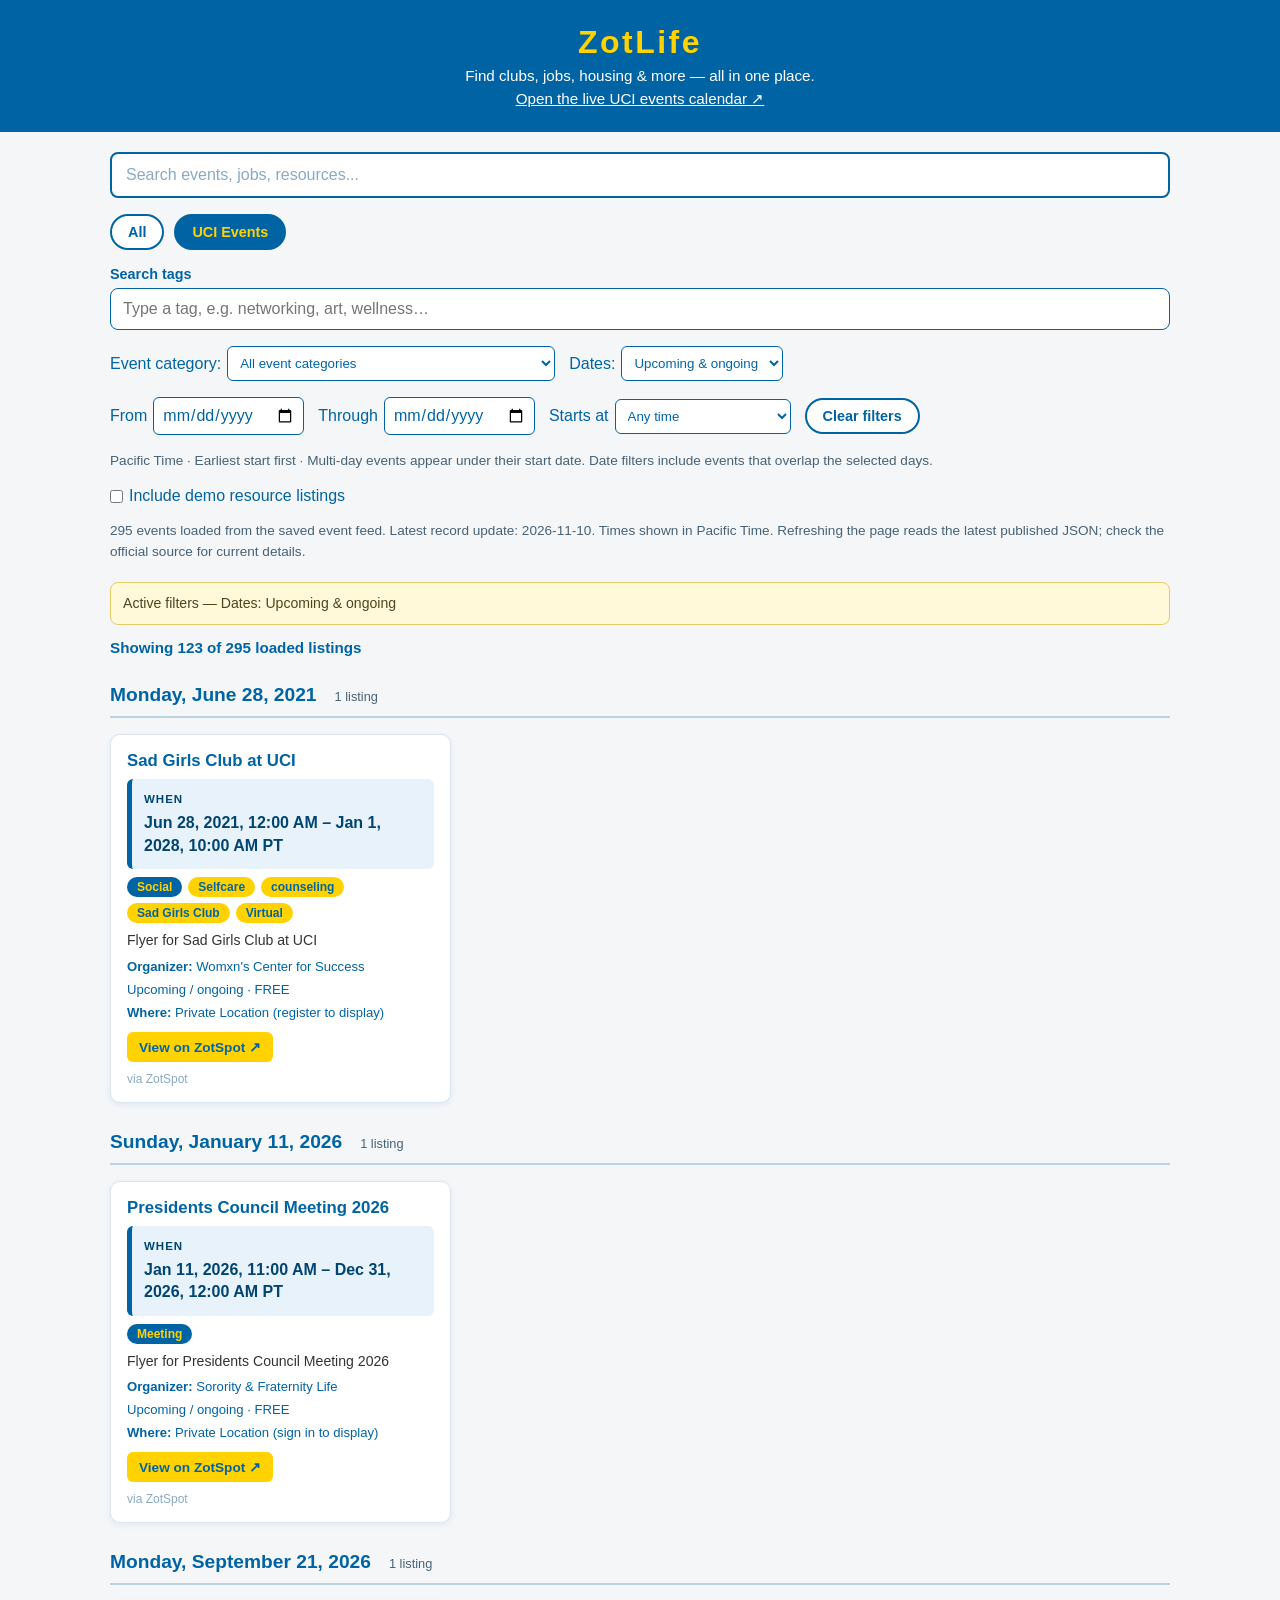
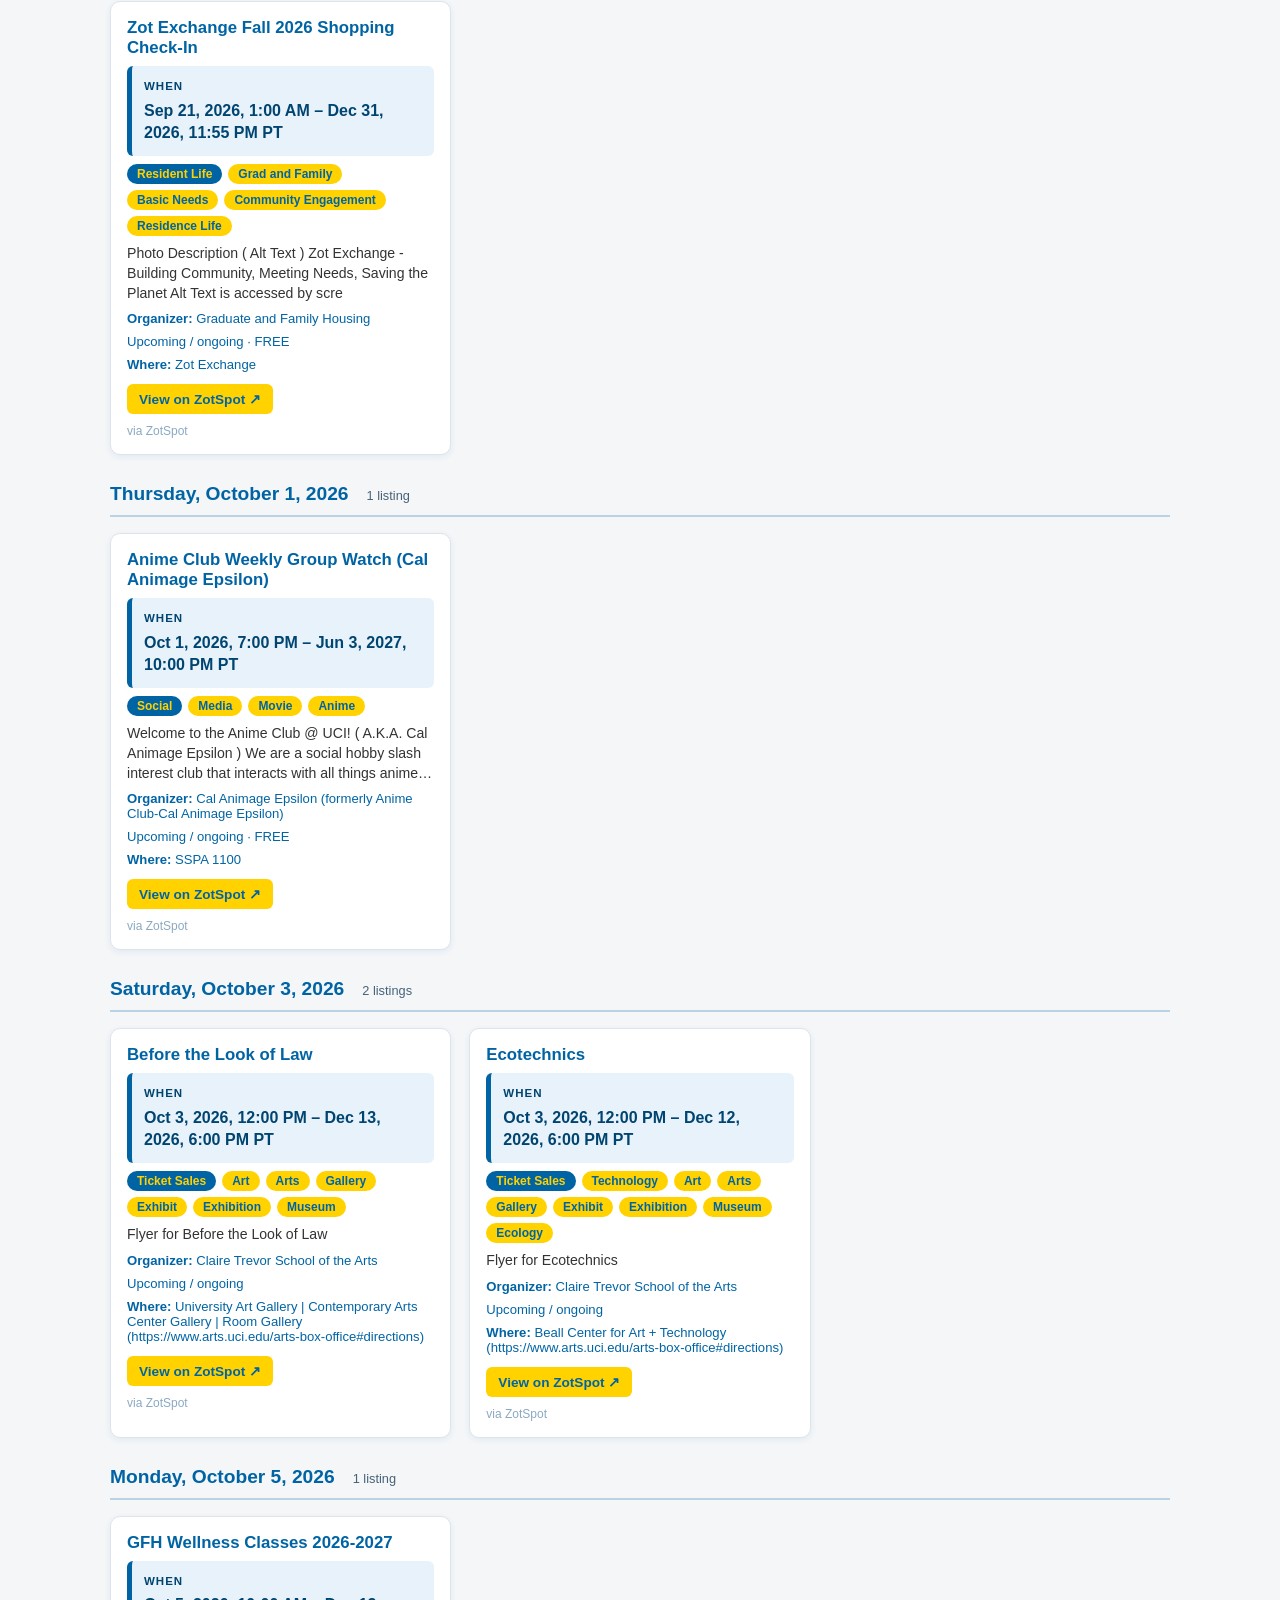
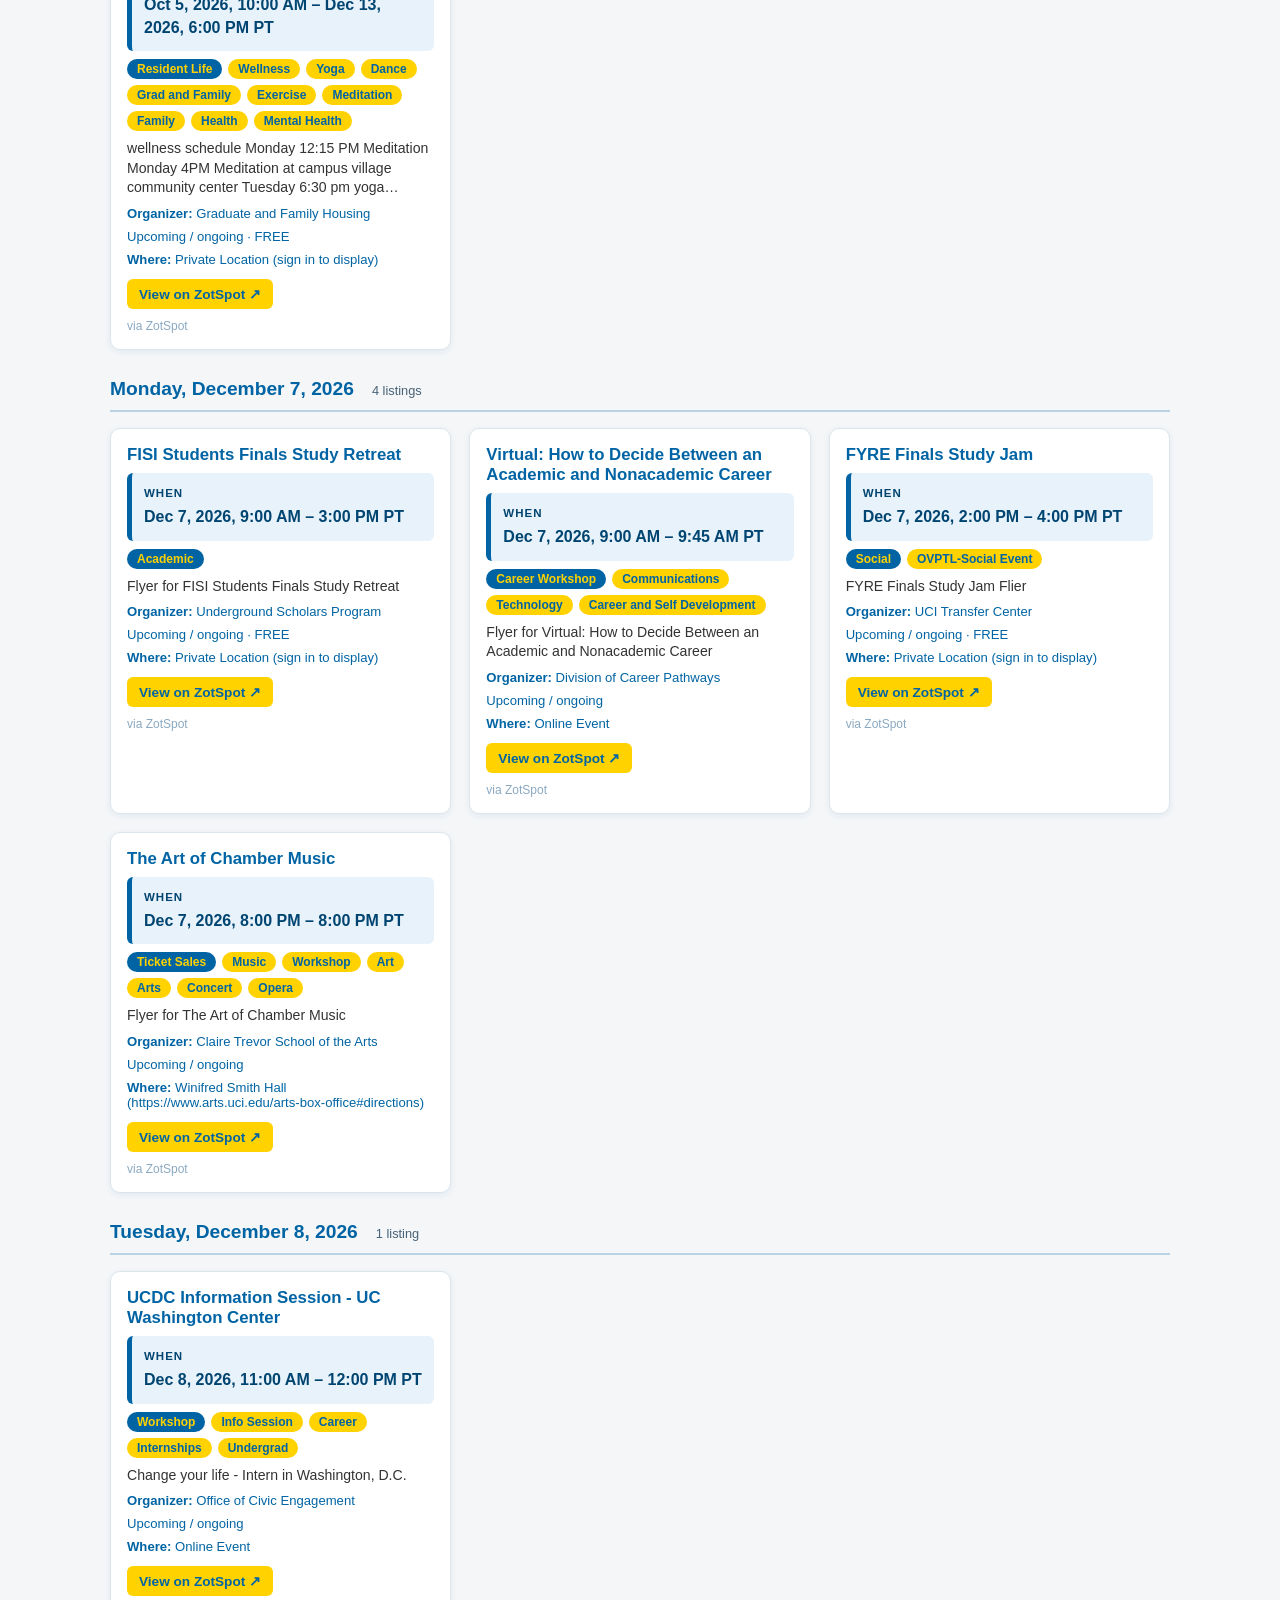
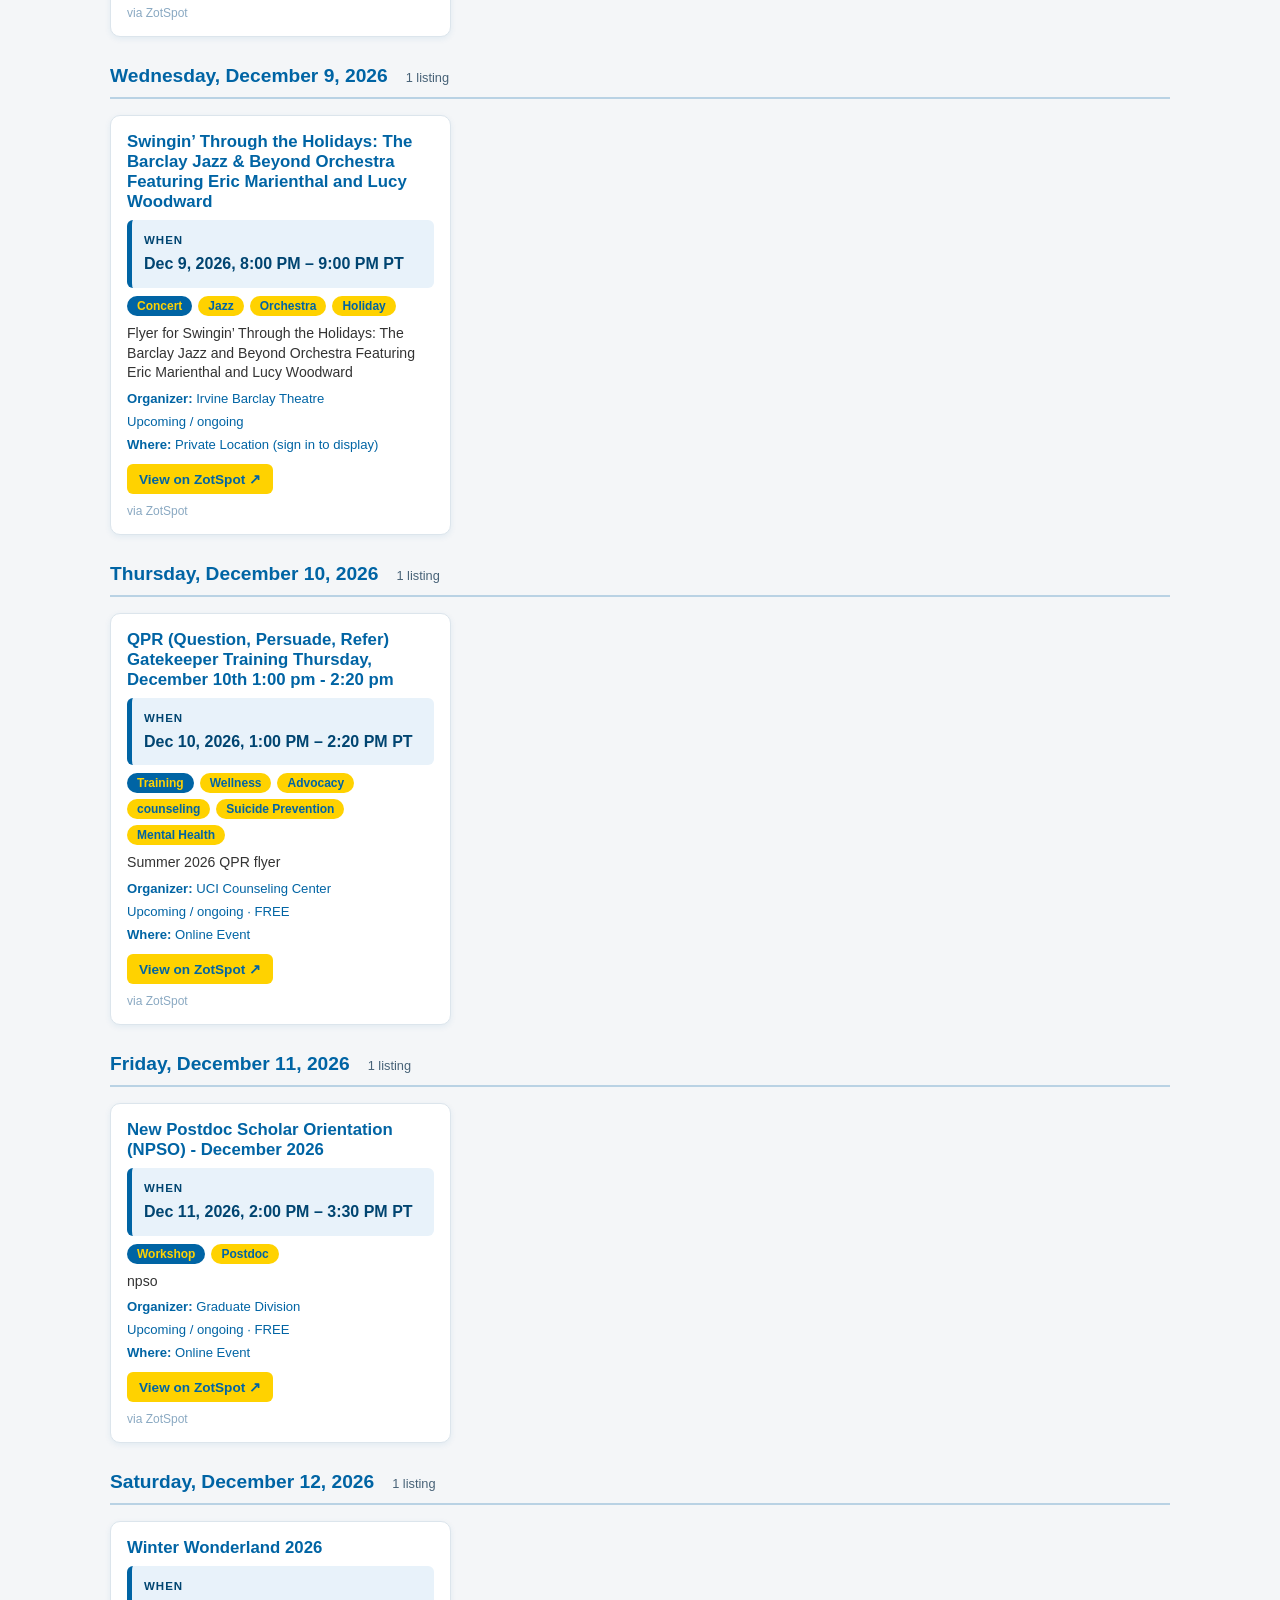
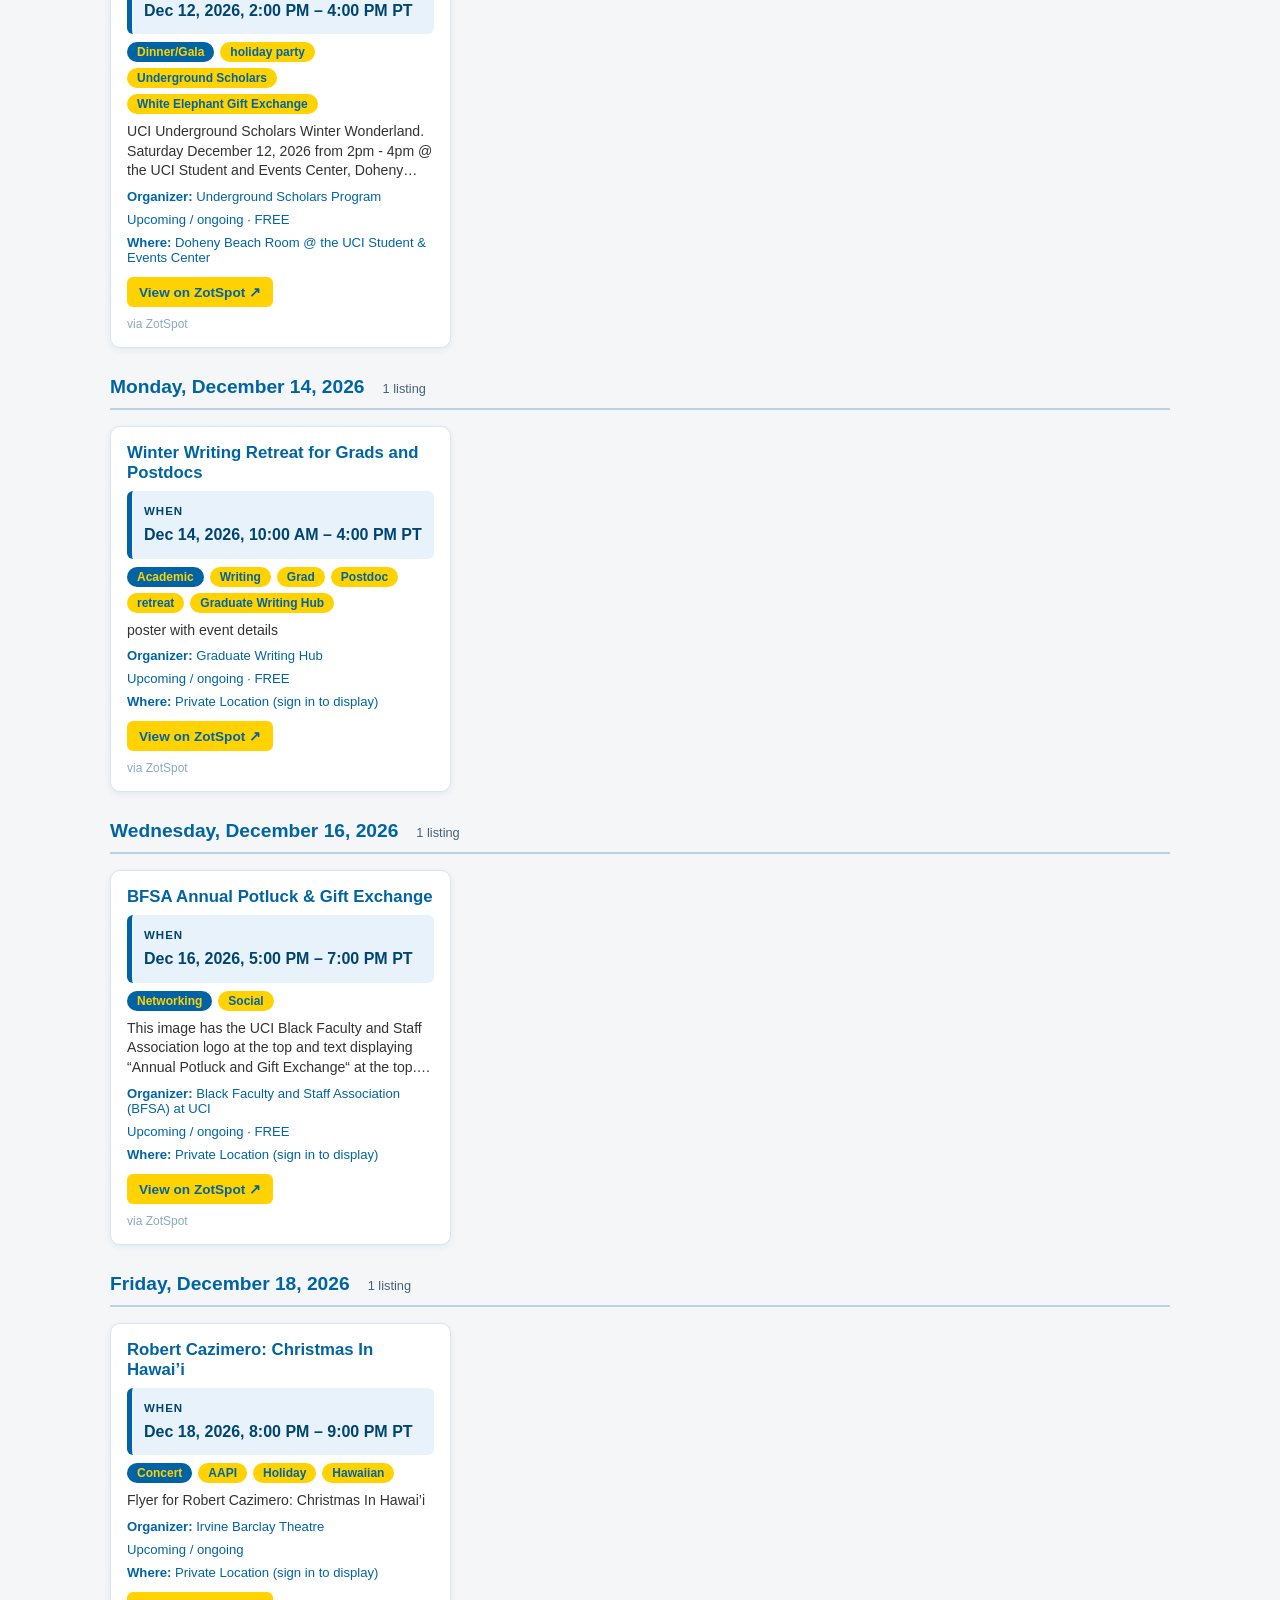
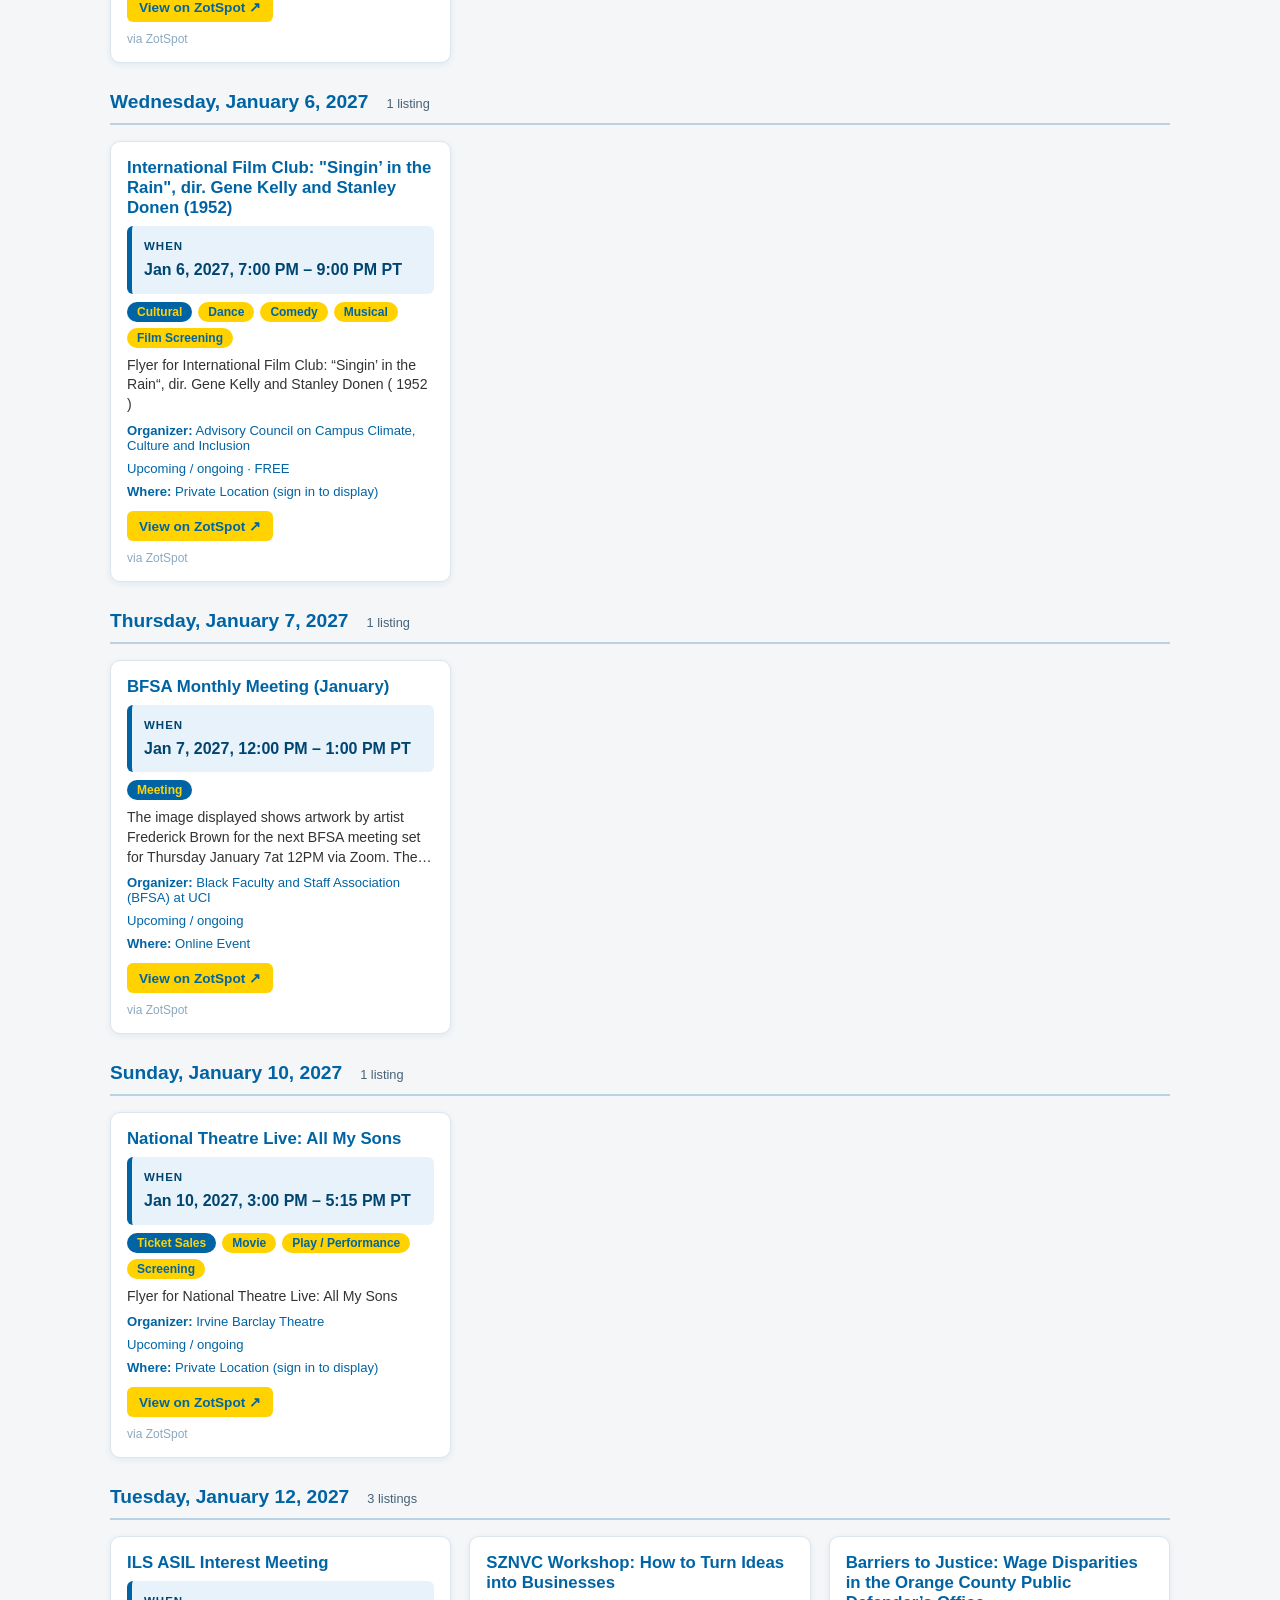
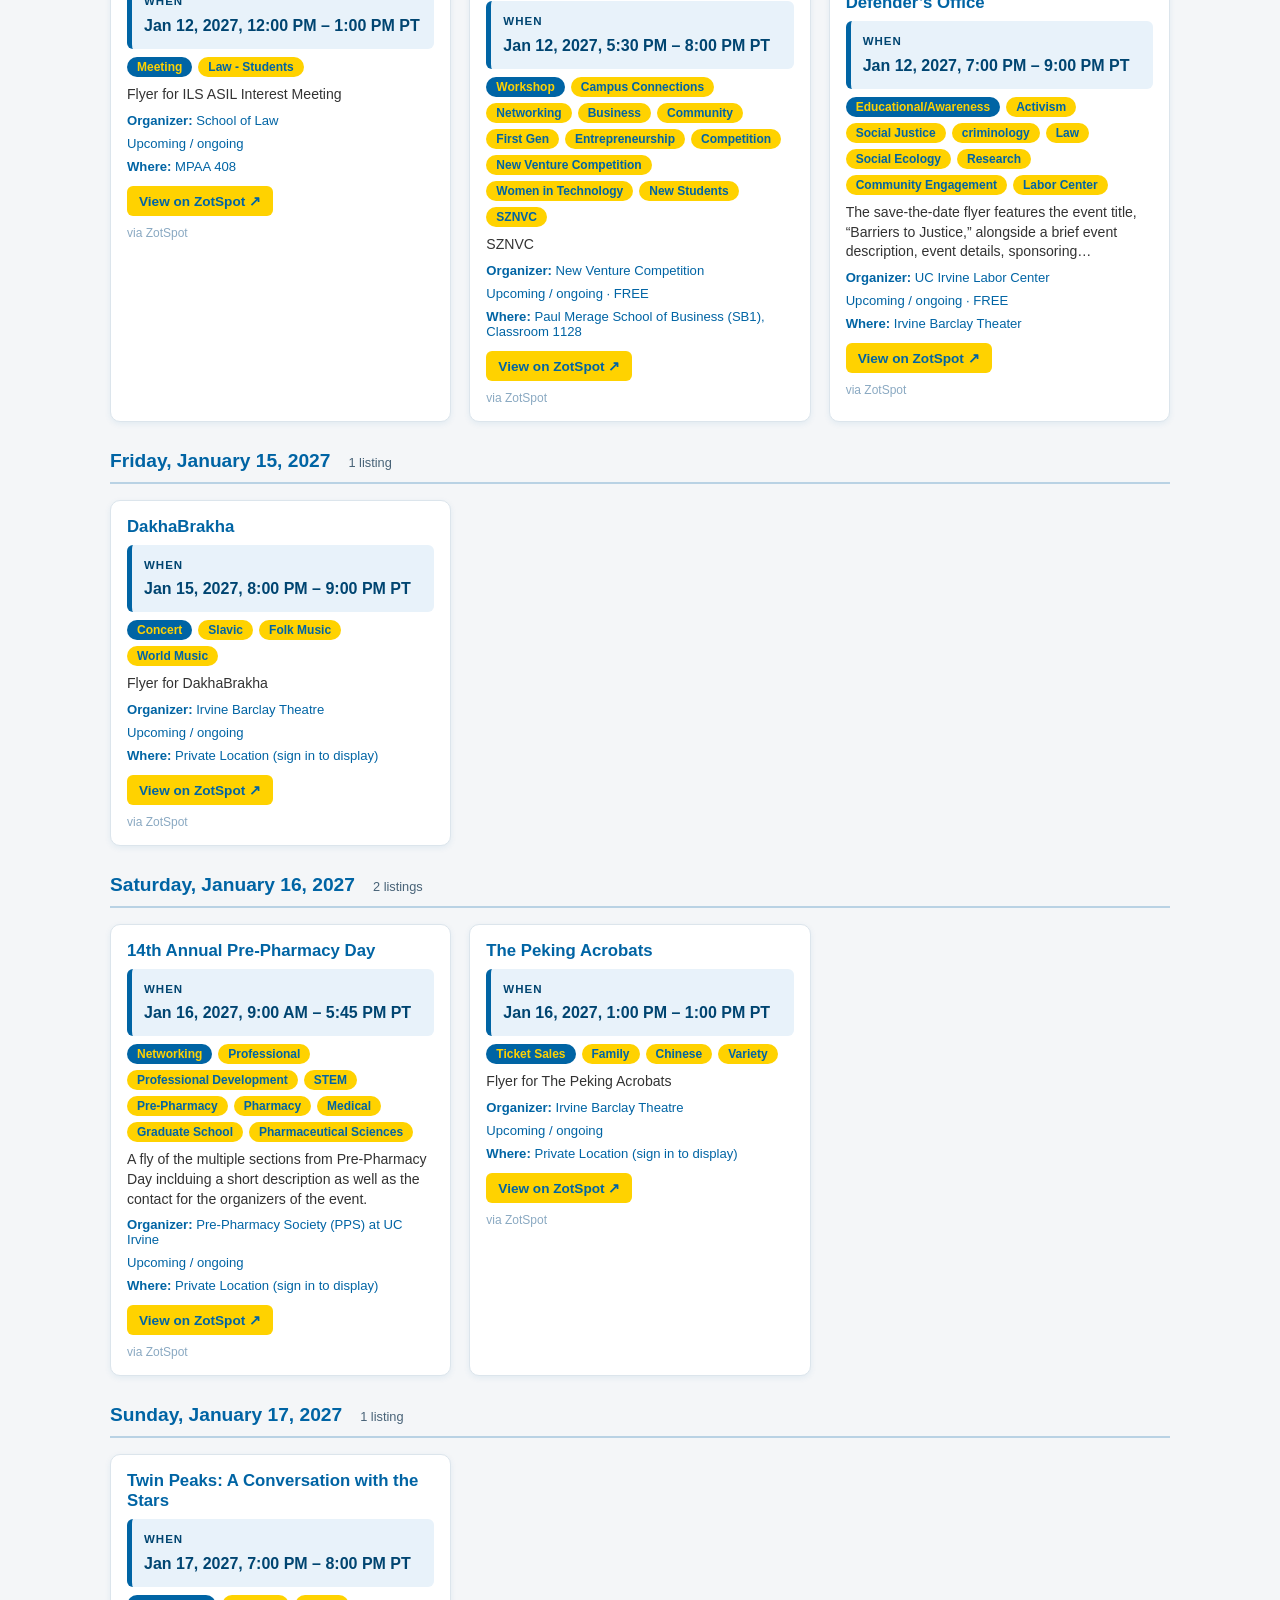
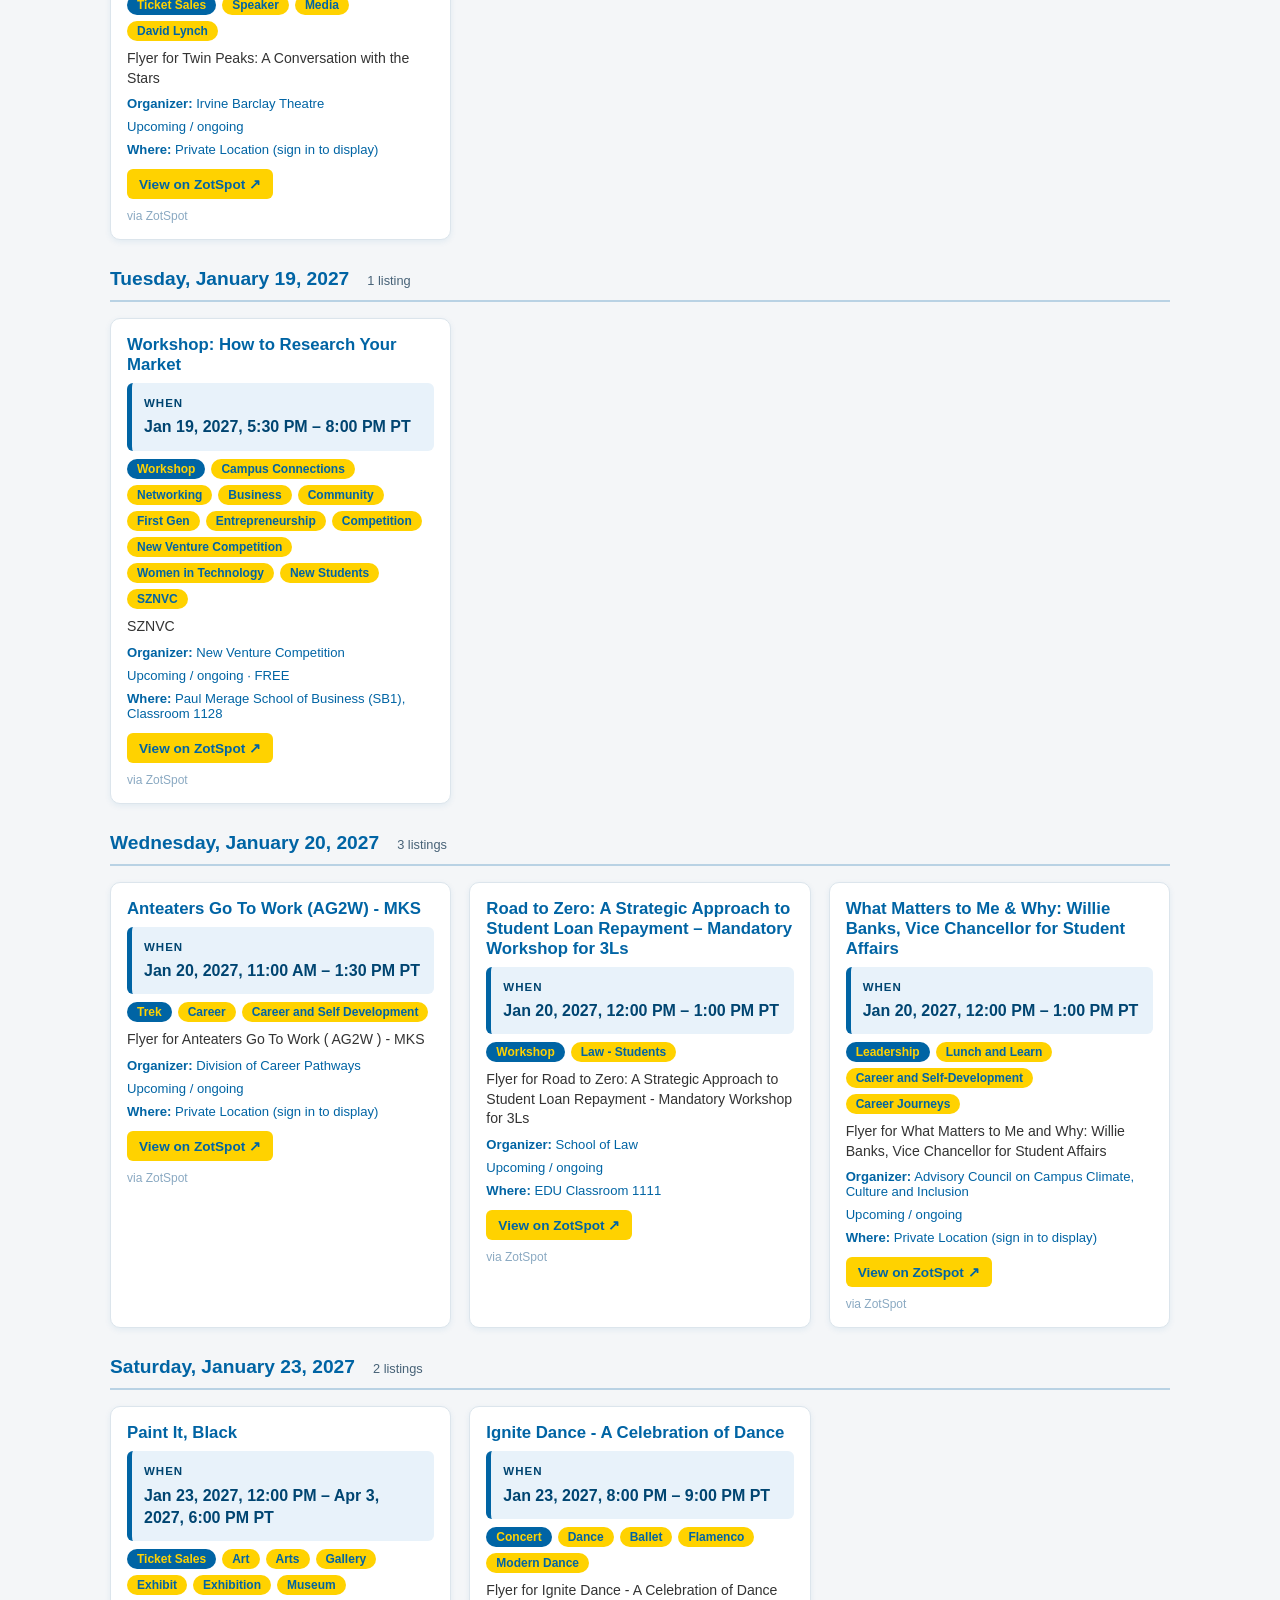
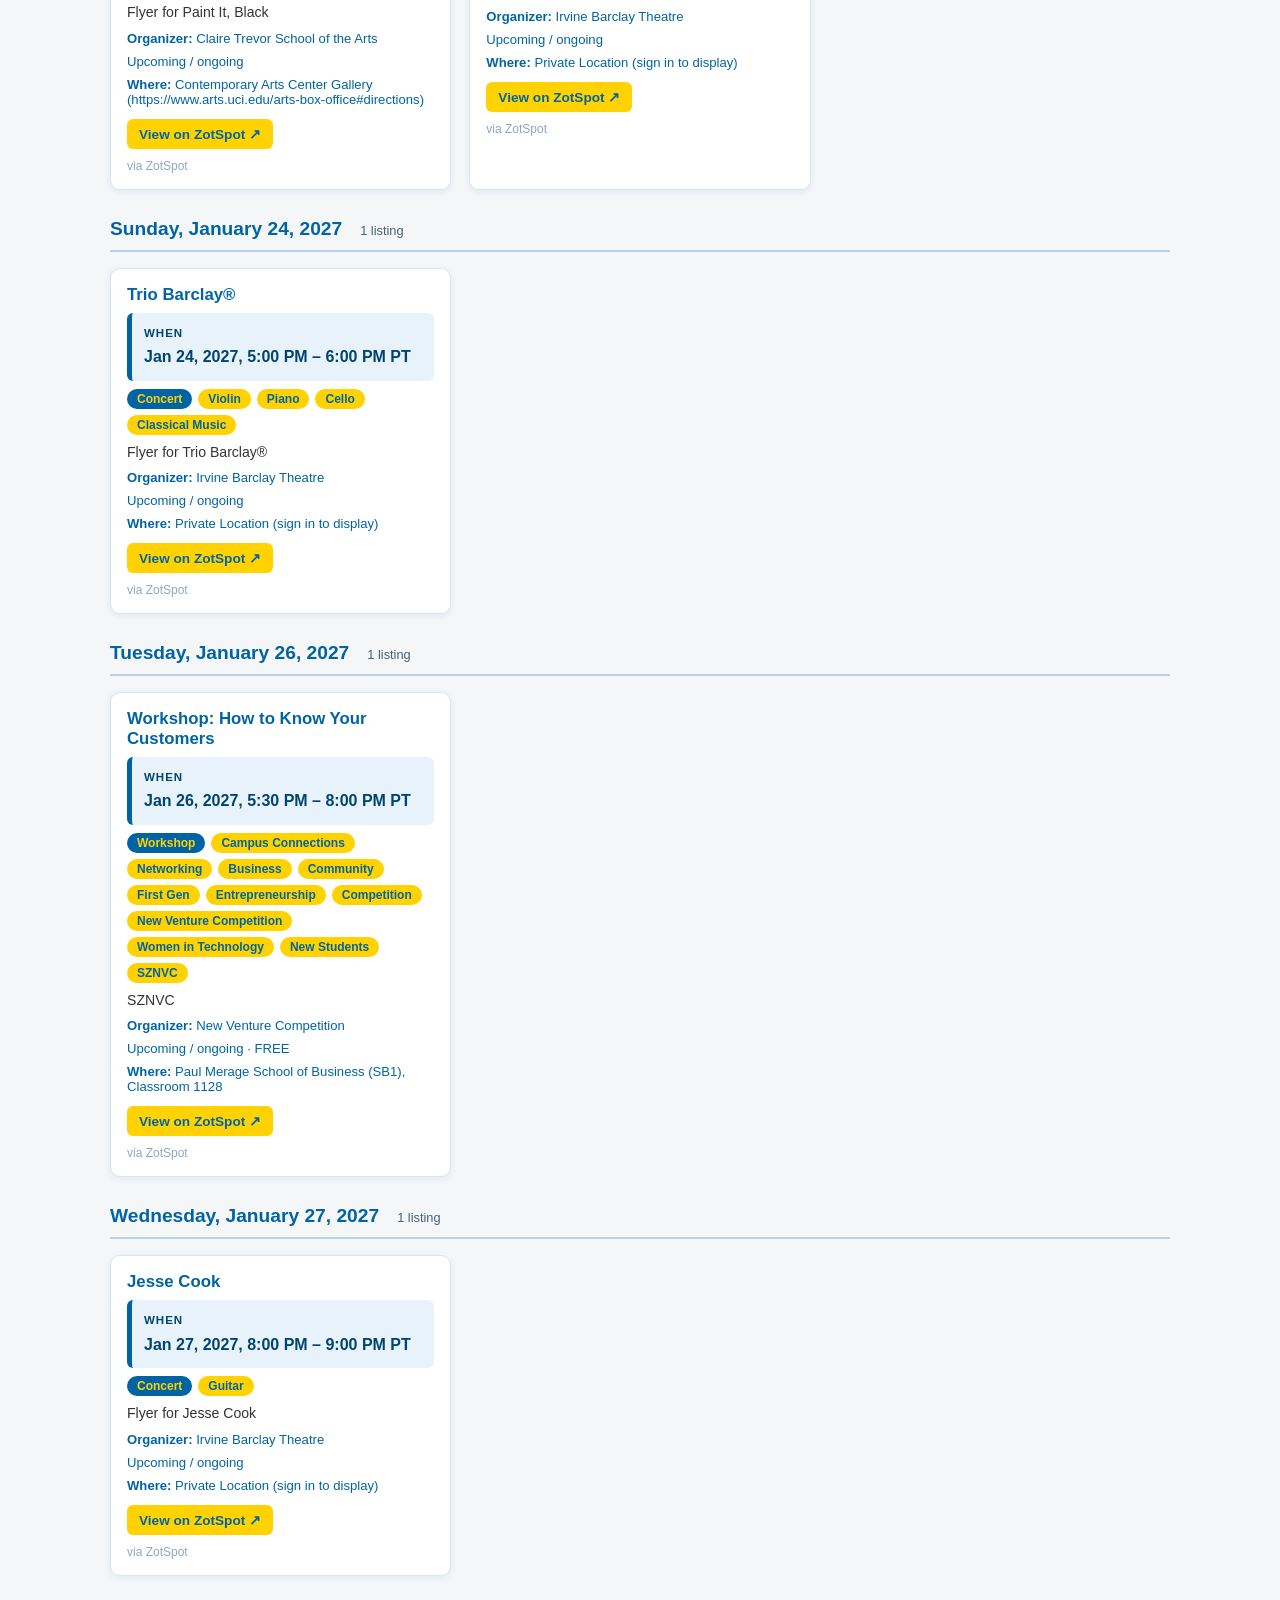
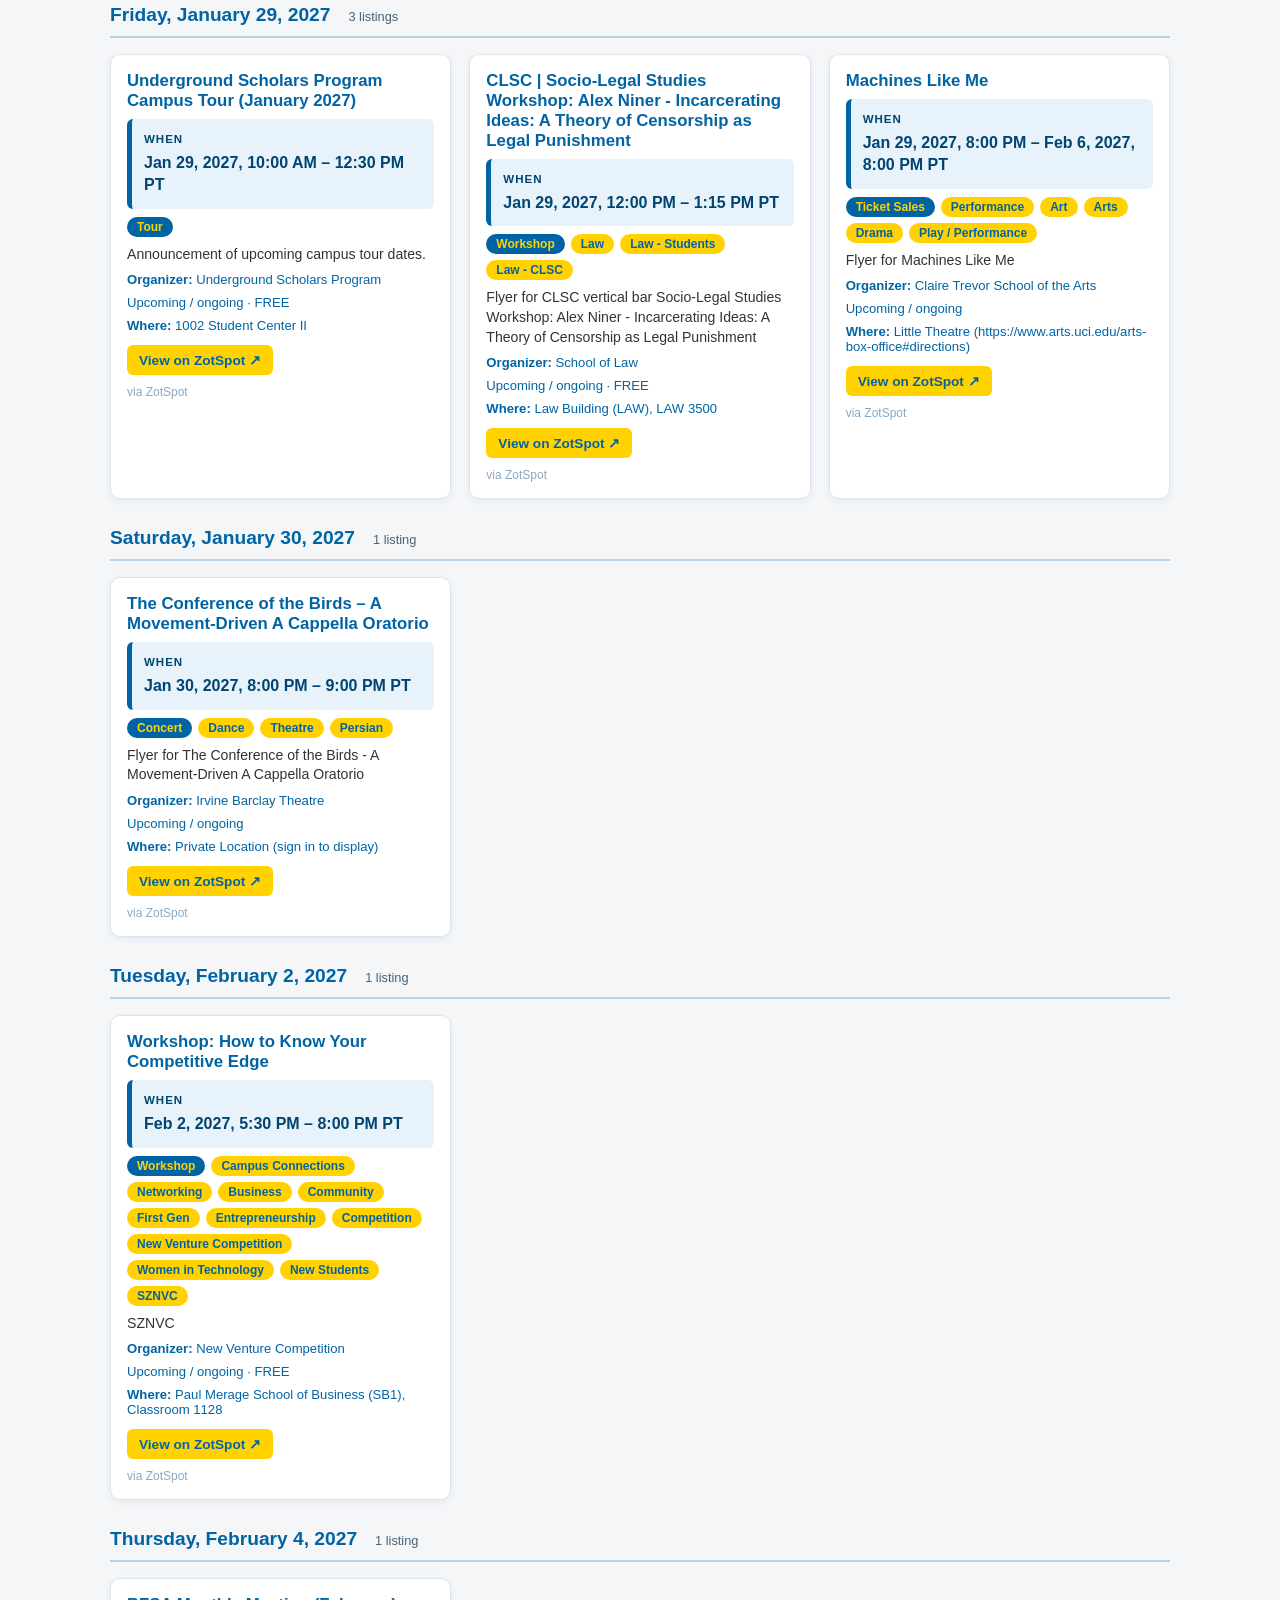
==== campus_connect___mvp_prototype.html @ 0c0c6e2b "Add tag and time filters with chronological date groups and clear filter state" ====
<!DOCTYPE html>
<html lang="en">
<head>
<meta charset="UTF-8">
<meta name="viewport" content="width=device-width, initial-scale=1.0">
<title>ZotLife</title>
<style>
  [hidden] { display: none !important; }
  .event-tools { display: flex; flex-wrap: wrap; gap: 14px; align-items: center; margin: 16px 0; }
  .event-tools a, header a { color: inherit; }
  .snapshot-note { color: #476277; font-size: .85rem; line-height: 1.5; margin: 12px 0; }
  select { padding: 8px; border: 1px solid #0064A4; border-radius: 6px; background: white; color: #0064A4; }
  * { box-sizing: border-box; margin: 0; padding: 0; }
  body {
    font-family: -apple-system, BlinkMacSystemFont, "Segoe UI", Roboto, Helvetica, Arial, sans-serif;
    background: #f4f6f8;
    color: #0064A4;
  }
  header {
    background: #0064A4;
    padding: 24px 20px;
    text-align: center;
  }
 header h1 {
  color: #FFD200;
  font-size: 2rem;
  letter-spacing: 2.5px;
  font-weight: 700;
  }
  header p {
    color: #ffffff;
    margin-top: 6px;
    font-size: 0.95rem;
  }
  main {
    max-width: 1100px;
    margin: 0 auto;
    padding: 20px;
  }
  #controls {
    margin-bottom: 20px;
  }
  #searchInput {
    width: 100%;
    padding: 12px 14px;
    font-size: 1rem;
    border: 2px solid #0064A4;
    border-radius: 8px;
    margin-bottom: 16px;
    outline: none;
    color: #0064A4;
  }
  #searchInput::placeholder {
    color: #8aa9c2;
  }
  #categoryFilters {
    display: flex;
    flex-wrap: wrap;
    gap: 10px;
  }
  .filter-btn {
    padding: 8px 16px;
    border-radius: 20px;
    border: 2px solid #0064A4;
    background: #ffffff;
    color: #0064A4;
    font-weight: 600;
    font-size: 0.9rem;
    cursor: pointer;
    transition: all 0.15s ease;
  }
  .filter-btn:hover {
    background: #e8f1f8;
  }
  .filter-btn.active {
    background: #0064A4;
    color: #FFD200;
    border-color: #0064A4;
  }
  #resultsInfo {
    margin: 14px 0;
    font-size: 0.95rem;
    color: #0064A4;
    font-weight: 600;
  }
  #cardGrid { display: block; }
  .day-grid {
    display: grid;
    grid-template-columns: repeat(auto-fill, minmax(280px, 1fr));
    gap: 18px;
  }
  .date-group { margin: 28px 0; }
  .date-heading { display: flex; flex-wrap: wrap; gap: 8px 18px; align-items: baseline; font-size: 1.2rem; border-bottom: 2px solid #b9d2e4; padding-bottom: 10px; margin-bottom: 16px; }
  .date-heading span { font-size: .8rem; font-weight: 500; color: #476277; }
  .event-when { background: #e8f2fa; border-left: 5px solid #0064a4; border-radius: 6px; padding: 12px; display: flex; flex-direction: column; gap: 5px; line-height: 1.4; color: #004571; font-size: 1rem; font-weight: 700; }
  .event-when strong { text-transform: uppercase; letter-spacing: 1px; font-size: .72rem; }
  .tag-search { display: flex; flex-direction: column; gap: 6px; margin: 16px 0; font-size: .9rem; font-weight: 600; }
  #tagSearch { width: 100%; border: 1px solid #0064a4; border-radius: 8px; padding: 11px 12px; font-size: 1rem; color: #0064a4; }
  .event-tools label { display: flex; gap: 6px; align-items: center; flex-wrap: wrap; }
  input[type="date"] { max-width: 100%; border: 1px solid #0064a4; padding: 8px; border-radius: 6px; color: #0064a4; font: inherit; background: white; }
  #activeFilters { background: #fff8d9; border: 1px solid #e5cd65; border-radius: 8px; padding: 10px 12px; font-size: .88rem; line-height: 1.5; margin: 12px 0; color: #4d461f; }
  #filterError { color: #9c2929; font-weight: 600; margin: 12px 0; }
  .card {
    background: #ffffff;
    border: 1px solid #dce5ec;
    border-radius: 10px;
    padding: 16px;
    box-shadow: 0 2px 6px rgba(0,100,164,0.08);
    display: flex;
    flex-direction: column;
    gap: 8px;
  }
  .card h3 {
    font-size: 1.05rem;
    color: #0064A4;
    font-weight: 700;
  }
  .tags {
    display: flex;
    flex-wrap: wrap;
    gap: 6px;
  }
  .tag {
    display: inline-block;
    padding: 3px 10px;
    border-radius: 12px;
    font-size: 0.75rem;
    font-weight: 700;
  }
  .tag.blue-bg {
    background: #0064A4;
    color: #FFD200;
  }
  .tag.yellow-bg {
    background: #FFD200;
    color: #0064A4;
  }
  .card p.desc {
    font-size: 0.88rem;
    color: #333;
    display: -webkit-box;
    -webkit-line-clamp: 3;
    -webkit-box-orient: vertical;
    overflow: hidden;
    line-height: 1.4em;
  }
  .card .meta-row {
    font-size: 0.82rem;
    color: #0064A4;
  }
  .card .meta-row strong {
    color: #0064A4;
  }
  .card a.contact-link {
    display: inline-block;
    margin-top: 4px;
    padding: 7px 12px;
    background: #FFD200;
    color: #0064A4;
    font-weight: 700;
    font-size: 0.85rem;
    border-radius: 6px;
    text-decoration: none;
    text-align: center;
    width: fit-content;
  }
  .card a.contact-link:hover {
    background: #e6bd00;
  }
  .via-source {
    font-size: 0.75rem;
    color: #8aa9c2;
    margin-top: 2px;
  }
  #emptyState {
    text-align: center;
    padding: 40px 20px;
    color: #0064A4;
  }
  #emptyState button {
    margin-top: 14px;
    padding: 10px 20px;
    background: #0064A4;
    color: #FFD200;
    border: none;
    border-radius: 8px;
    font-weight: 700;
    cursor: pointer;
    font-size: 0.9rem;
  }
  #emptyState button:hover {
    background: #004d80;
  }
  footer {
    text-align: center;
    padding: 20px;
    color: #0064A4;
    font-size: 0.85rem;
    background: #FFD200;
    margin-top: 30px;
  }
  @media (max-width: 600px) {
    .day-grid {
      grid-template-columns: 1fr;
    }
    header h1 {
      font-size: 1.6rem;
    }
  }
</style>
</head>
<body>

<header>
  <h1>ZotLife</h1>
  <p>Find clubs, jobs, housing &amp; more — all in one place.</p>
  <p><a href="https://zotspot.uci.edu/events" target="_blank" rel="noopener noreferrer">Open the live UCI events calendar ↗</a></p>
</header>

<main>
  <section id="controls">
    <input type="search" aria-label="Search listings" id="searchInput" placeholder="Search events, jobs, resources...">
    <div id="categoryFilters" aria-label="Event feed and demo resource groups">
      <button class="filter-btn" data-category="All">All</button>
      <button class="filter-btn" hidden data-category="Clubs">Clubs</button>
      <button class="filter-btn" hidden data-category="Jobs">Jobs</button>
      <button class="filter-btn" hidden data-category="Basic Needs">Basic Needs</button>
      <button class="filter-btn" hidden data-category="Housing">Housing</button>
      <button class="filter-btn active" data-category="Events">UCI Events</button>
      <button class="filter-btn" hidden data-category="Career Fairs">Career Fairs</button>
      <button class="filter-btn" hidden data-category="Health/Wellness">Health/Wellness</button>
    </div>
    <label class="tag-search" for="tagSearch">Search tags
      <input type="search" id="tagSearch" list="tagSuggestions" placeholder="Type a tag, e.g. networking, art, wellness…" autocomplete="off">
    </label>
    <datalist id="tagSuggestions"></datalist>
    <div class="event-tools">
      <label for="eventCategoryFilter">Event category:
        <select id="eventCategoryFilter"><option value="">All event categories</option></select>
      </label>
      <label for="eventPeriod">Dates: <select id="eventPeriod">
        <option value="upcoming">Upcoming &amp; ongoing</option>
        <option value="today">Today</option>
        <option value="tomorrow">Tomorrow</option>
        <option value="next7">Next 7 days</option>
        <option value="all">All dates</option>
        <option value="past">Past events</option>
        <option value="undated">Dates unconfirmed</option>
      </select></label>
    </div>
    <div class="event-tools">
      <label for="dateFrom">From <input type="date" id="dateFrom"></label>
      <label for="dateTo">Through <input type="date" id="dateTo"></label>
      <label for="timeOfDay">Starts at
        <select id="timeOfDay">
          <option value="">Any time</option>
          <option value="morning">Morning · 6 AM–noon</option>
          <option value="afternoon">Afternoon · noon–5 PM</option>
          <option value="evening">Evening · 5–9 PM</option>
          <option value="night">Night · 9 PM–6 AM</option>
        </select>
      </label>
      <button id="resetFiltersBtn" class="filter-btn" type="button">Clear filters</button>
    </div>
    <p class="snapshot-note">Pacific Time · Earliest start first · Multi-day events appear under their start date. Date filters include events that overlap the selected days.</p>
    <p id="filterError" role="alert" hidden>The From date must be on or before the Through date.</p>
    <div class="event-tools">
      <label><input id="showDemos" type="checkbox"> Include demo resource listings</label>
    </div>
    <p class="snapshot-note" id="snapshotNote"></p>
  </section>

  <div id="feedError" role="alert" hidden>
    <p id="feedErrorMessage"></p>
    <button id="retryFeed" class="filter-btn" type="button">Try again</button>
    <a href="https://zotspot.uci.edu/events" target="_blank" rel="noopener noreferrer">Browse live UCI events ↗</a>
  </div>
  <p id="activeFilters" aria-live="polite"></p>
  <section id="resultsInfo" aria-live="polite"></section>

  <section id="cardGrid"></section>

  <div id="emptyState" hidden>
    <p>No listings match these filters. Try All dates or different keywords. For newer events, open the live UCI calendar above.</p>
    <button id="clearFiltersBtn">Clear Filters</button>
  </div>
</main>

<footer>
  ZotLife — UCI events from ZotSpot · Other resource listings are demo examples
</footer>

<script src="./app.js" defer></script>


</body>
</html>
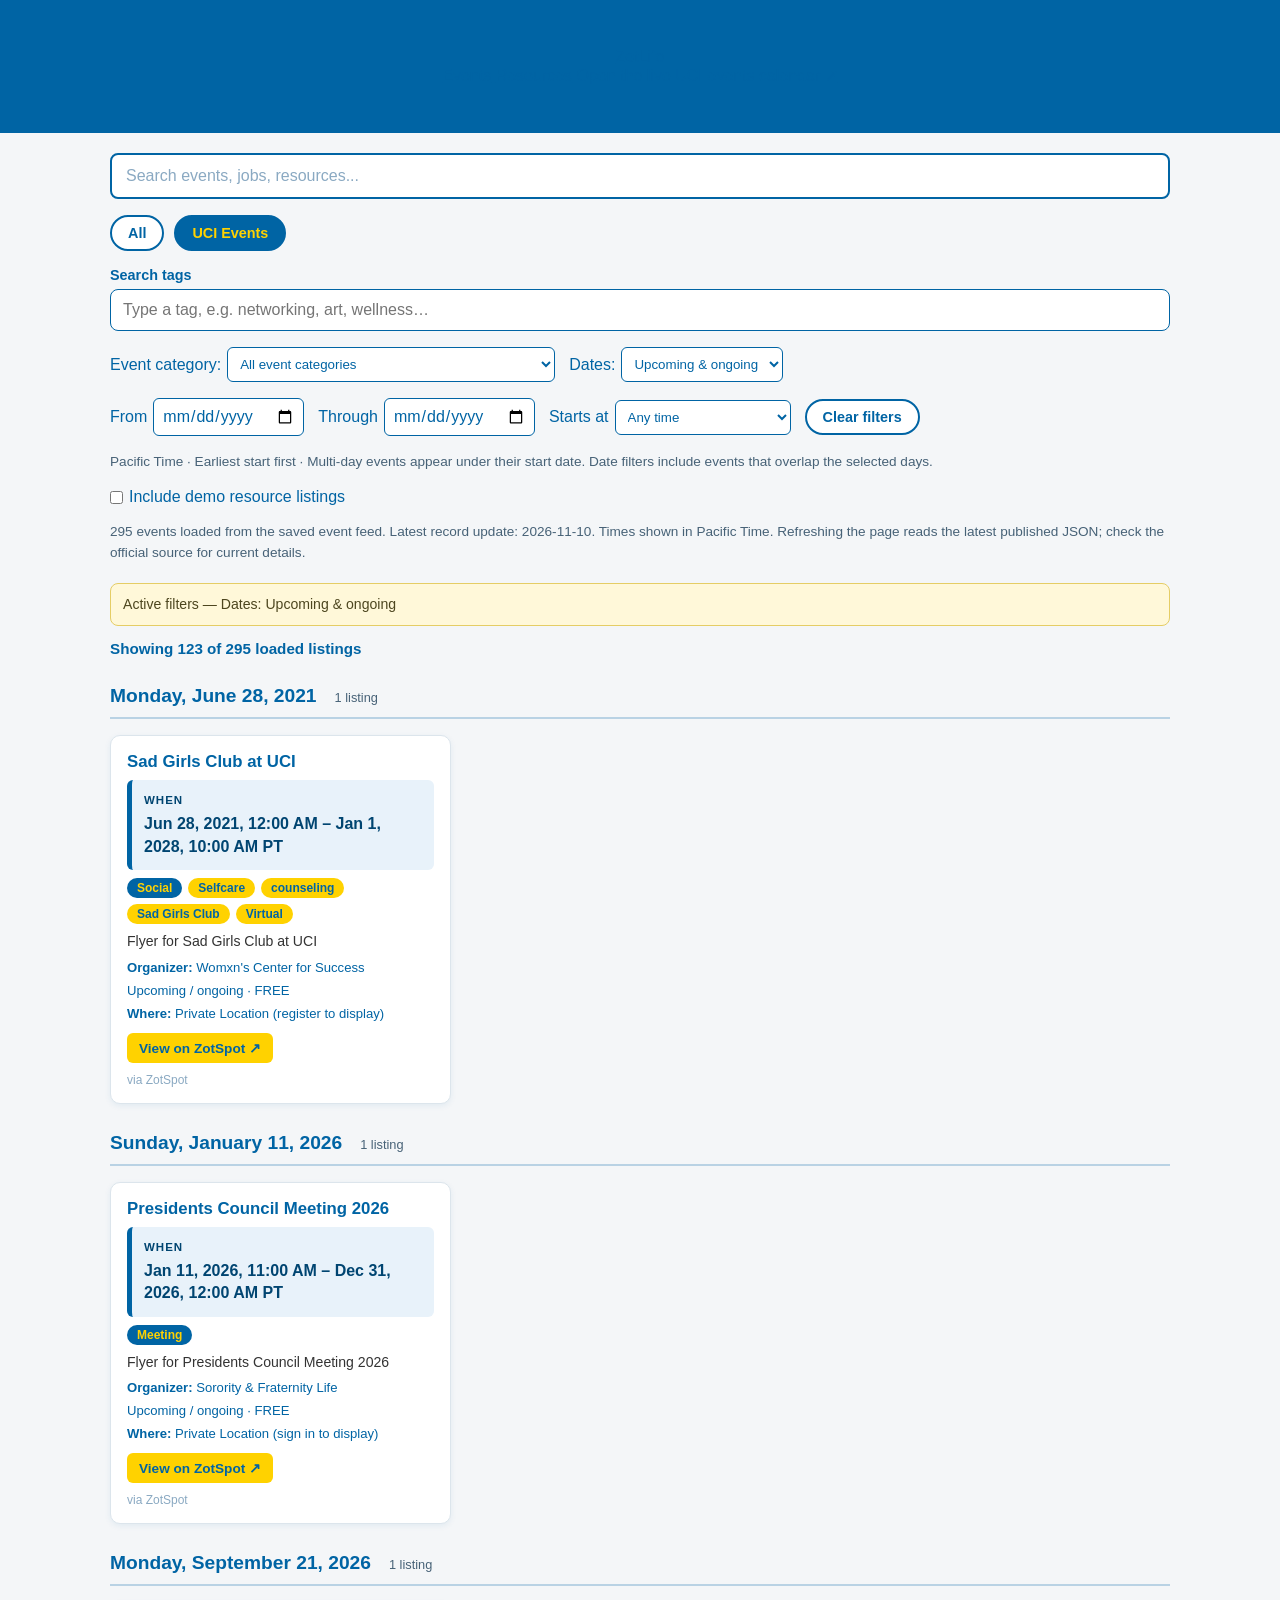
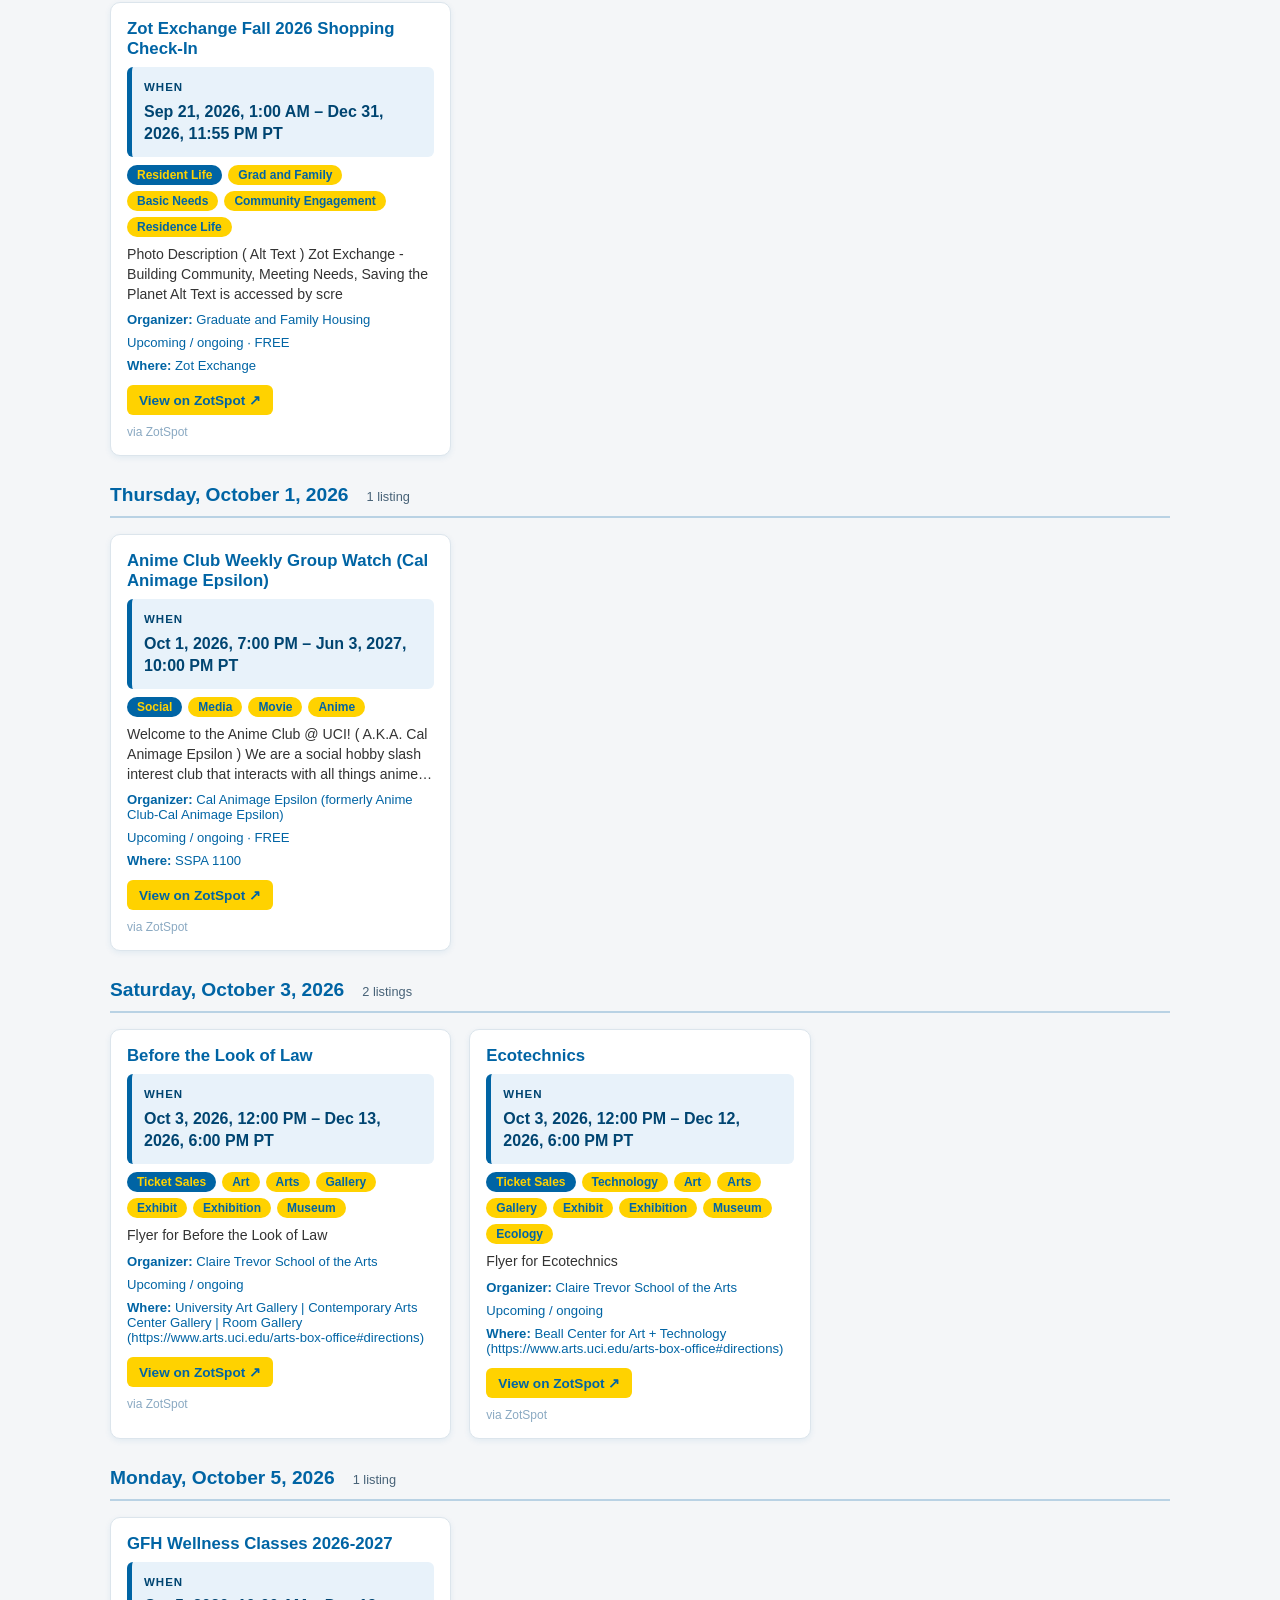
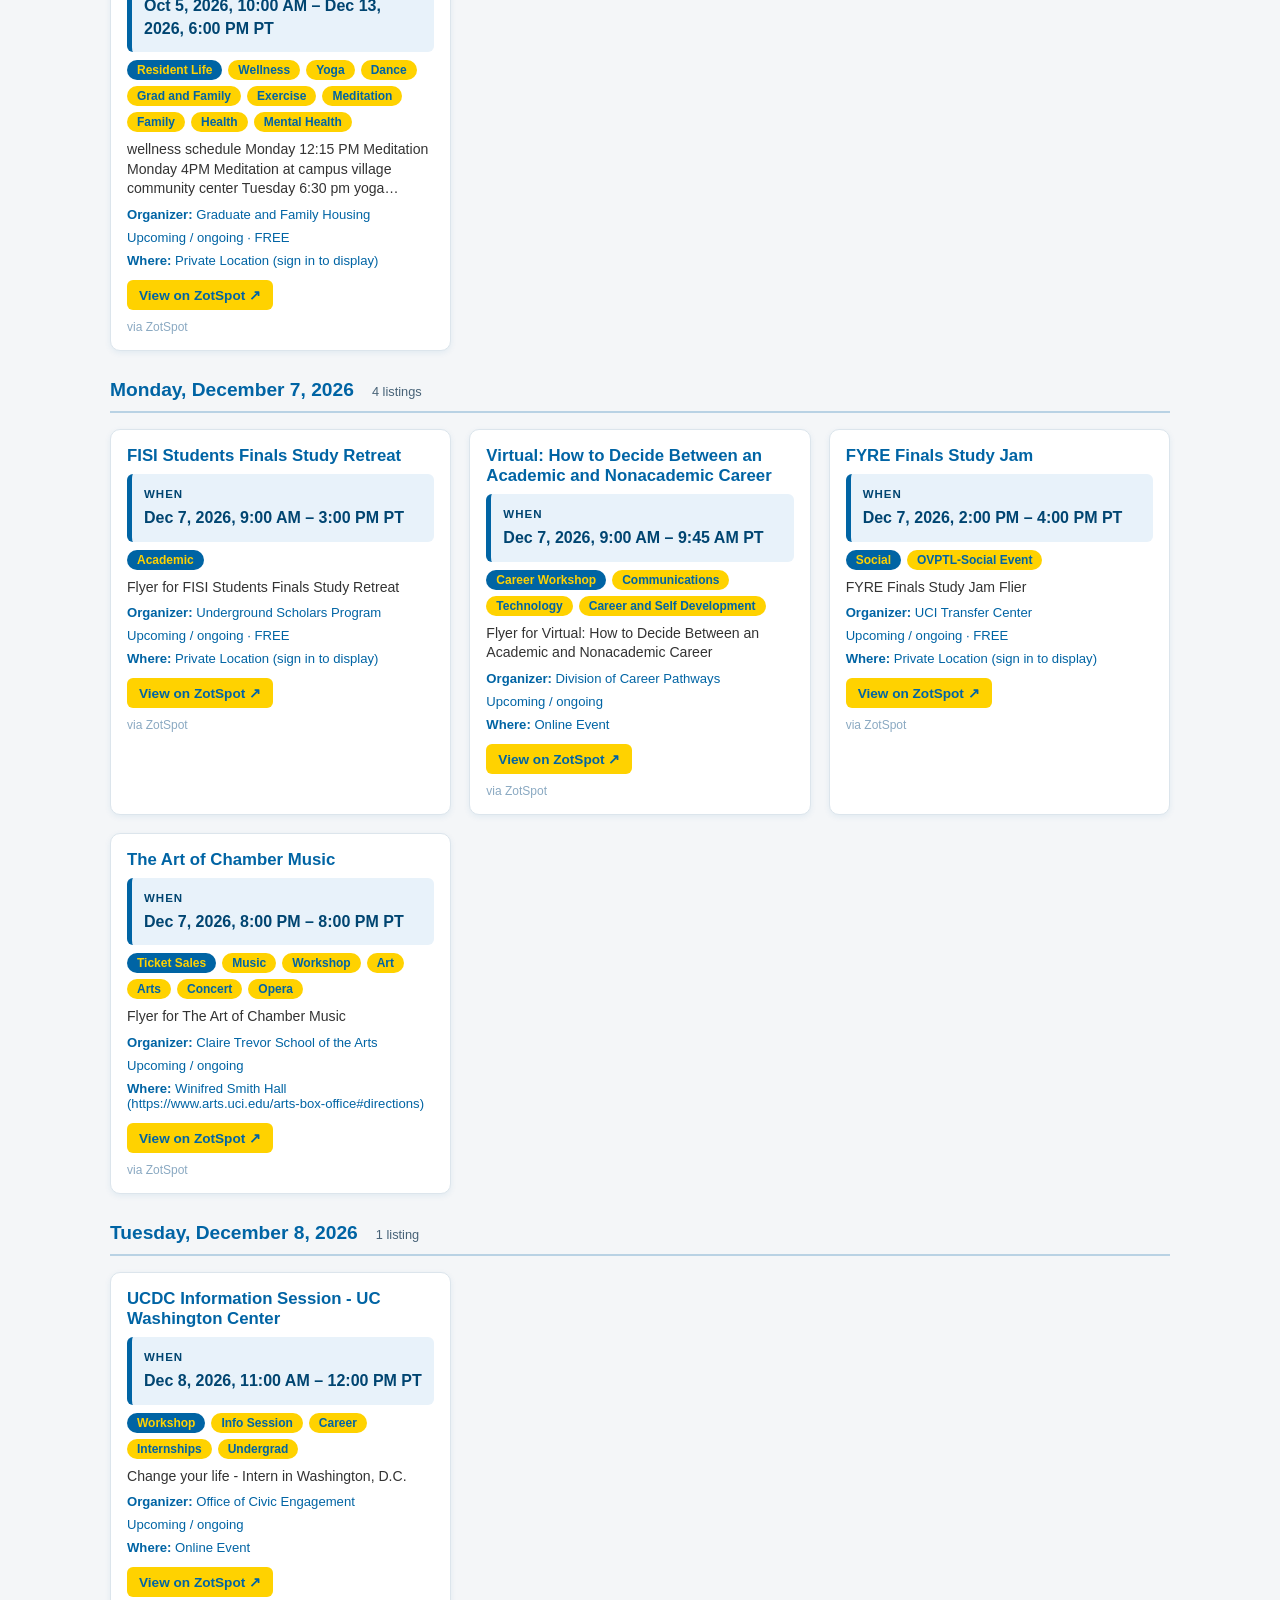
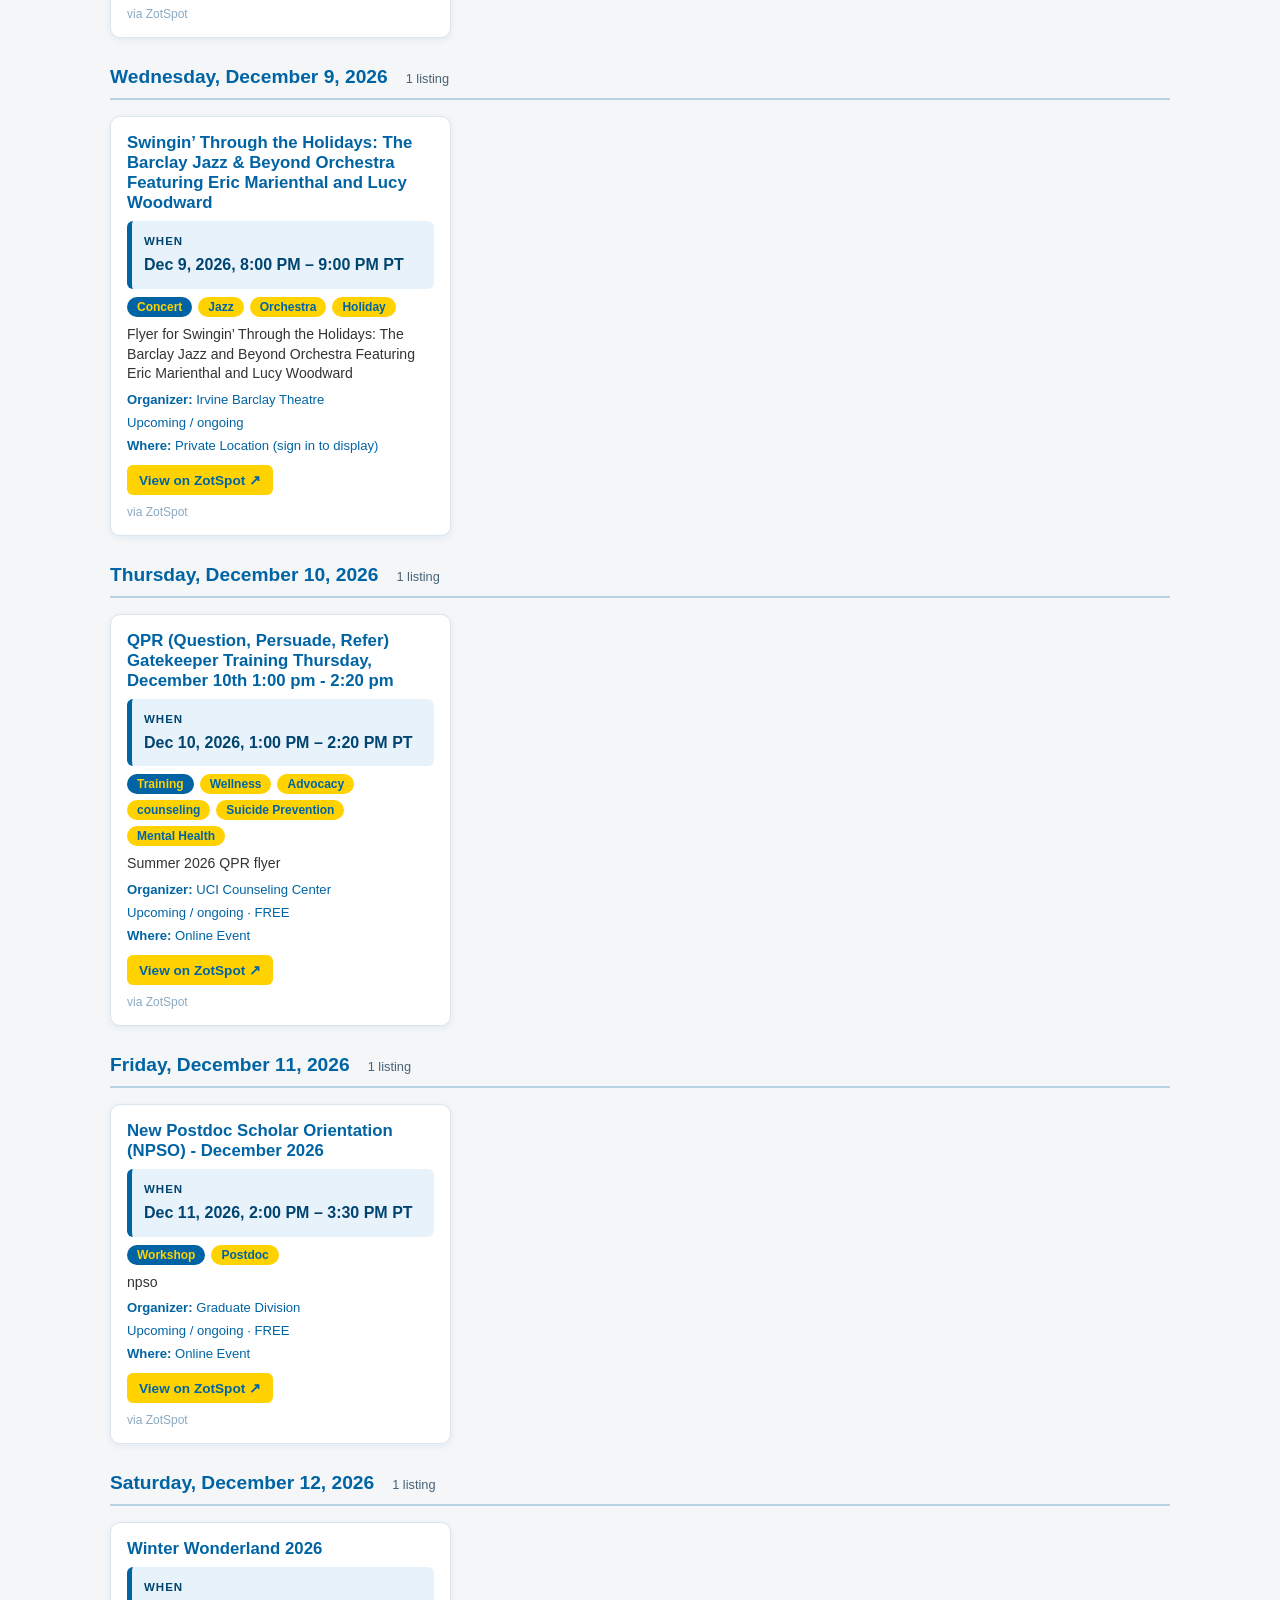
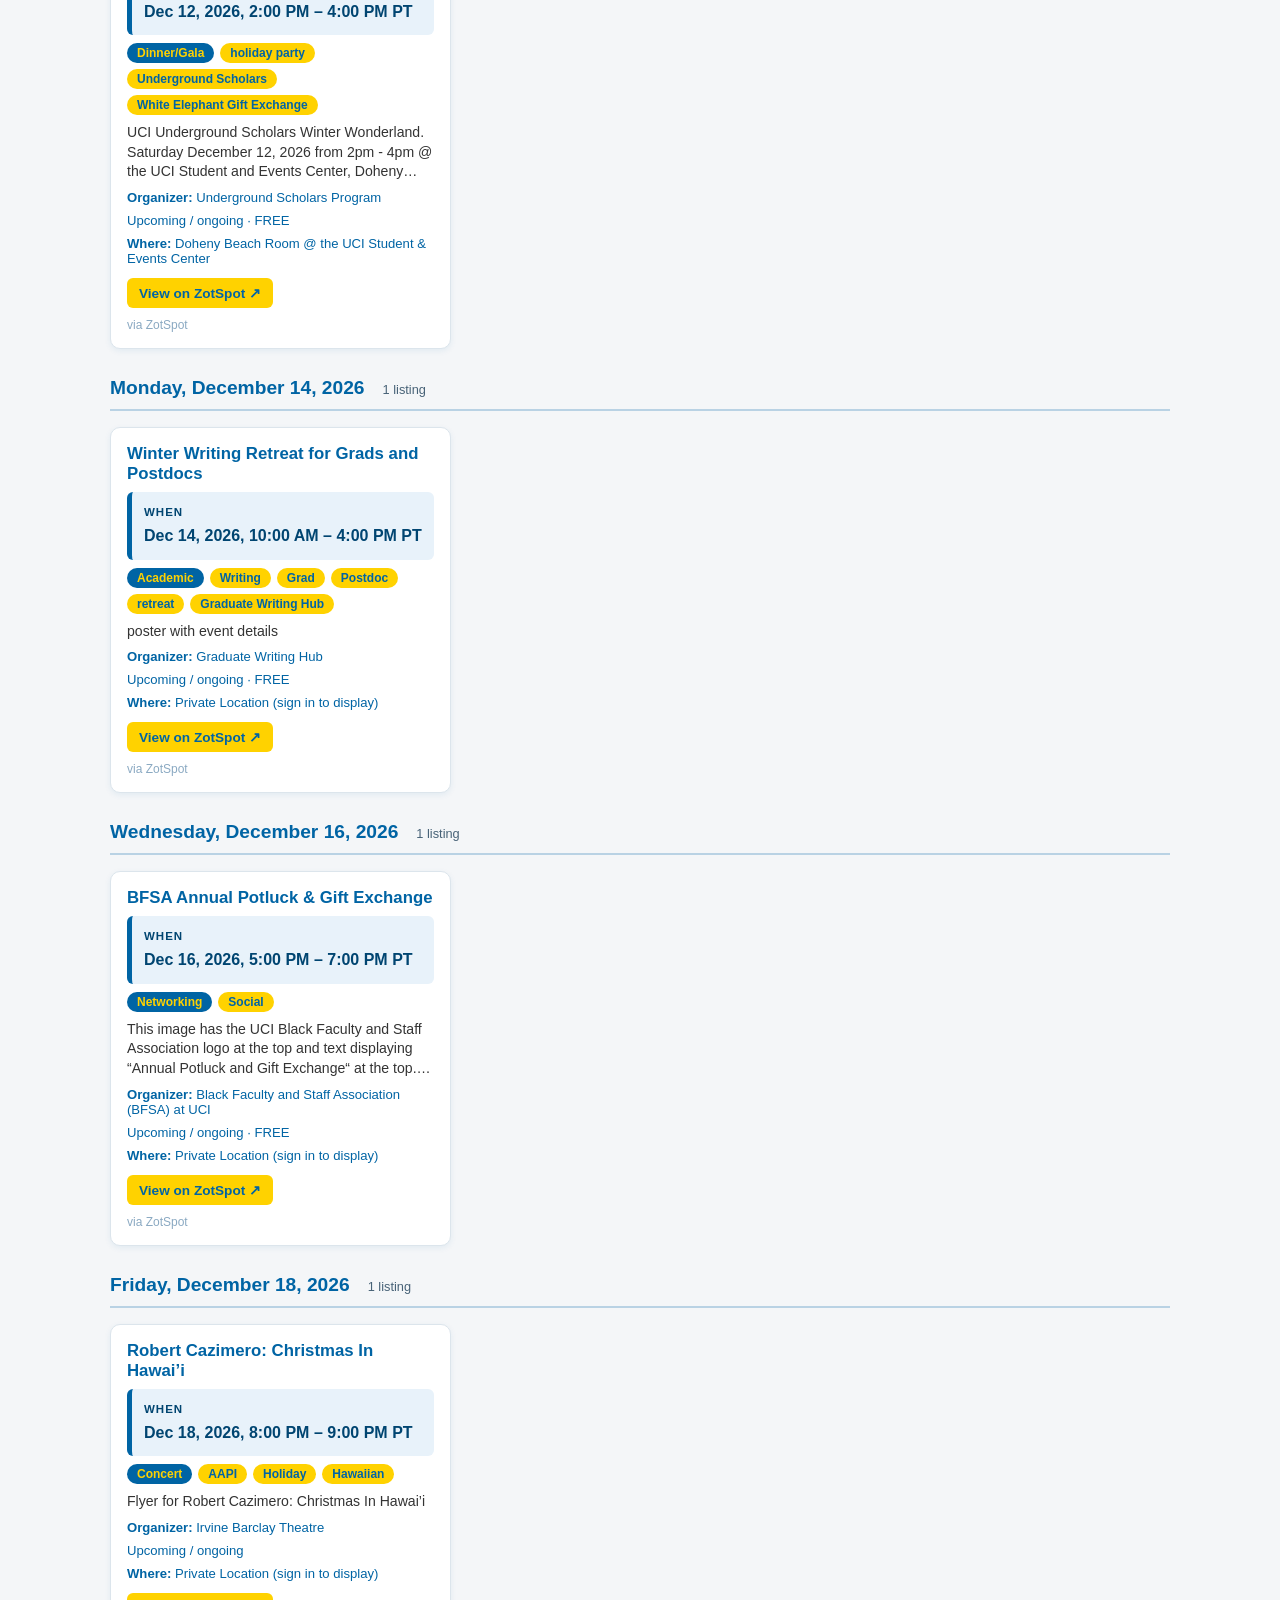
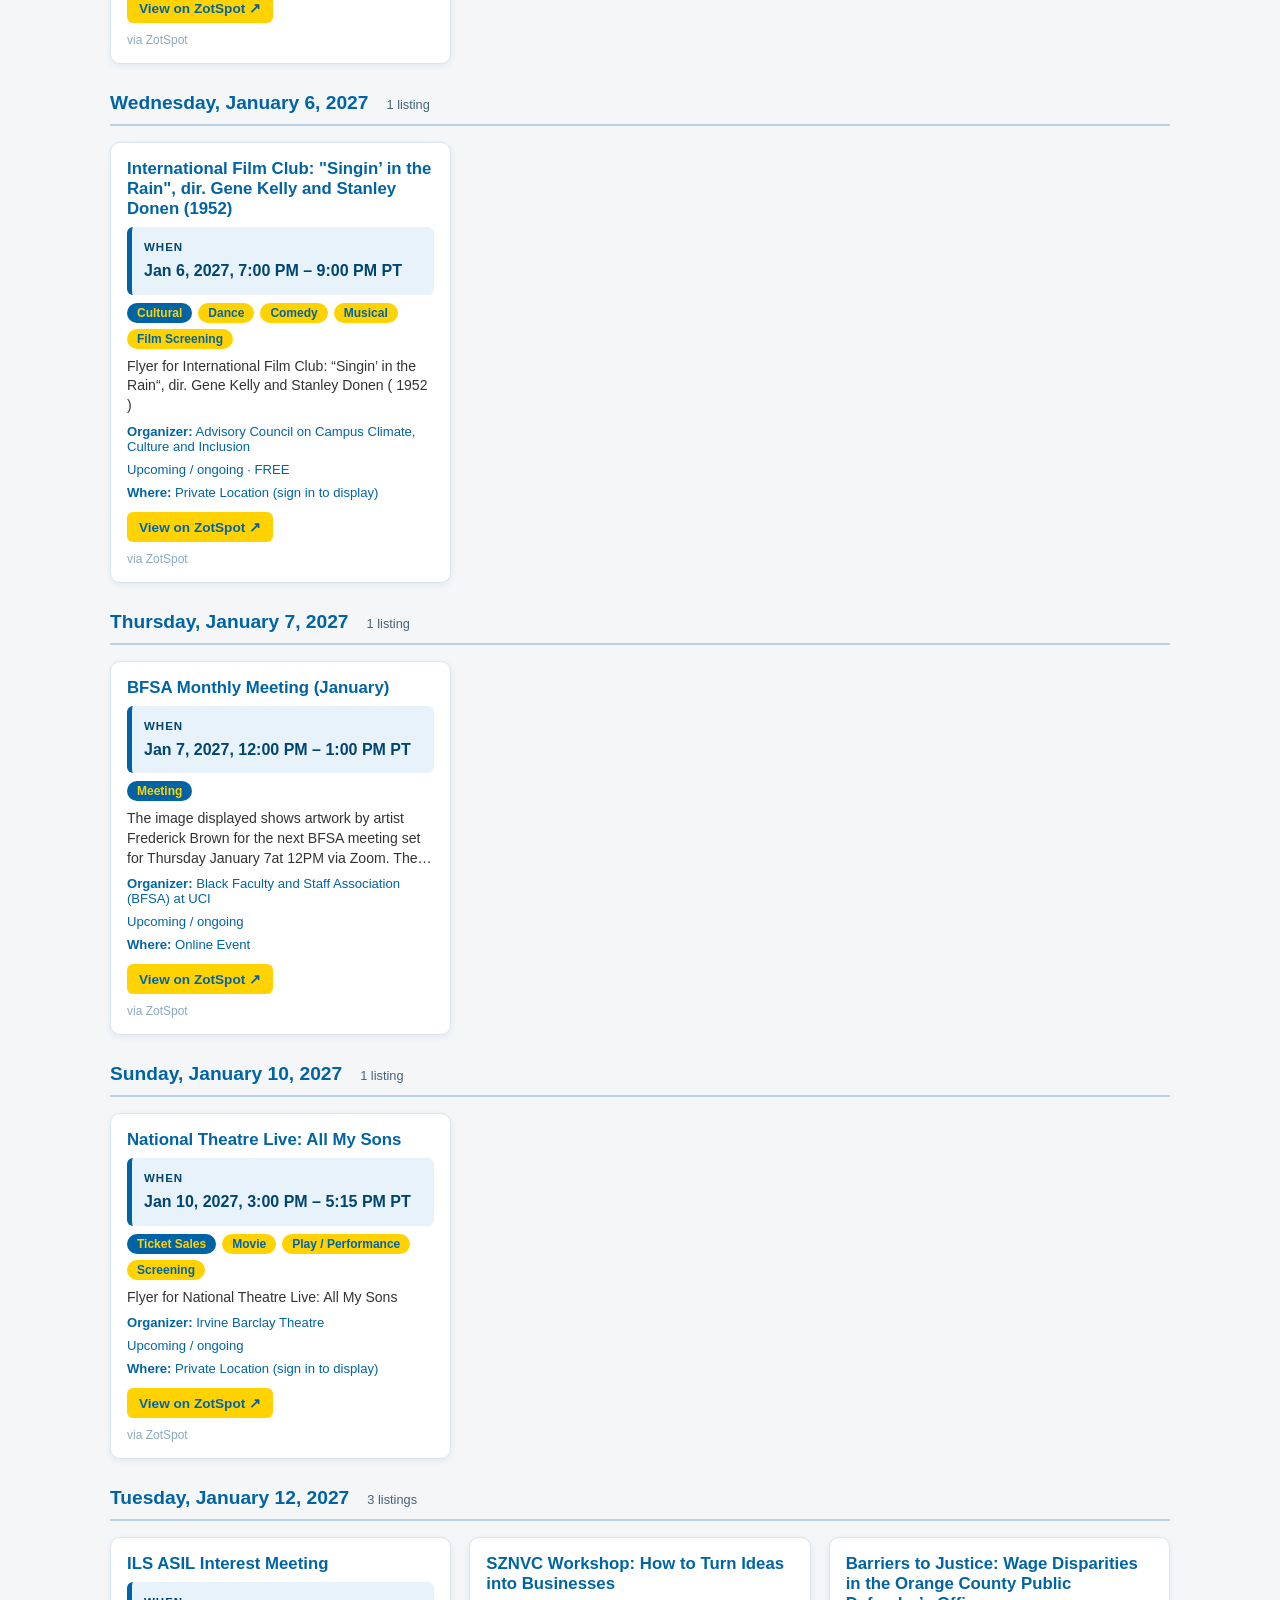
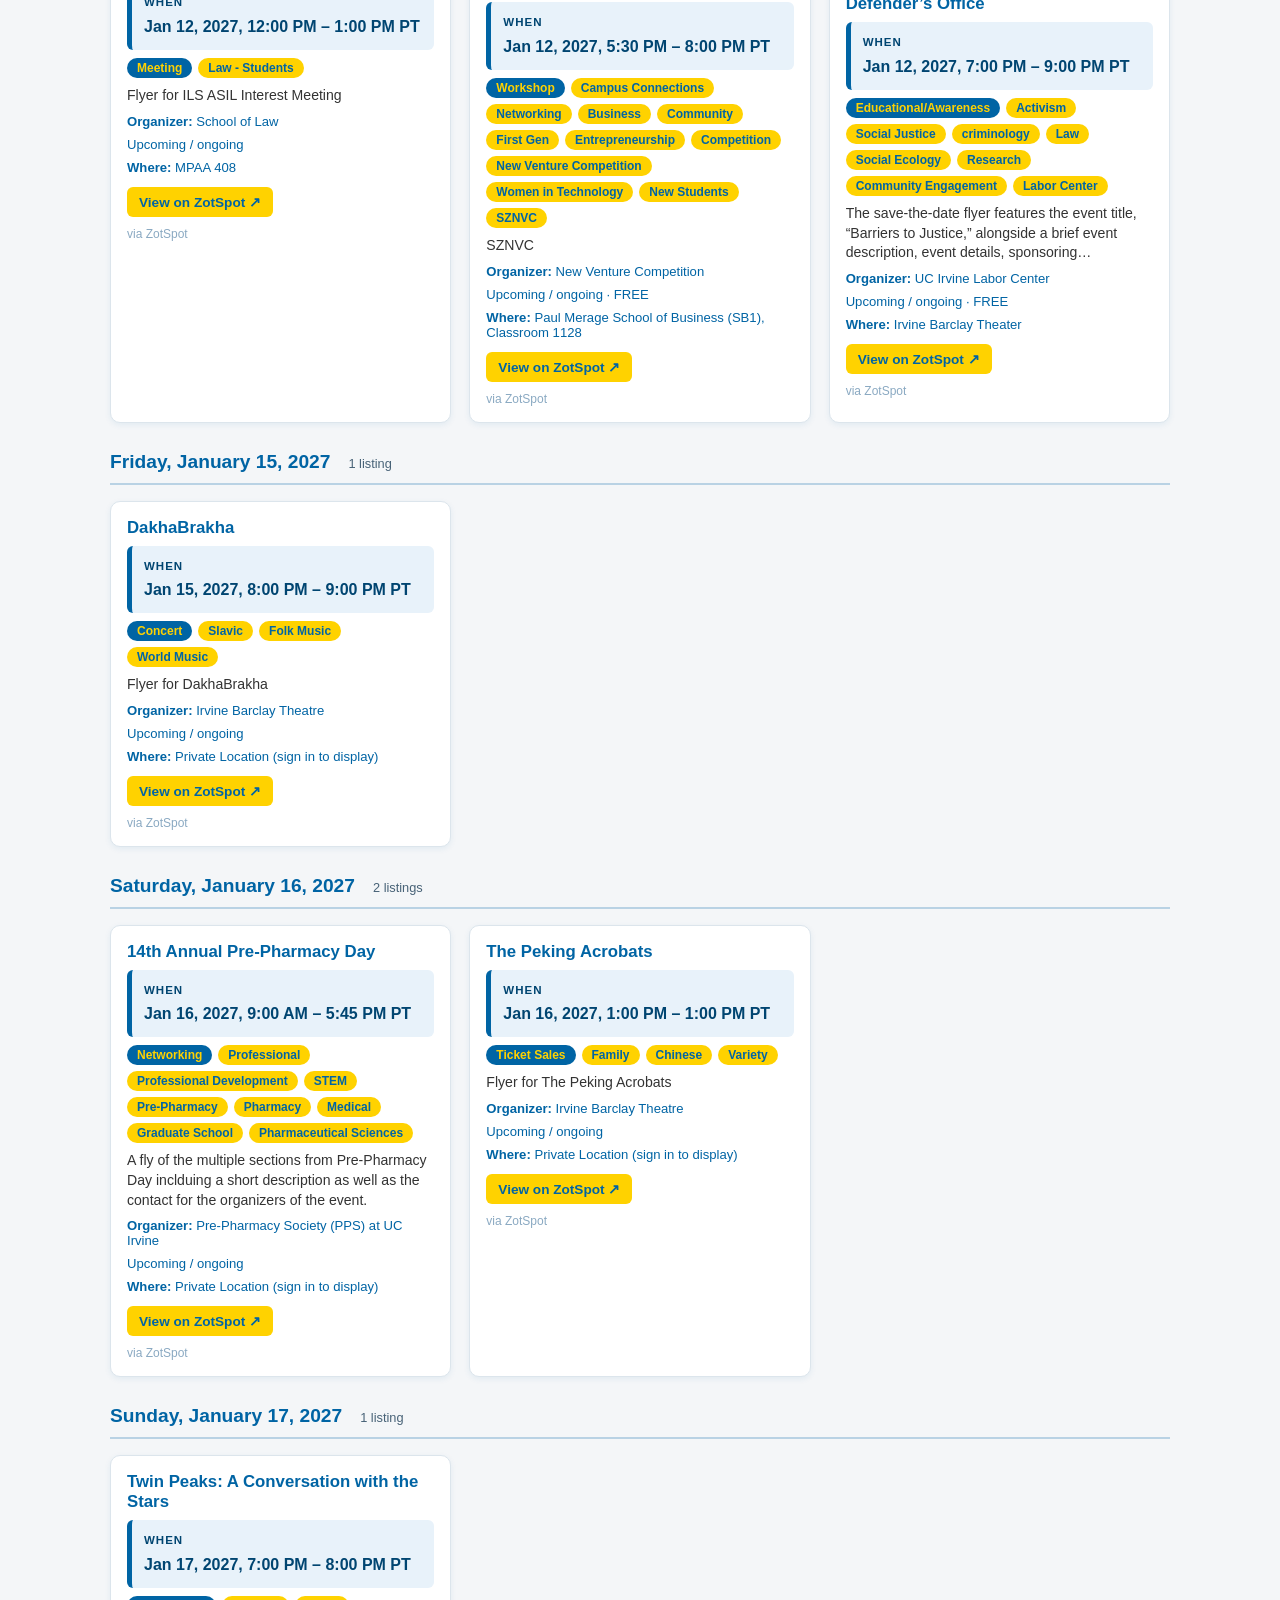
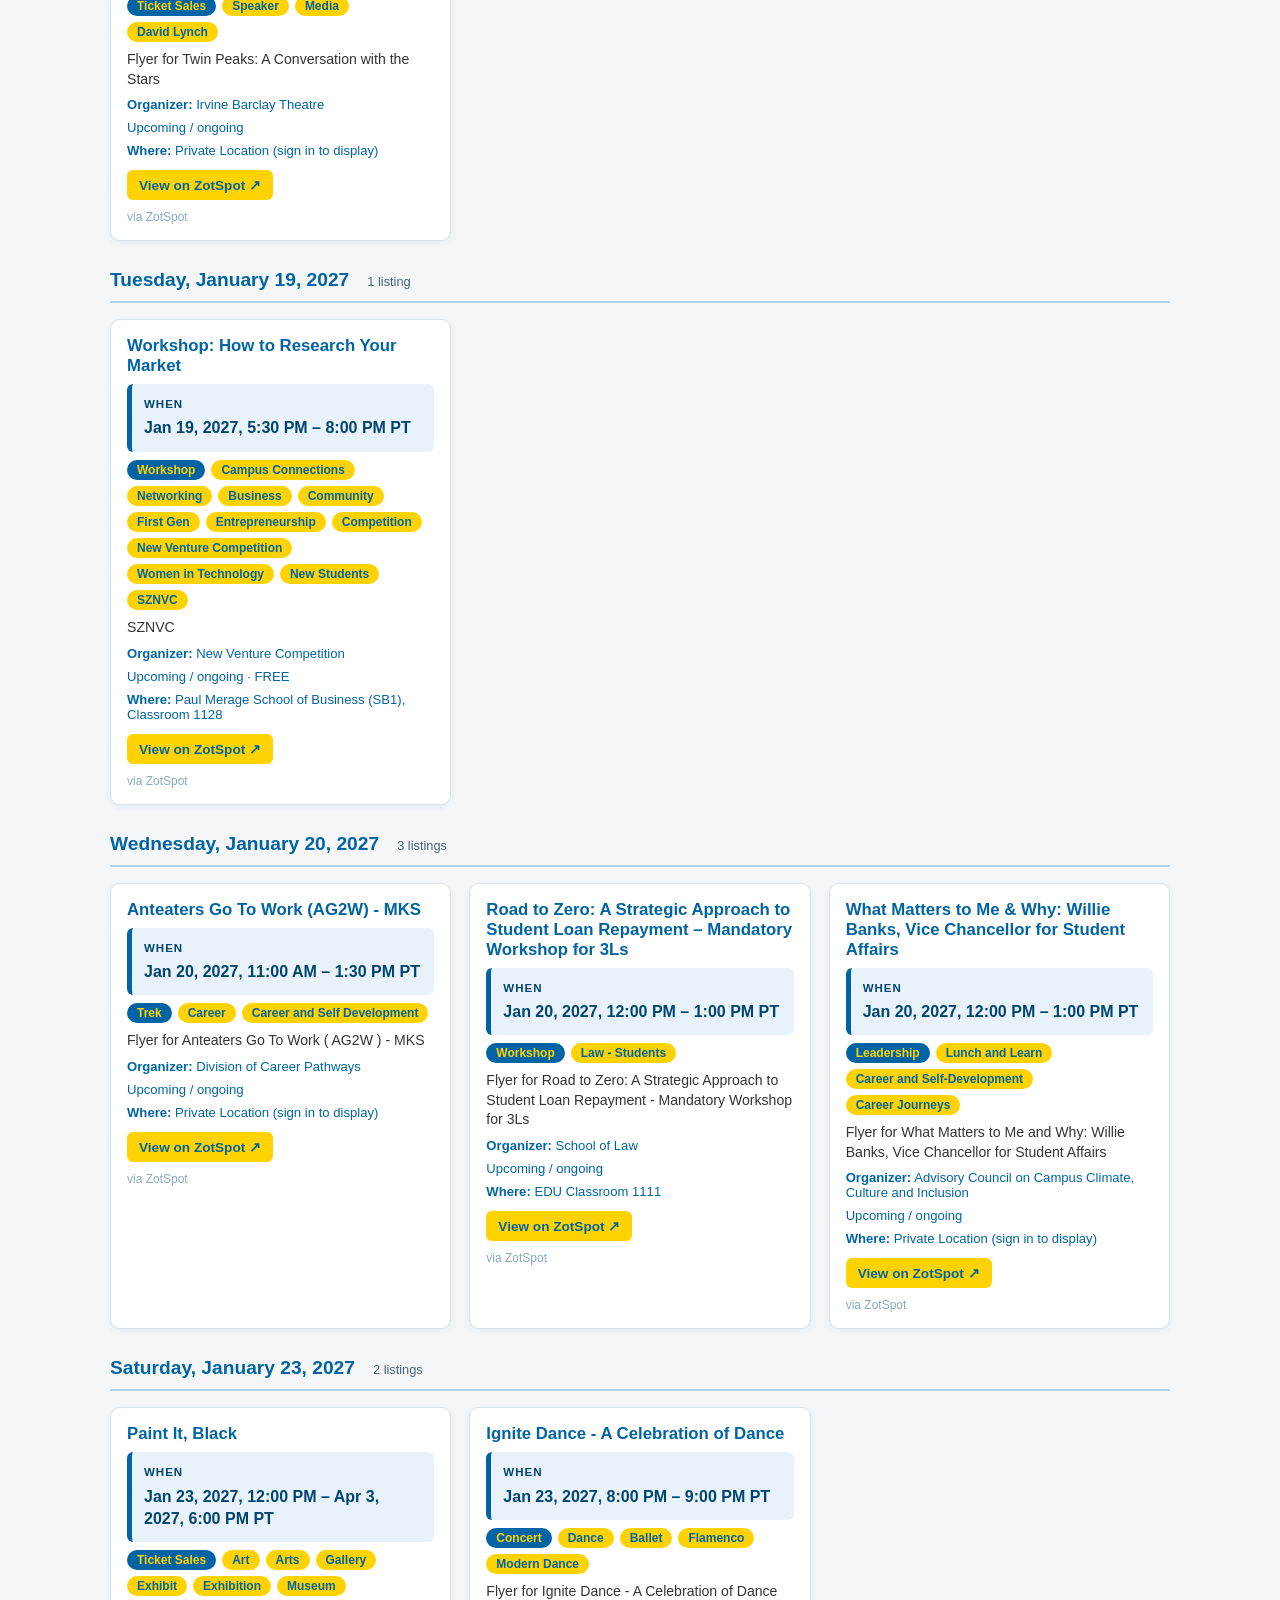
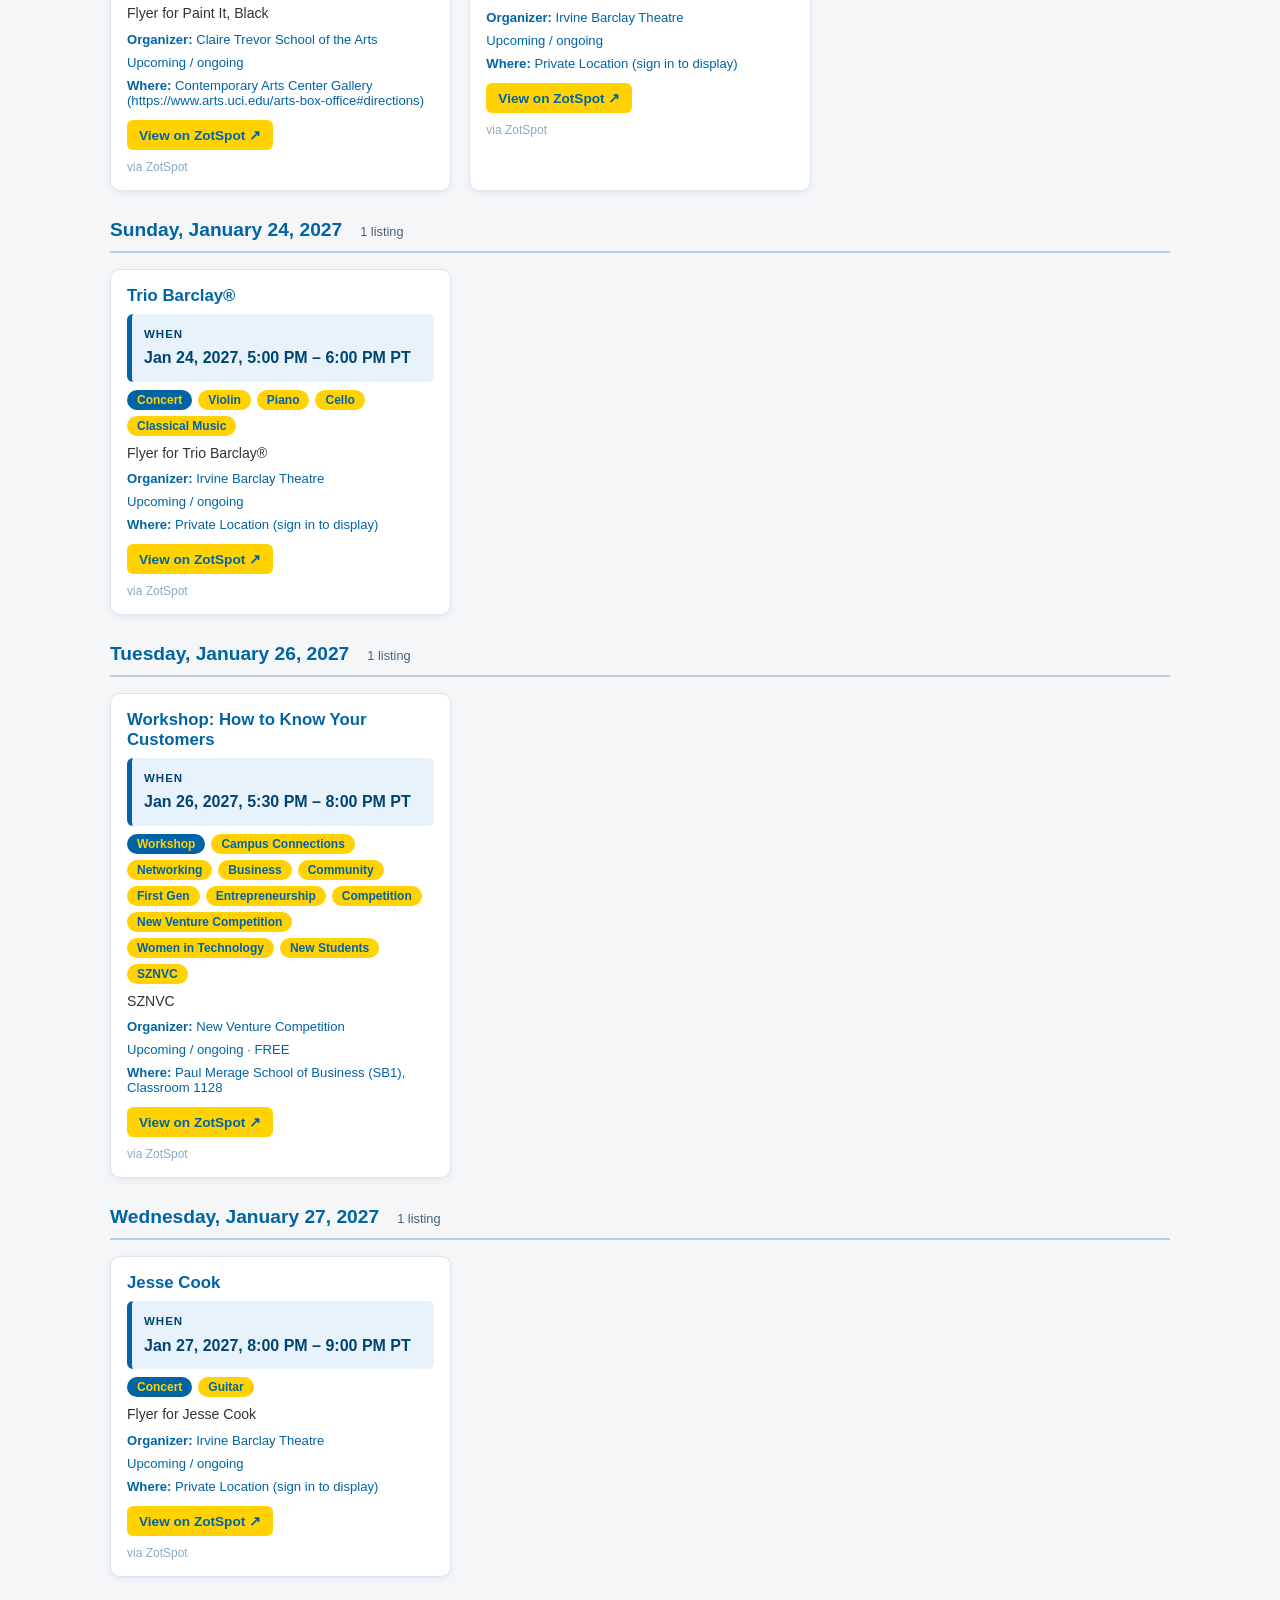
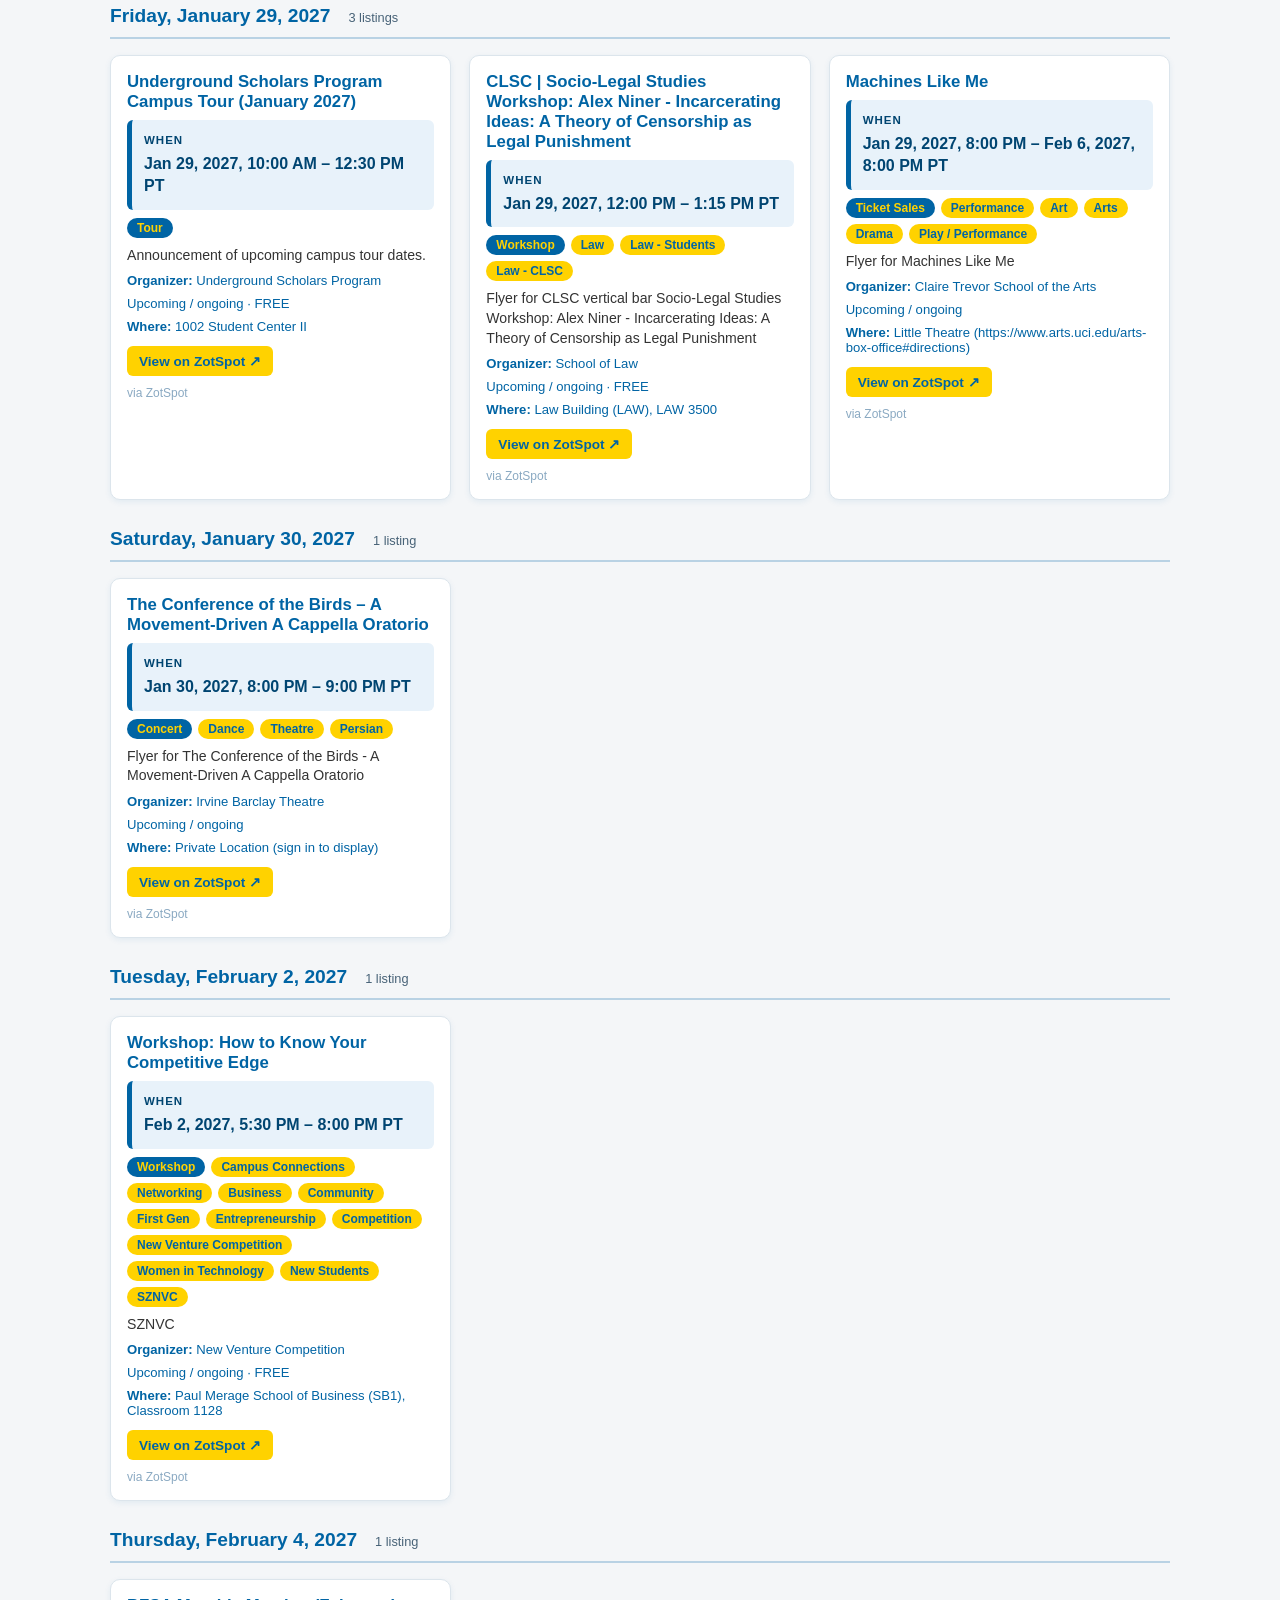
==== commit cb437992: "testing adjusting header and footer" ====
--- a/campus_connect___mvp_prototype.html
+++ b/campus_connect___mvp_prototype.html
@@ -212,9 +212,18 @@
 <body>
 
 <header>
-  <h1>ZotLife</h1>
+  <!-- <h1>ZotLife</h1>
   <p>Find clubs, jobs, housing &amp; more — all in one place.</p>
-  <p><a href="https://zotspot.uci.edu/events" target="_blank" rel="noopener noreferrer">Open the live UCI events calendar ↗</a></p>
+  <p><a href="https://zotspot.uci.edu/events" target="_blank" rel="noopener noreferrer">Open the live UCI events calendar ↗</a></p> -->
+
+<header>
+  <a href="campus_connect___mvp_prototype.html" class="brand">ZotLife</a>
+  <nav>
+    <a href="campus_connect___mvp_prototype.html" class="active">Events</a>
+    <a href="resources.html">Resources</a>
+    <a href="https://campusgroups.uci.edu/events" target="_blank" rel="noopener noreferrer">Open the live UCI events calendar ↗</a>
+  </nav>
+</header>
 </header>
 
 <main>
@@ -287,8 +296,16 @@
 </main>
 
 <footer>
+  <p>
+    ZotLife — UCI events from ZotSpot · Other resource listings are demo examples | 
+    <a href="resources.html">Campus Resources</a> · 
+    <a href="https://campusgroups.uci.edu/events" target="_blank" rel="noopener noreferrer">Browse live UCI events ↗</a>
+  </p>
+</footer>
+
+<!-- <footer>
   ZotLife — UCI events from ZotSpot · Other resource listings are demo examples
-</footer>
+</footer> -->
 
 <script src="./app.js" defer></script>
 
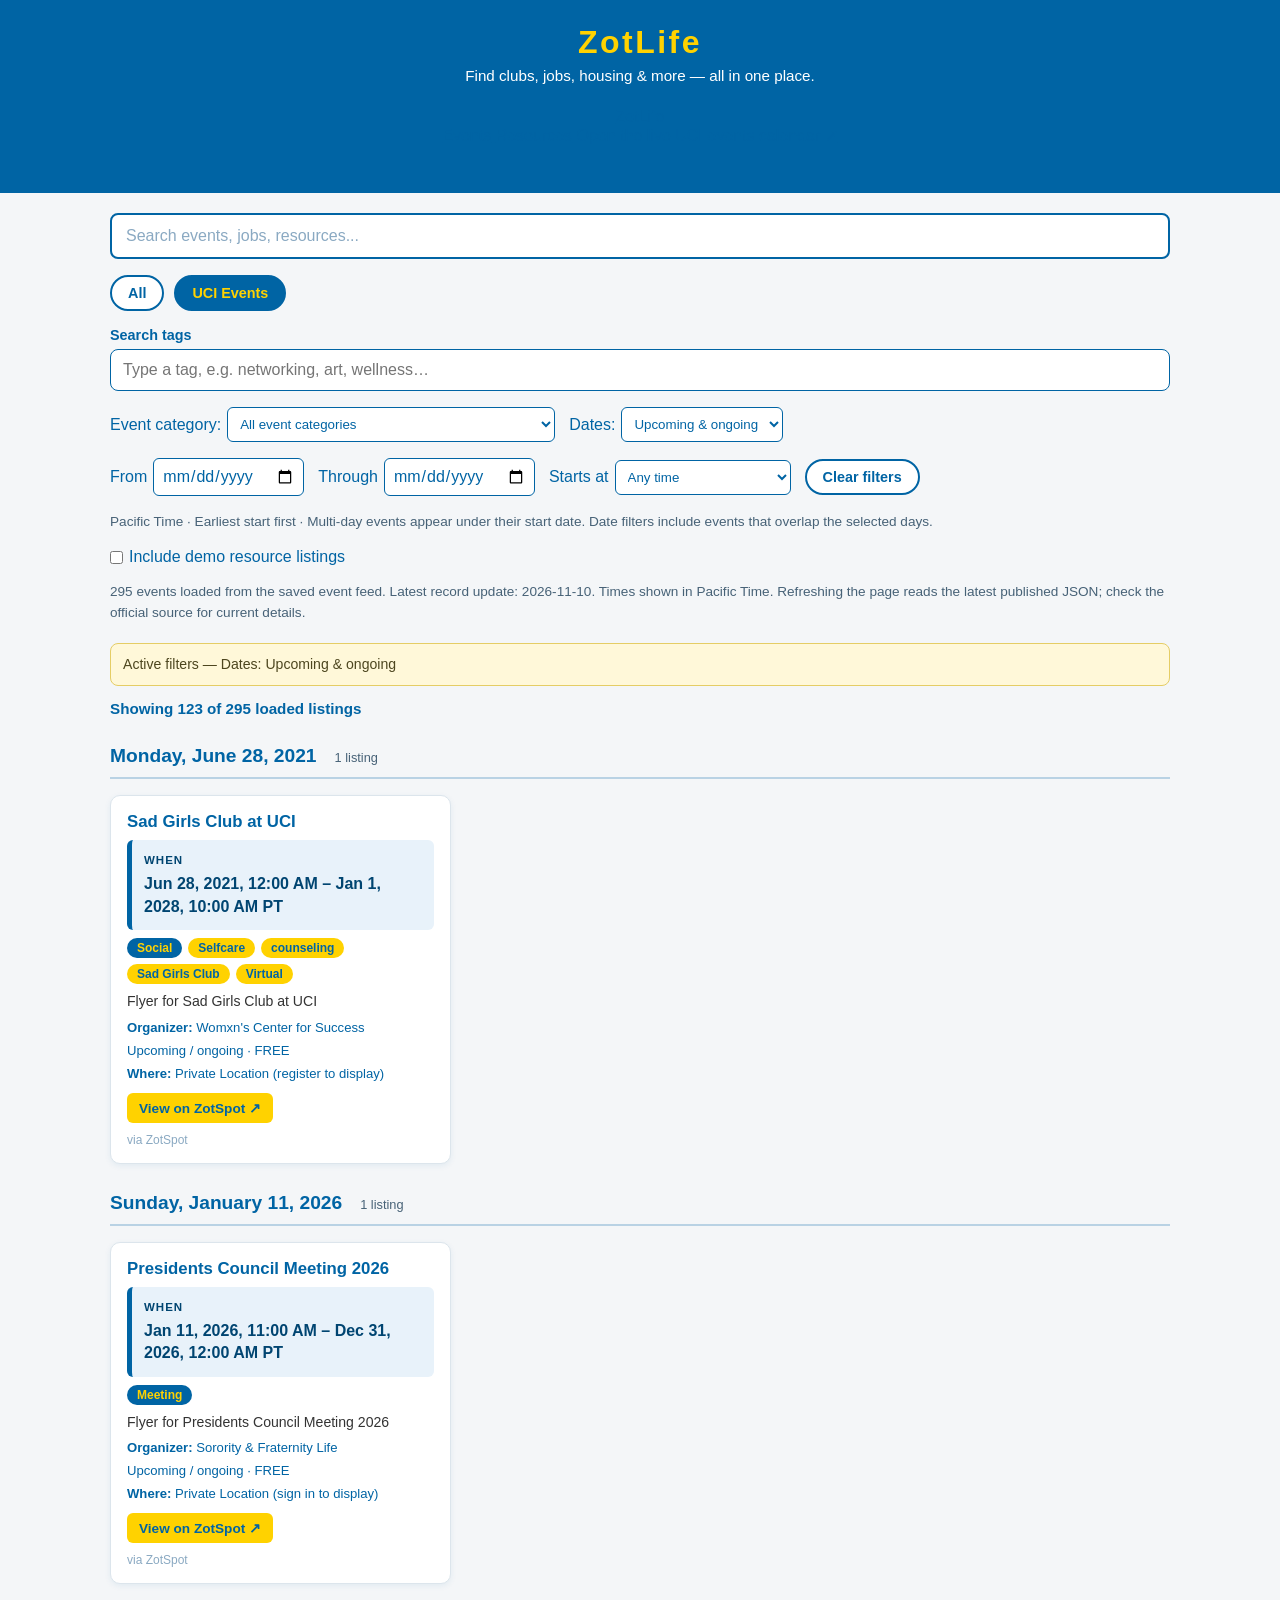
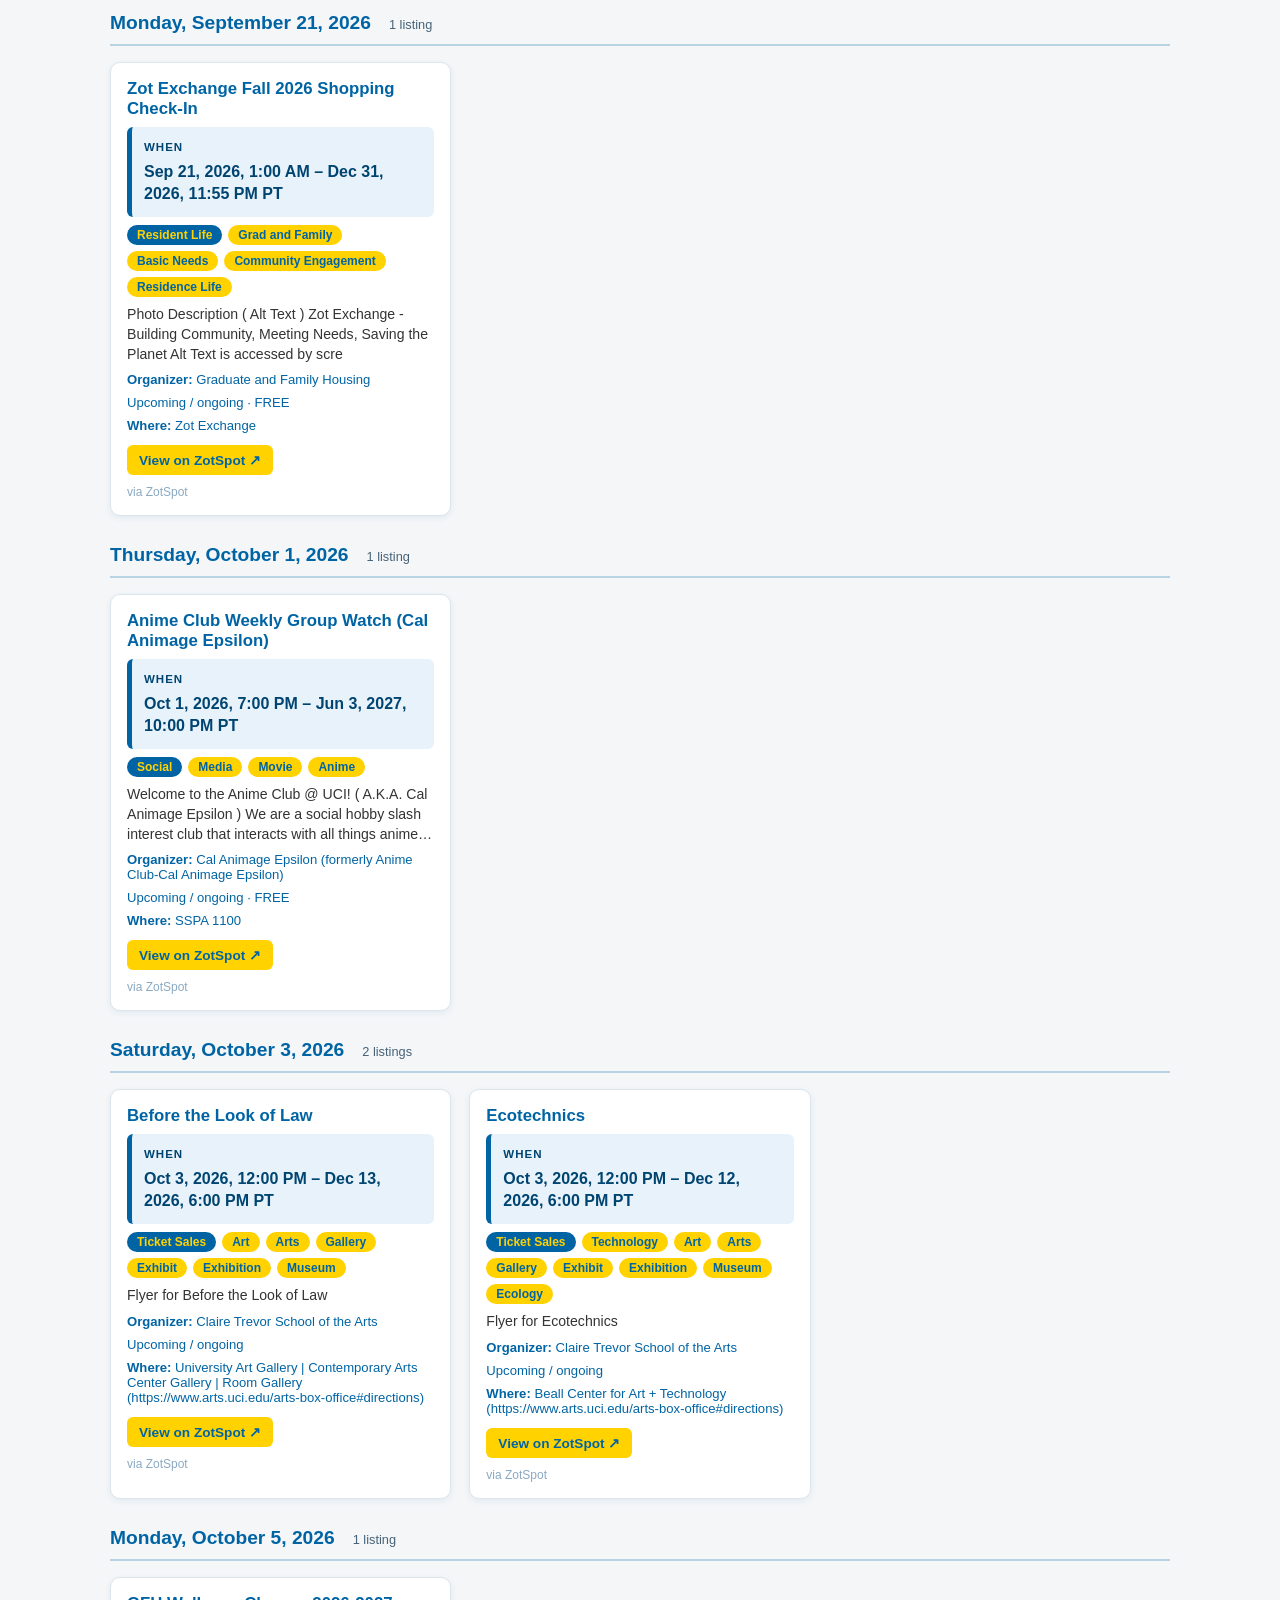
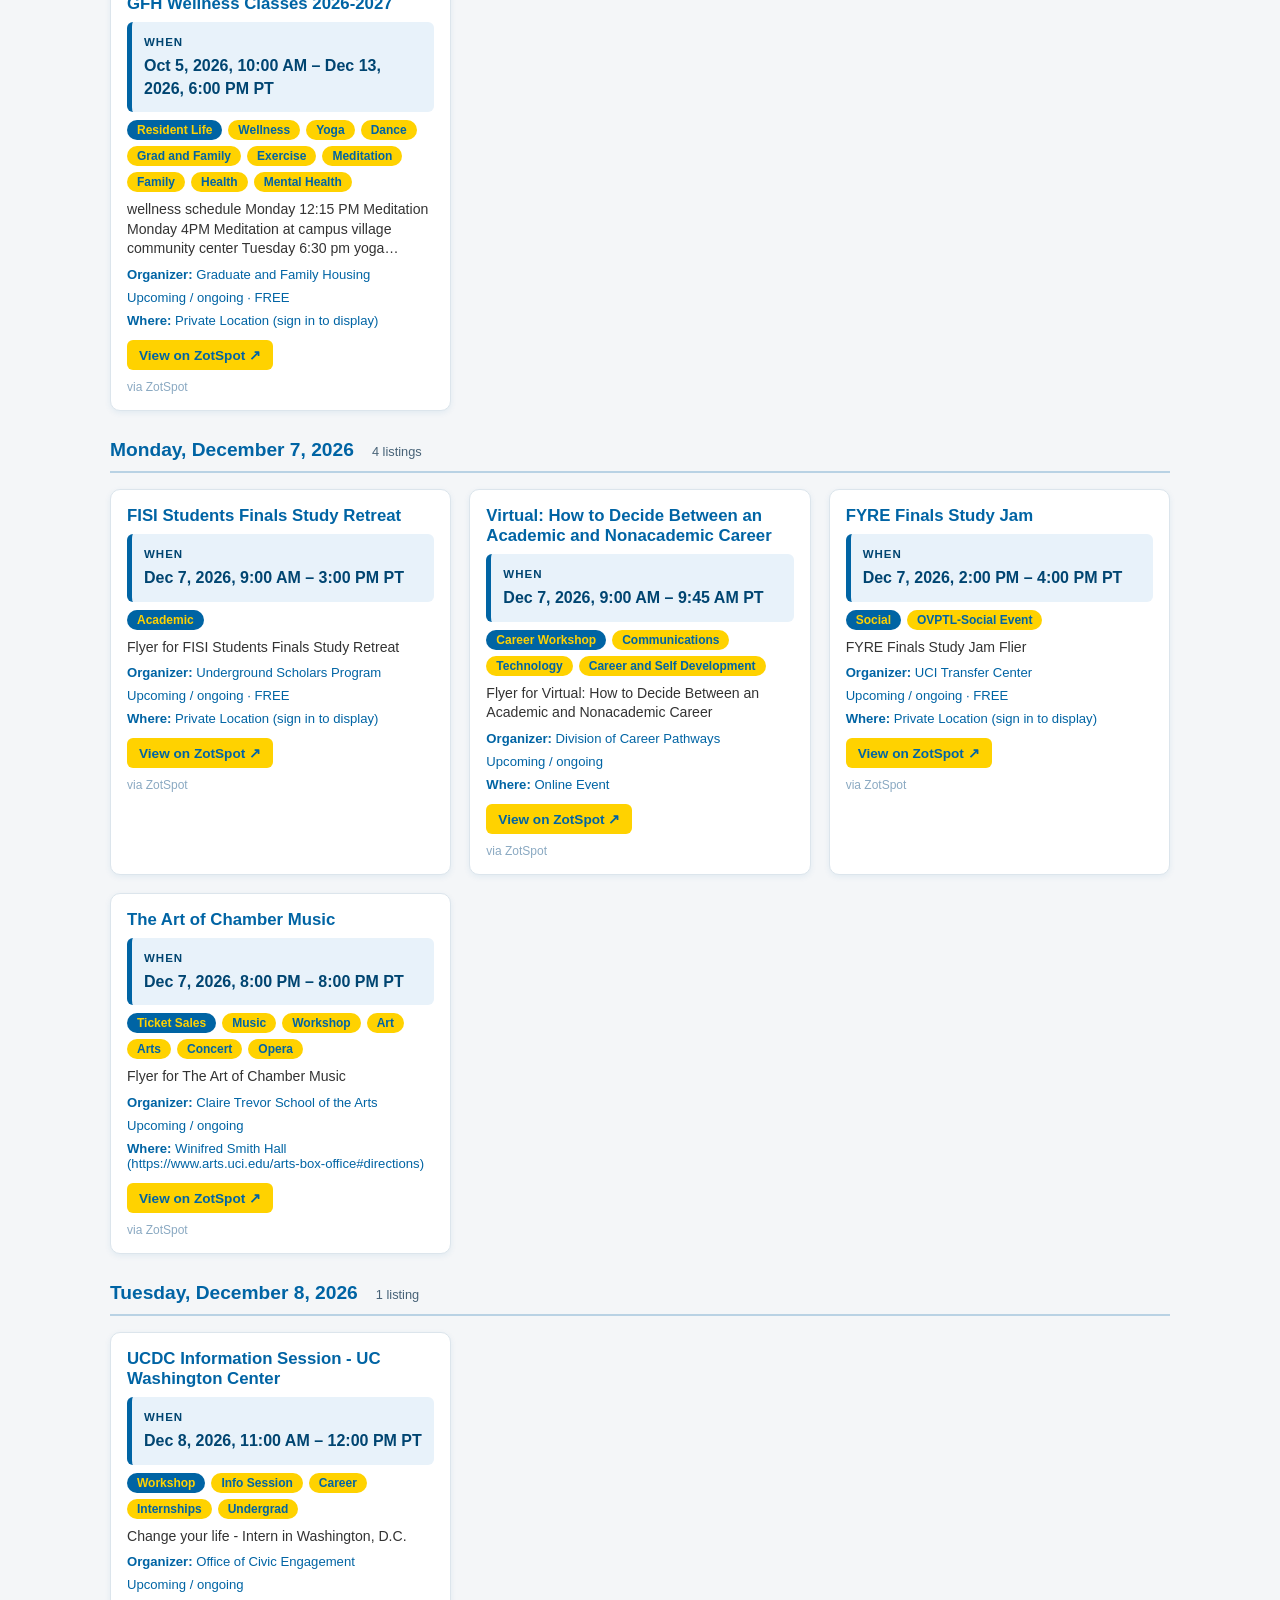
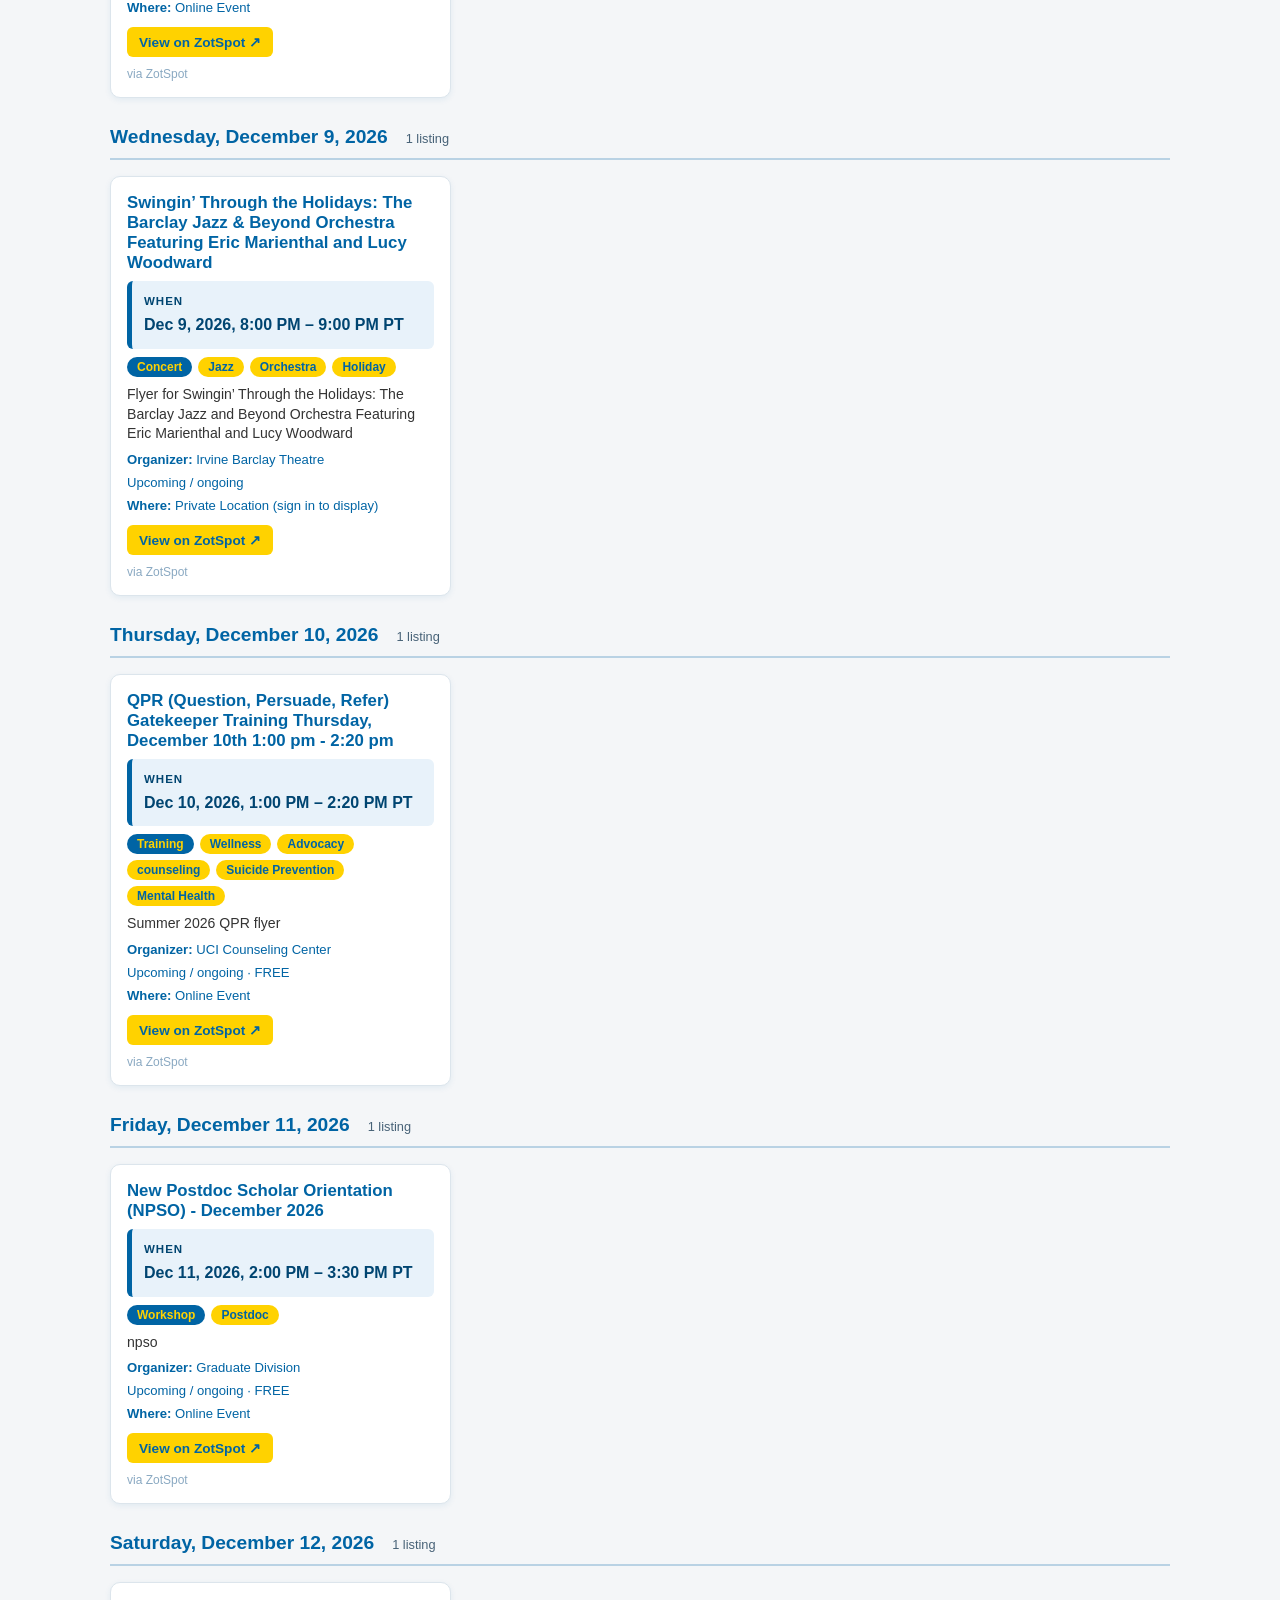
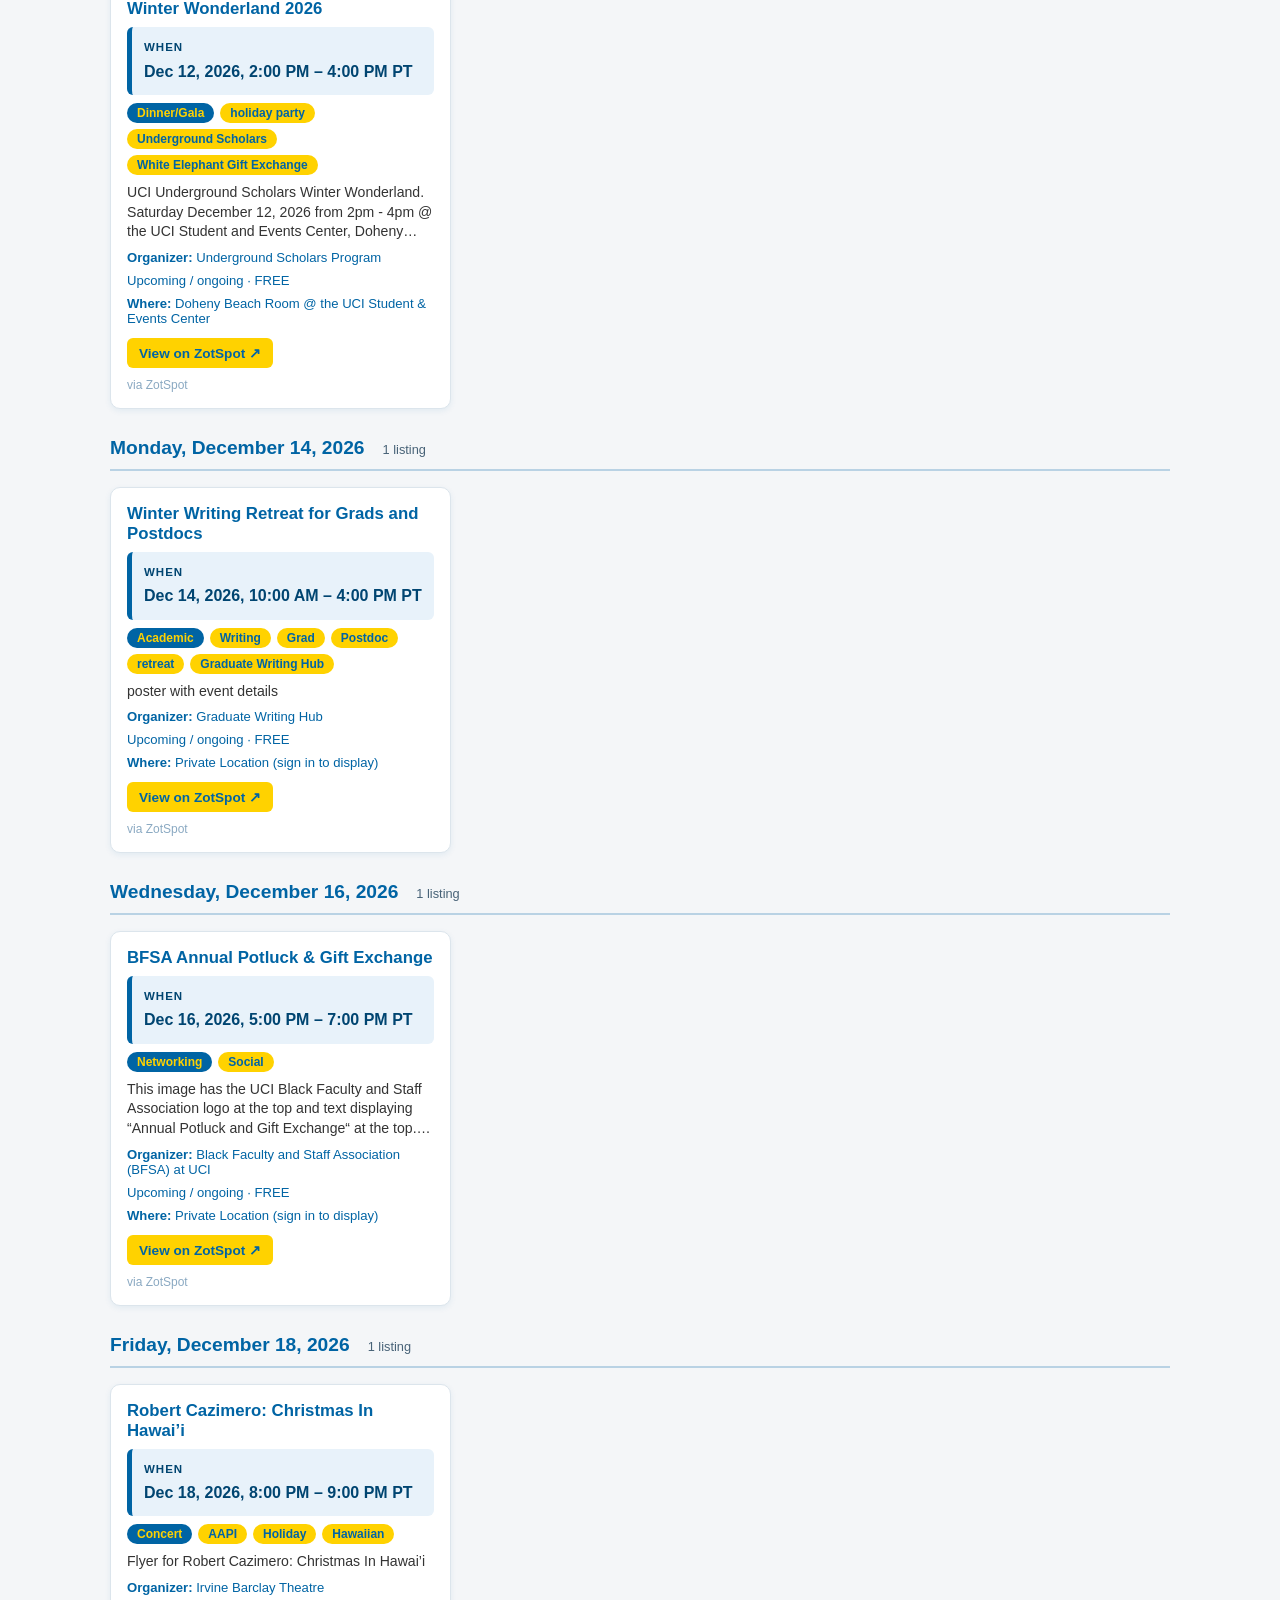
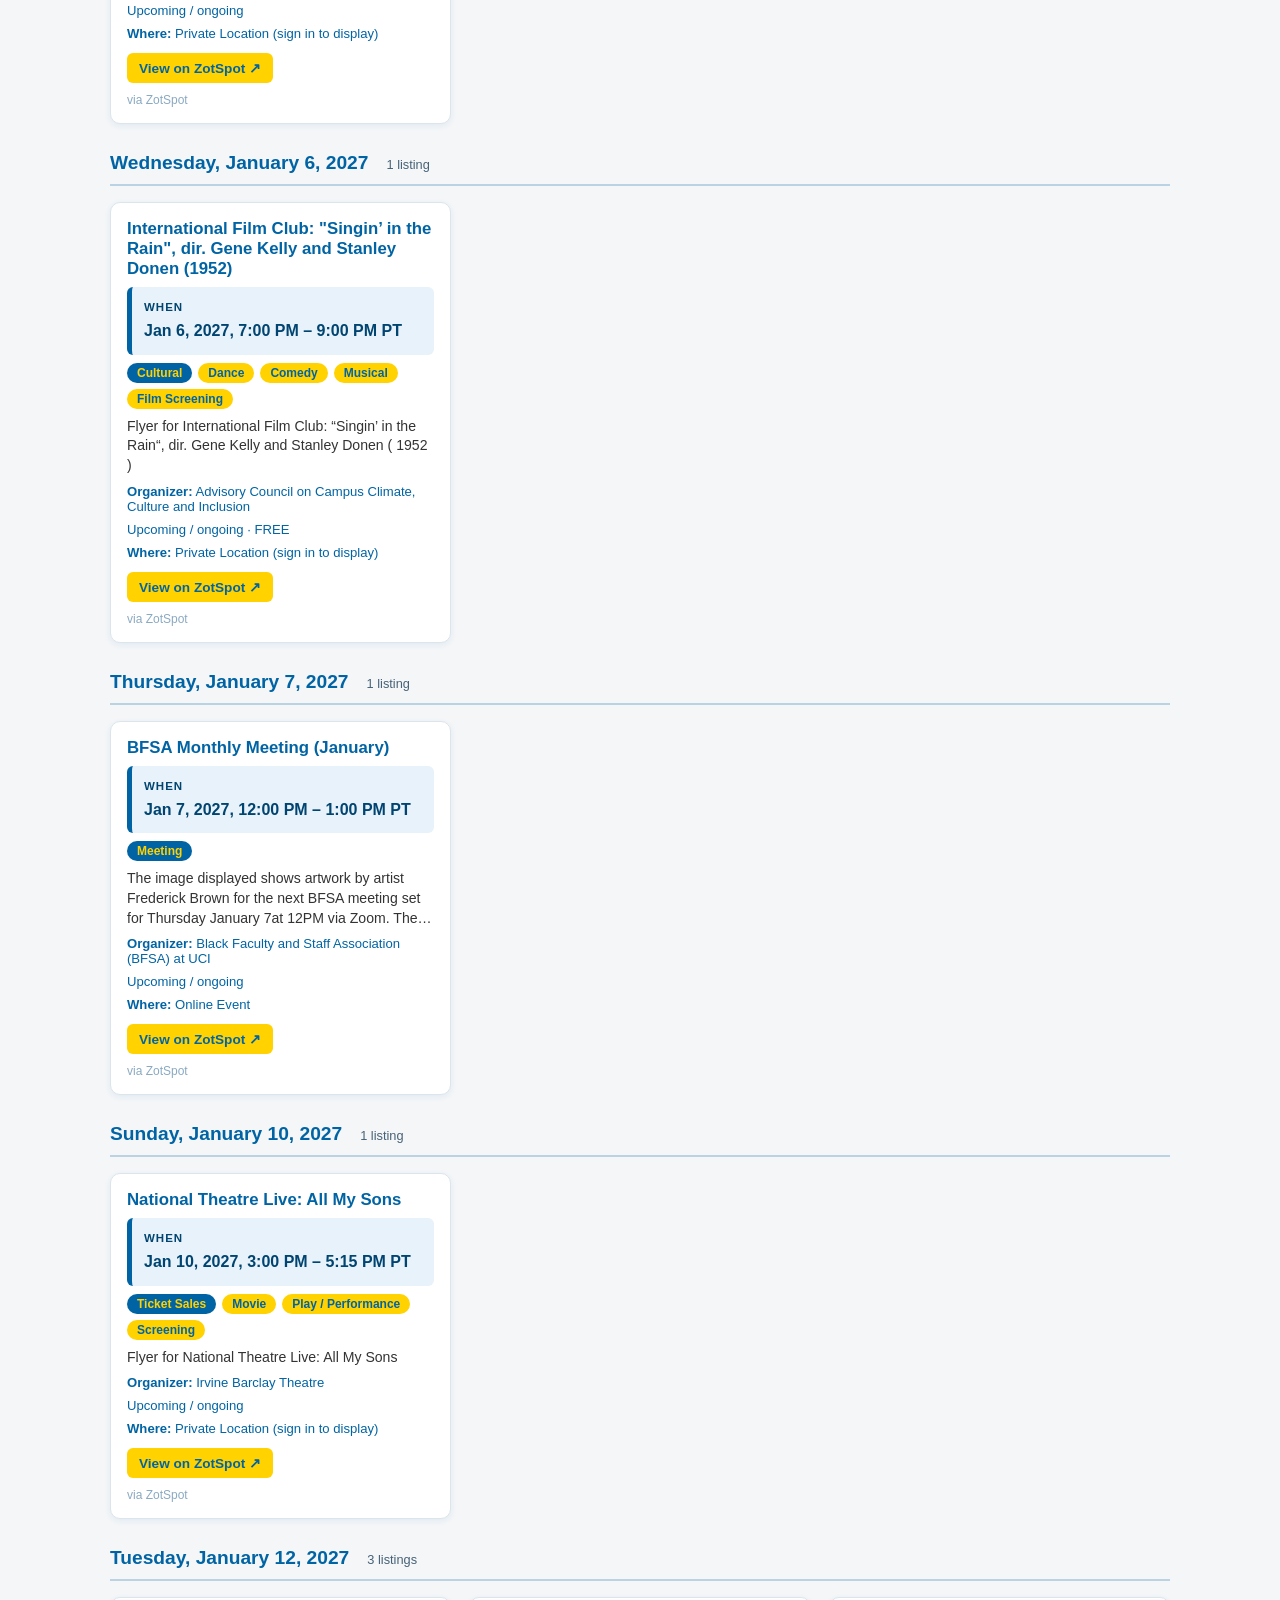
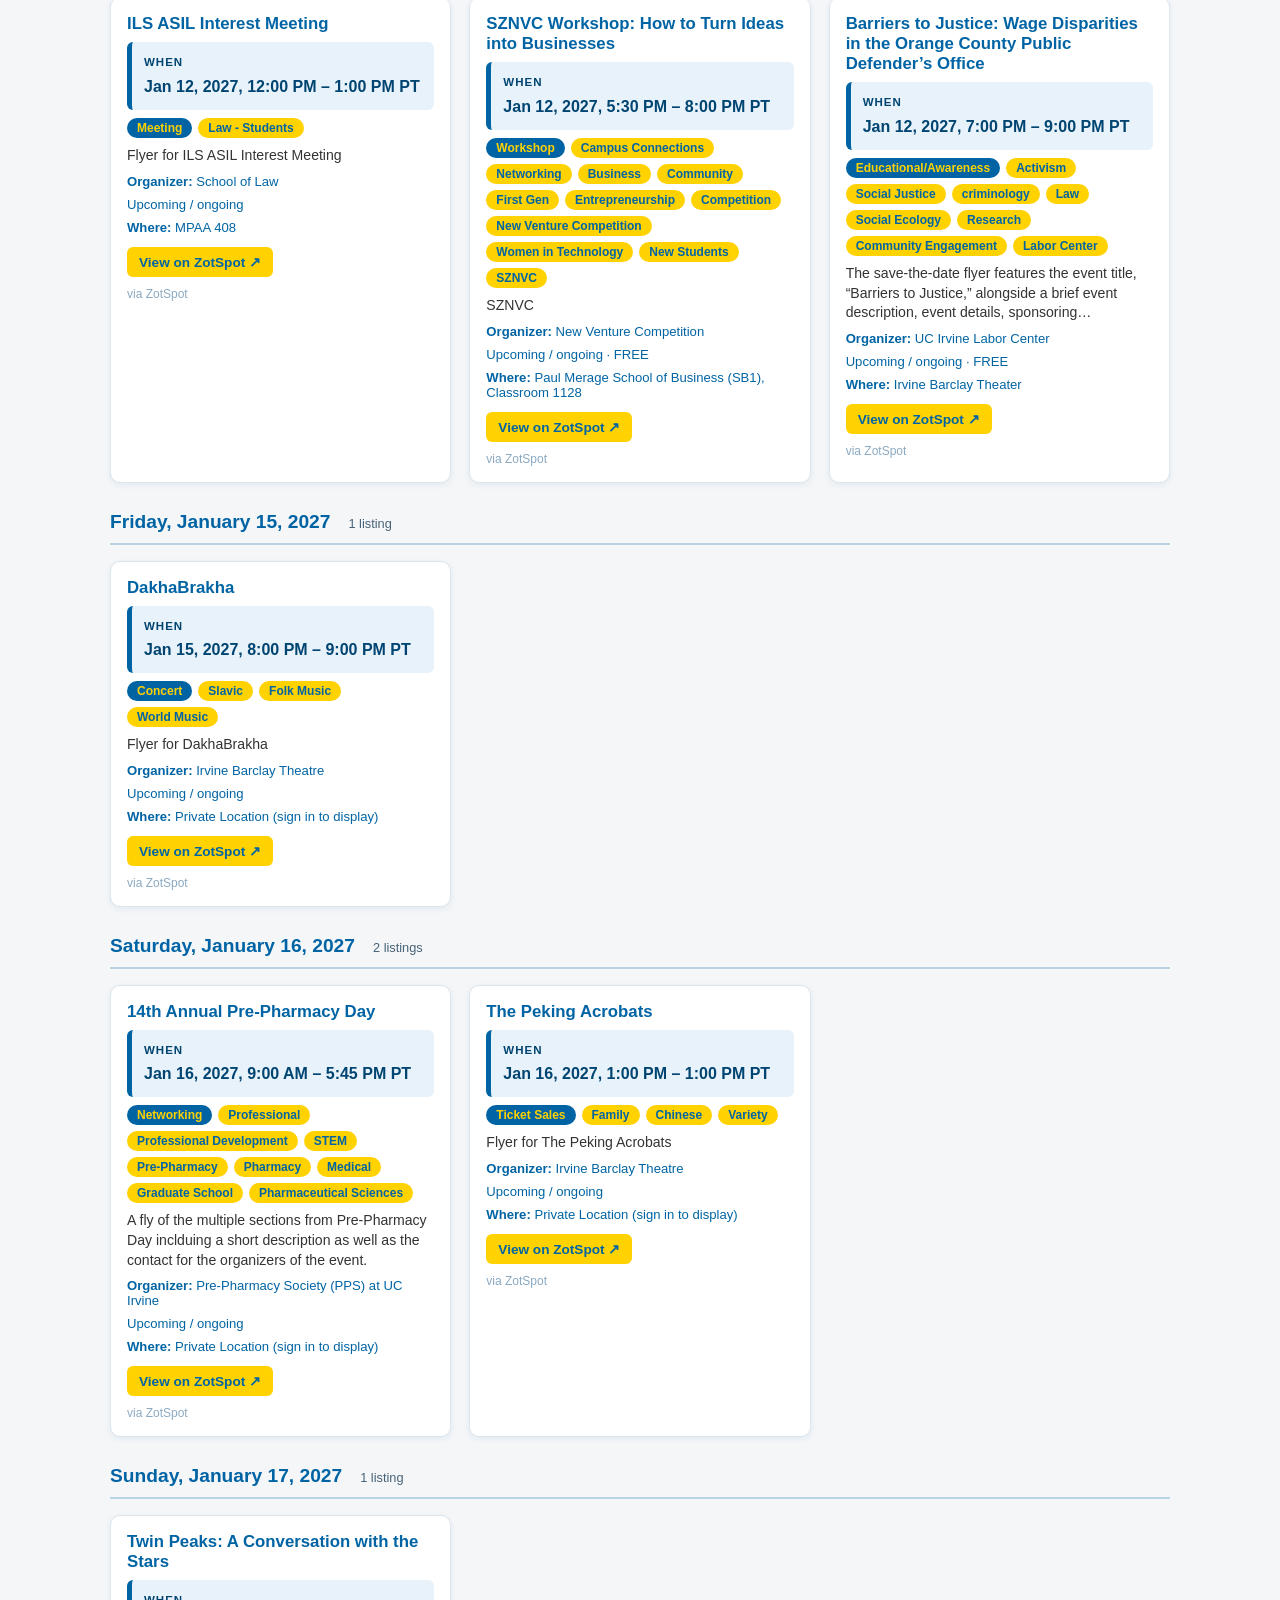
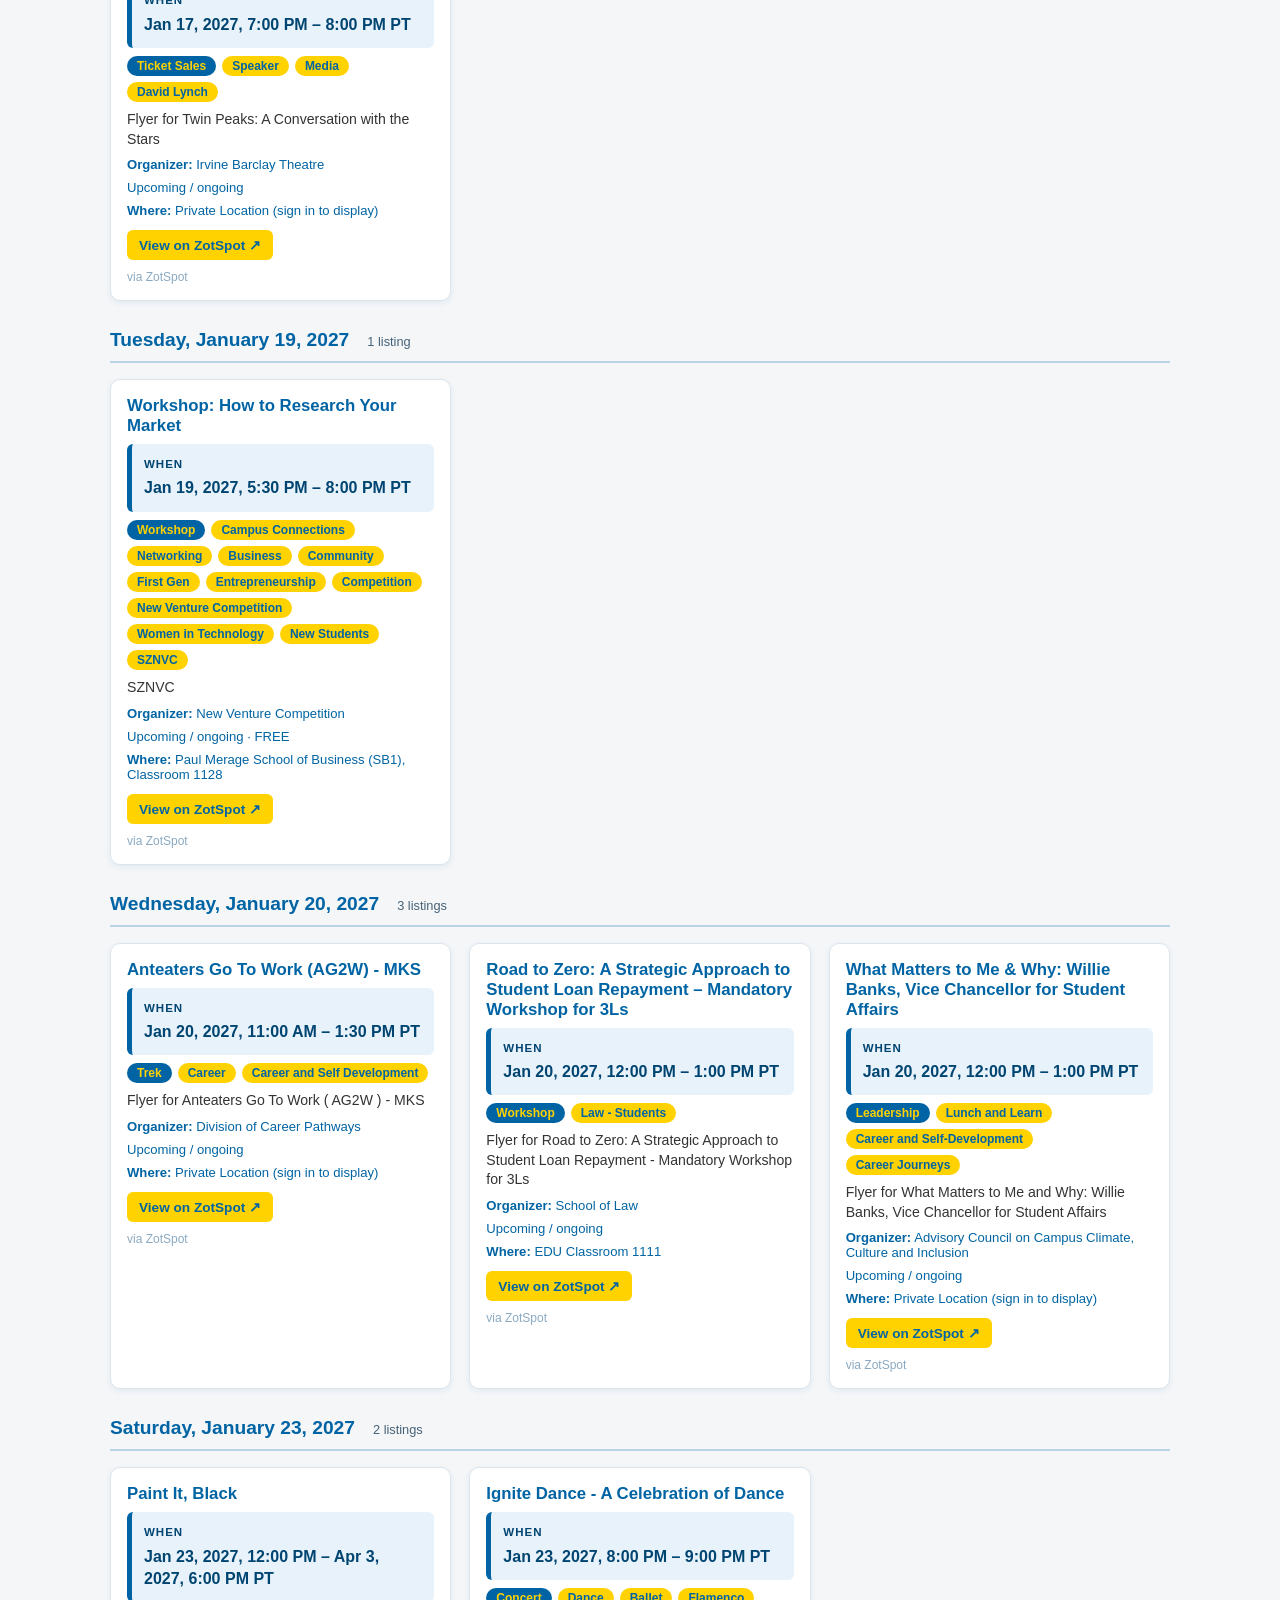
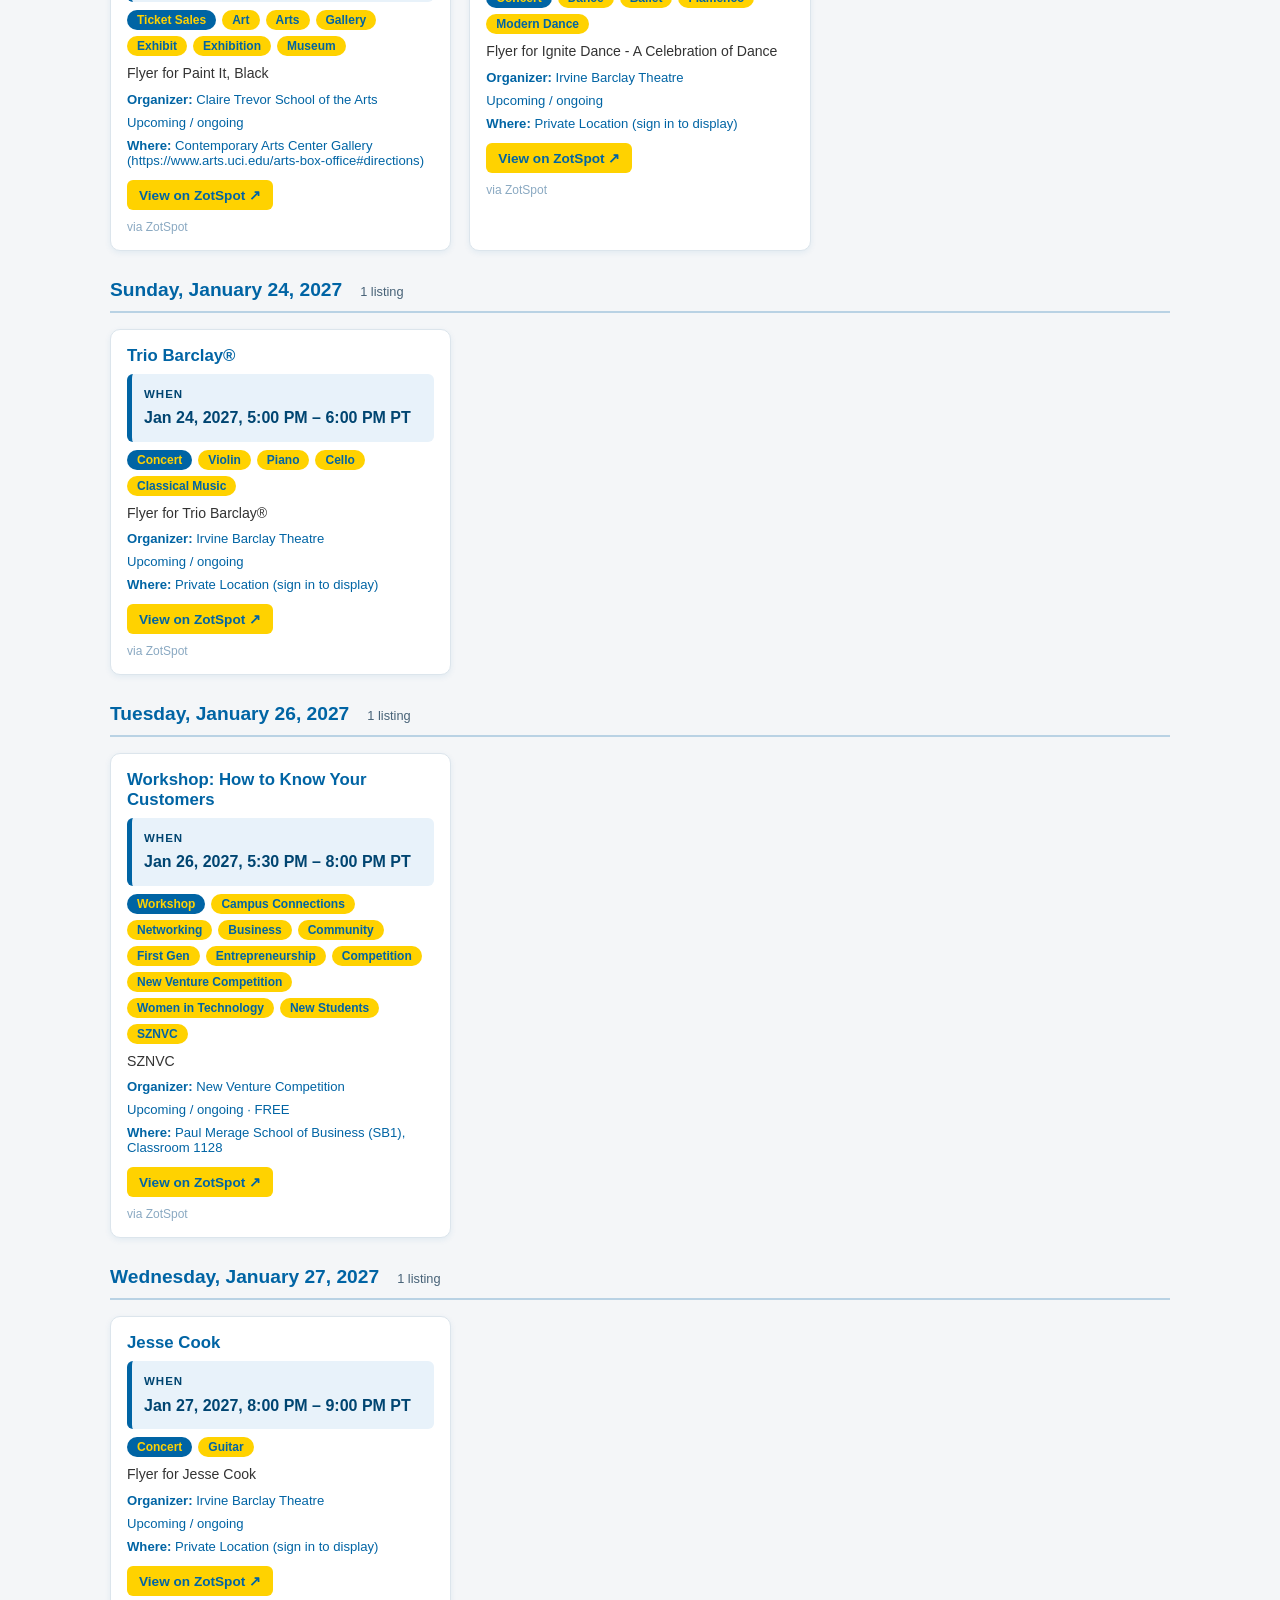
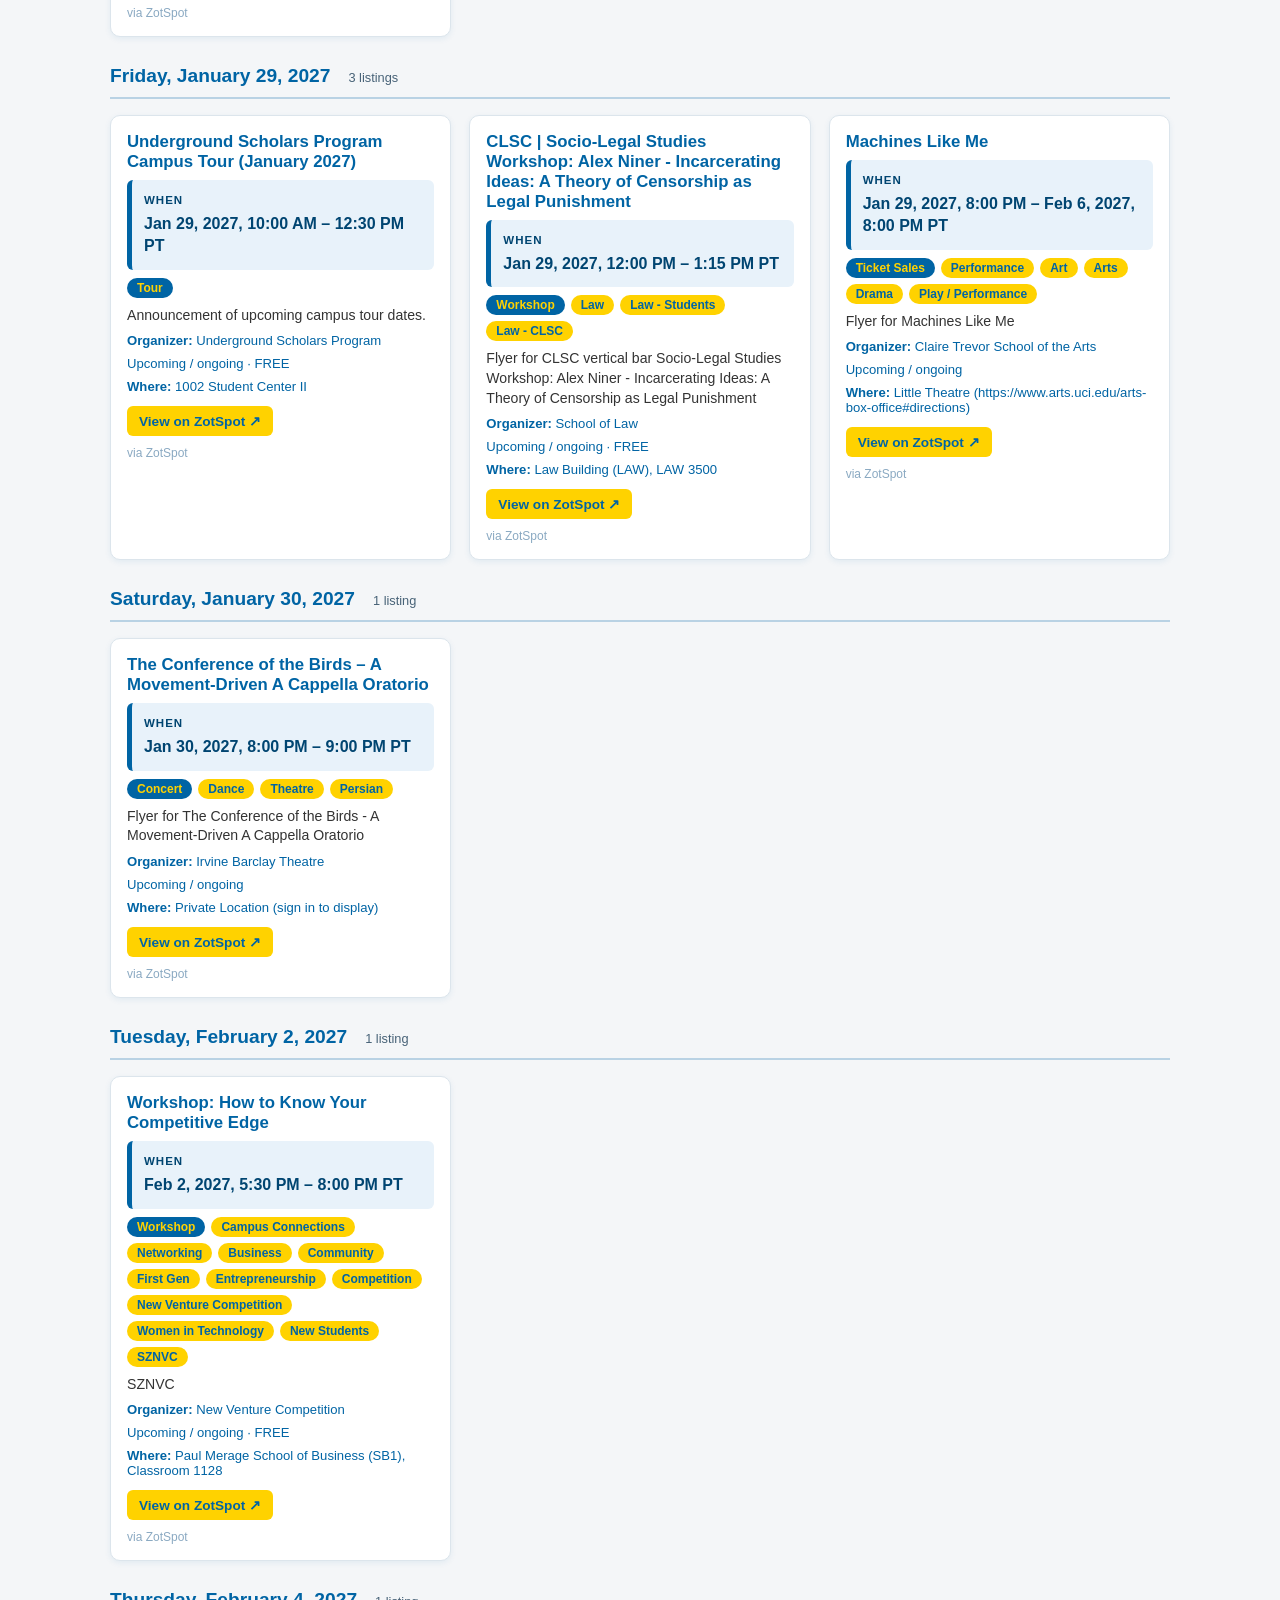
==== commit acde3608: "adjusted header" ====
--- a/campus_connect___mvp_prototype.html
+++ b/campus_connect___mvp_prototype.html
@@ -212,9 +212,10 @@
 <body>
 
 <header>
-  <!-- <h1>ZotLife</h1>
+  <h1>ZotLife</h1>
   <p>Find clubs, jobs, housing &amp; more — all in one place.</p>
-  <p><a href="https://zotspot.uci.edu/events" target="_blank" rel="noopener noreferrer">Open the live UCI events calendar ↗</a></p> -->
+
+  <!-- <p><a href="https://zotspot.uci.edu/events" target="_blank" rel="noopener noreferrer">Open the live UCI events calendar ↗</a></p> -->
 
 <header>
   <a href="campus_connect___mvp_prototype.html" class="brand">ZotLife</a>
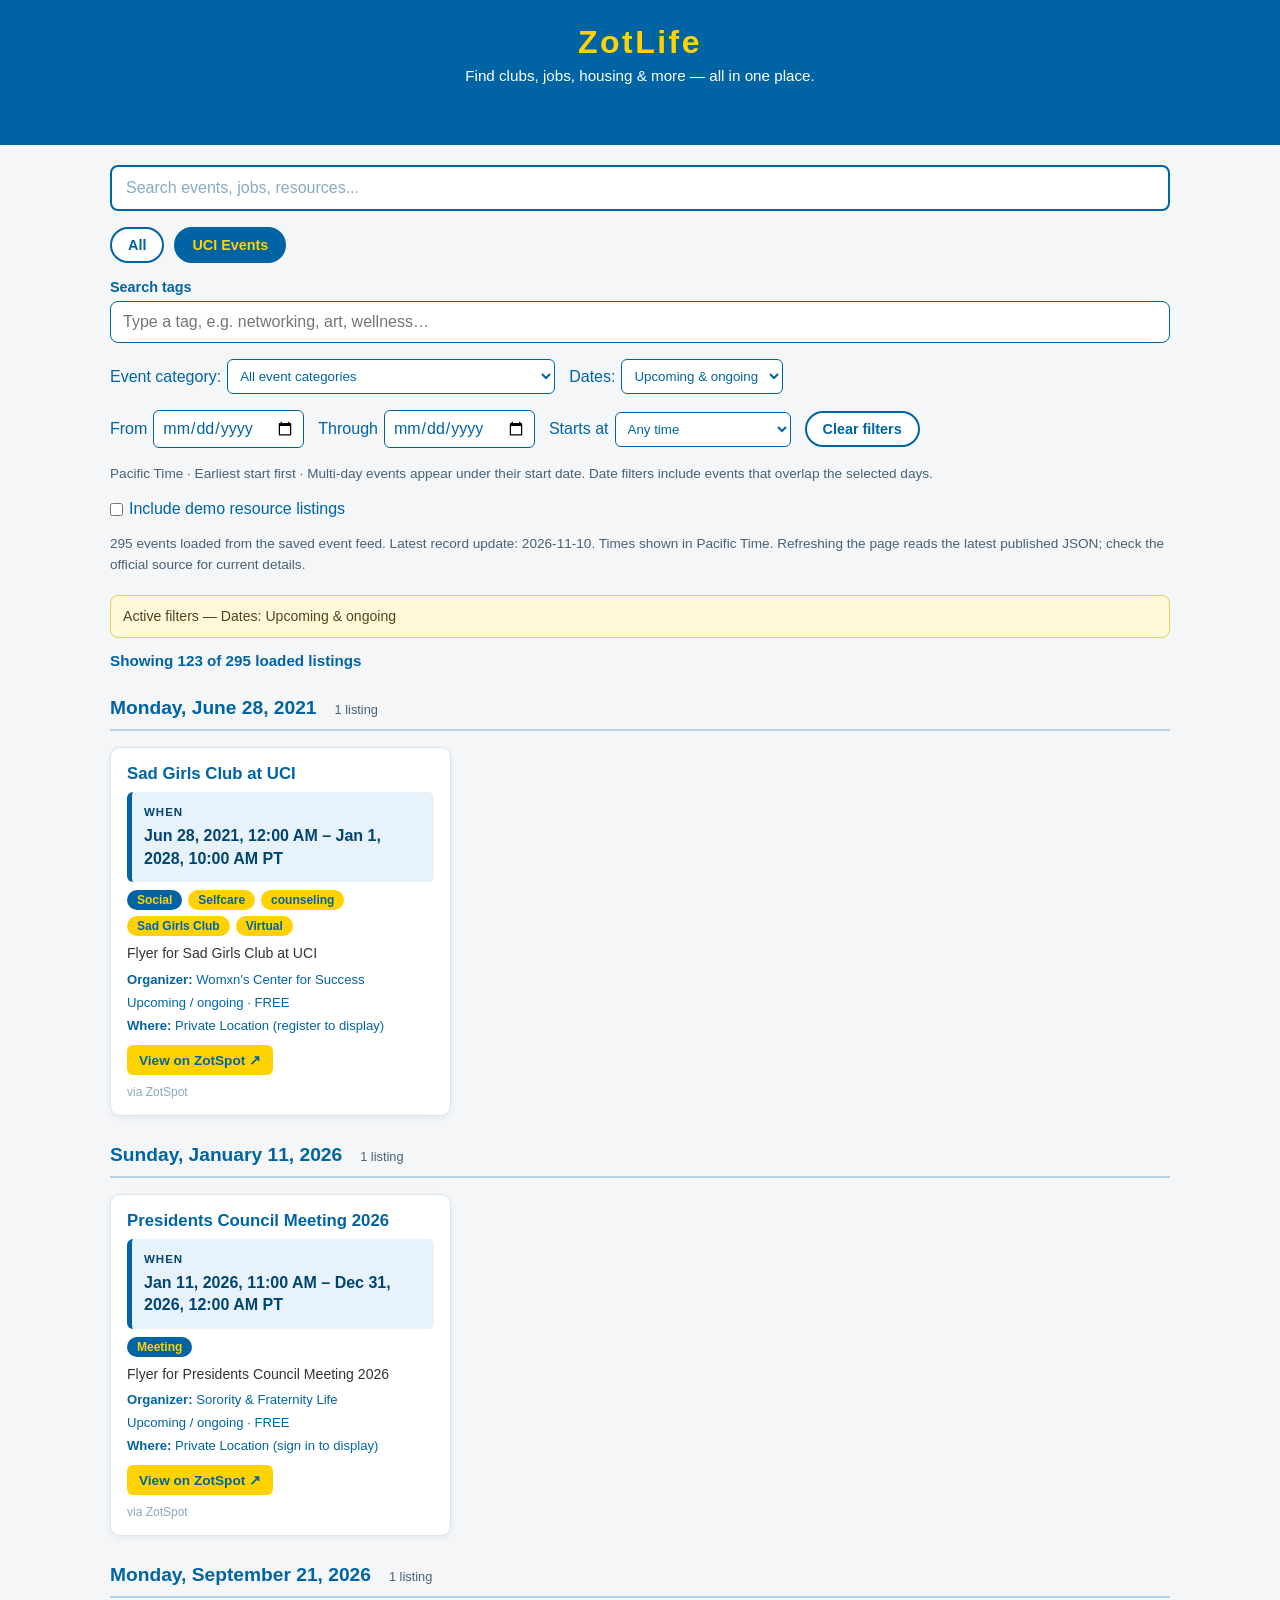
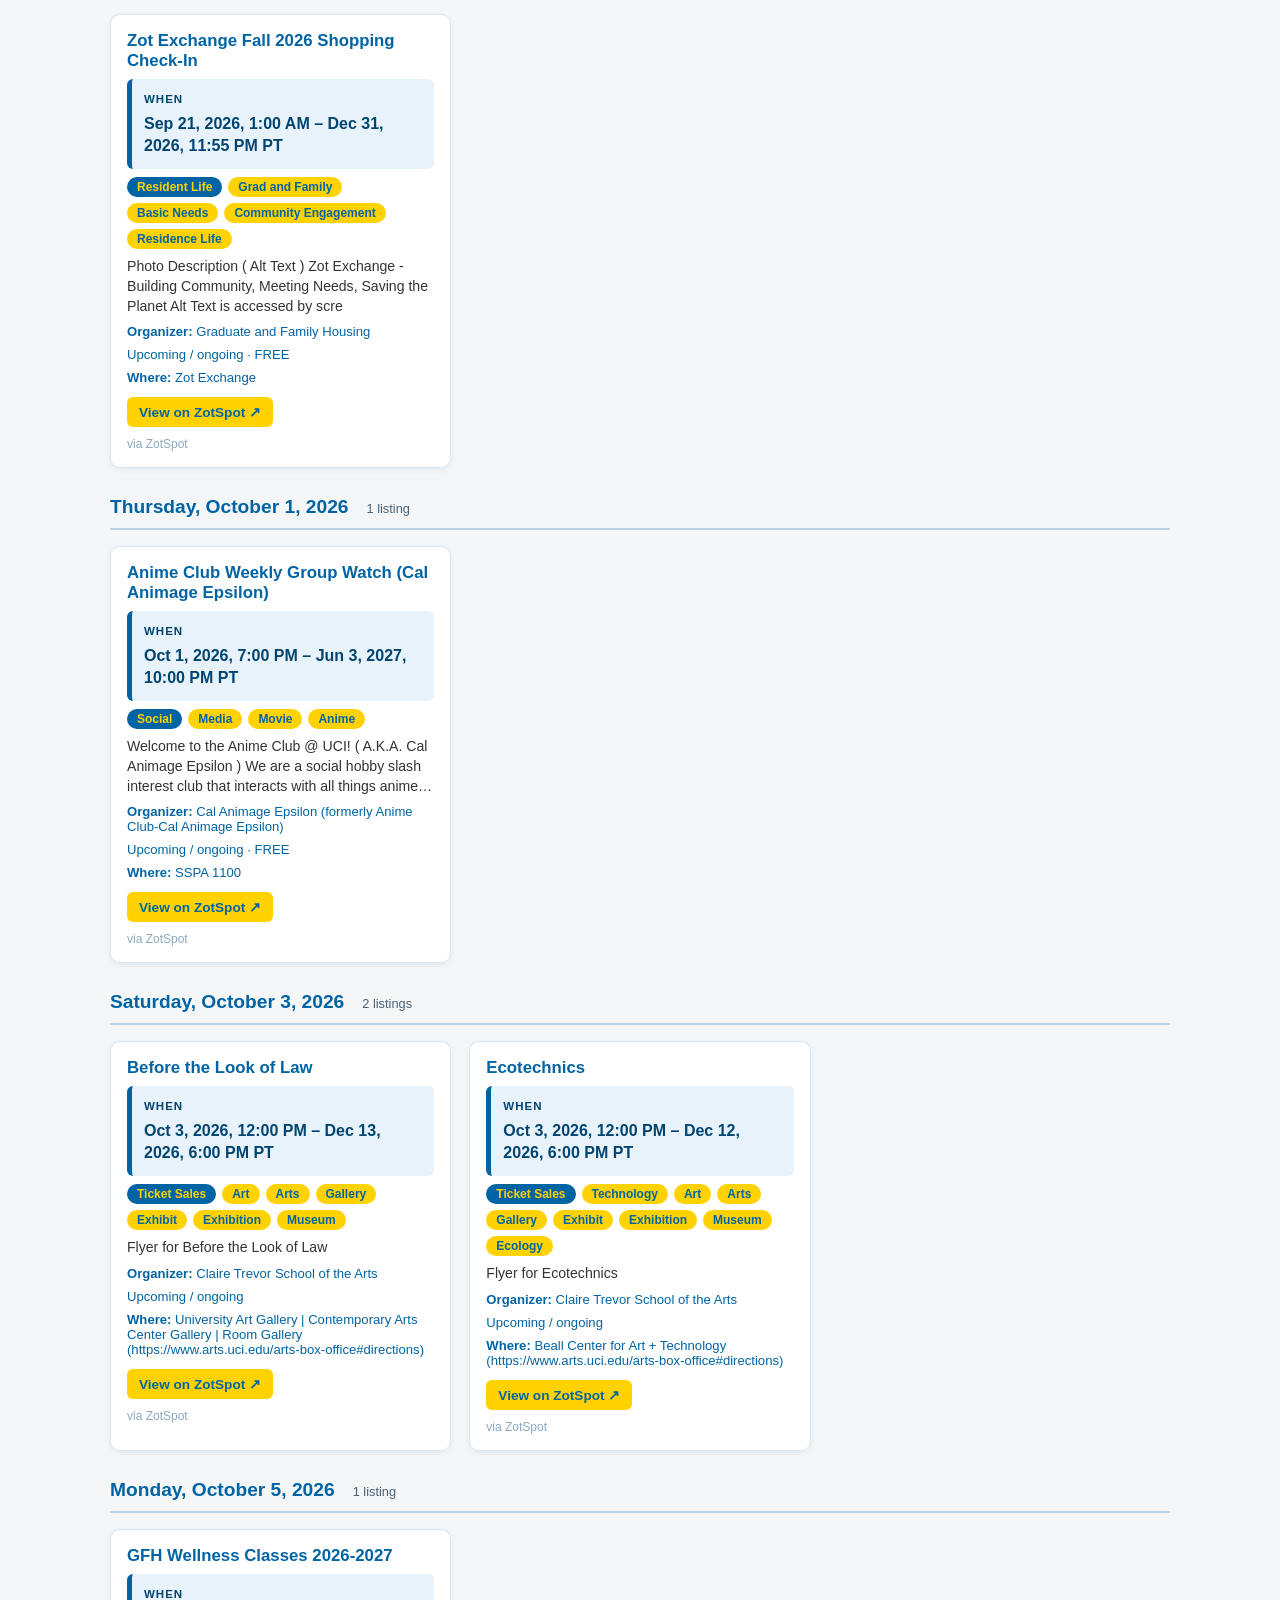
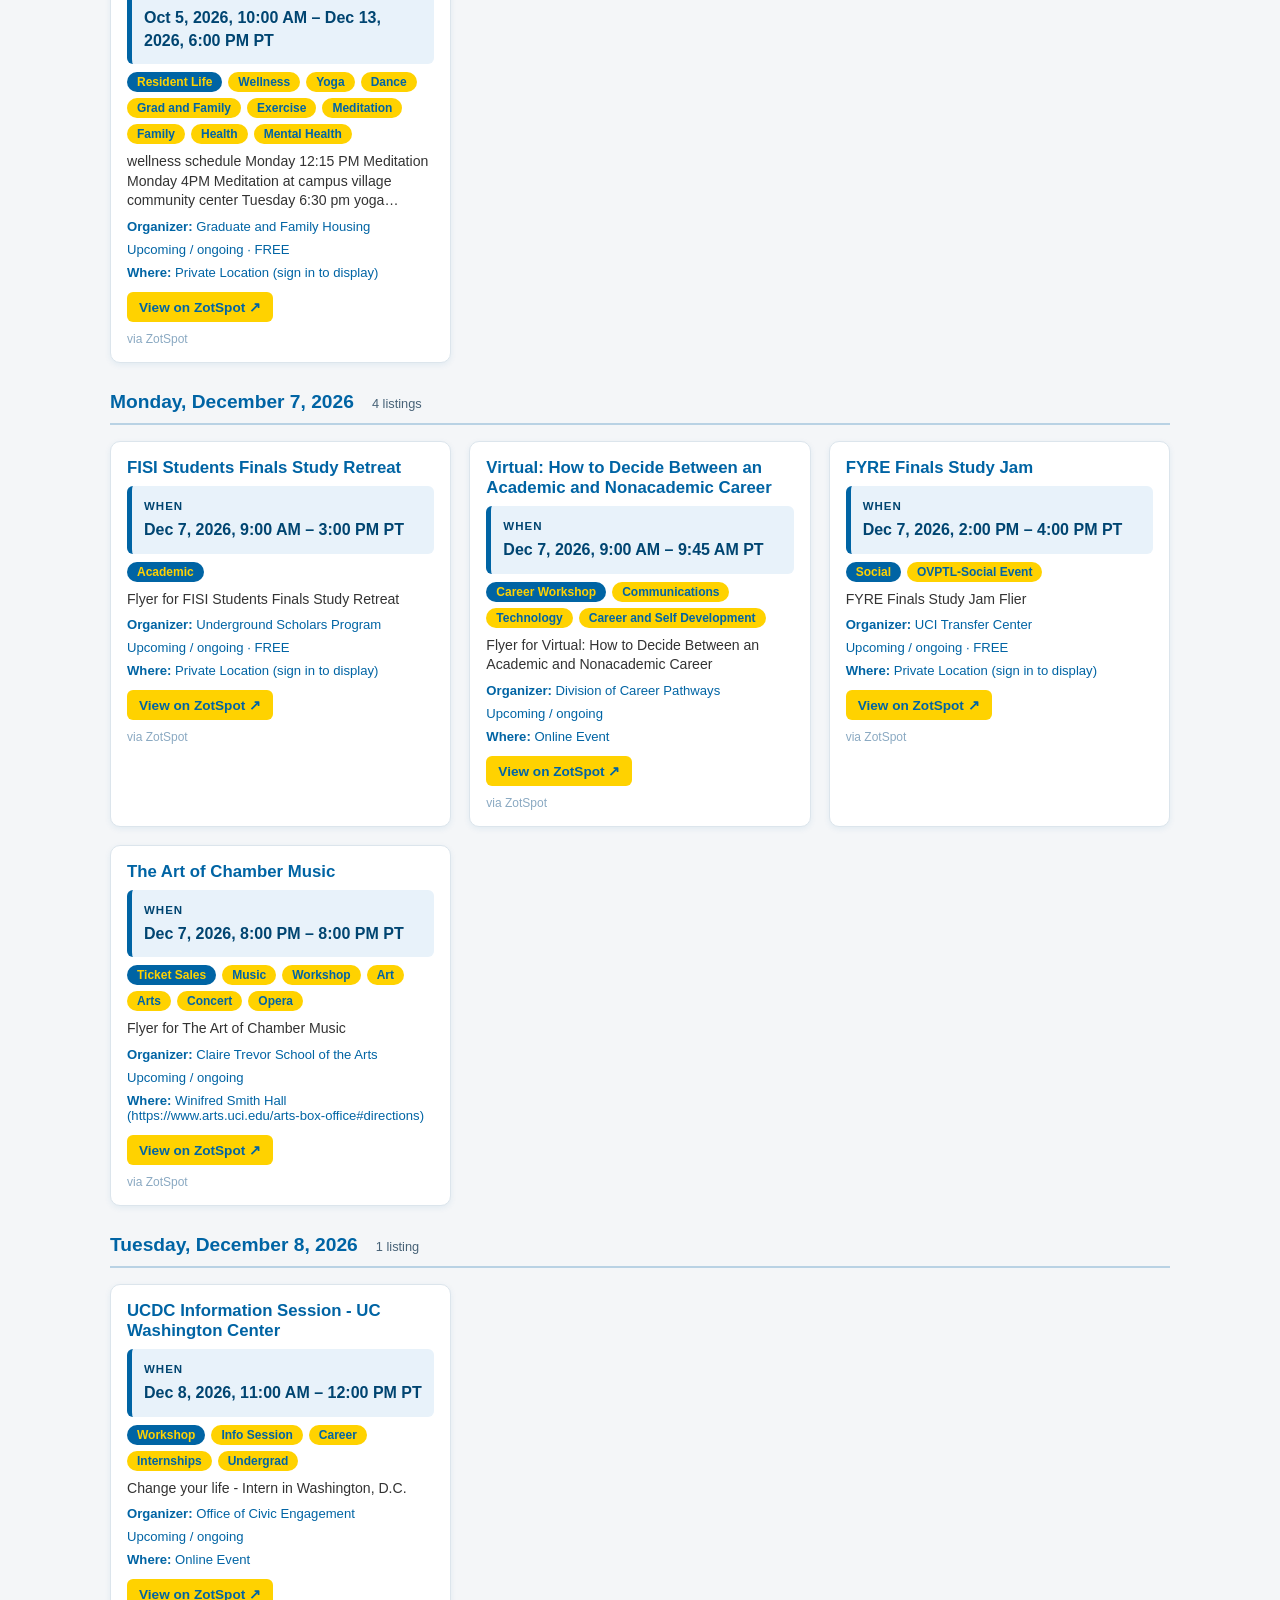
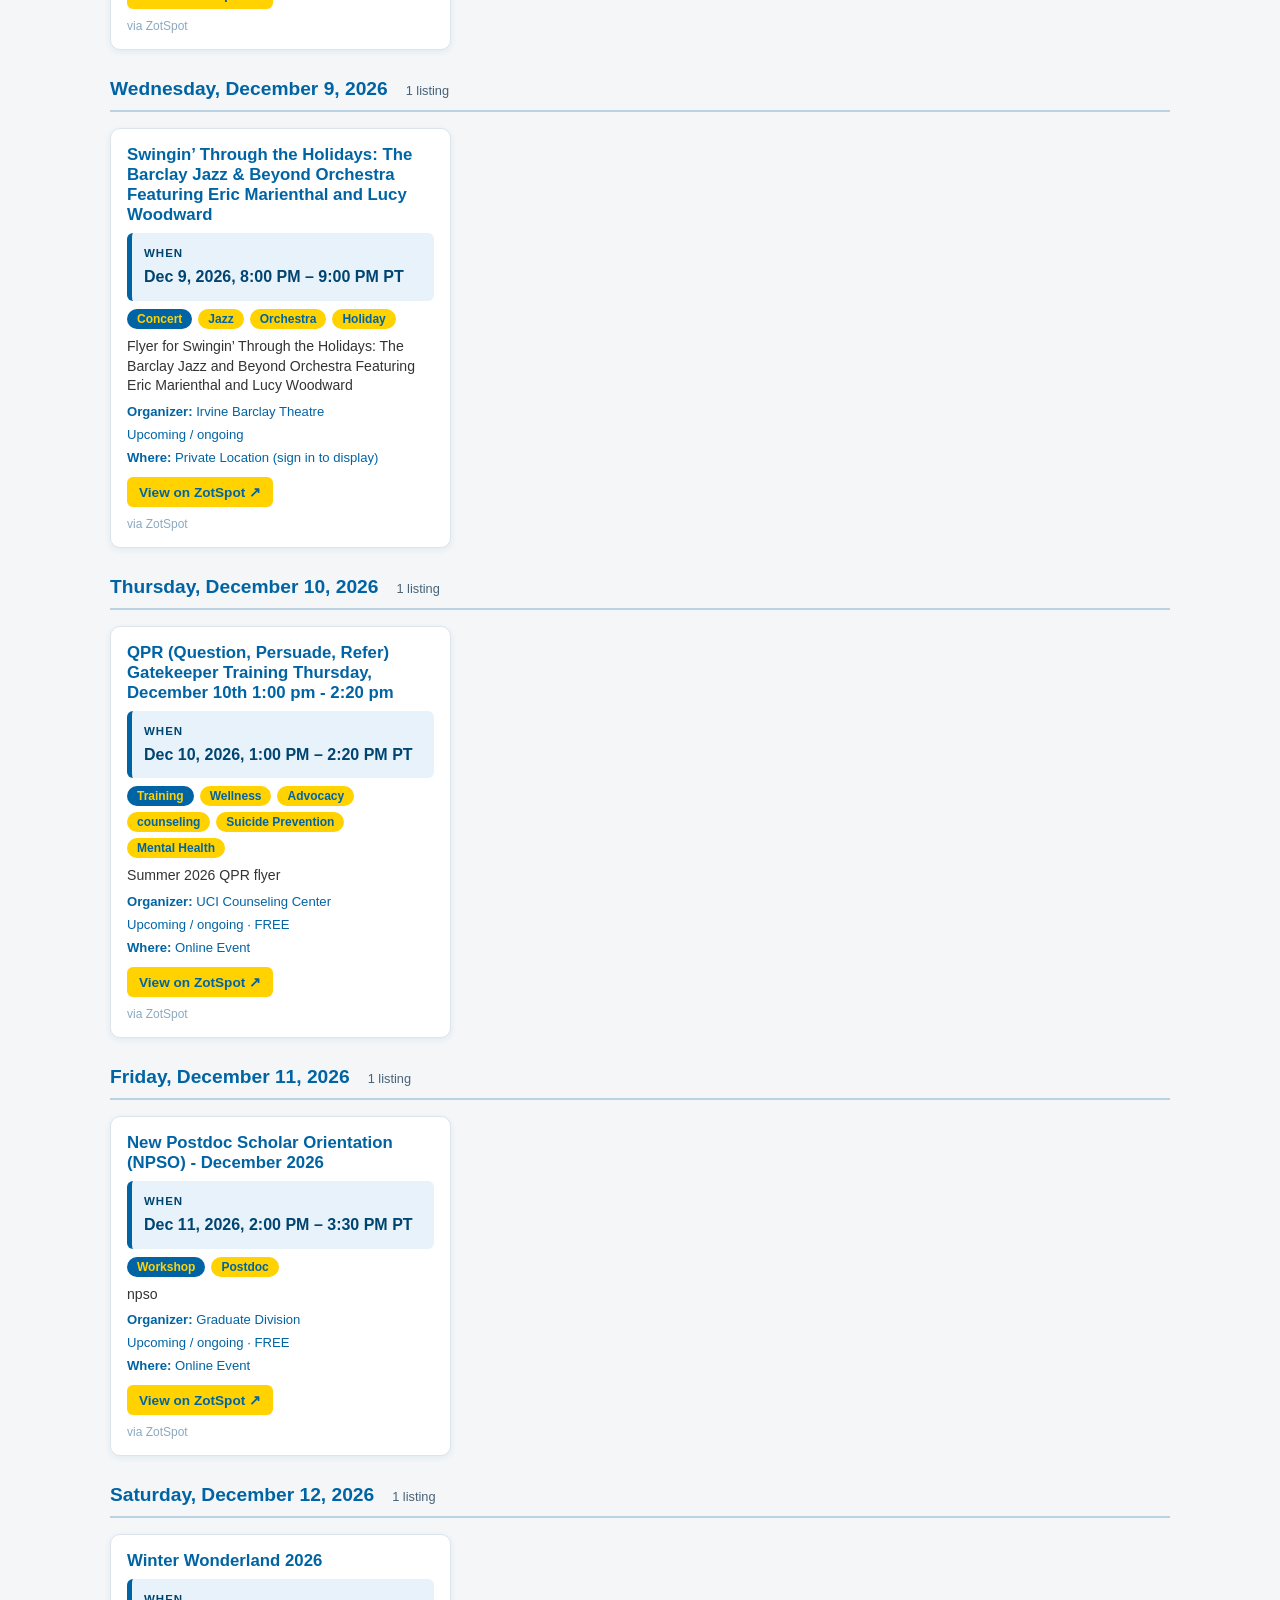
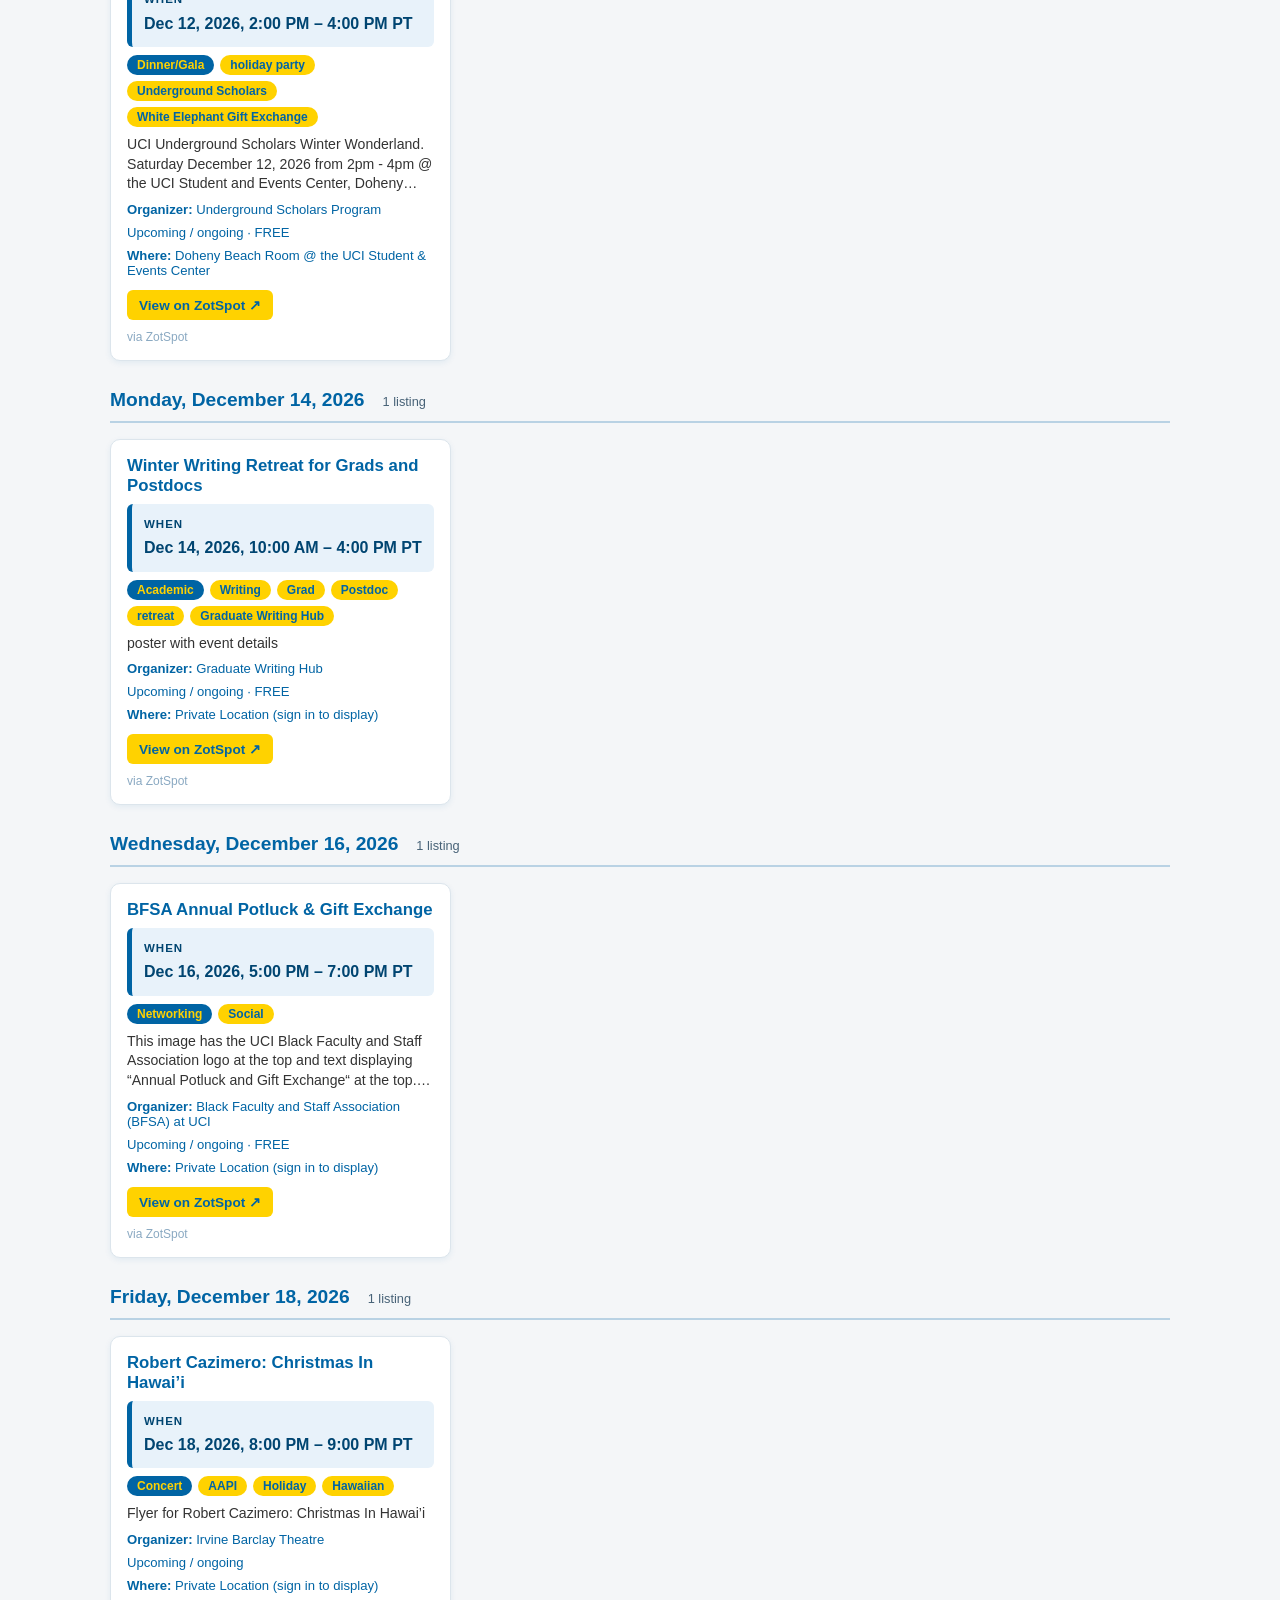
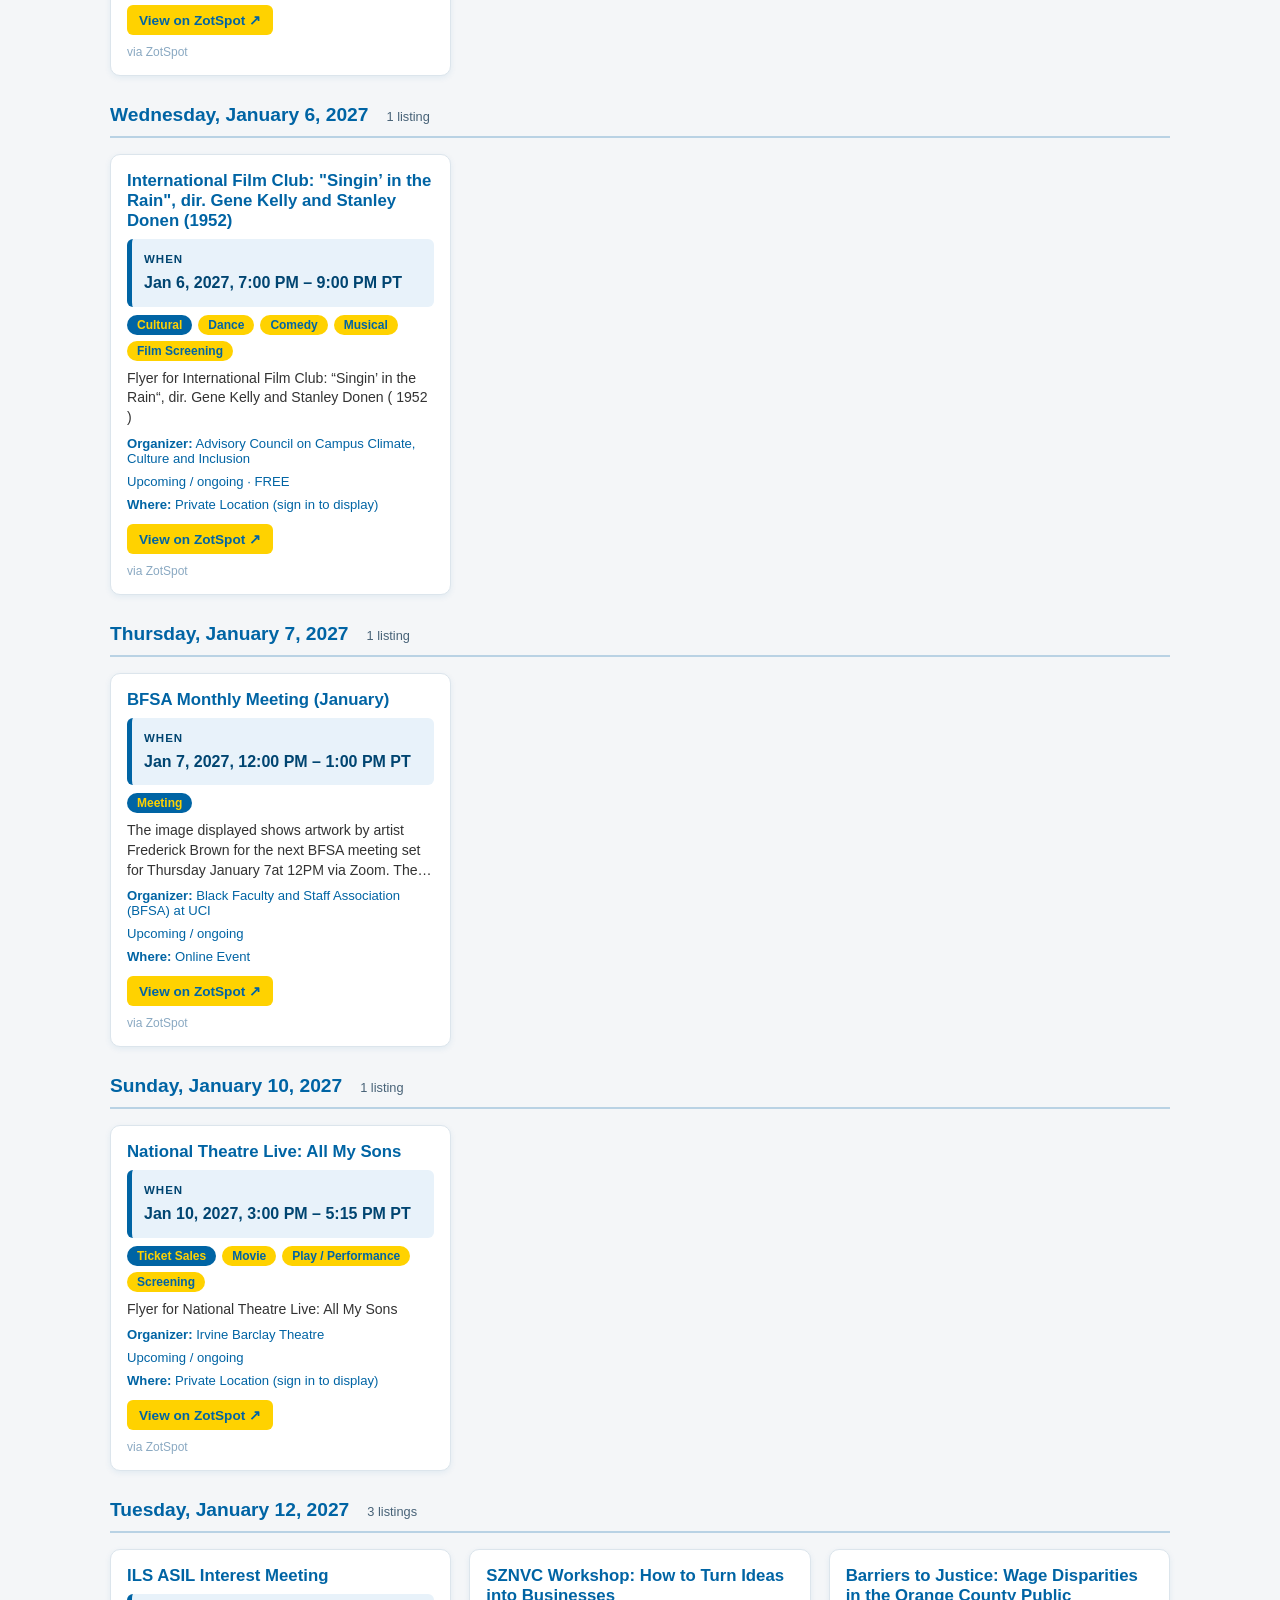
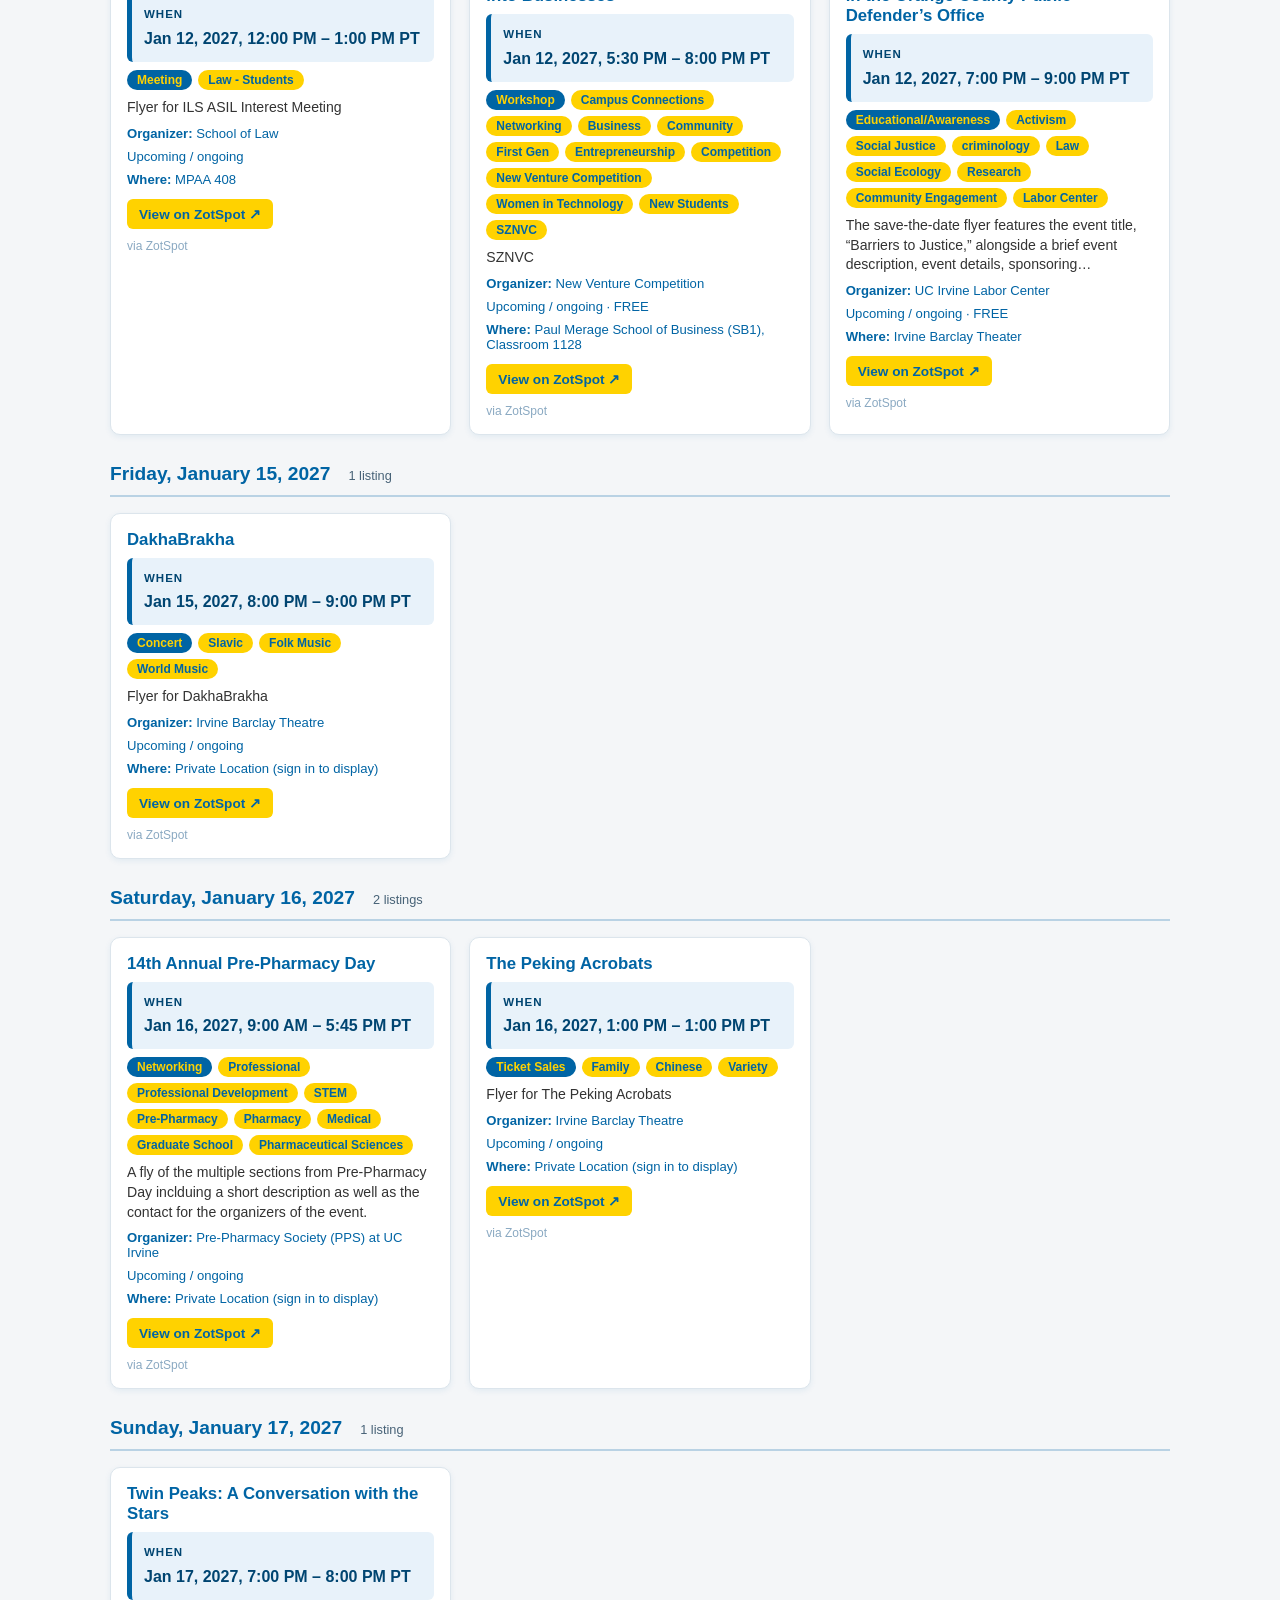
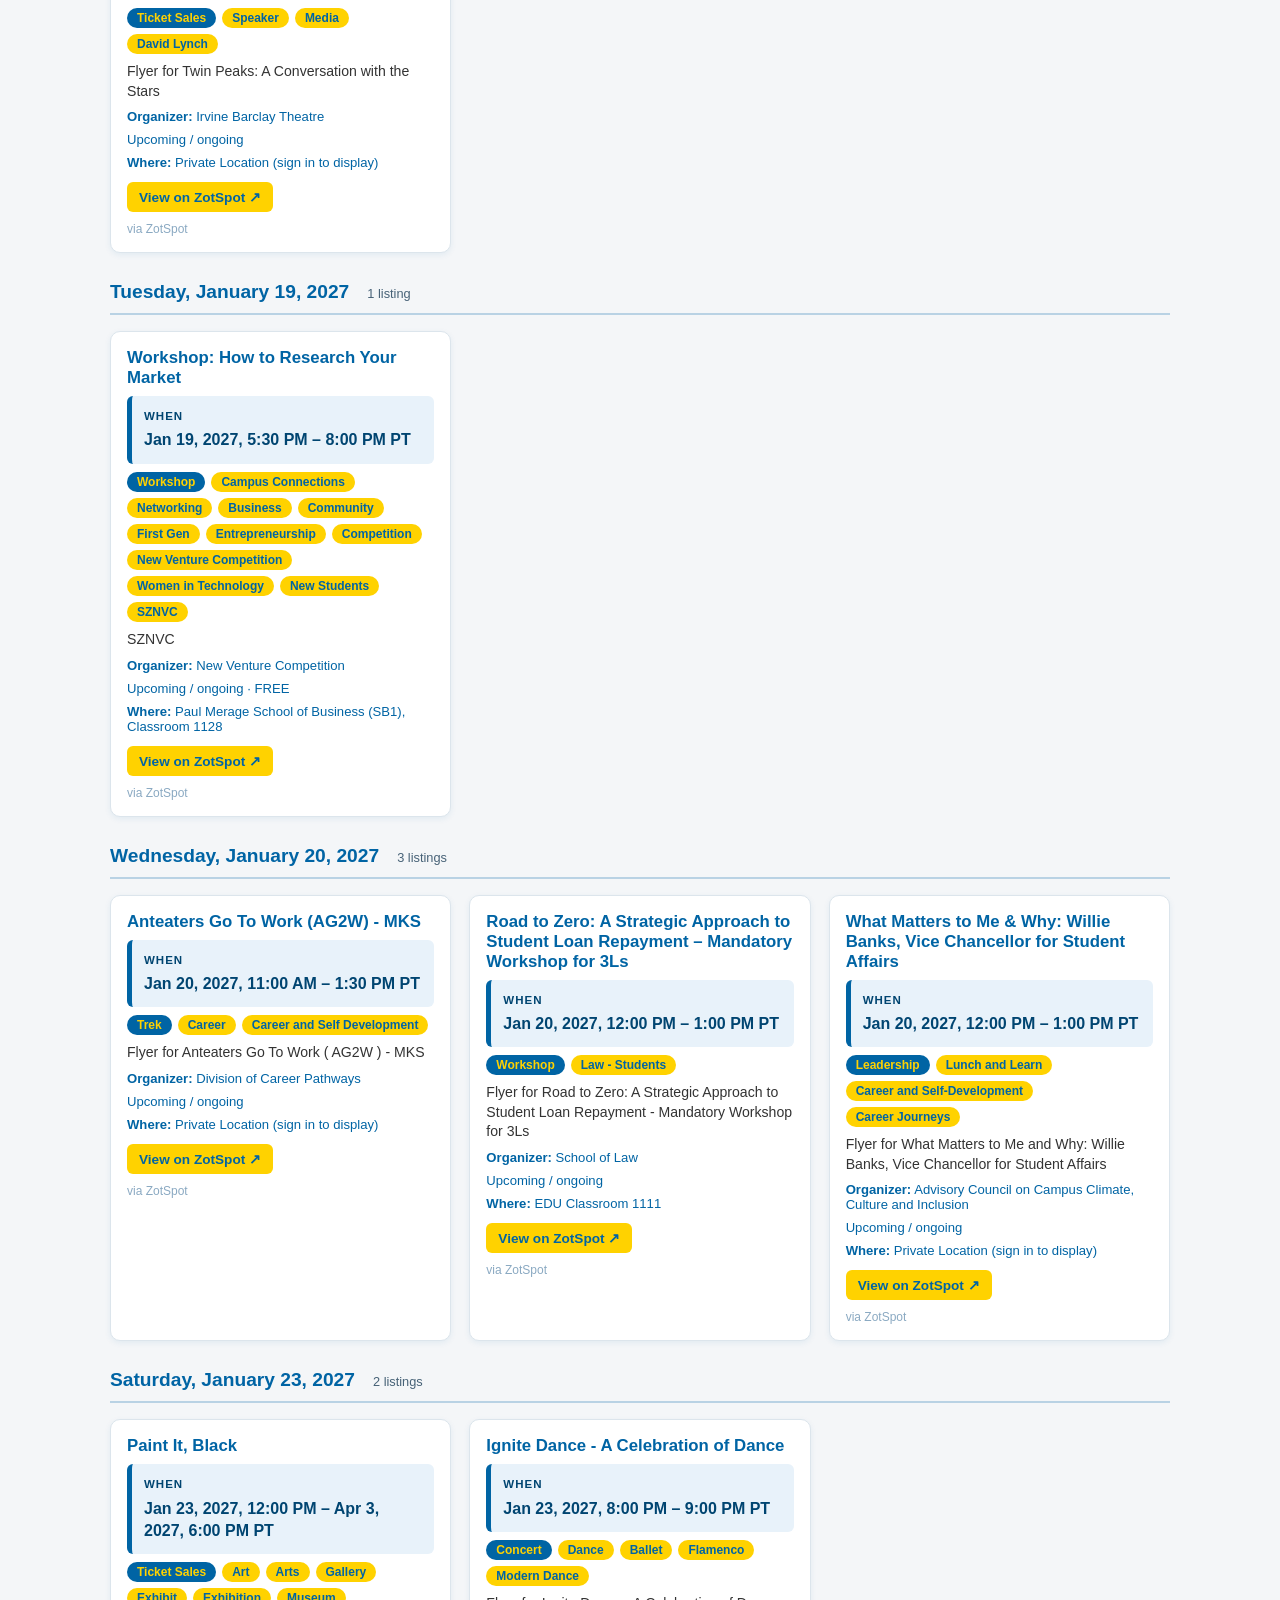
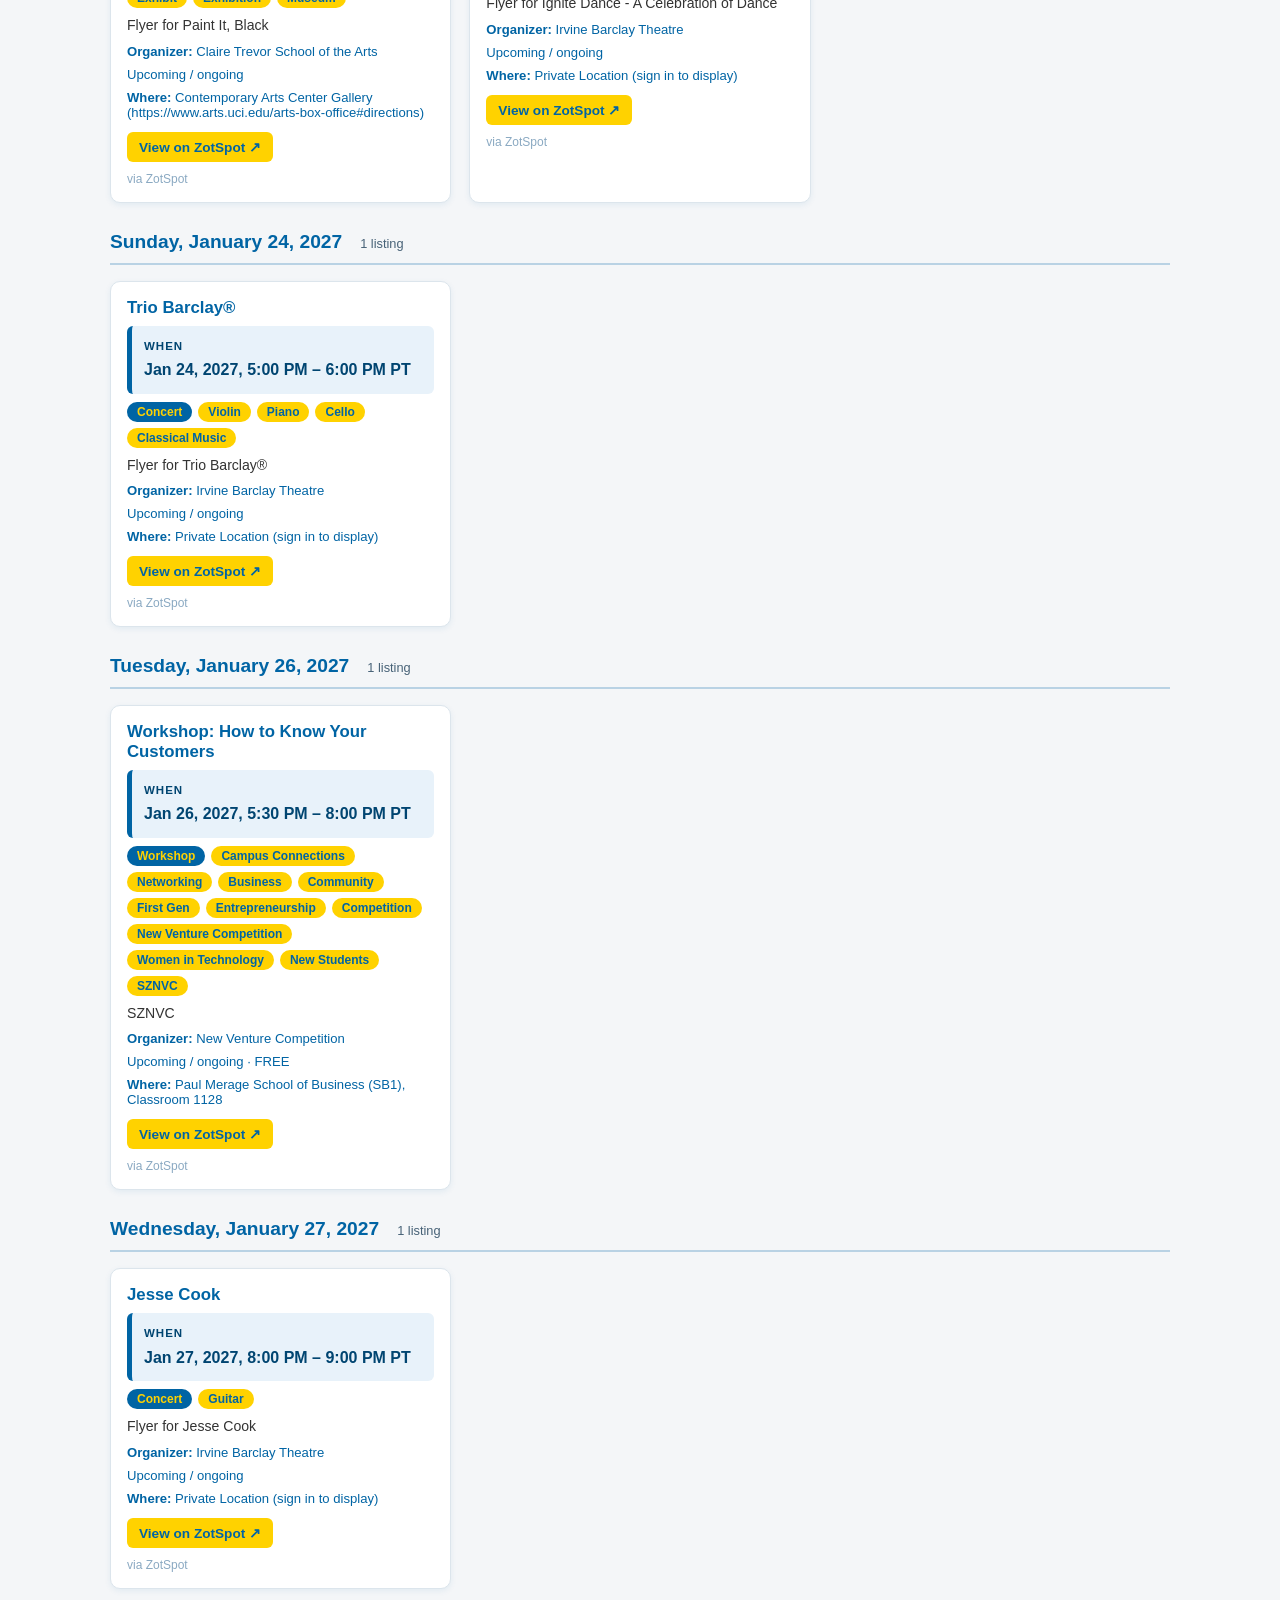
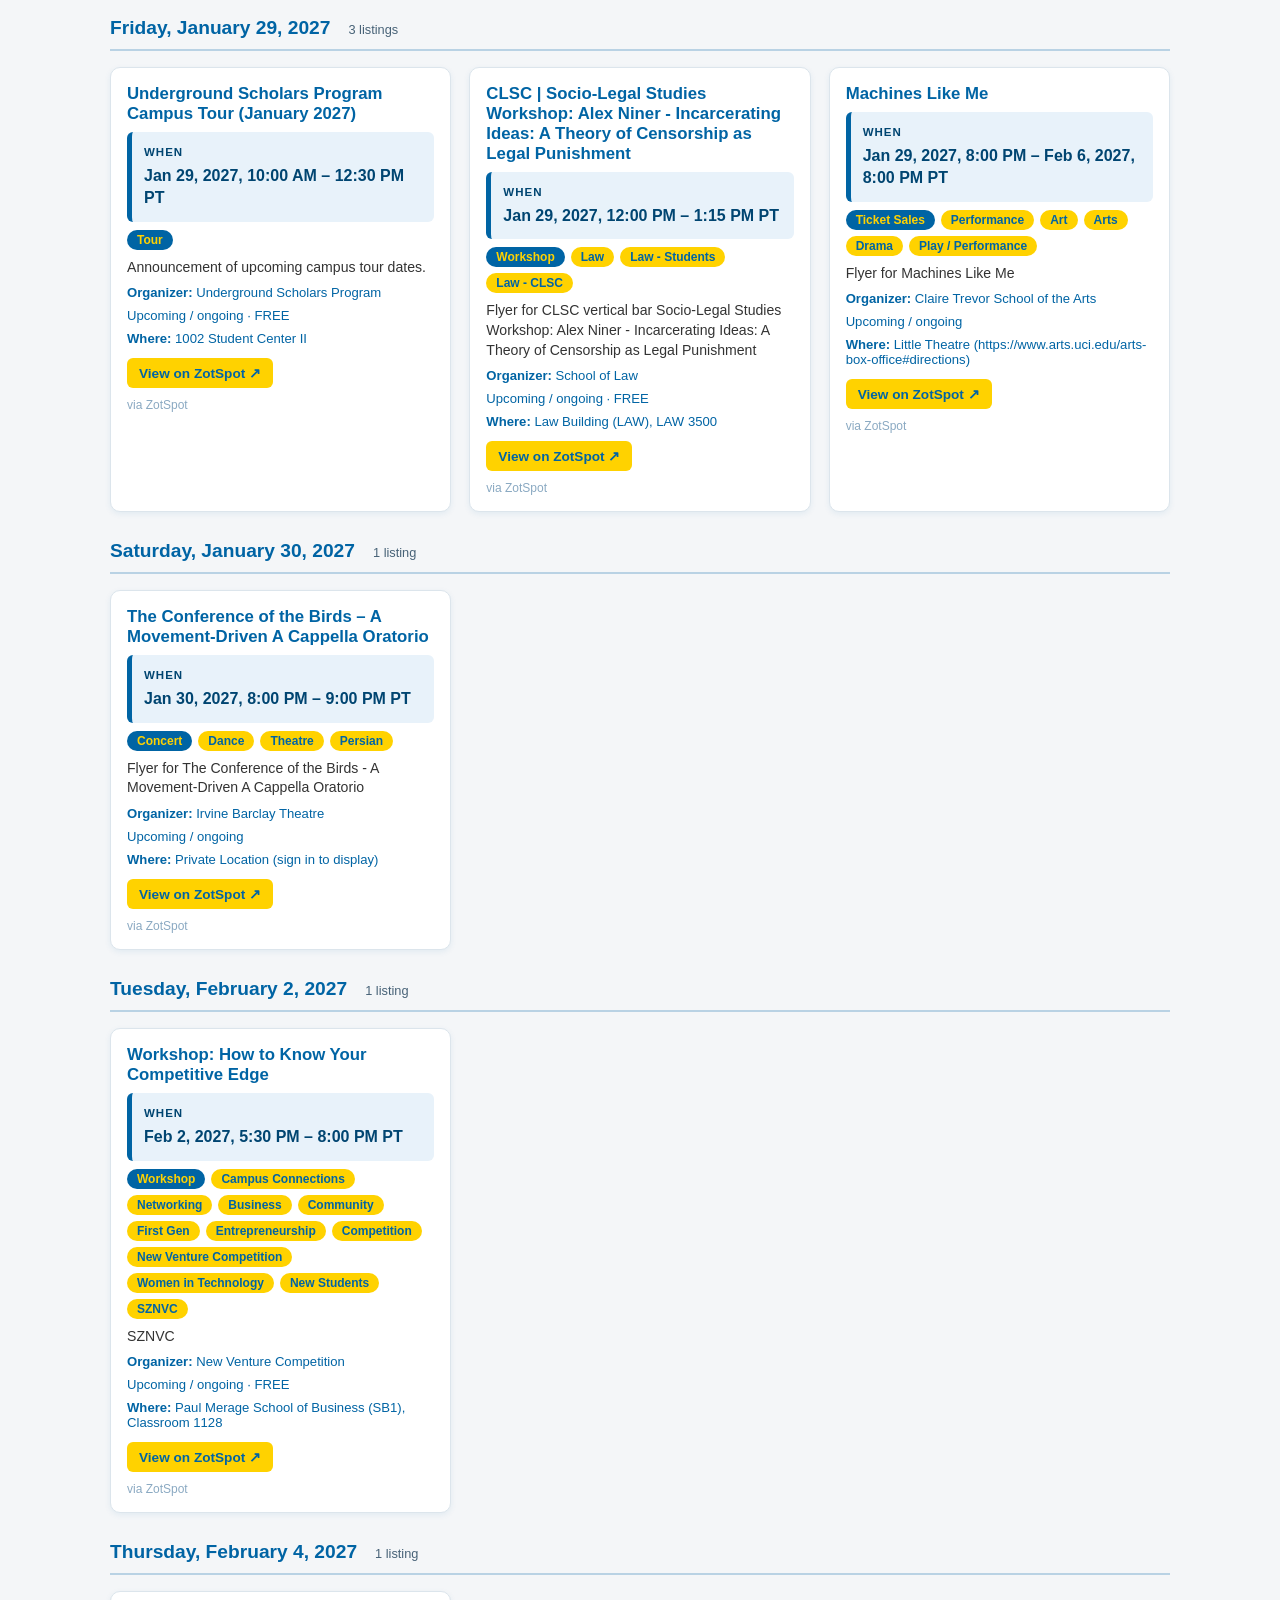
==== commit 5108f5b2: "test test" ====
--- a/campus_connect___mvp_prototype.html
+++ b/campus_connect___mvp_prototype.html
@@ -214,17 +214,15 @@
 <header>
   <h1>ZotLife</h1>
   <p>Find clubs, jobs, housing &amp; more — all in one place.</p>
-
-  <!-- <p><a href="https://zotspot.uci.edu/events" target="_blank" rel="noopener noreferrer">Open the live UCI events calendar ↗</a></p> -->
-
-<header>
   <a href="campus_connect___mvp_prototype.html" class="brand">ZotLife</a>
   <nav>
     <a href="campus_connect___mvp_prototype.html" class="active">Events</a>
     <a href="resources.html">Resources</a>
     <a href="https://campusgroups.uci.edu/events" target="_blank" rel="noopener noreferrer">Open the live UCI events calendar ↗</a>
   </nav>
-</header>
+
+  <!-- <p><a href="https://zotspot.uci.edu/events" target="_blank" rel="noopener noreferrer">Open the live UCI events calendar ↗</a></p> -->
+
 </header>
 
 <main>
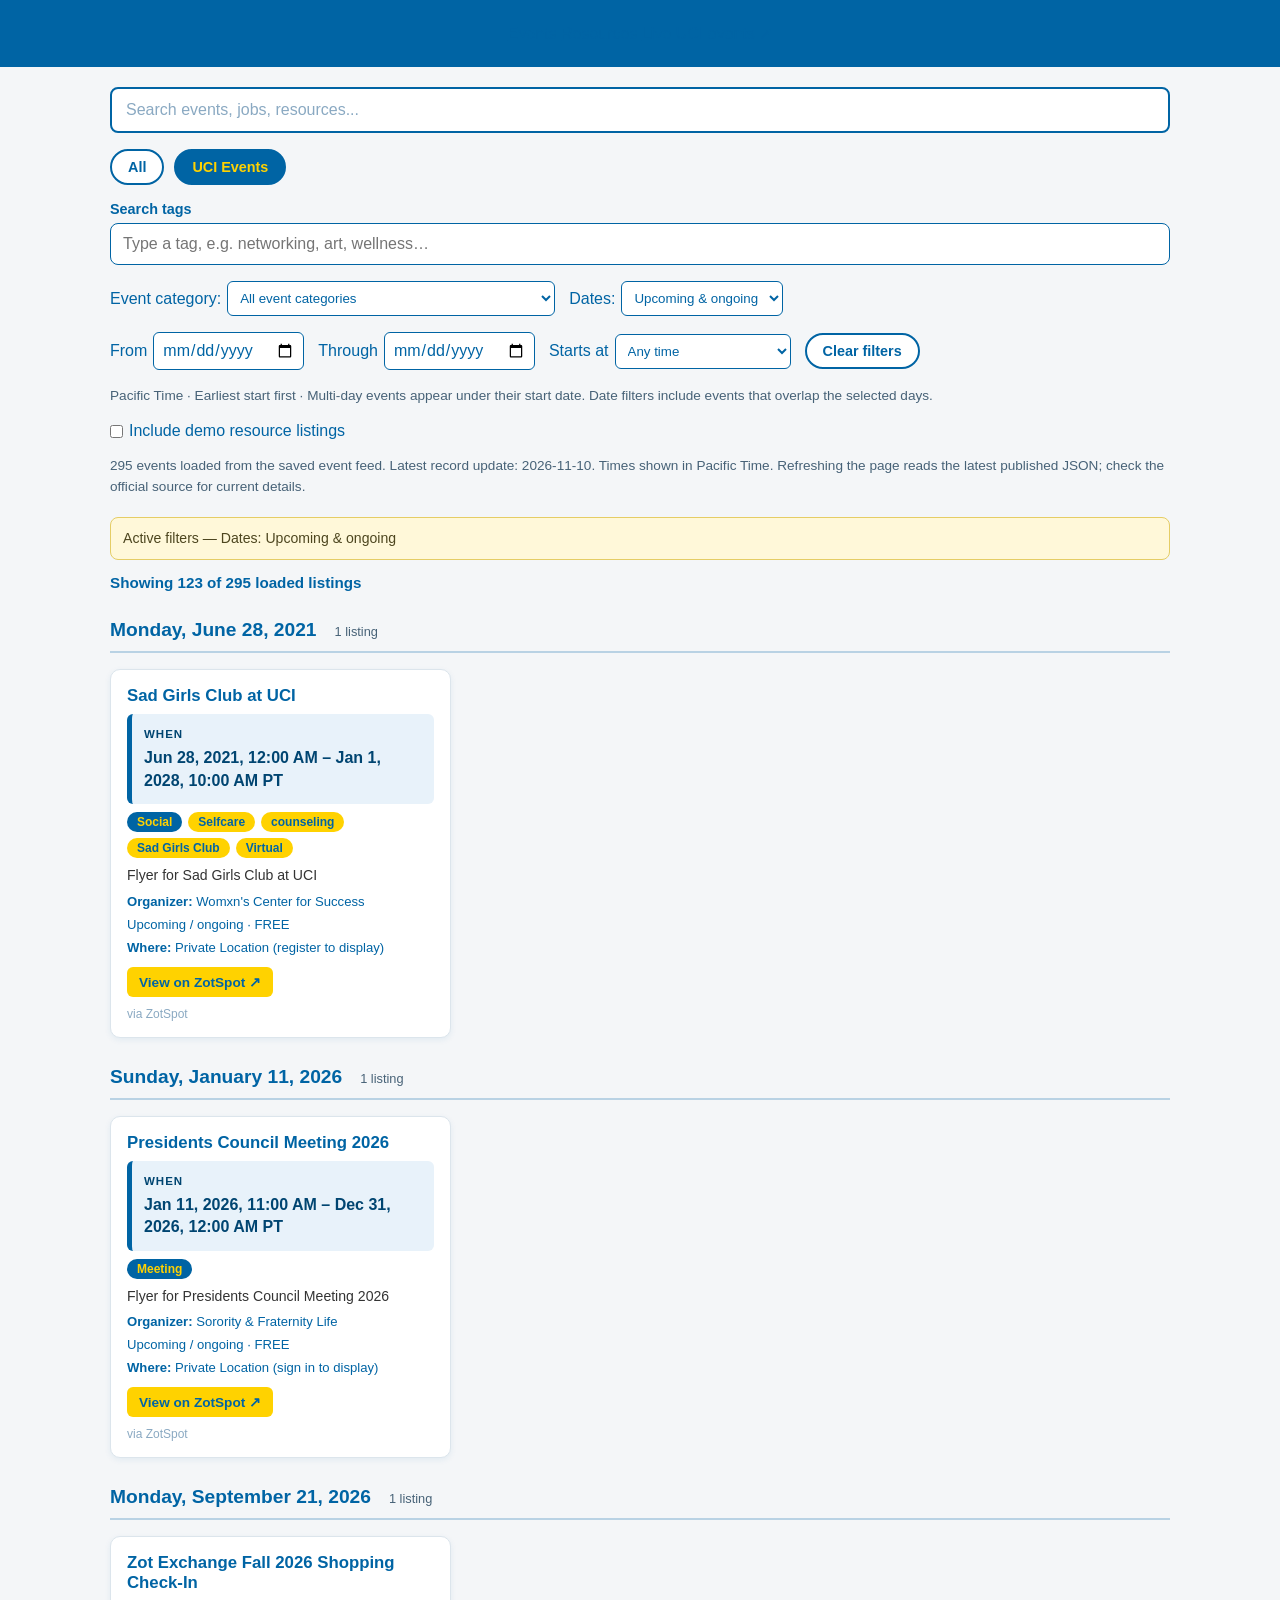
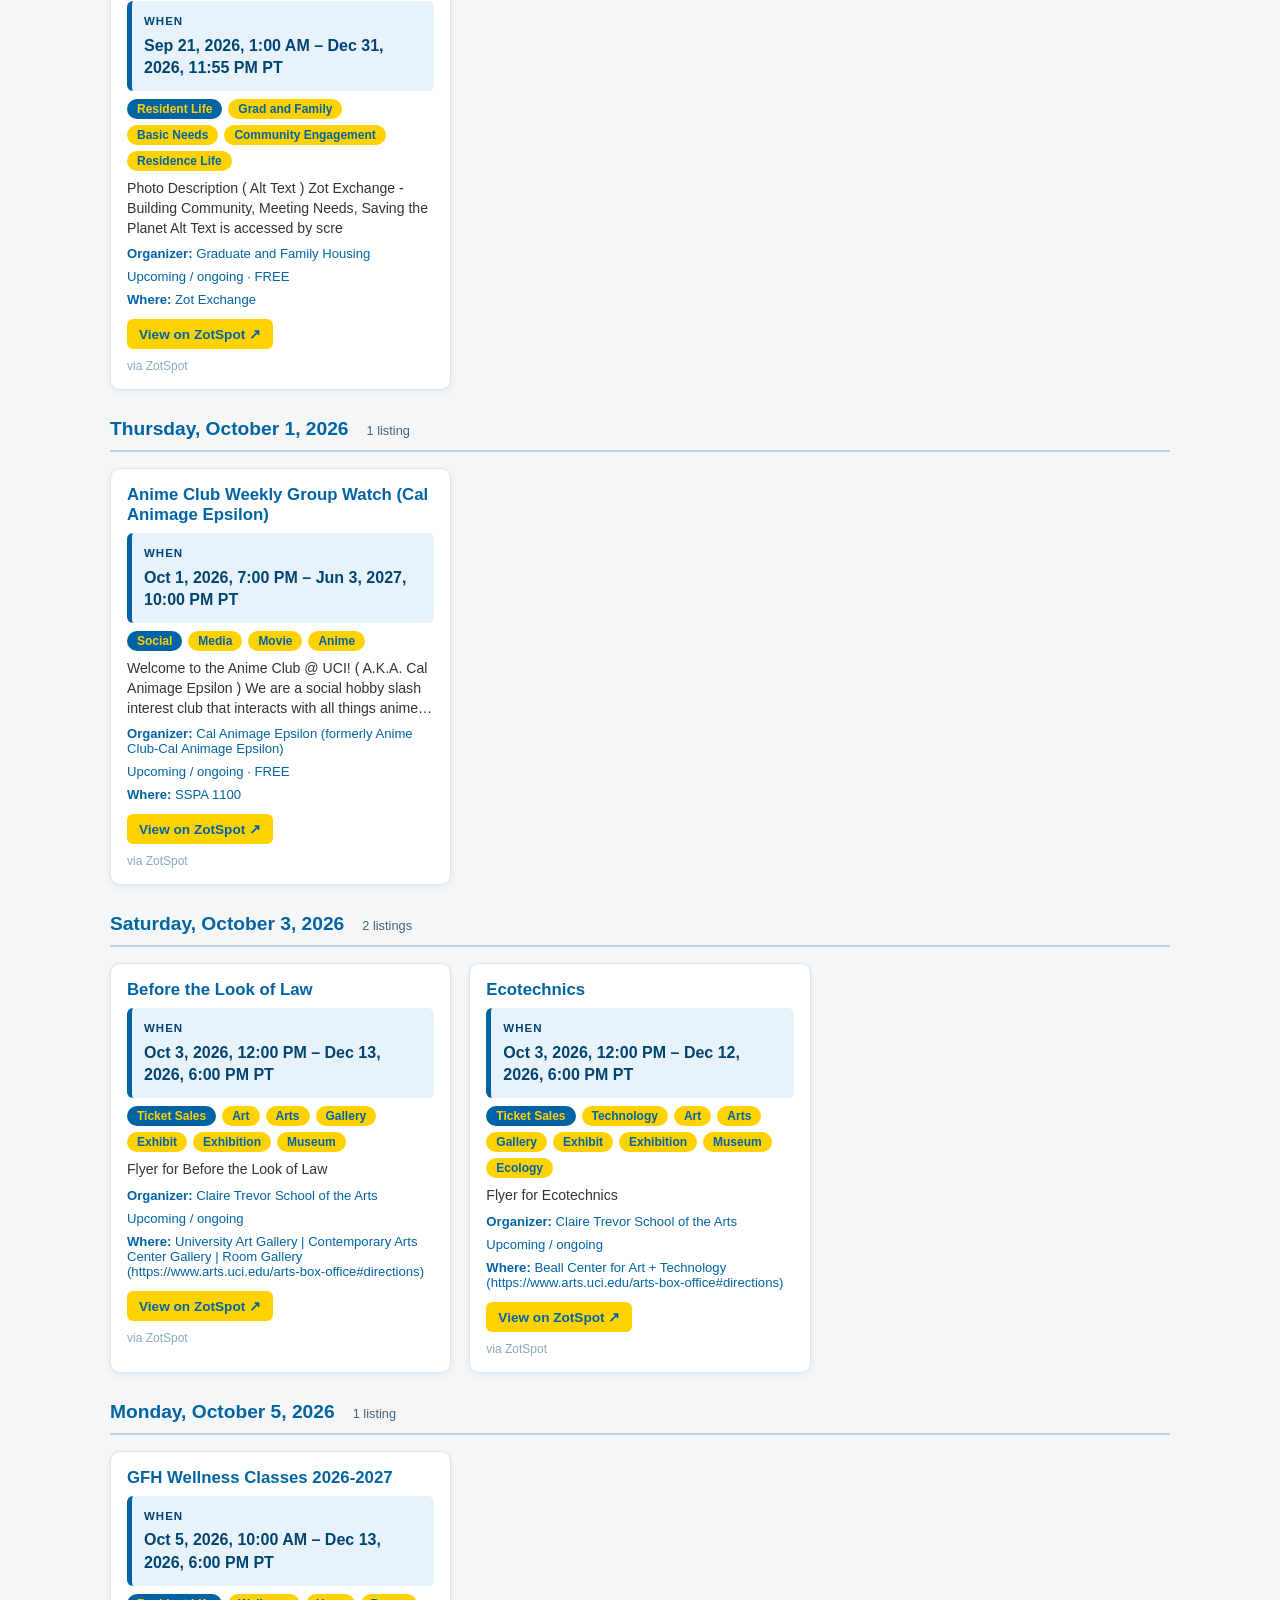
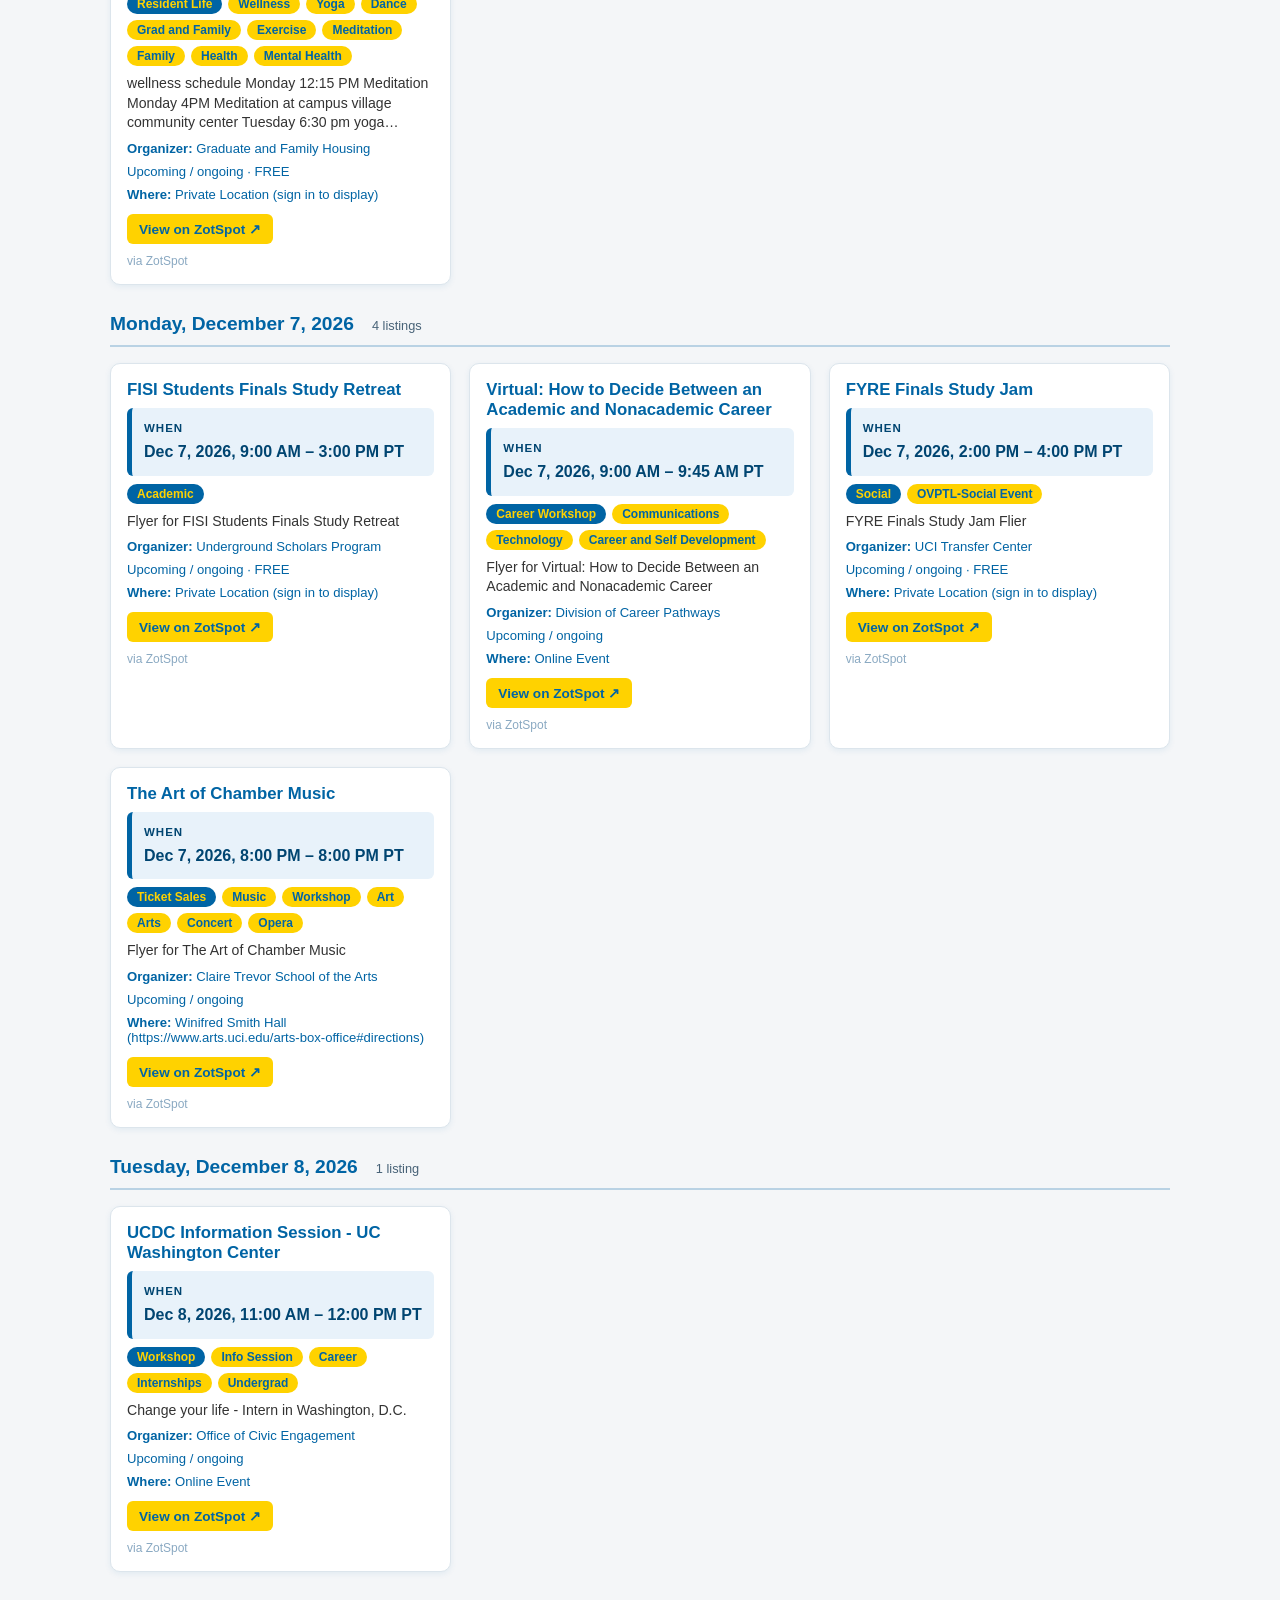
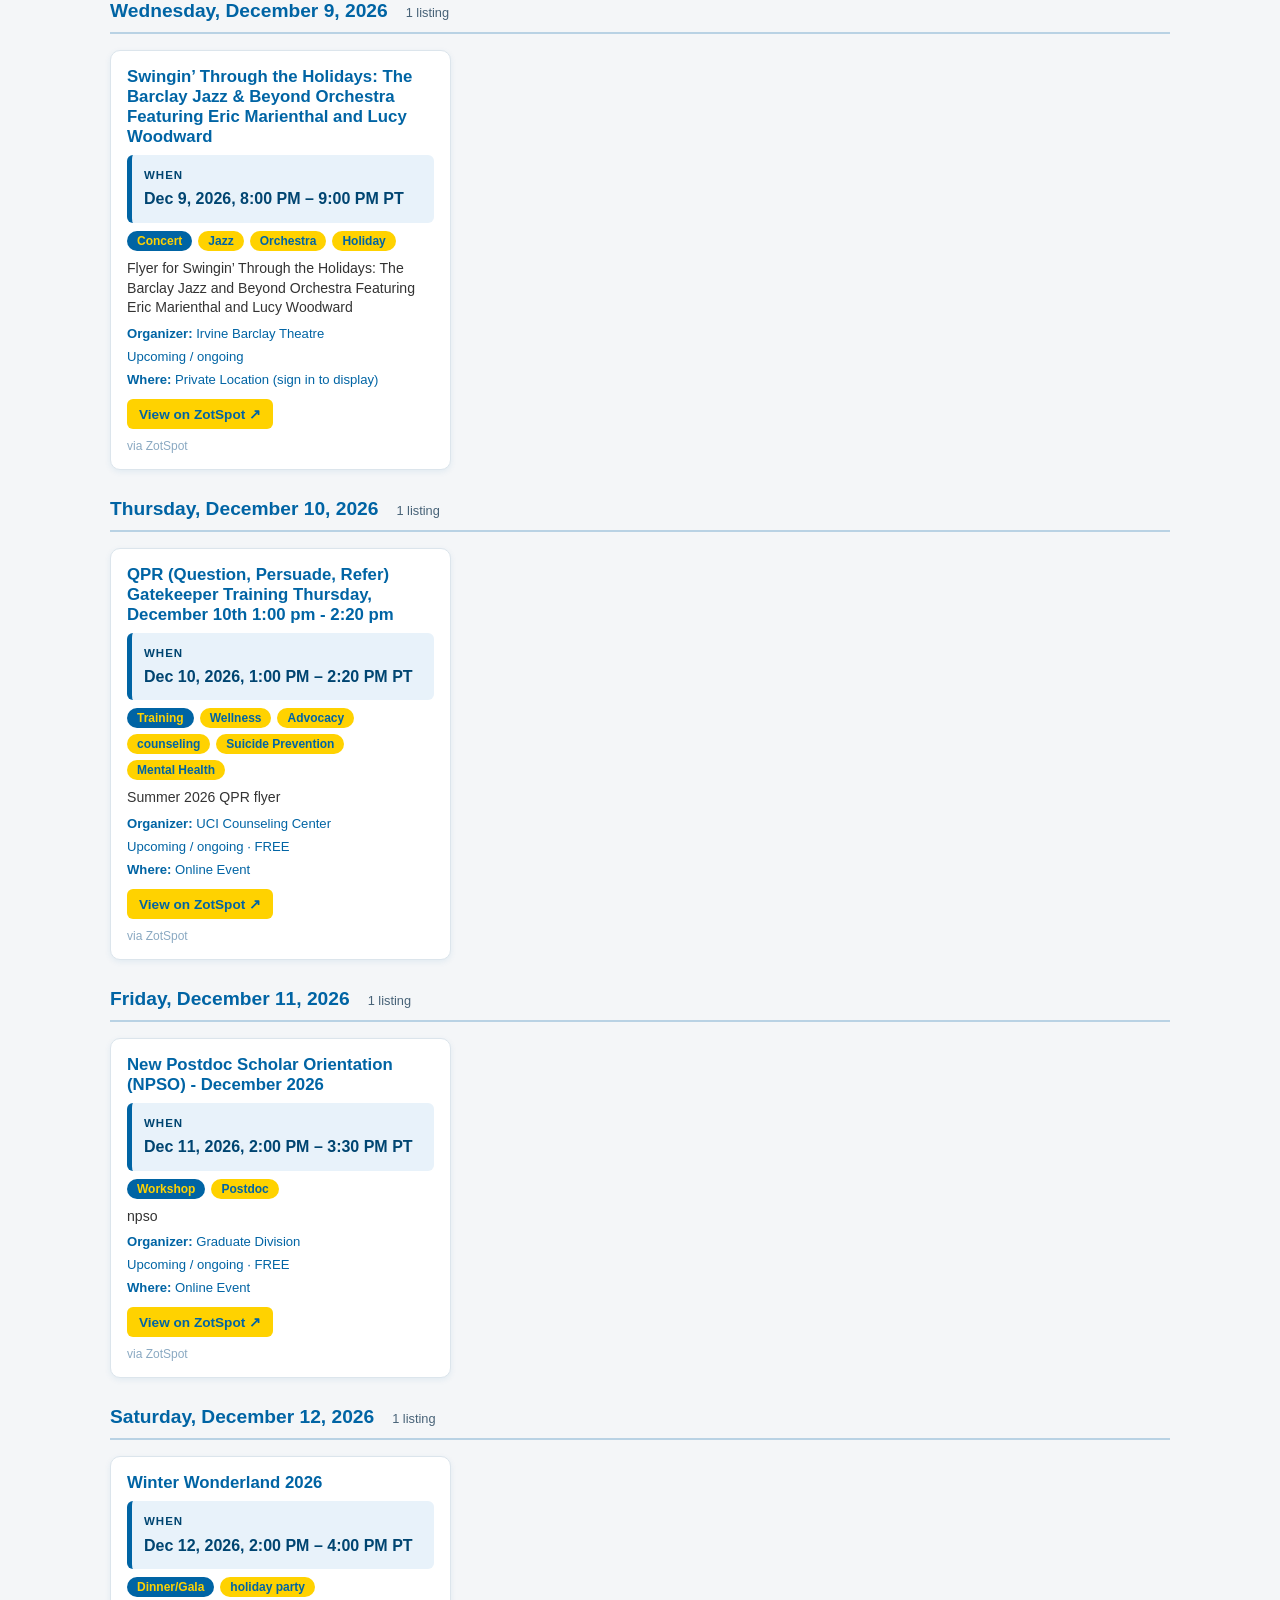
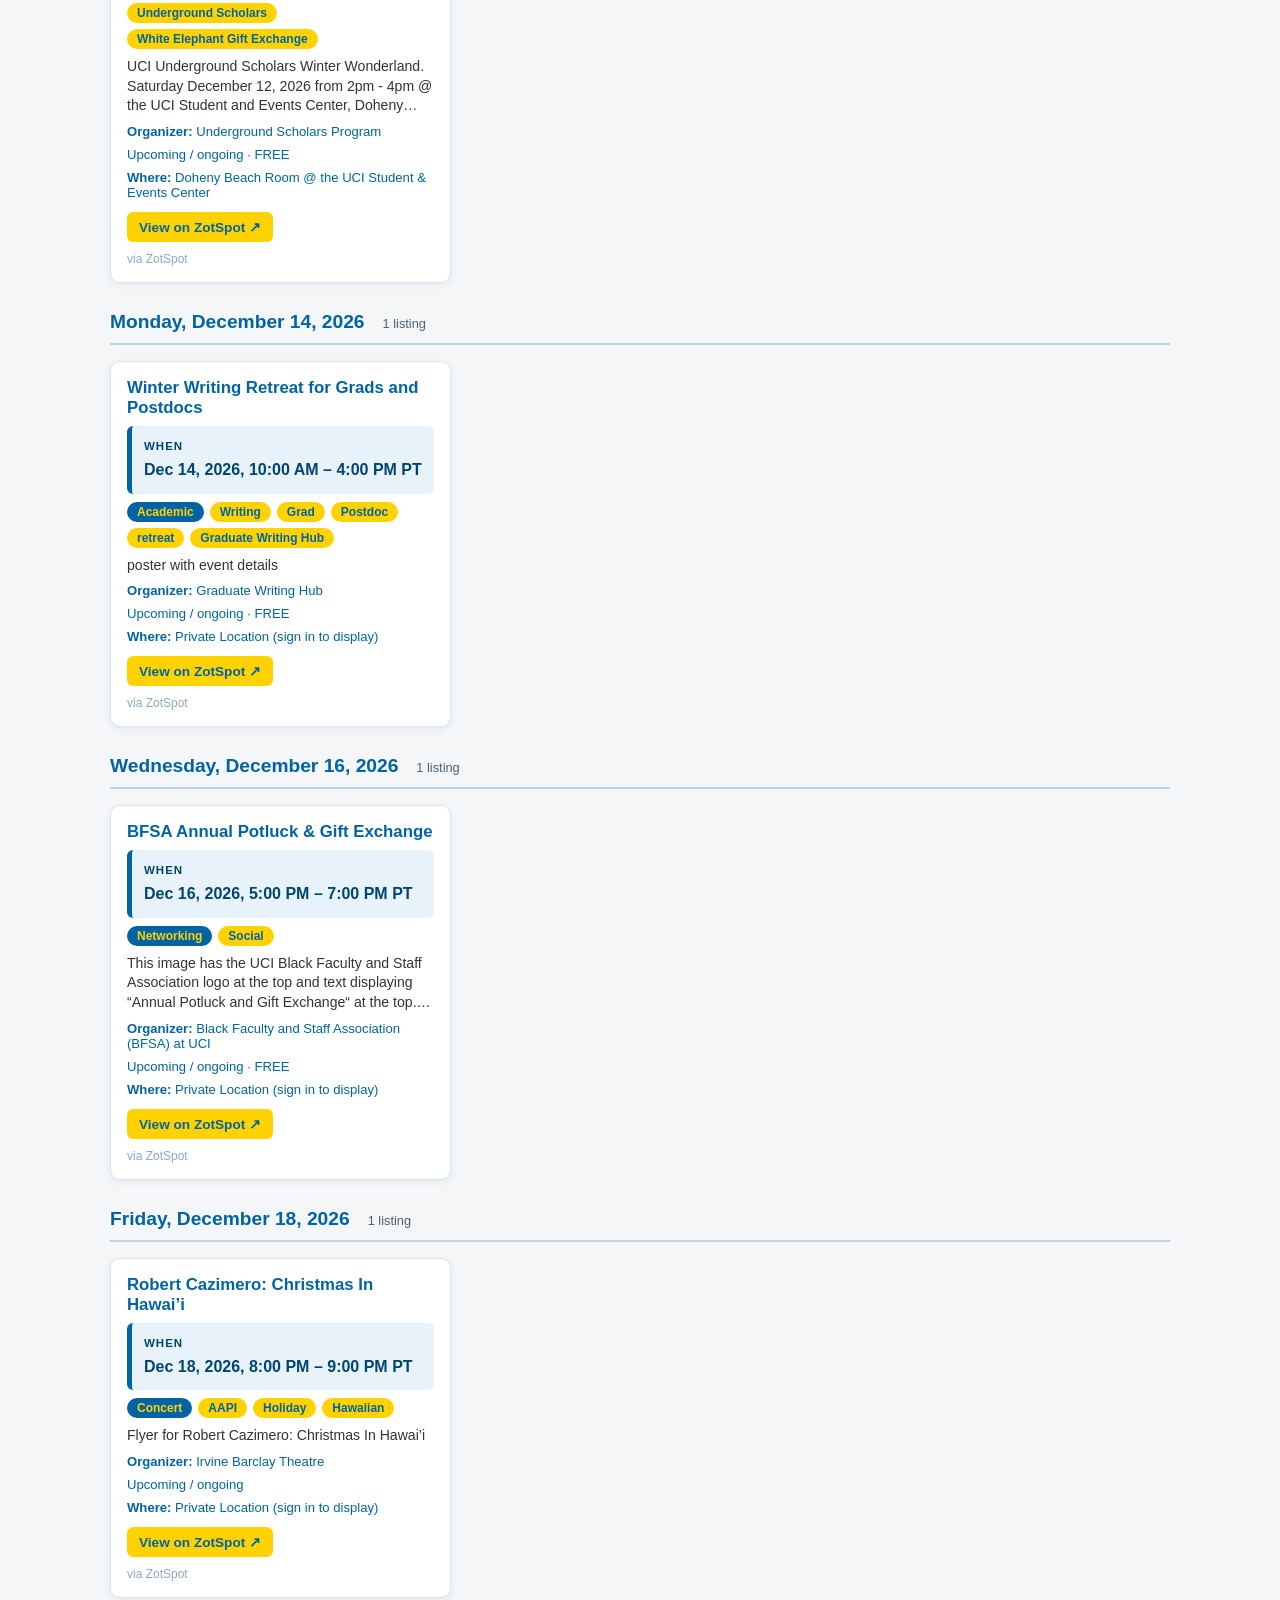
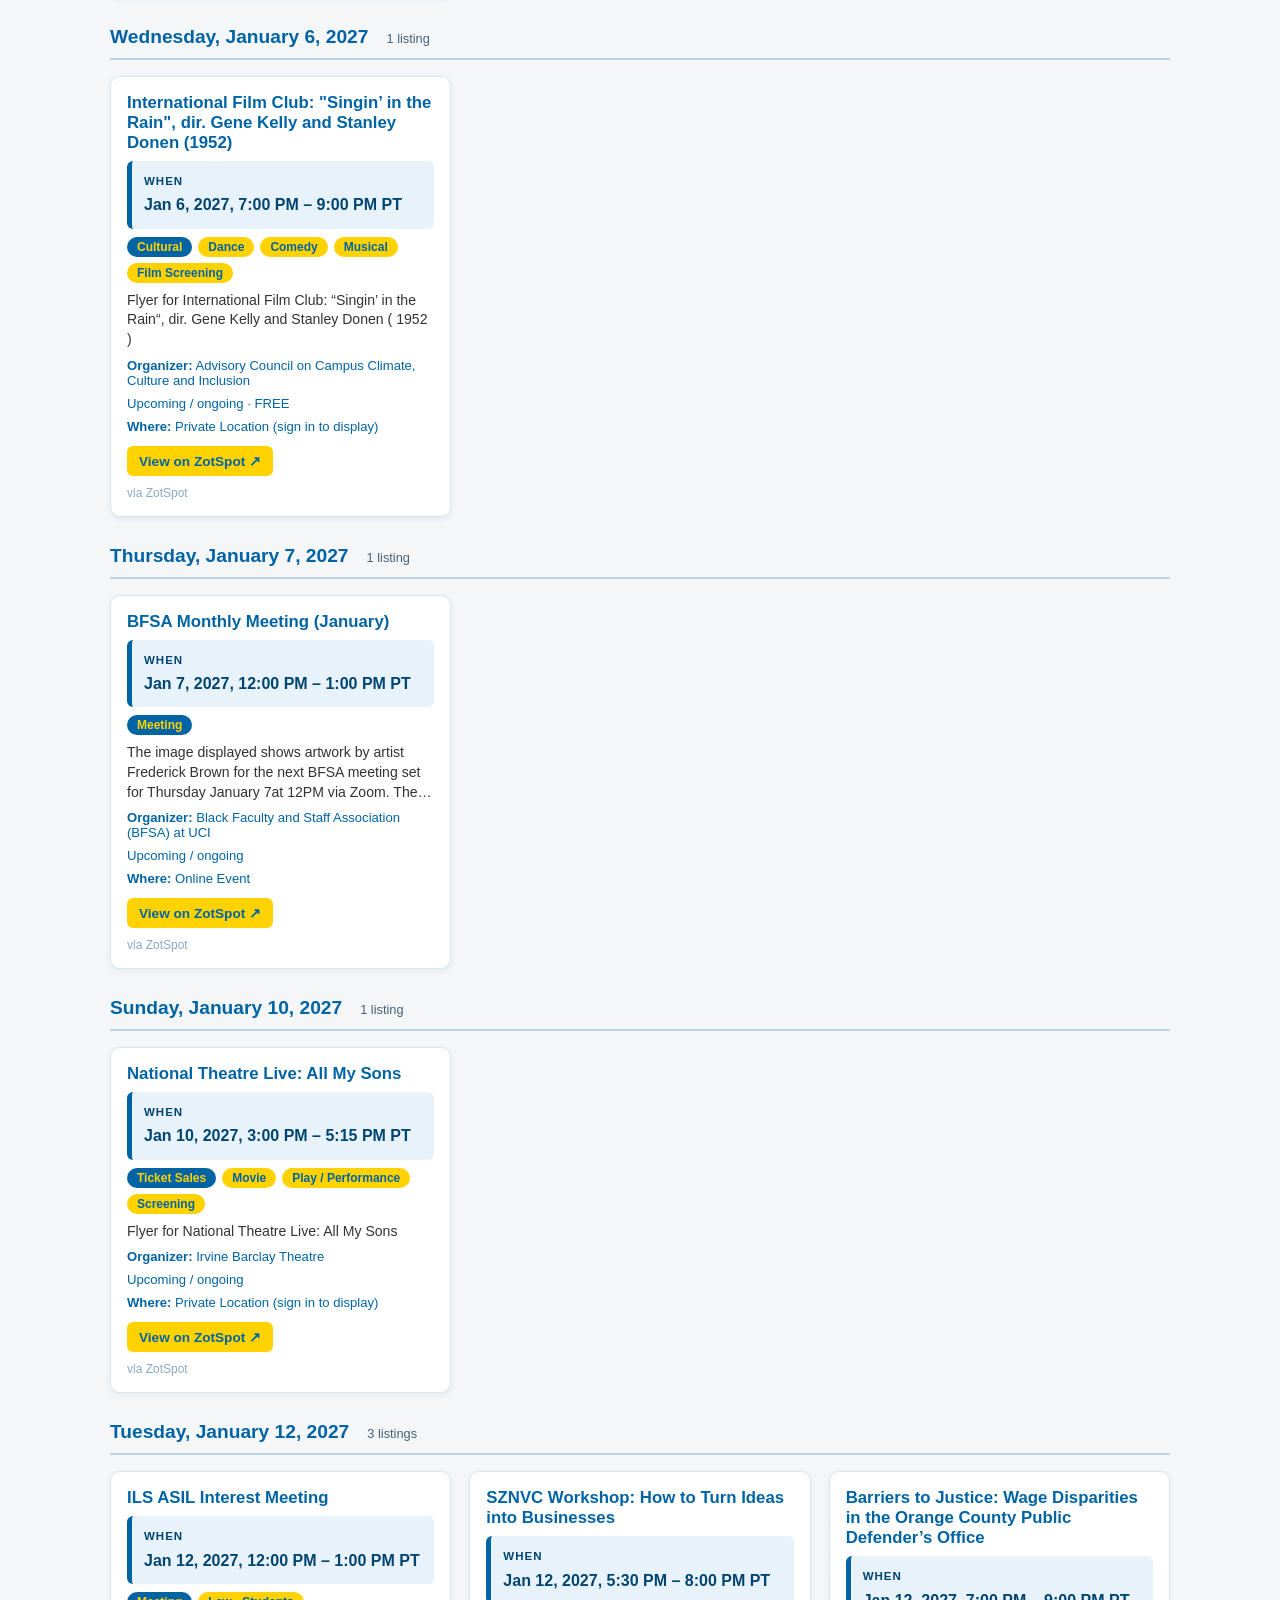
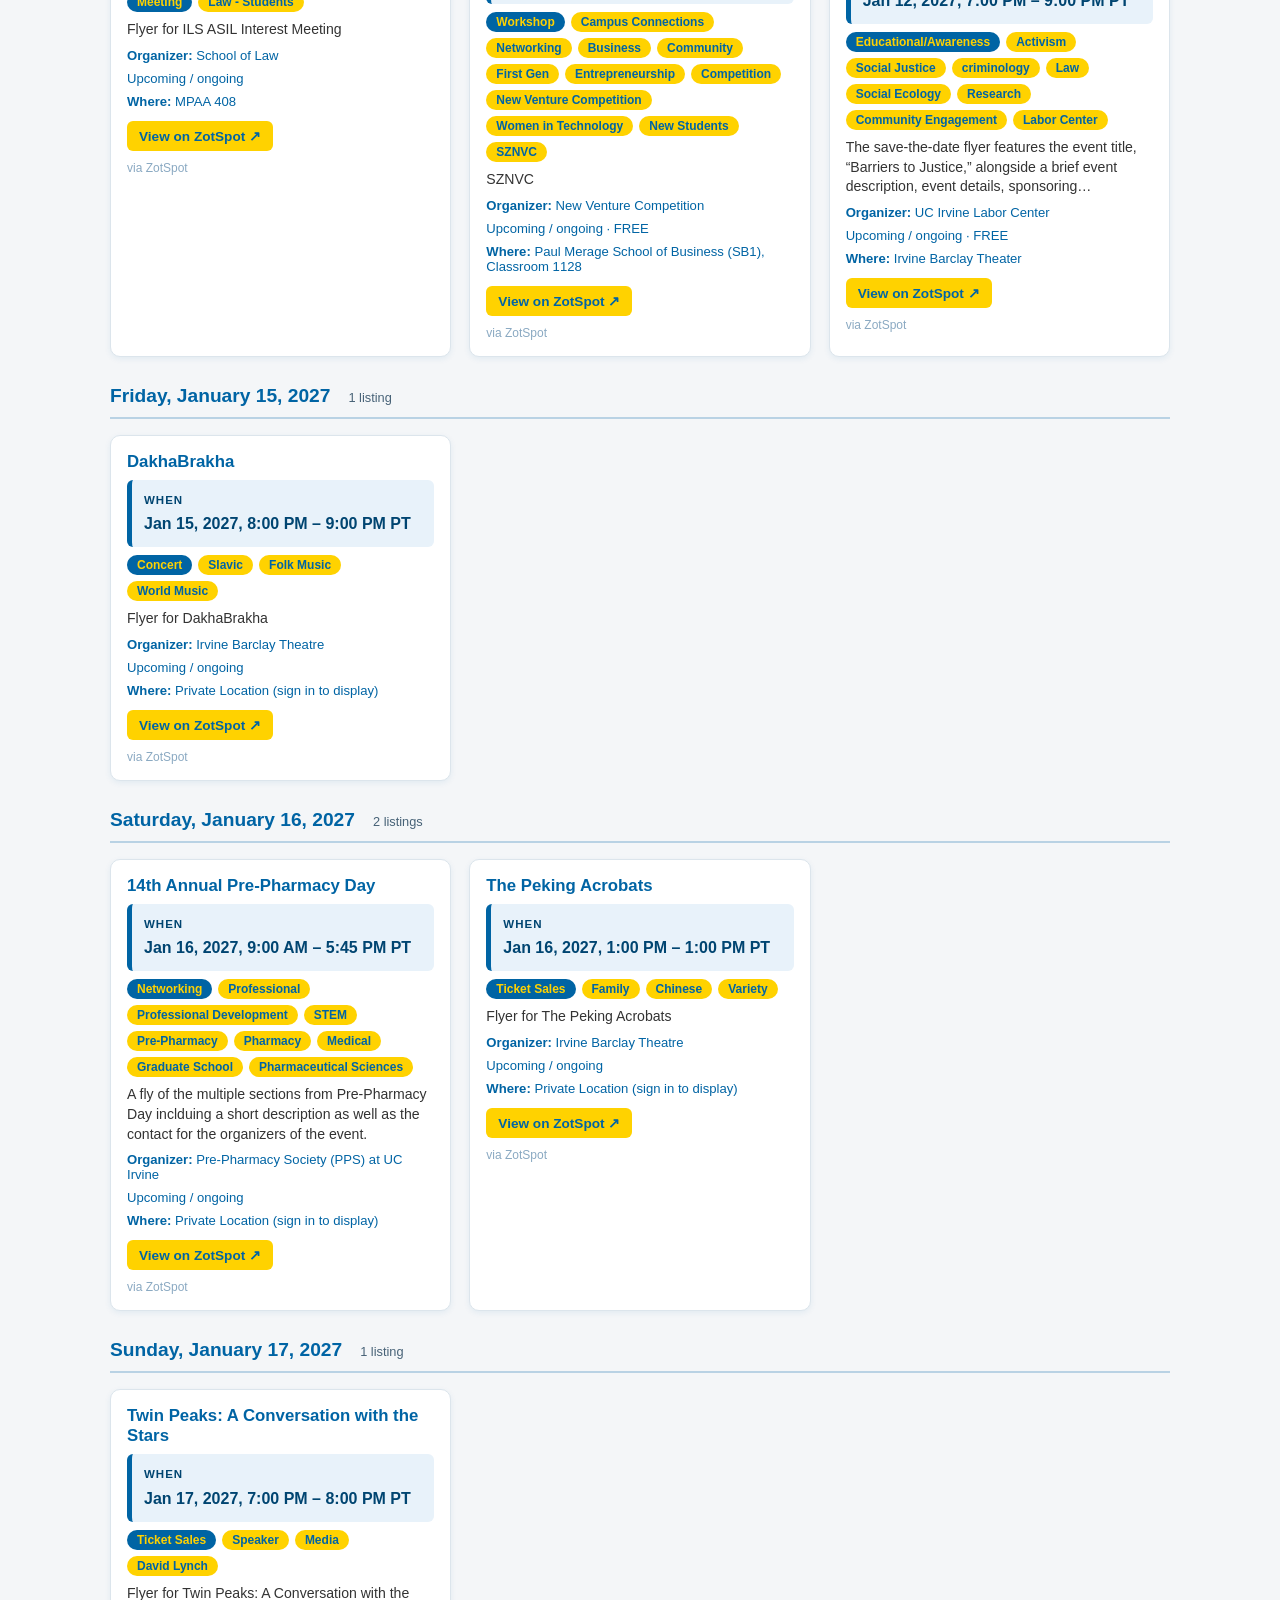
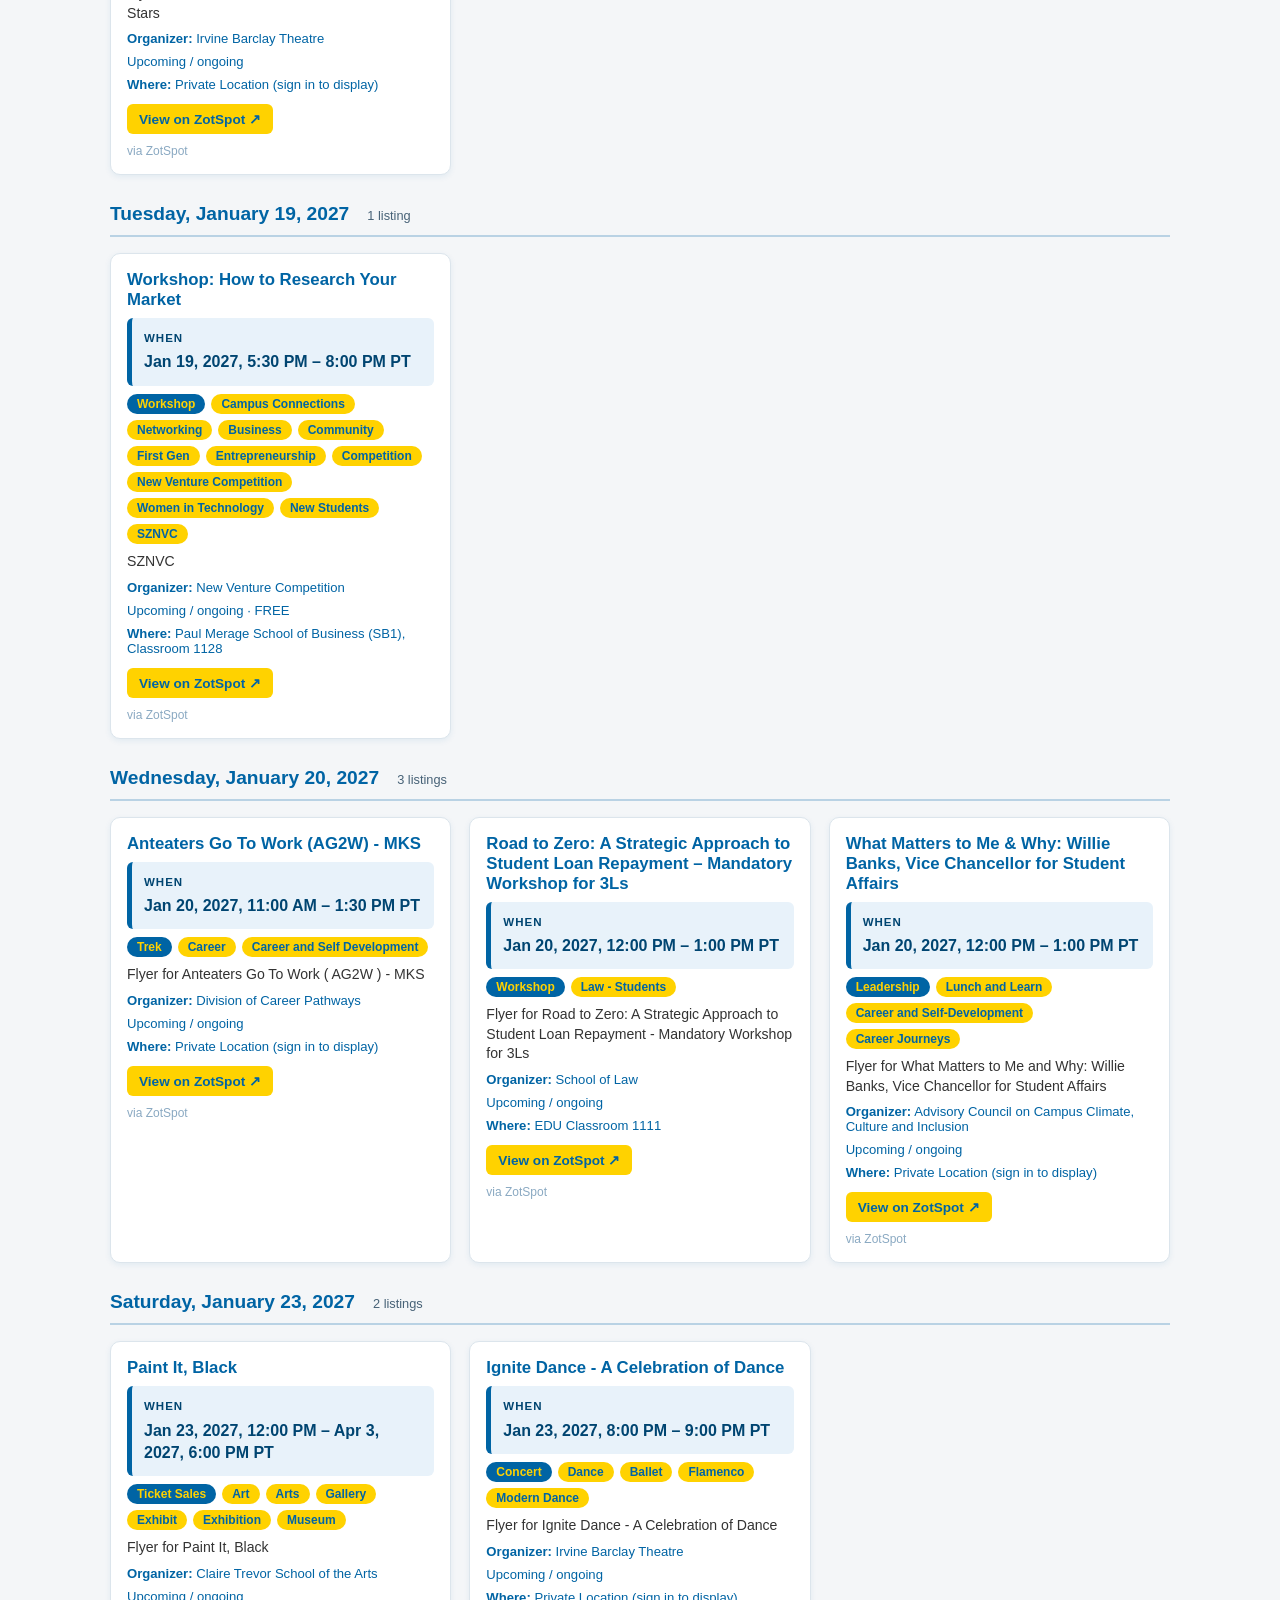
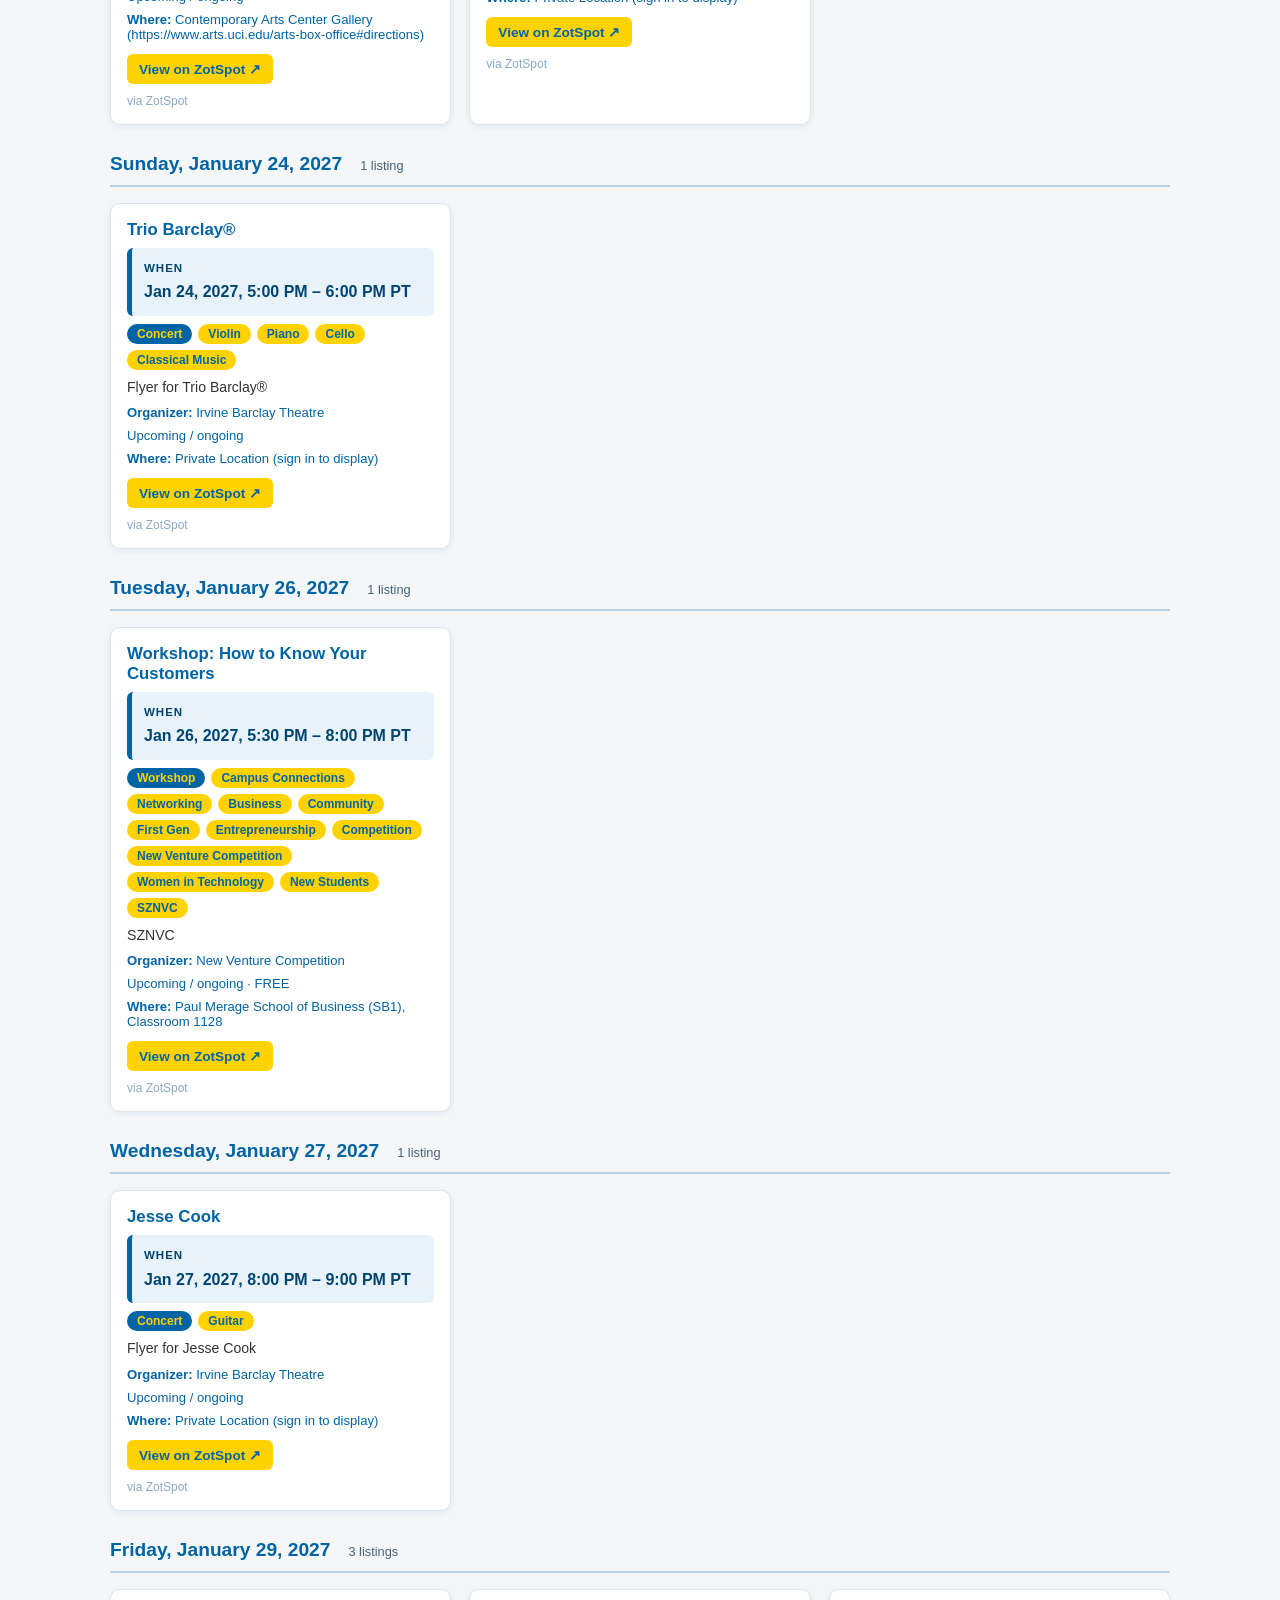
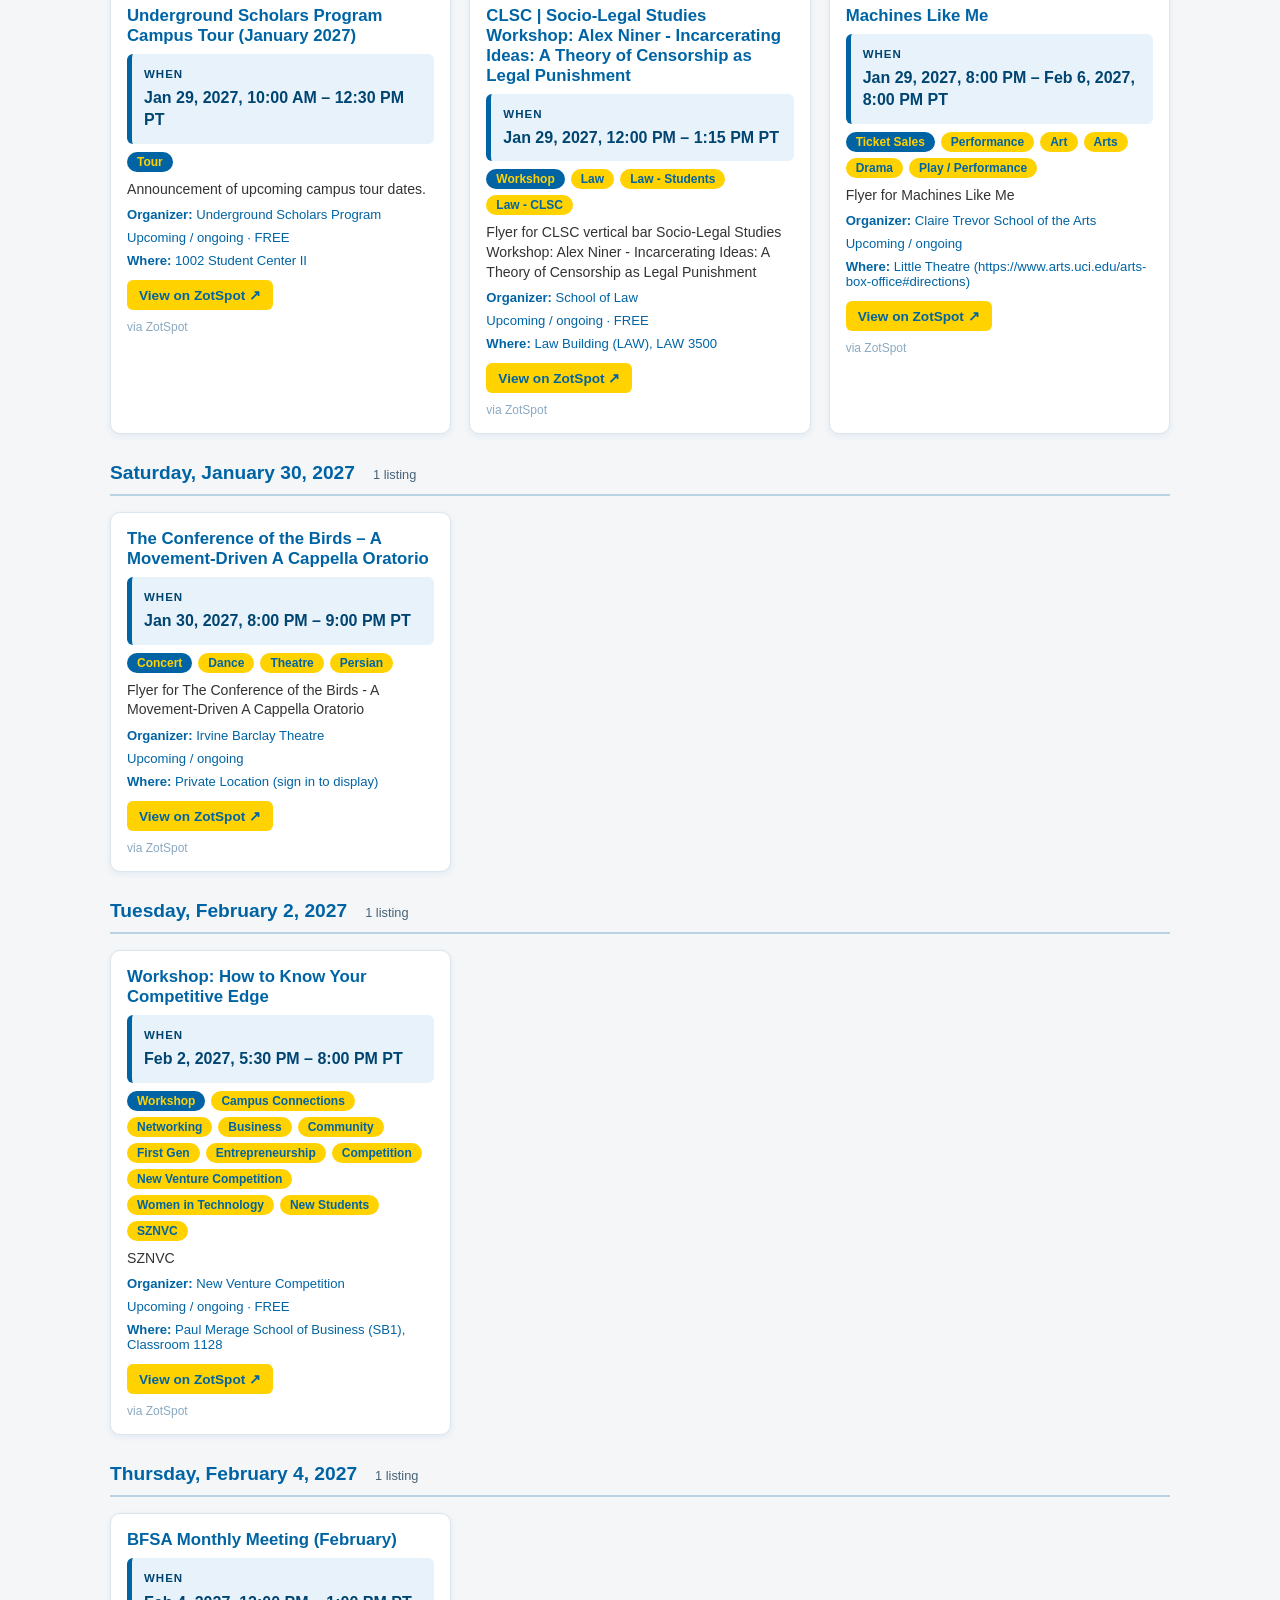
==== commit 12ed400e: "added css page" ====
--- a/campus_connect___mvp_prototype.html
+++ b/campus_connect___mvp_prototype.html
@@ -3,6 +3,7 @@
 <head>
 <meta charset="UTF-8">
 <meta name="viewport" content="width=device-width, initial-scale=1.0">
+<link rel="stylesheet" href="styles.css">
 <title>ZotLife</title>
 <style>
   [hidden] { display: none !important; }
@@ -212,14 +213,23 @@
 <body>
 
 <header>
-  <h1>ZotLife</h1>
+  <nav class="header-nav" aria-label="Main navigation">
+  <a href="campus_connect___mvp_prototype.html">Events</a>
+  <a href="resources.html">Resources</a>
+  <a href="https://campusgroups.uci.edu/events"
+     target="_blank"
+     rel="noopener noreferrer">
+    Live UCI events ↗
+  </a>
+</nav>
+  <!-- <h1>ZotLife</h1>
   <p>Find clubs, jobs, housing &amp; more — all in one place.</p>
   <a href="campus_connect___mvp_prototype.html" class="brand">ZotLife</a>
   <nav>
     <a href="campus_connect___mvp_prototype.html" class="active">Events</a>
     <a href="resources.html">Resources</a>
     <a href="https://campusgroups.uci.edu/events" target="_blank" rel="noopener noreferrer">Open the live UCI events calendar ↗</a>
-  </nav>
+  </nav> -->
 
   <!-- <p><a href="https://zotspot.uci.edu/events" target="_blank" rel="noopener noreferrer">Open the live UCI events calendar ↗</a></p> -->
 
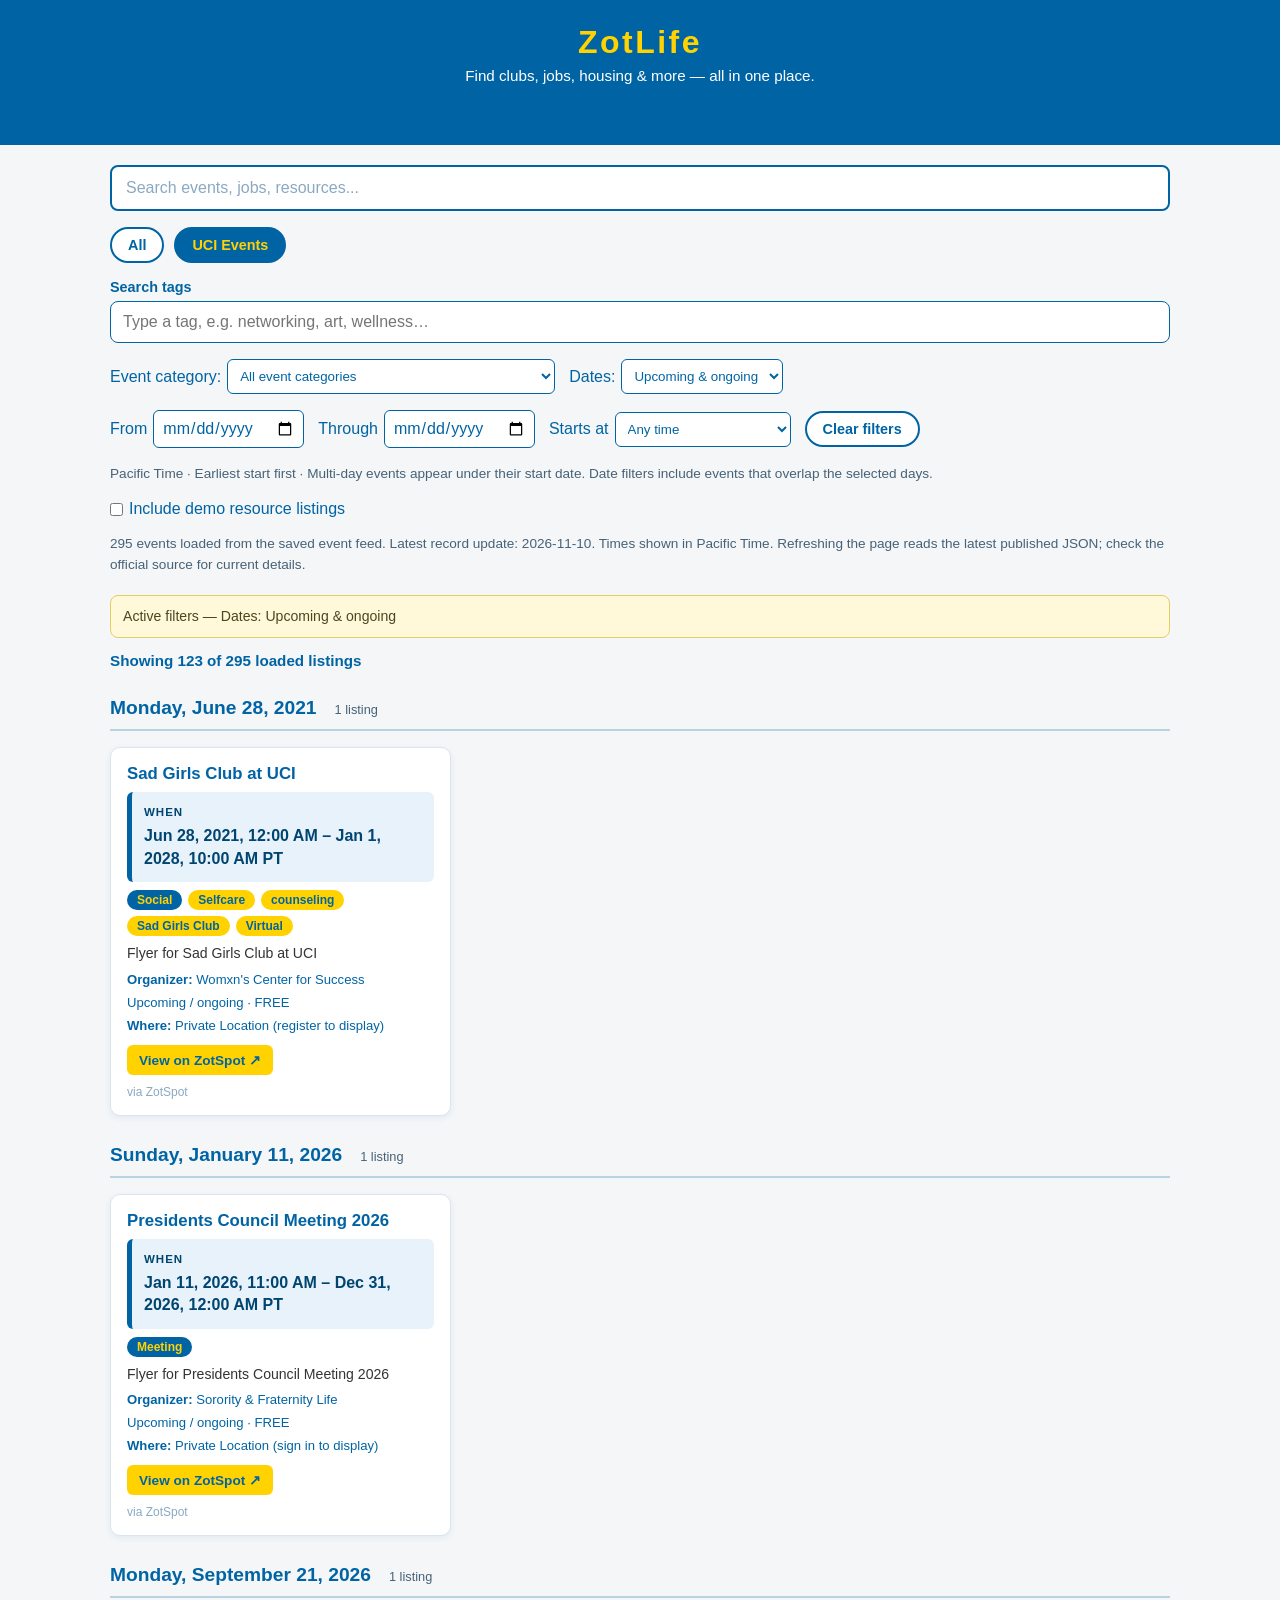
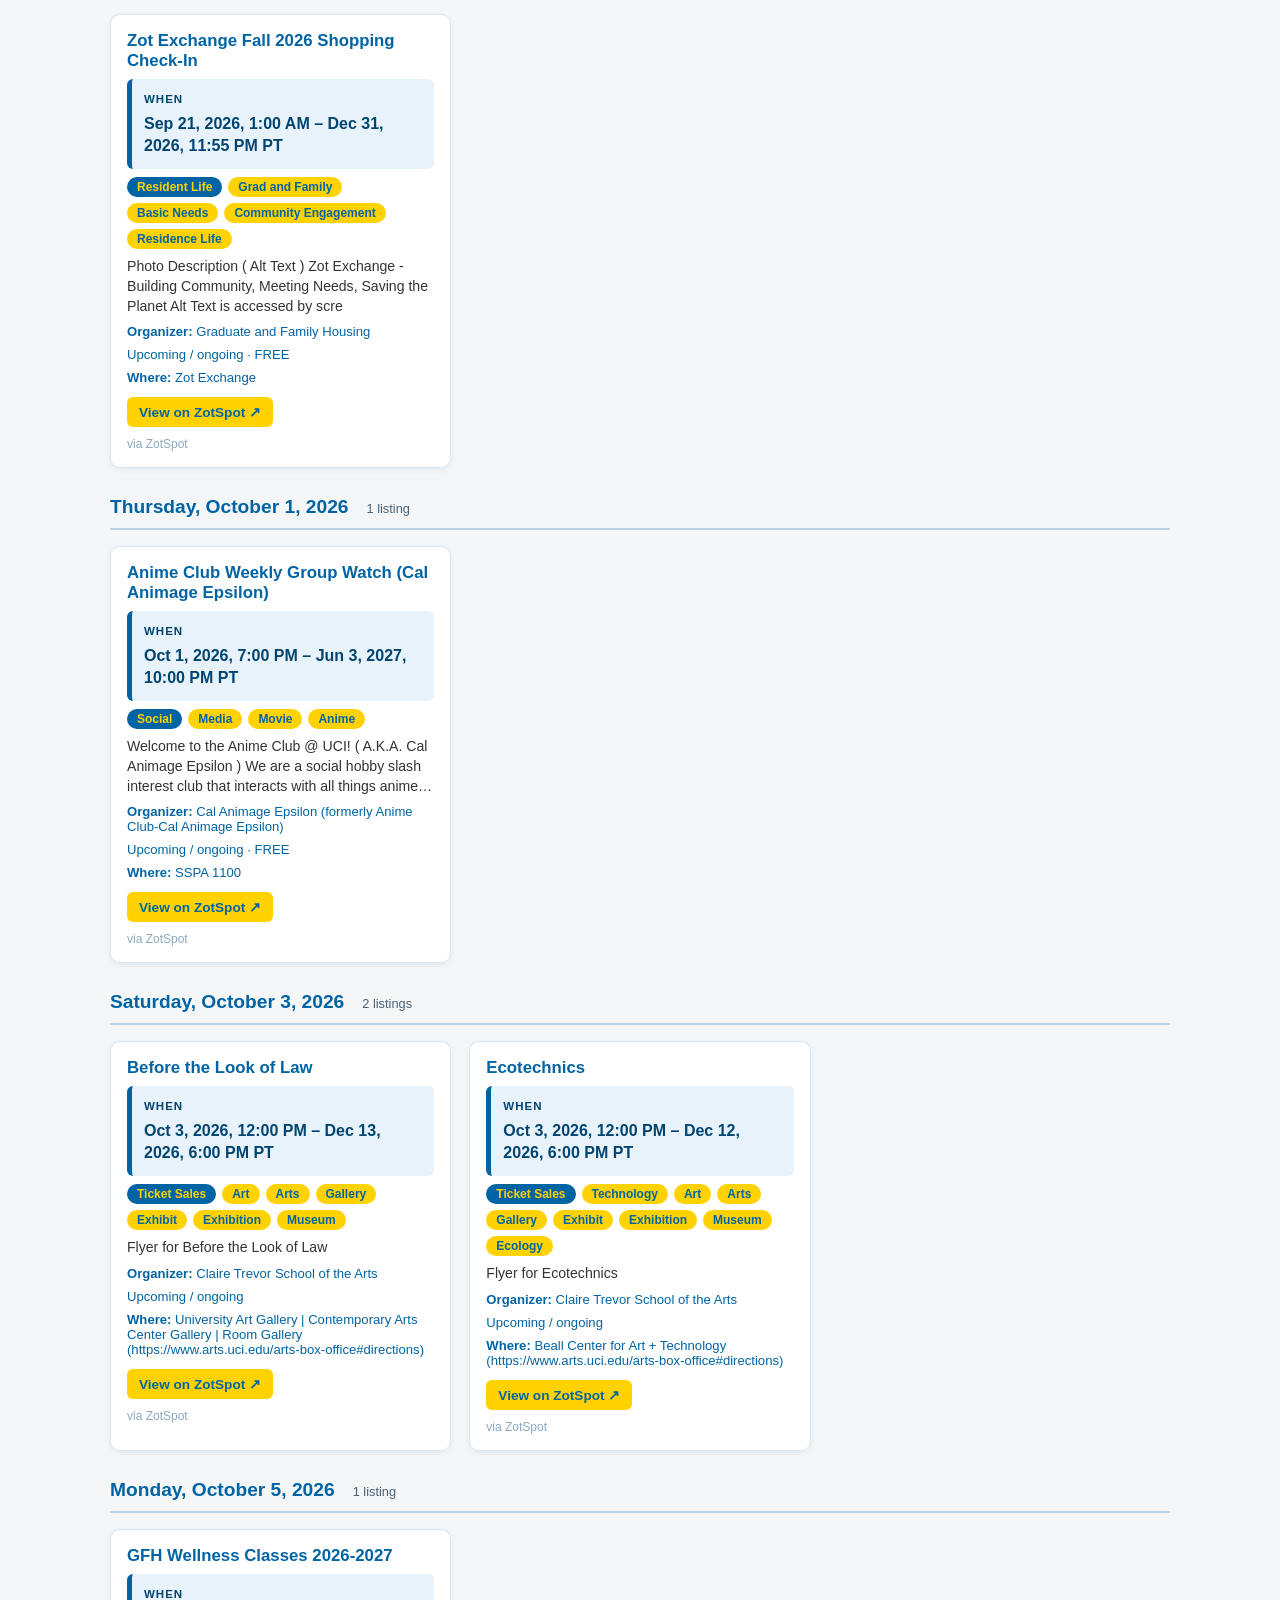
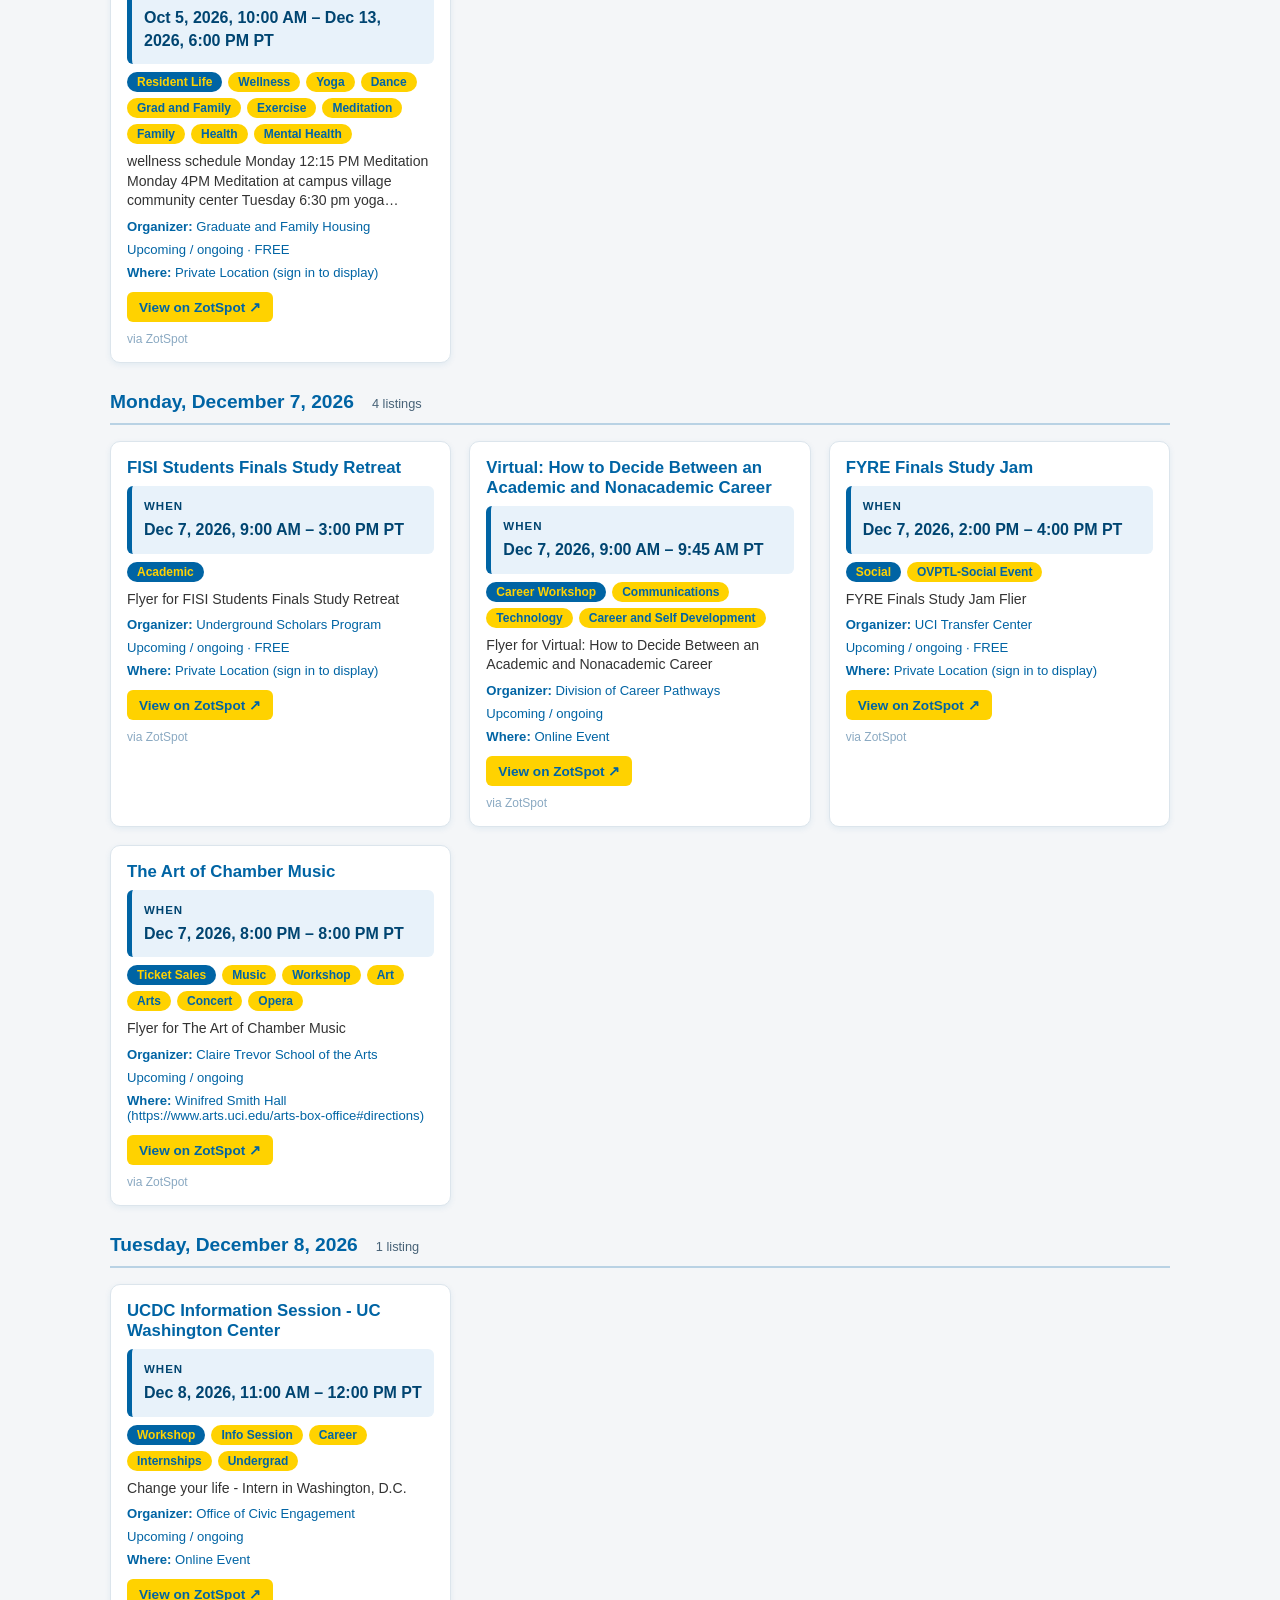
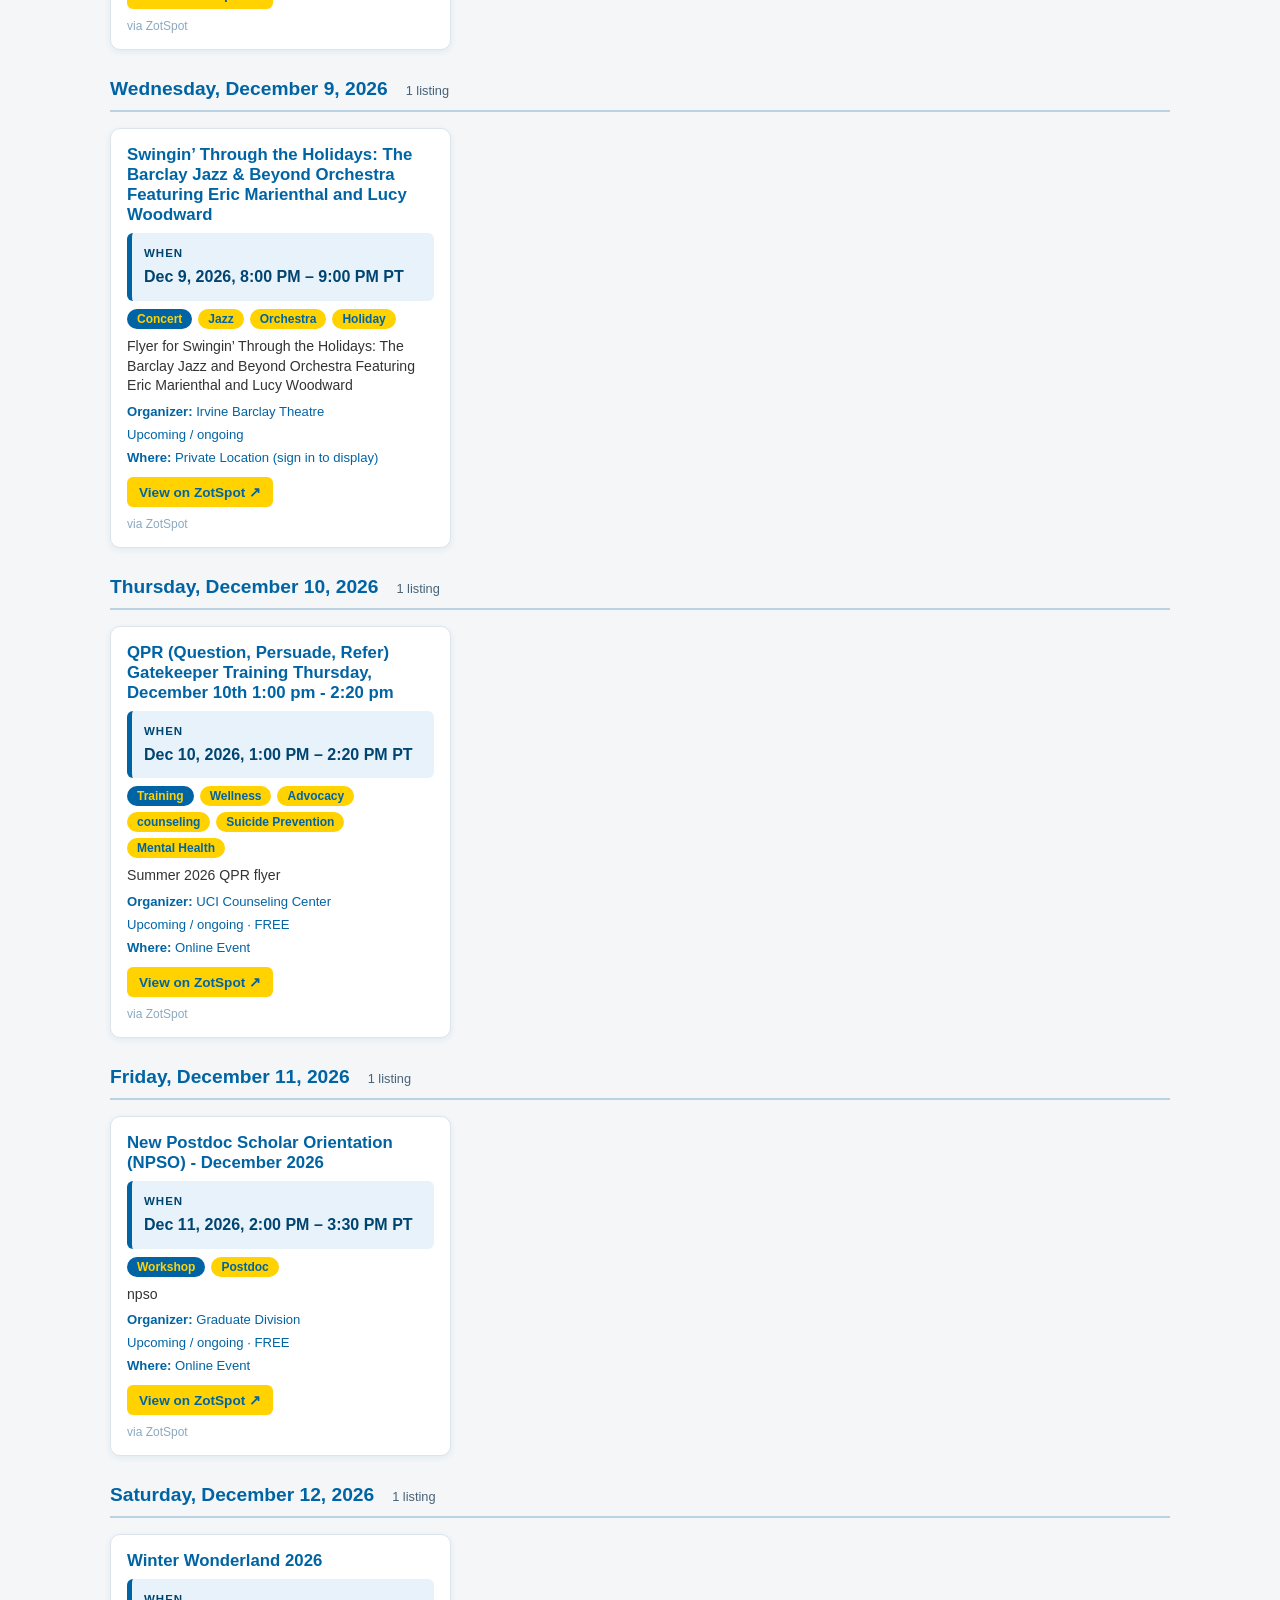
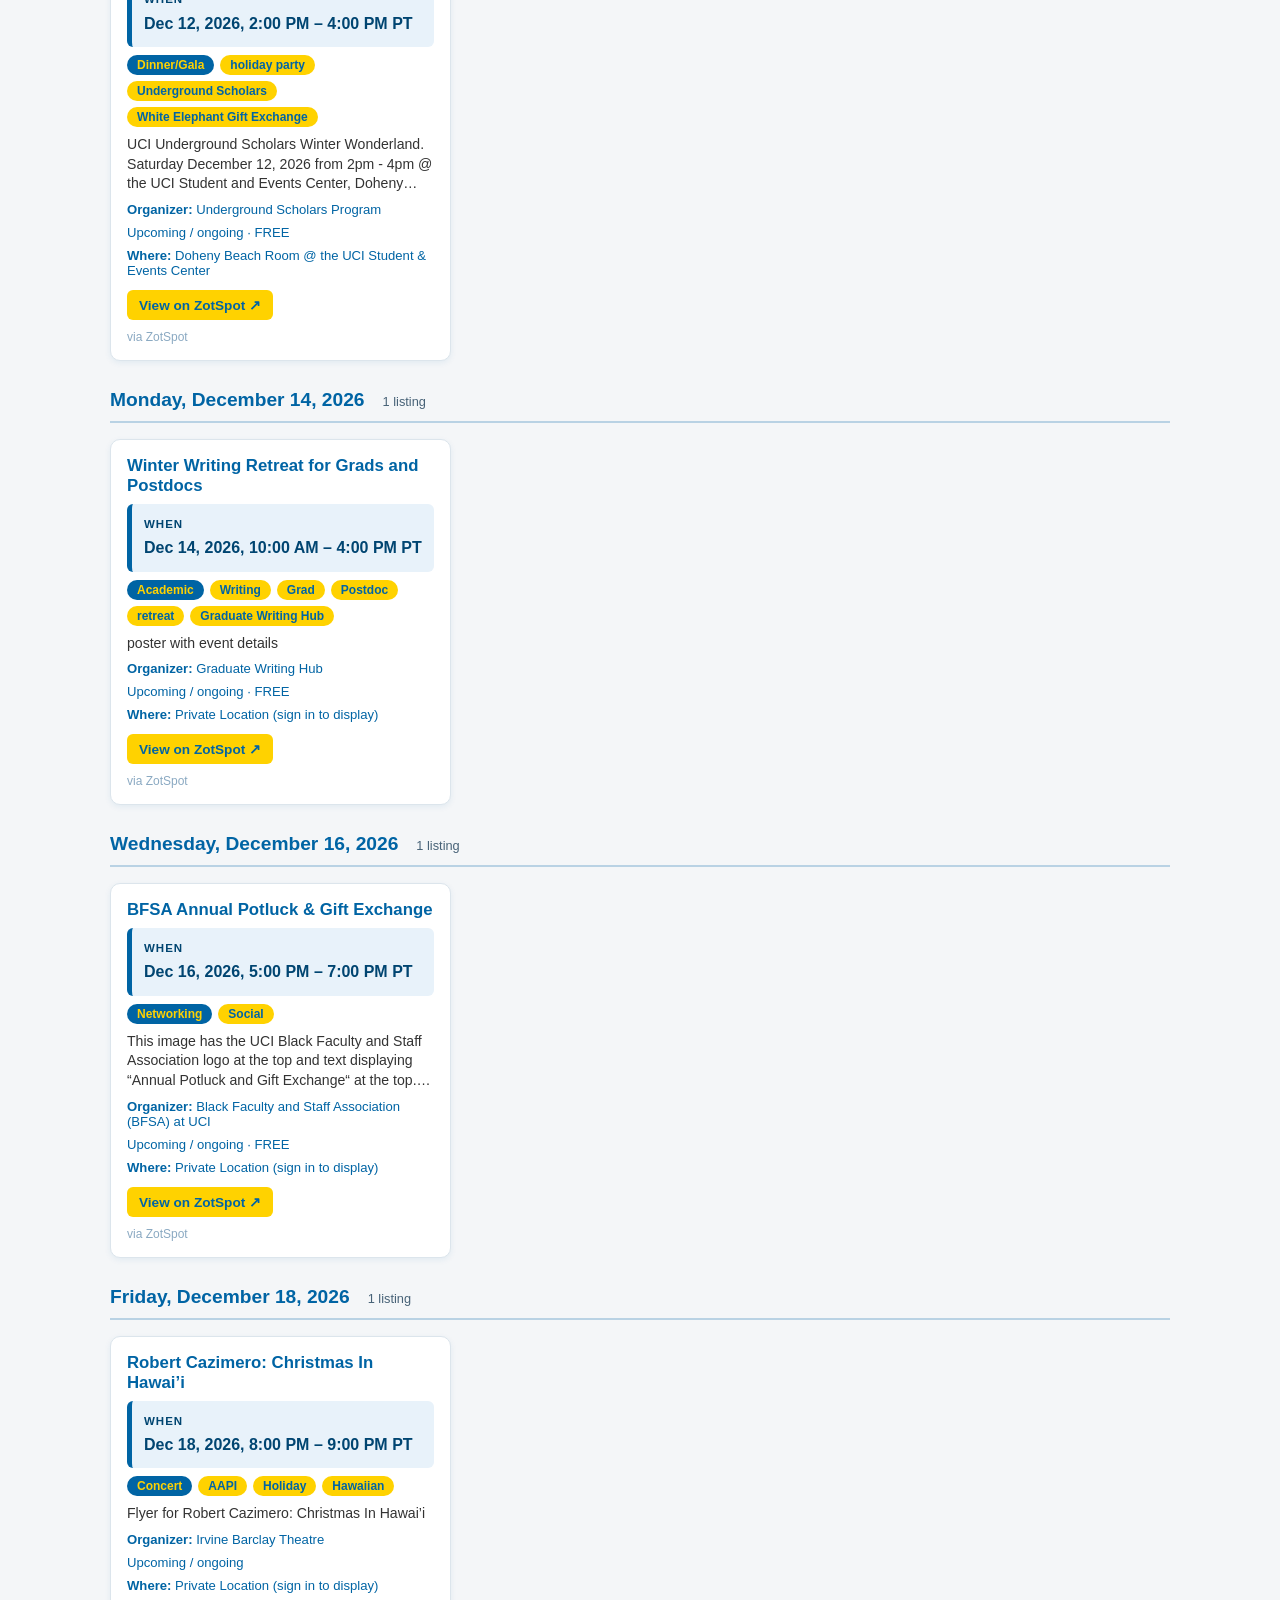
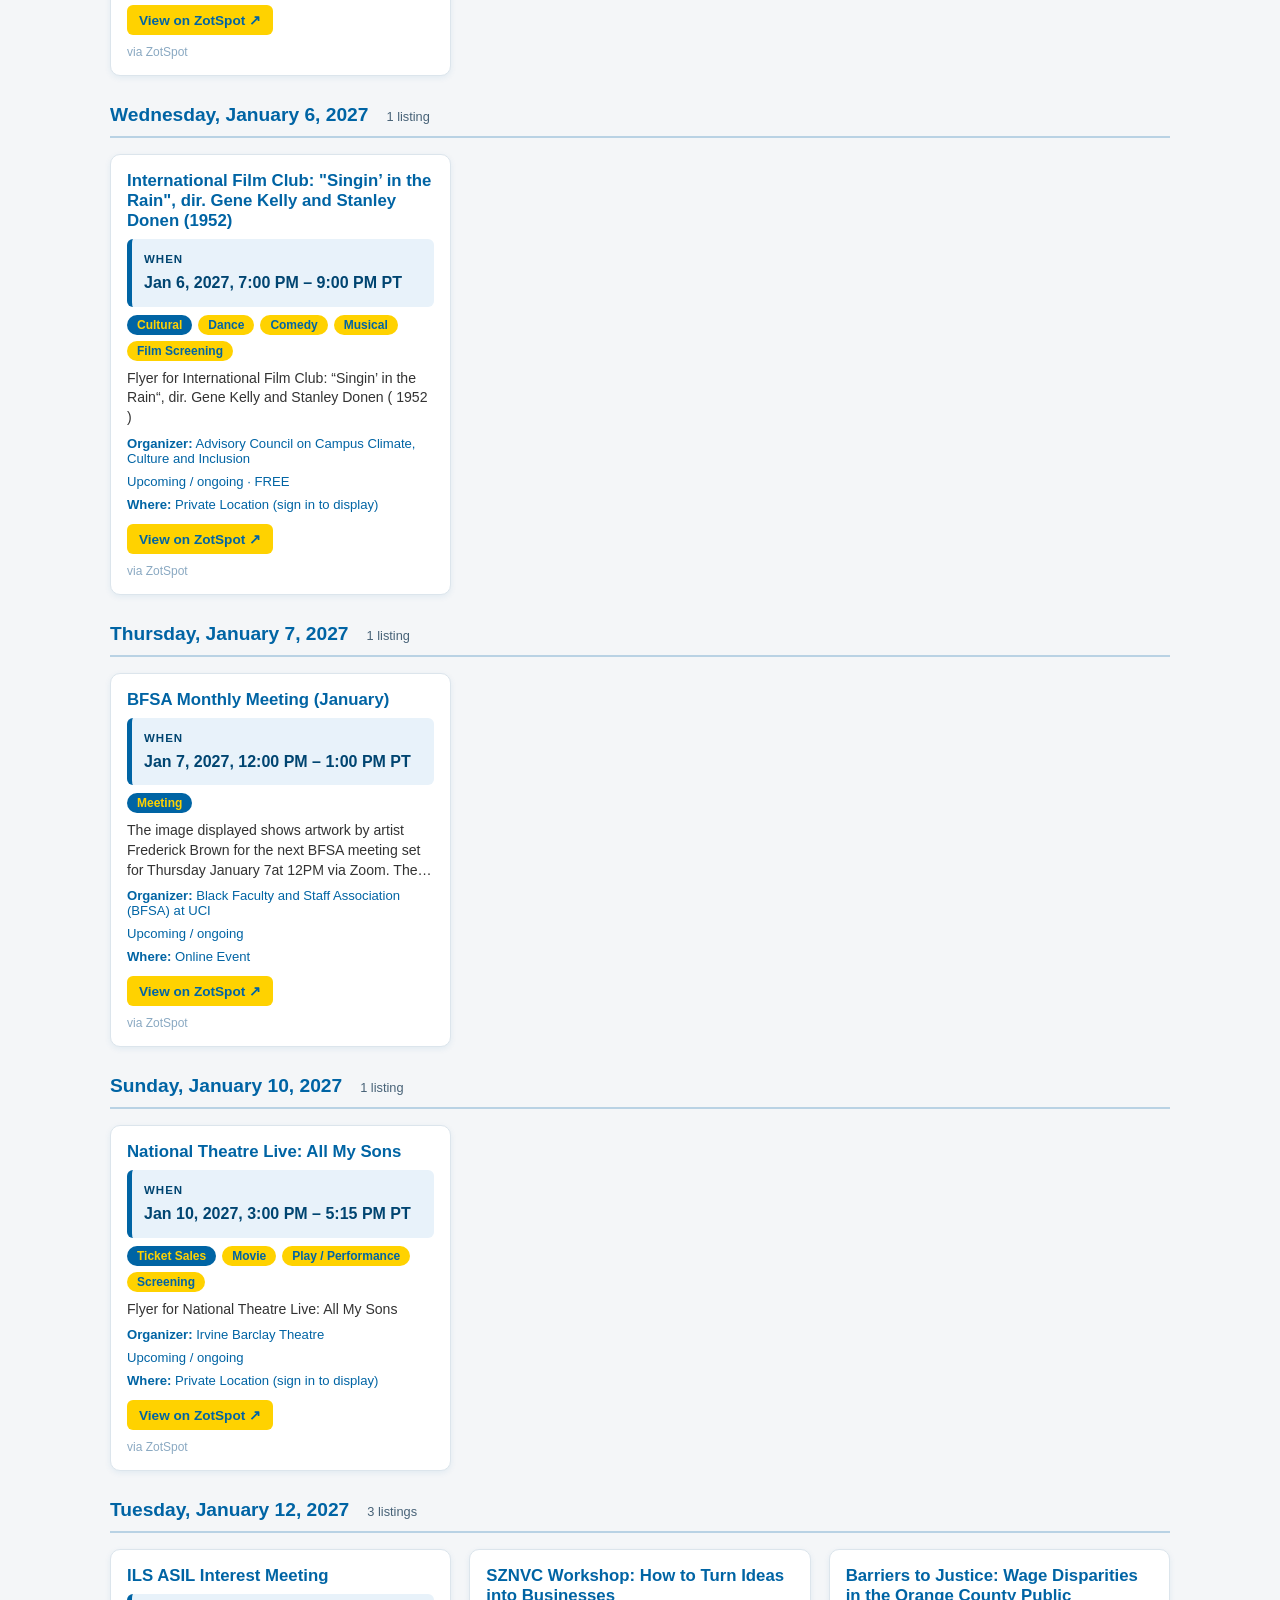
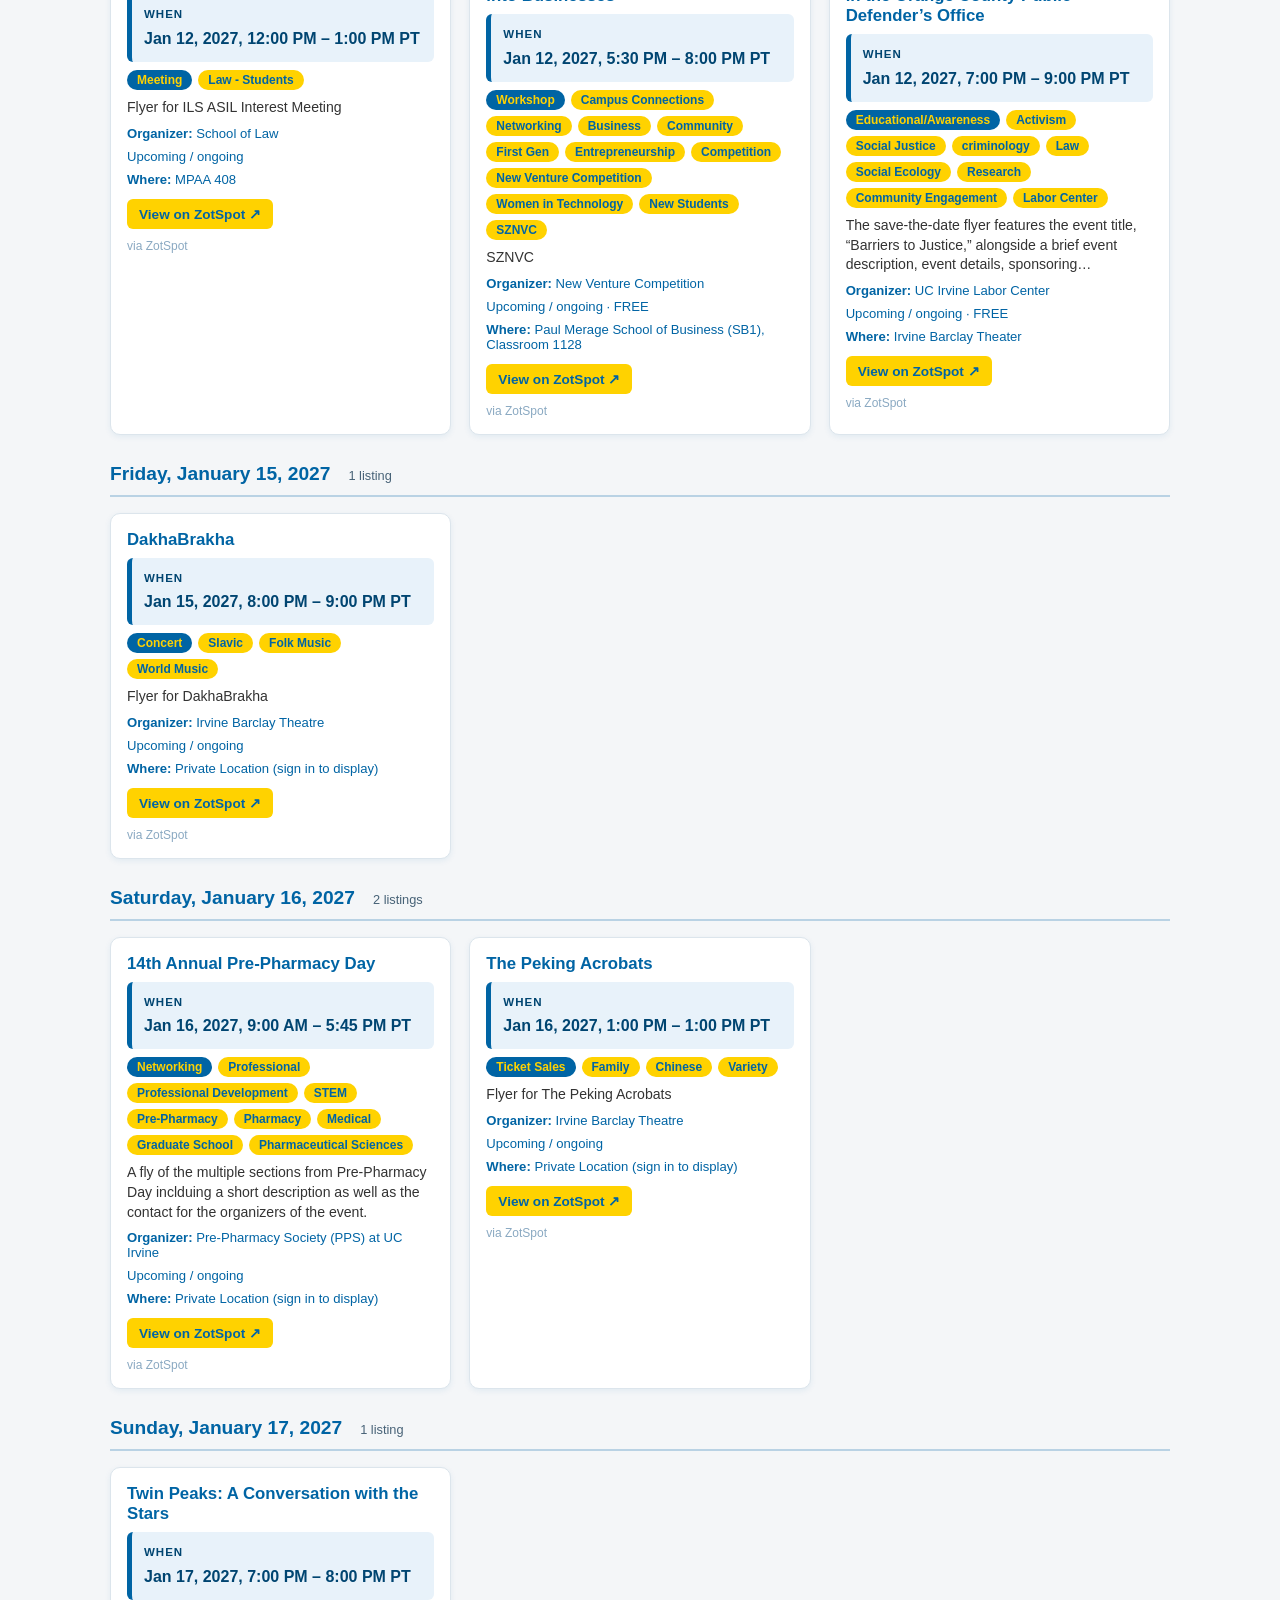
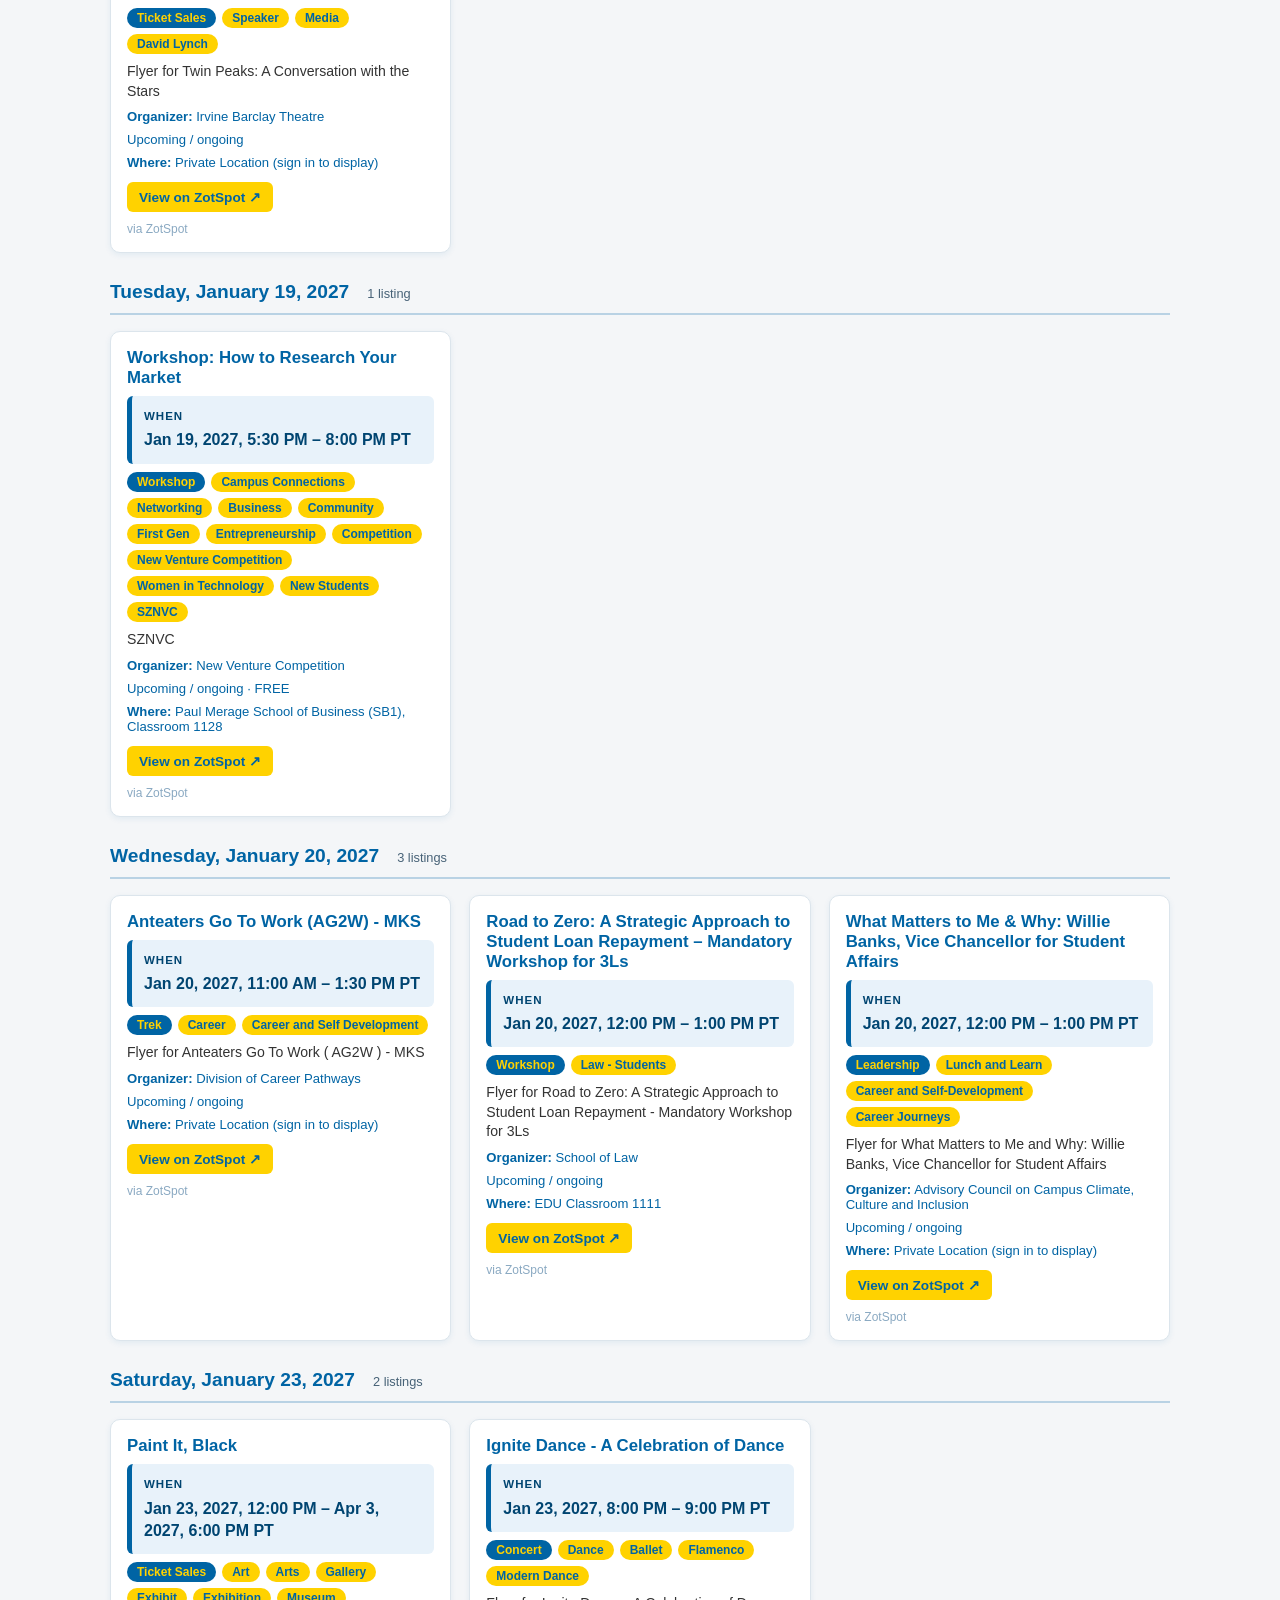
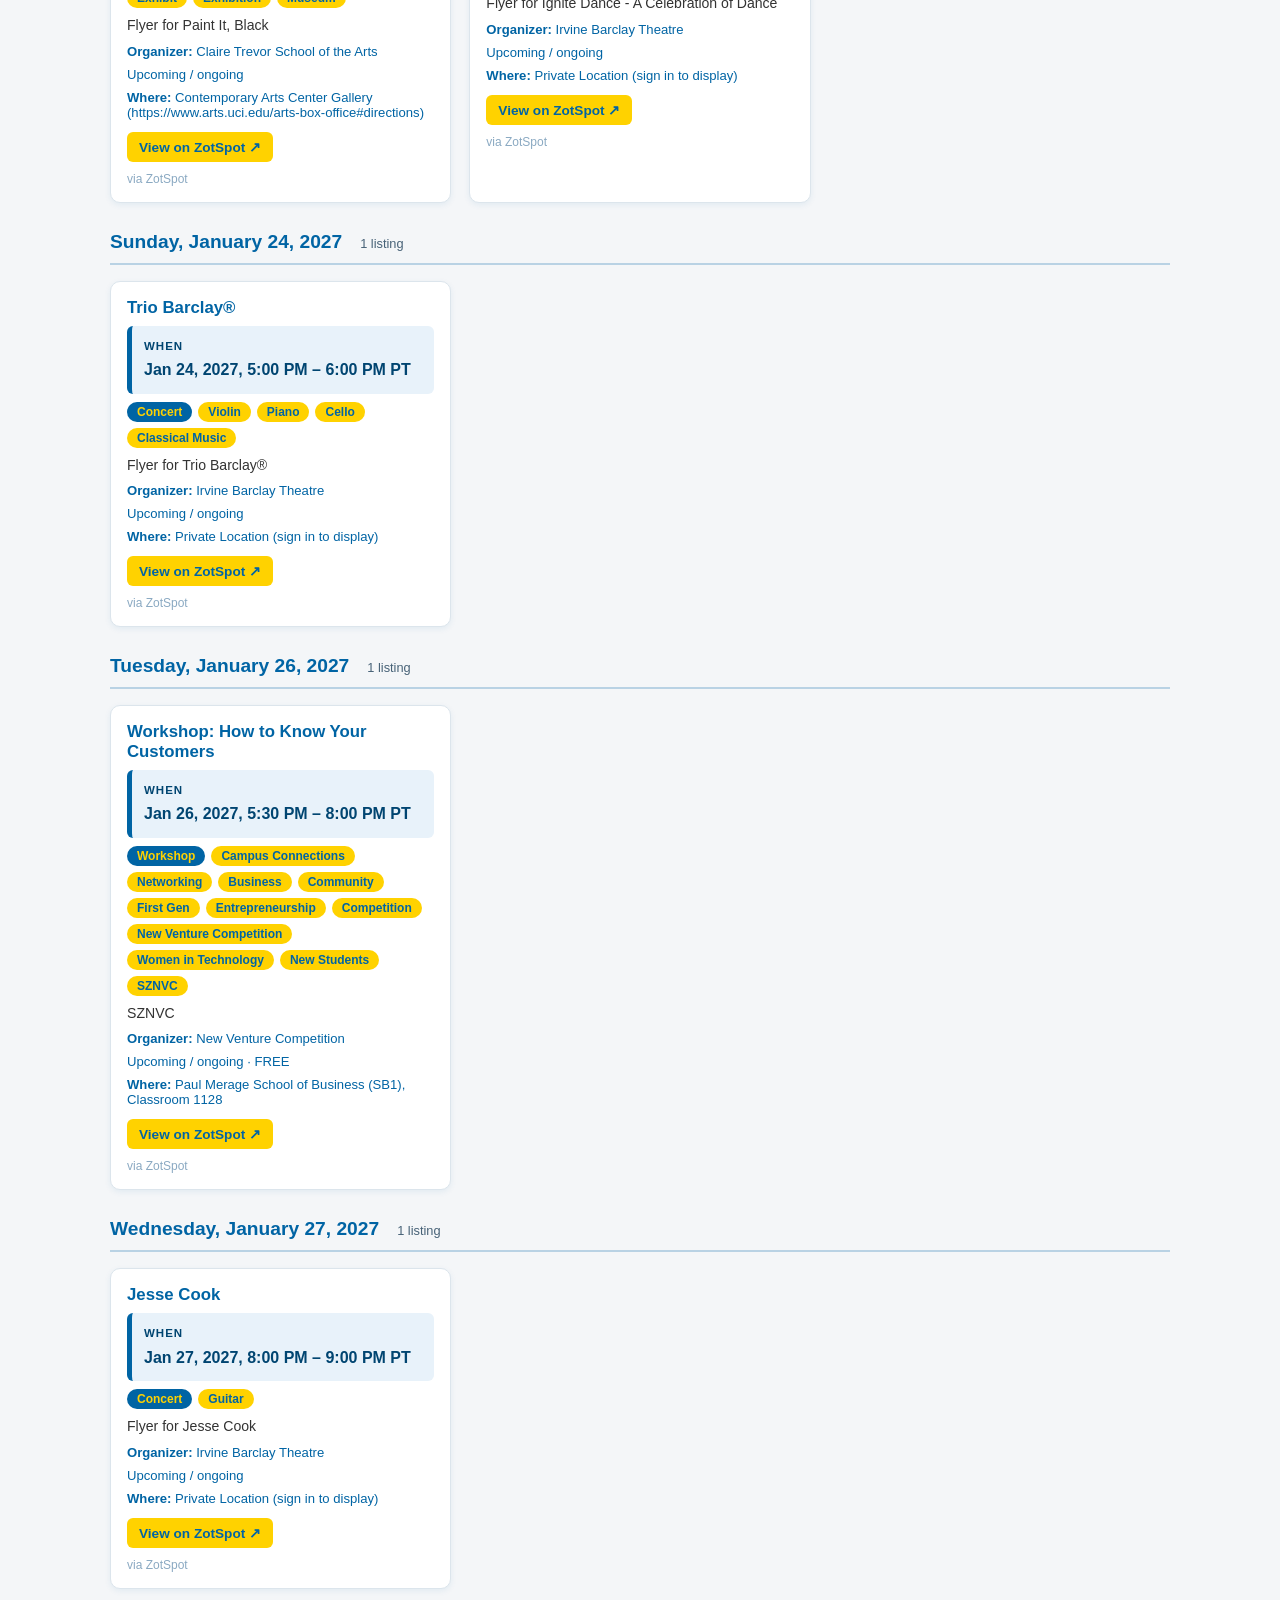
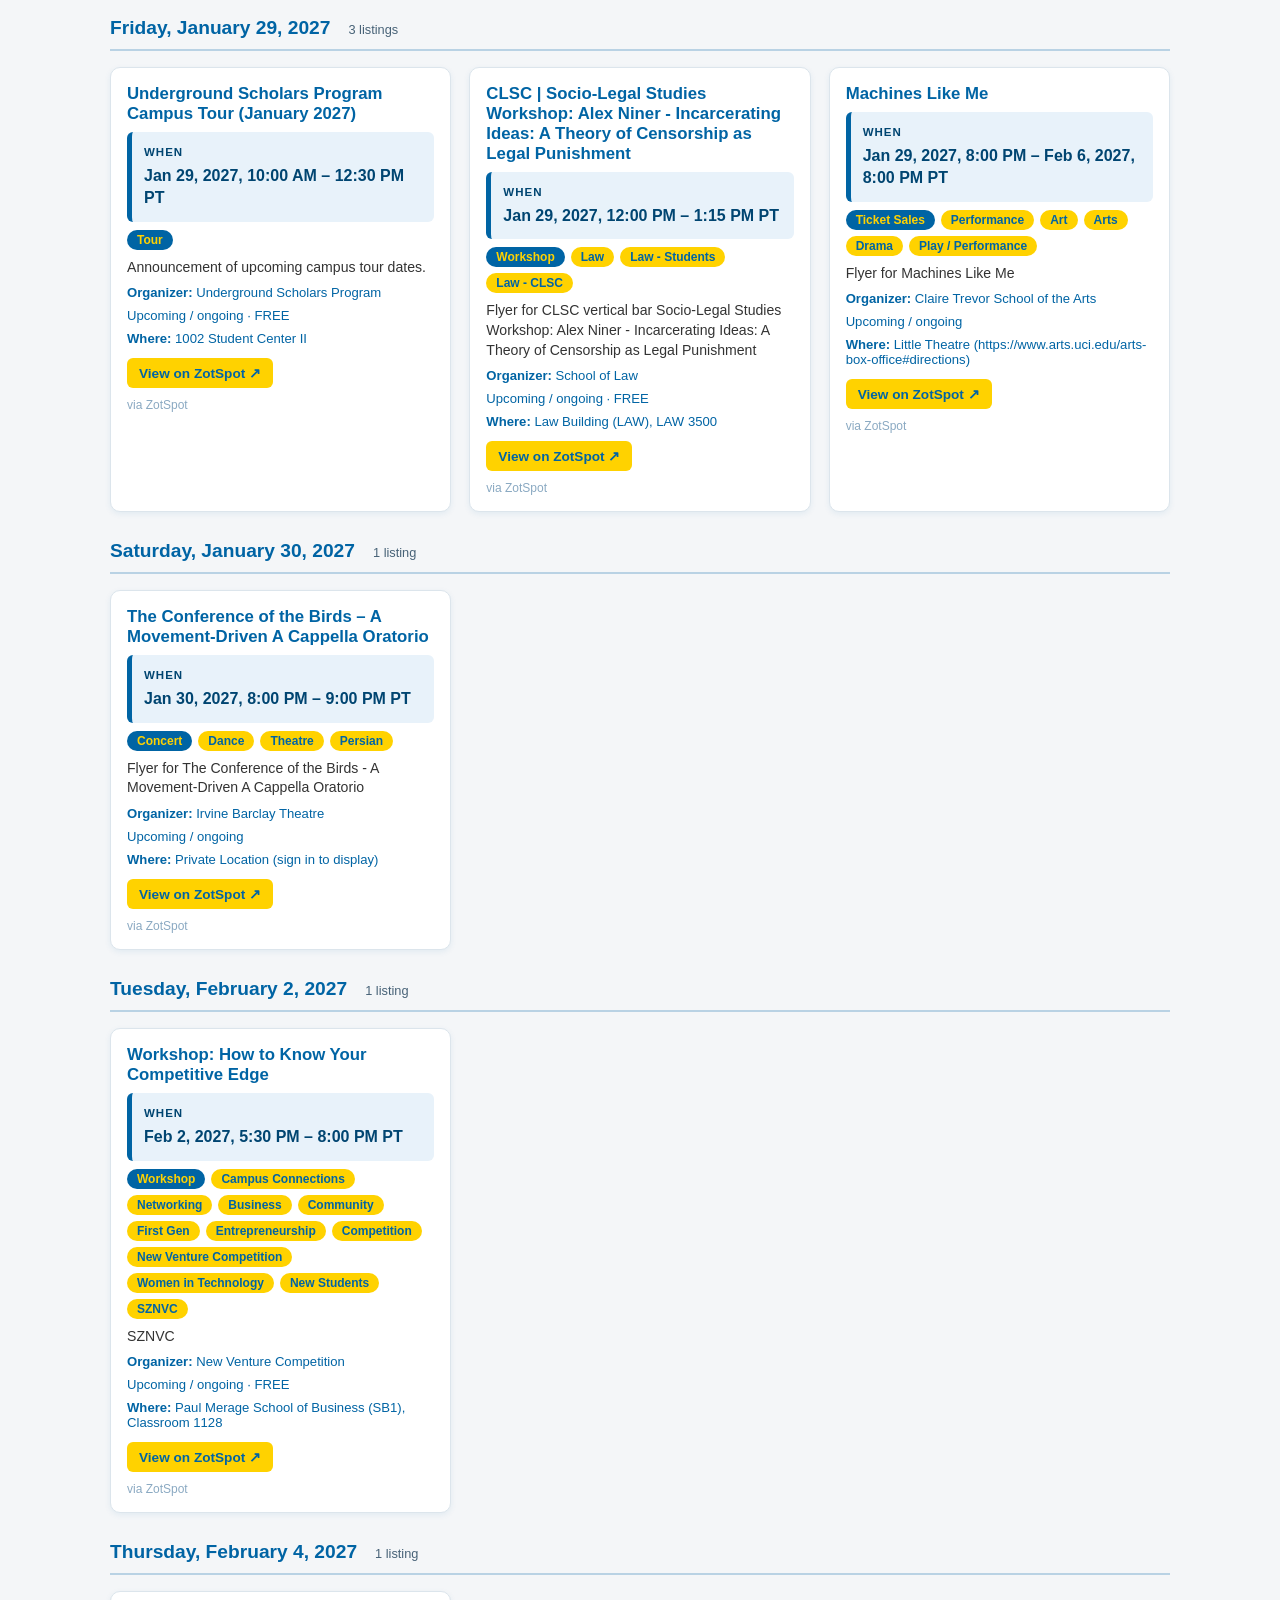
==== commit 1582b629: "adjust header" ====
--- a/campus_connect___mvp_prototype.html
+++ b/campus_connect___mvp_prototype.html
@@ -213,19 +213,19 @@
 <body>
 
 <header>
-  <nav class="header-nav" aria-label="Main navigation">
-  <a href="campus_connect___mvp_prototype.html">Events</a>
-  <a href="resources.html">Resources</a>
-  <a href="https://campusgroups.uci.edu/events"
-     target="_blank"
-     rel="noopener noreferrer">
-    Live UCI events ↗
-  </a>
-</nav>
-  <!-- <h1>ZotLife</h1>
+  <h1>ZotLife</h1>
   <p>Find clubs, jobs, housing &amp; more — all in one place.</p>
   <a href="campus_connect___mvp_prototype.html" class="brand">ZotLife</a>
-  <nav>
+  <nav class="header-nav" aria-label="Main navigation">
+    <a href="campus_connect___mvp_prototype.html">Events</a>
+    <a href="resources.html">Resources</a>
+    <a href="https://campusgroups.uci.edu/events"
+      target="_blank"
+      rel="noopener noreferrer">
+      Live UCI events ↗
+    </a>
+  </nav>
+  <!-- <nav>
     <a href="campus_connect___mvp_prototype.html" class="active">Events</a>
     <a href="resources.html">Resources</a>
     <a href="https://campusgroups.uci.edu/events" target="_blank" rel="noopener noreferrer">Open the live UCI events calendar ↗</a>
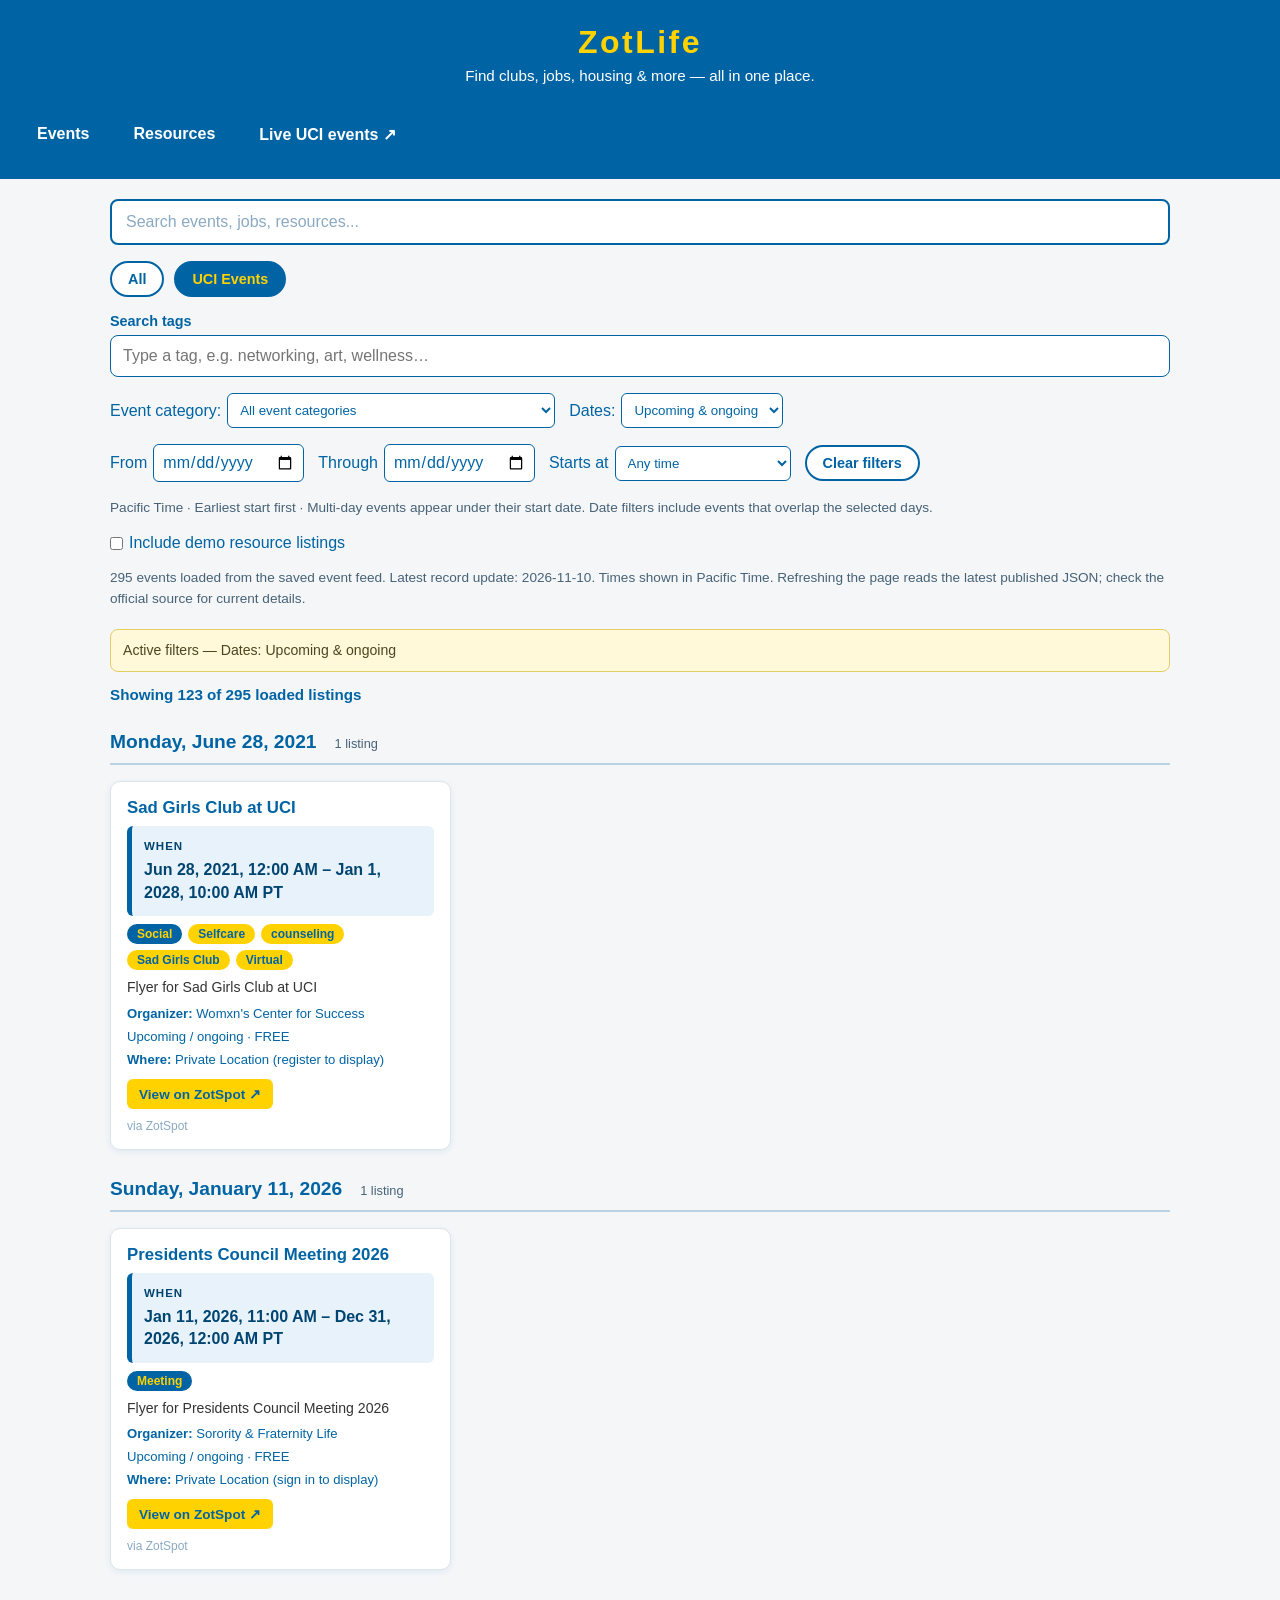
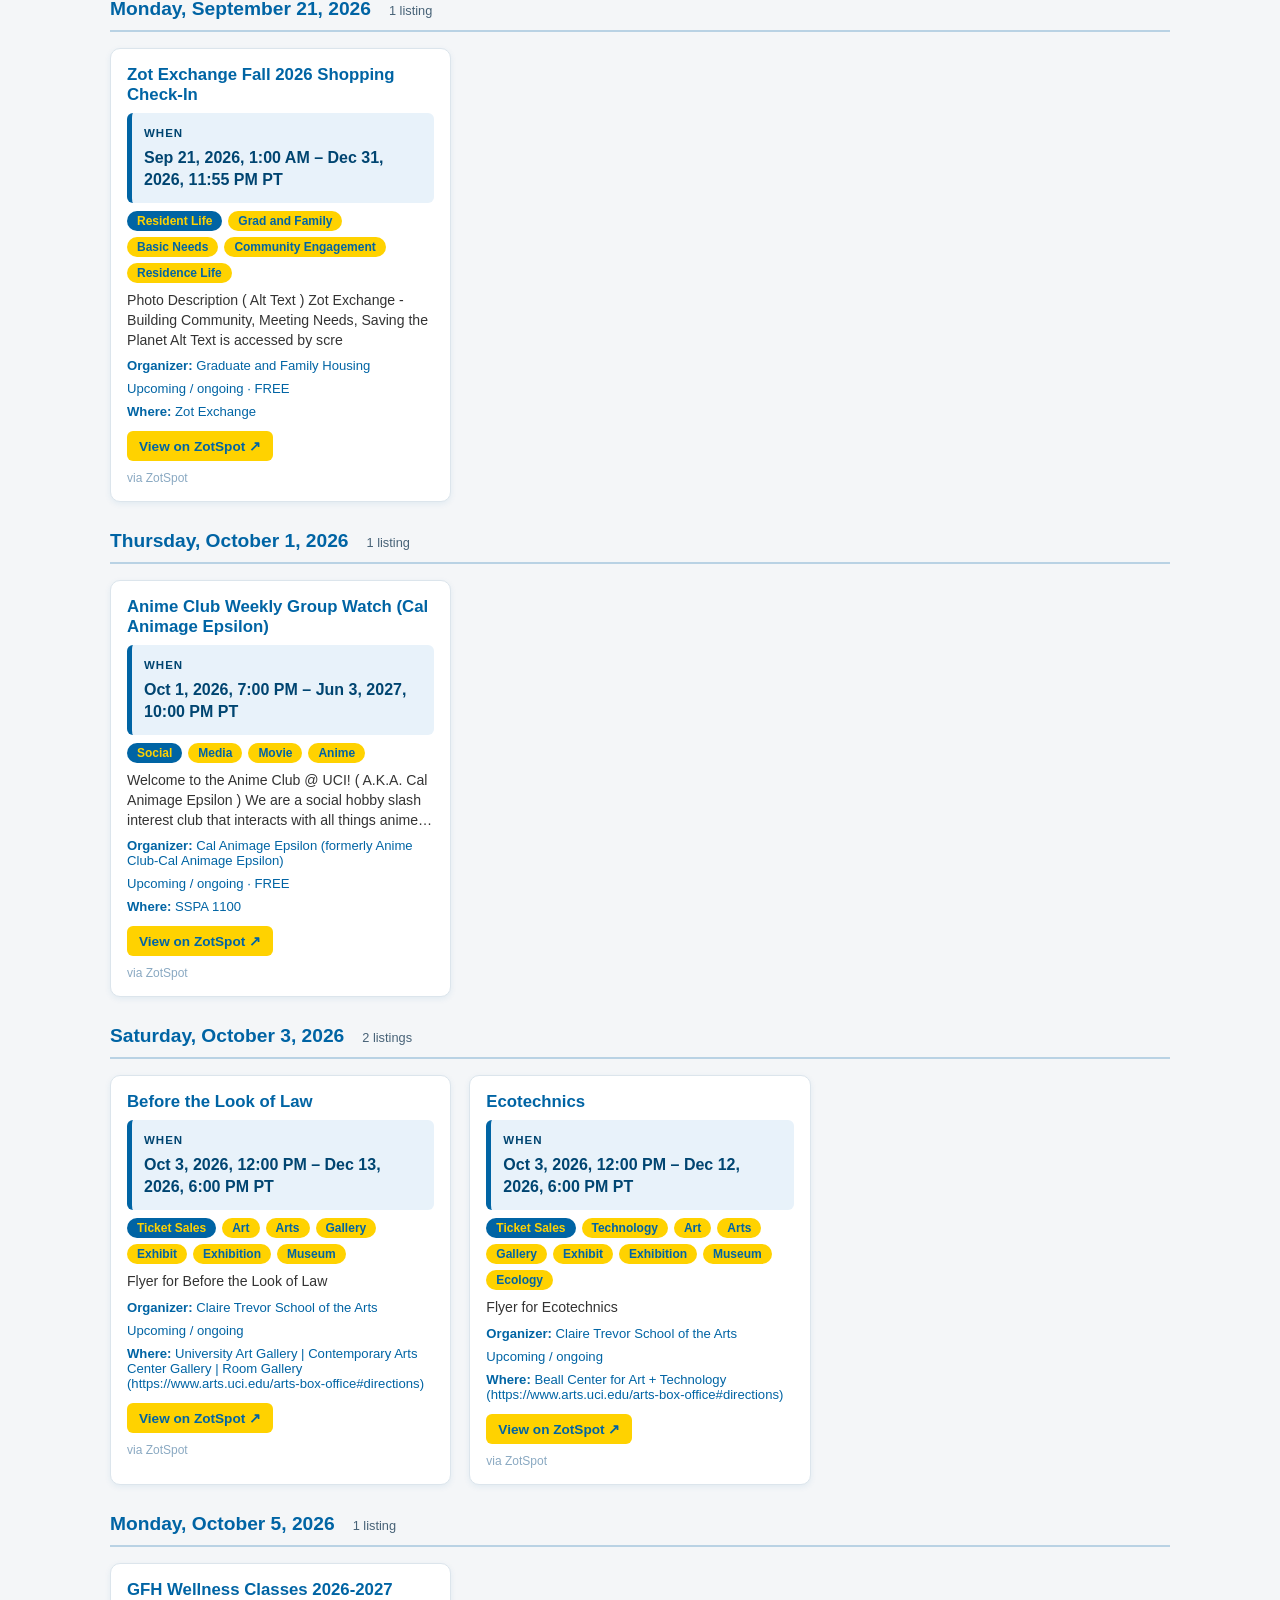
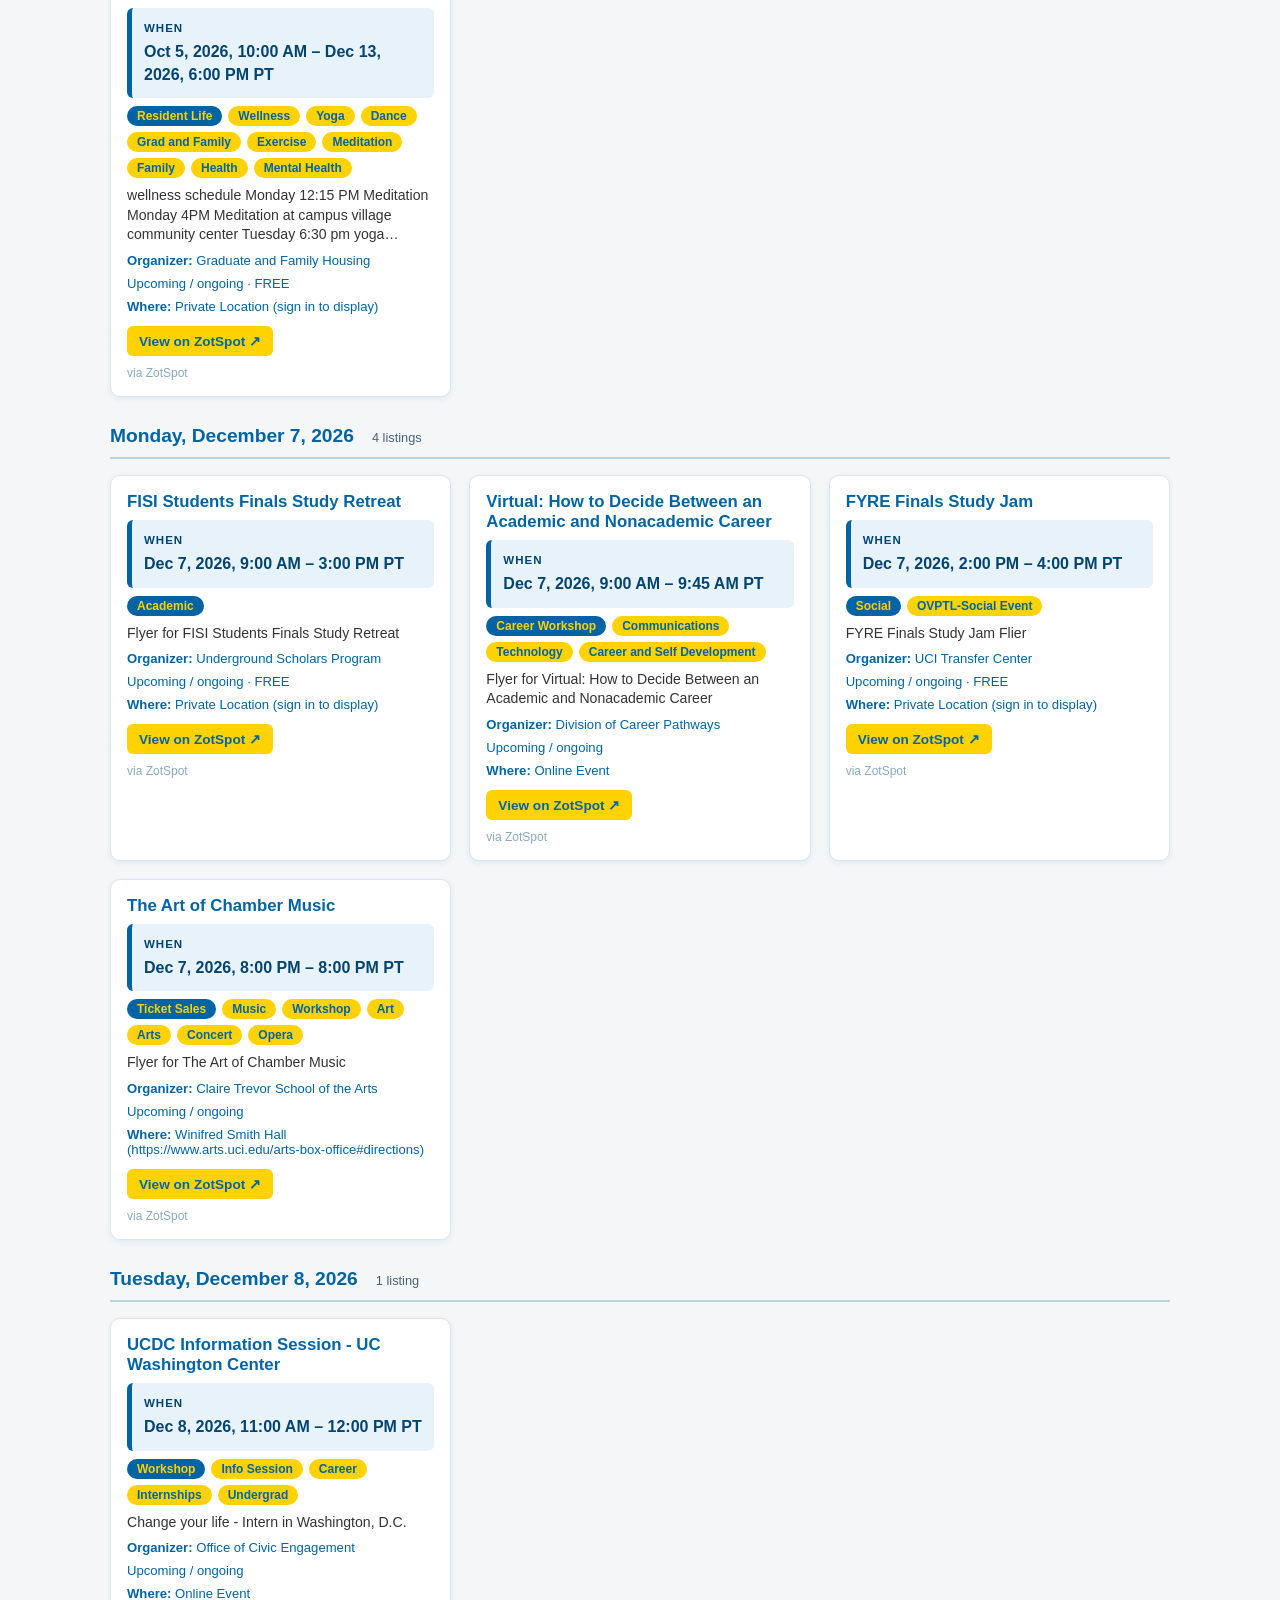
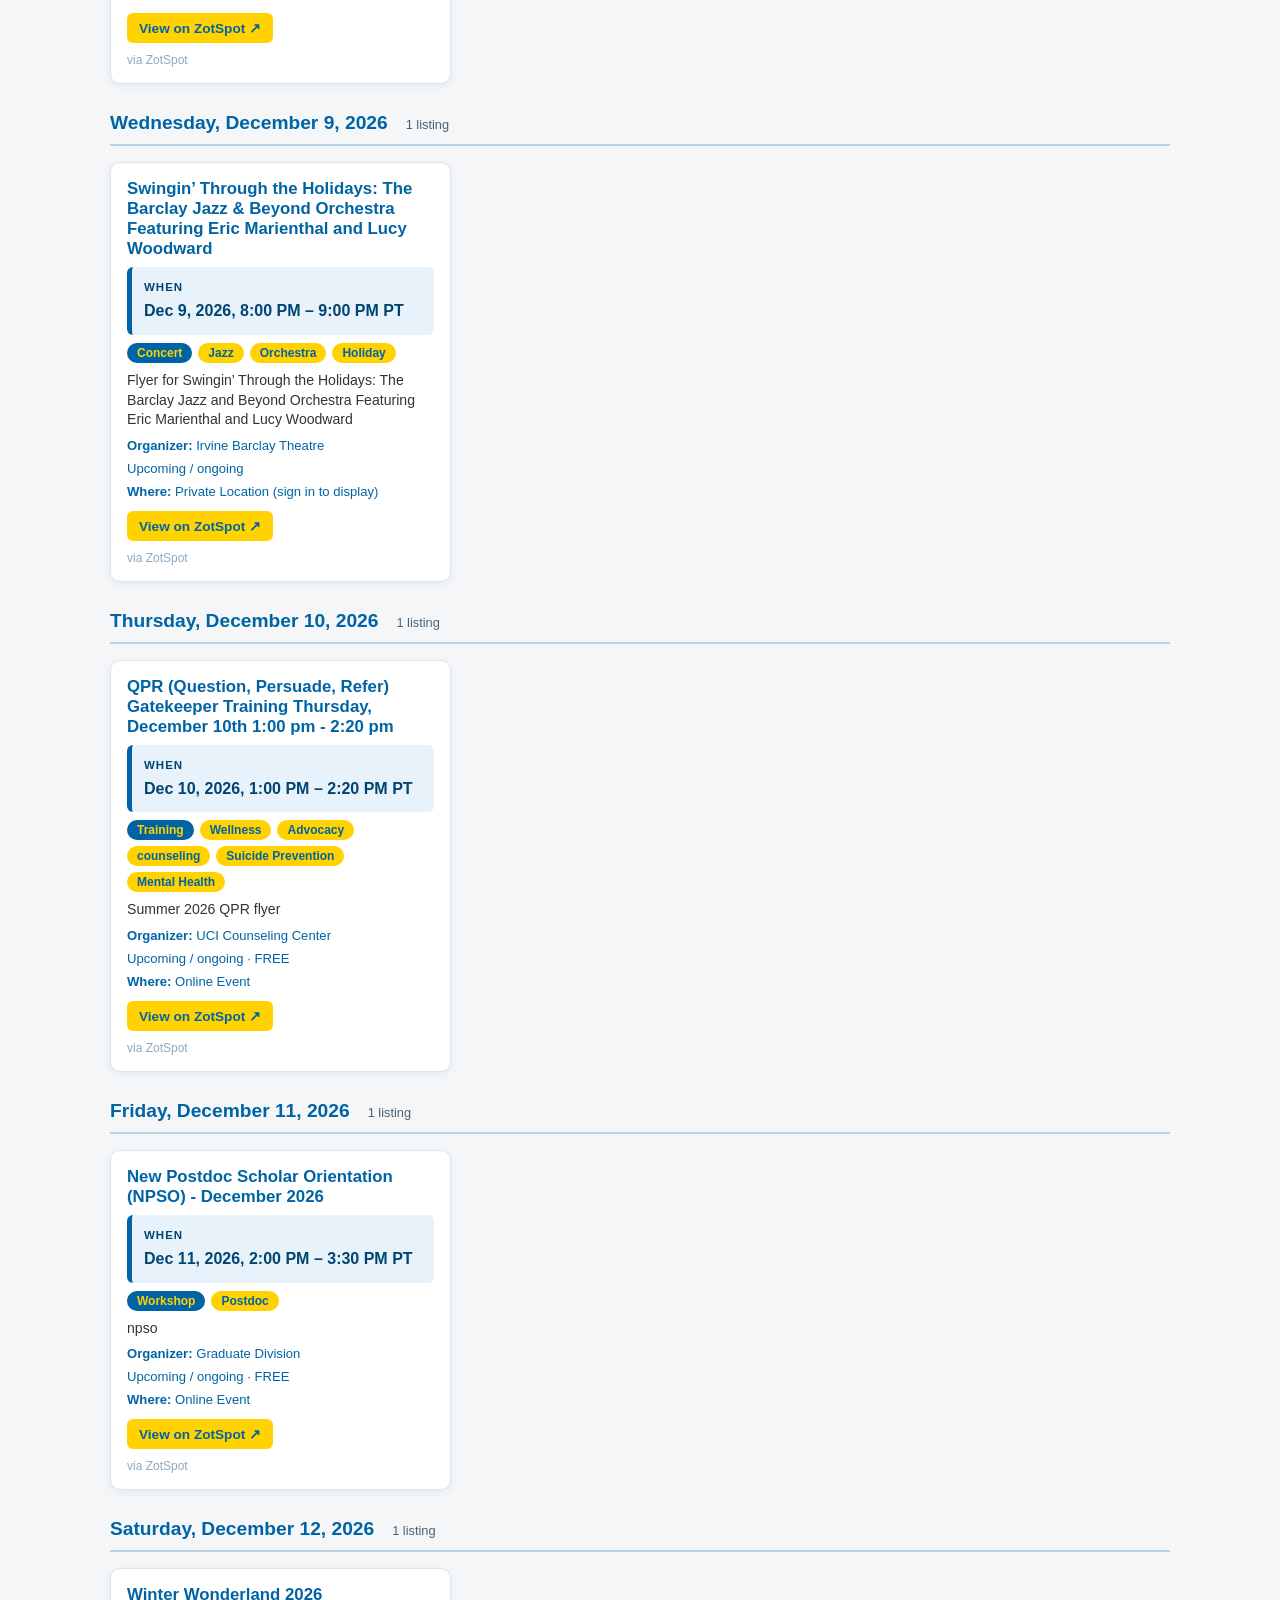
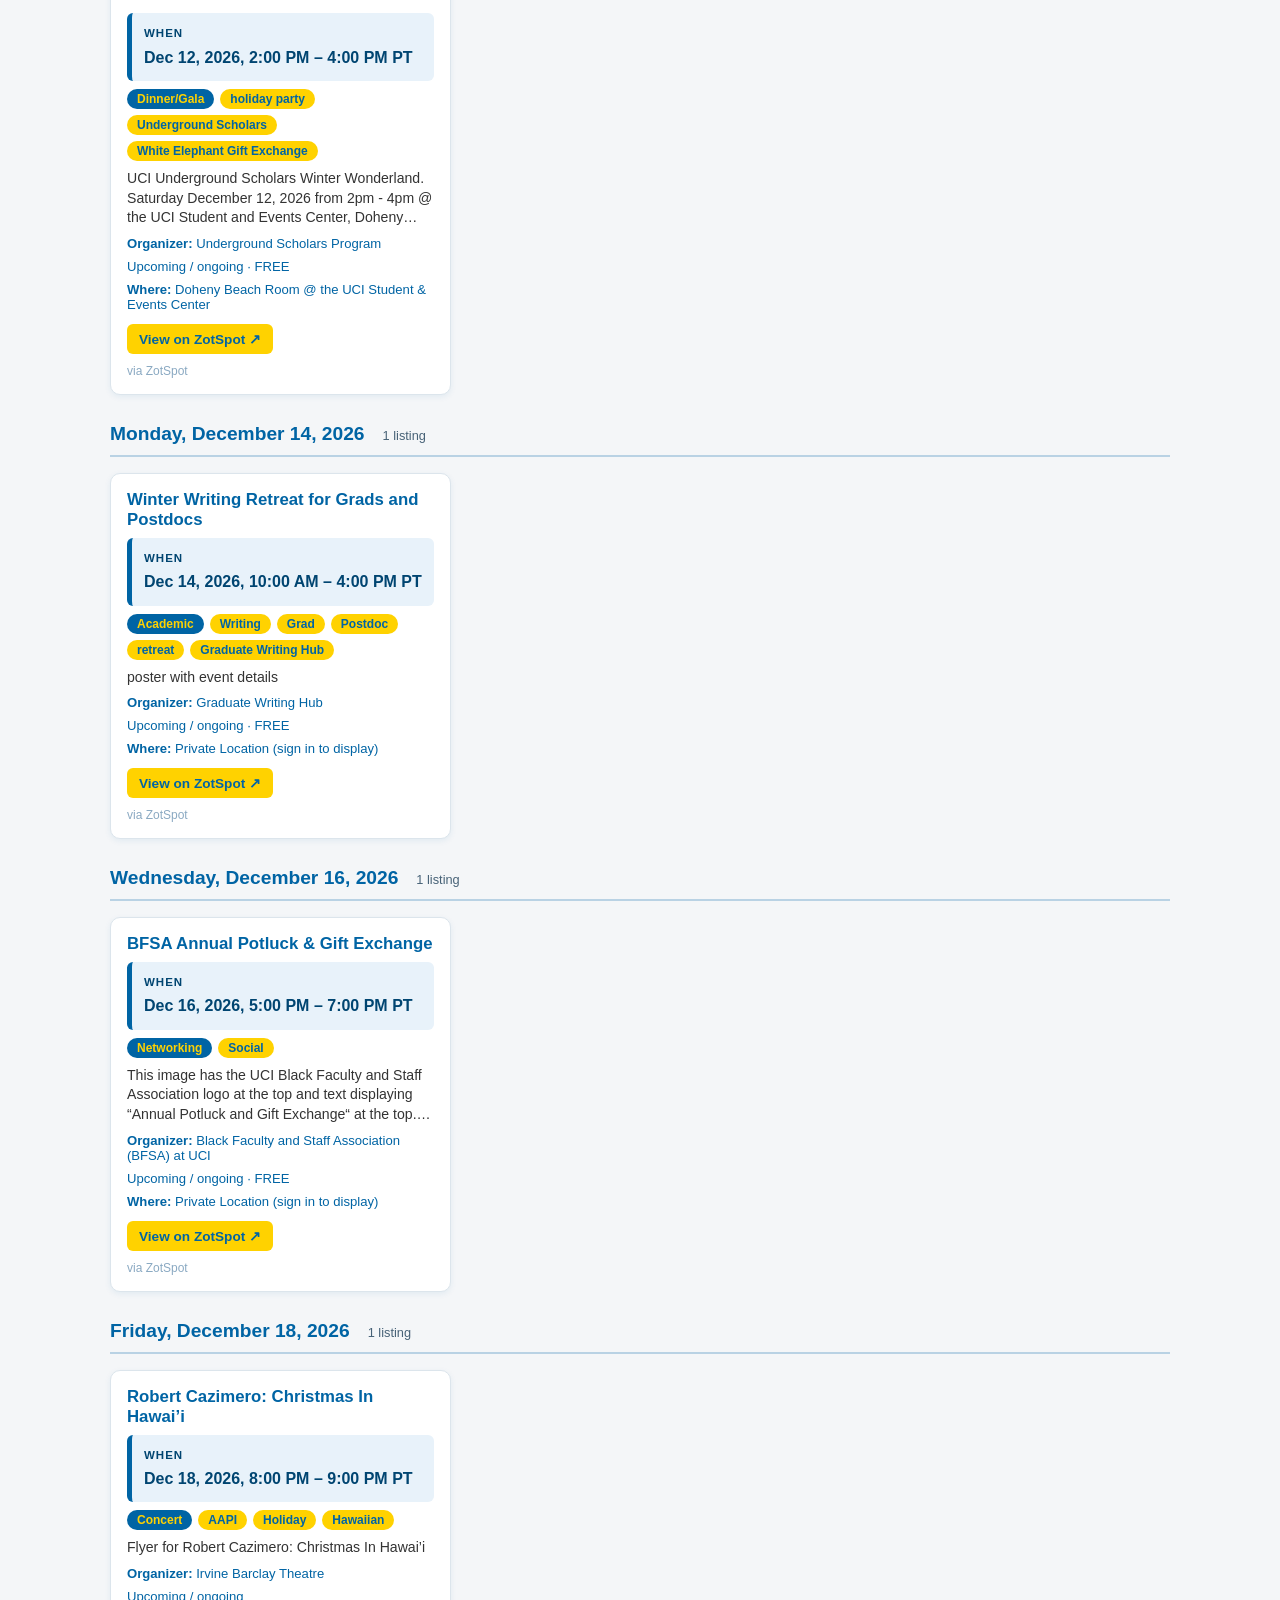
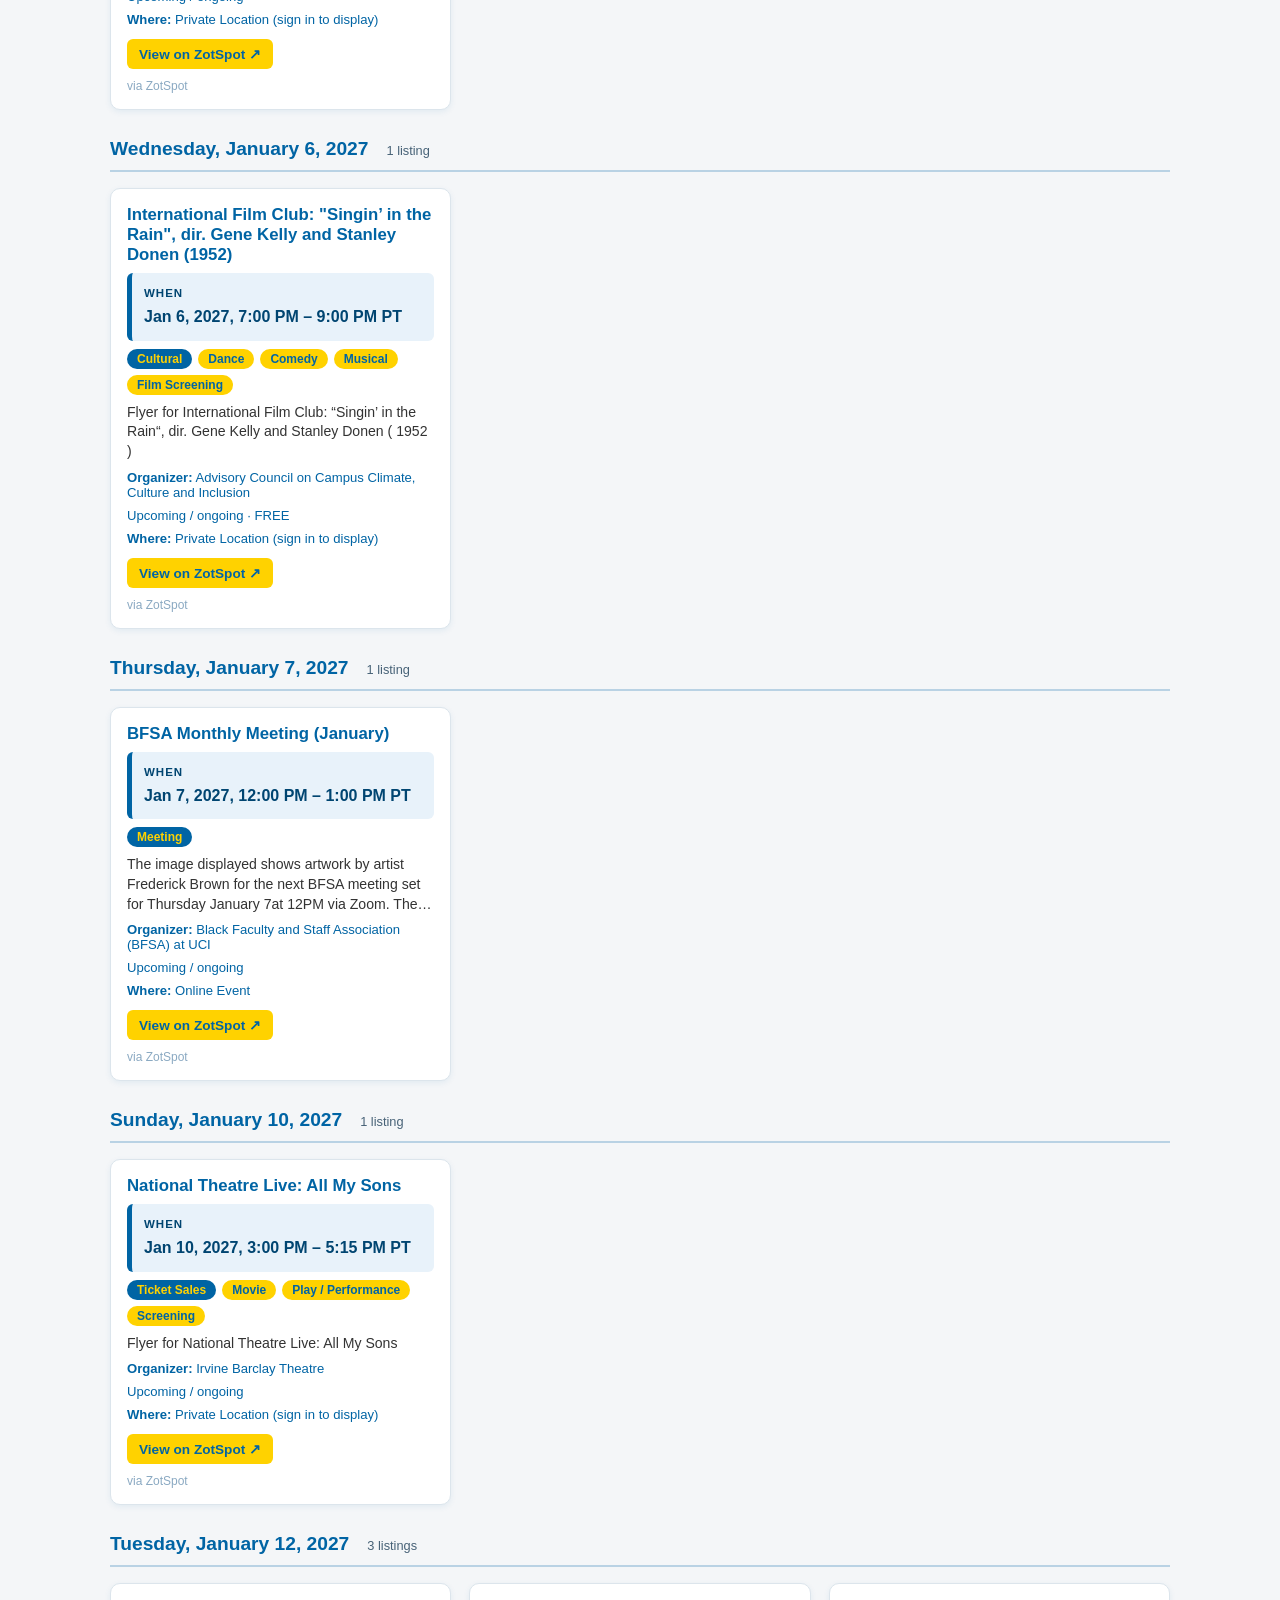
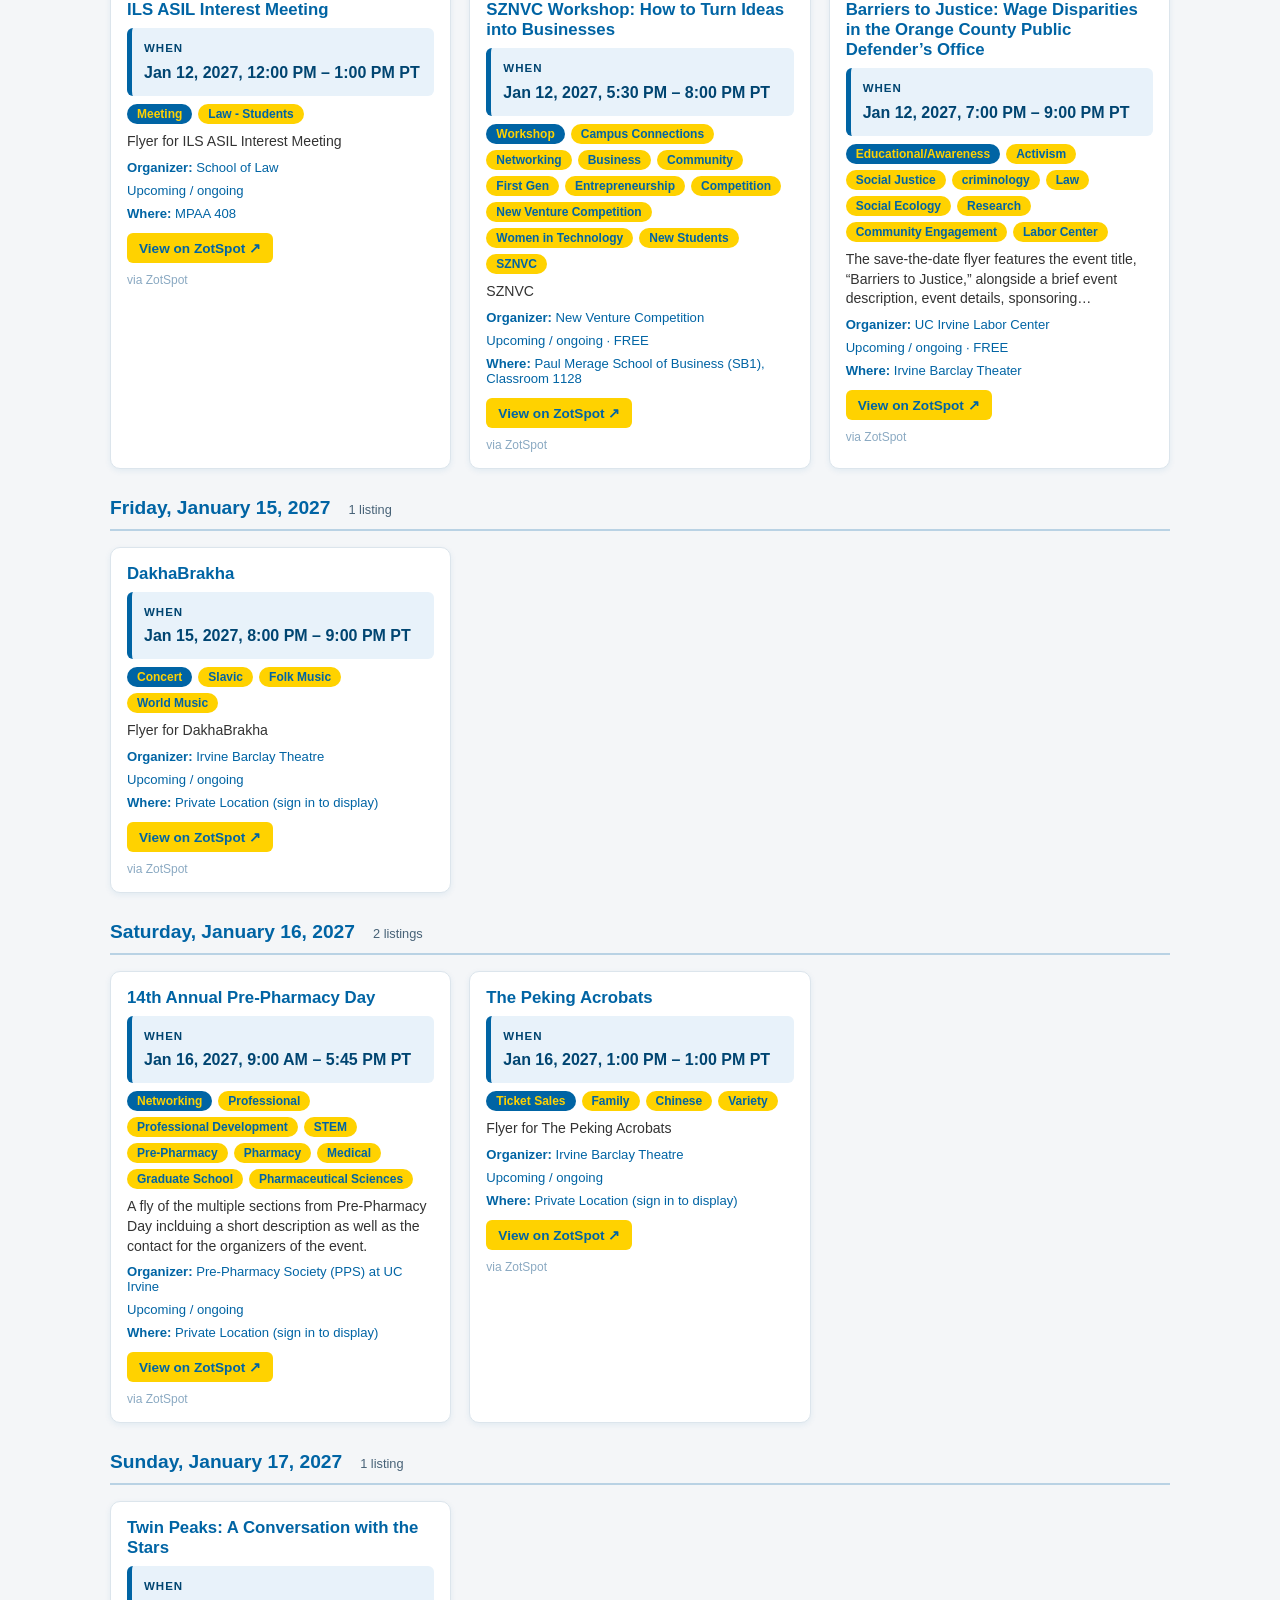
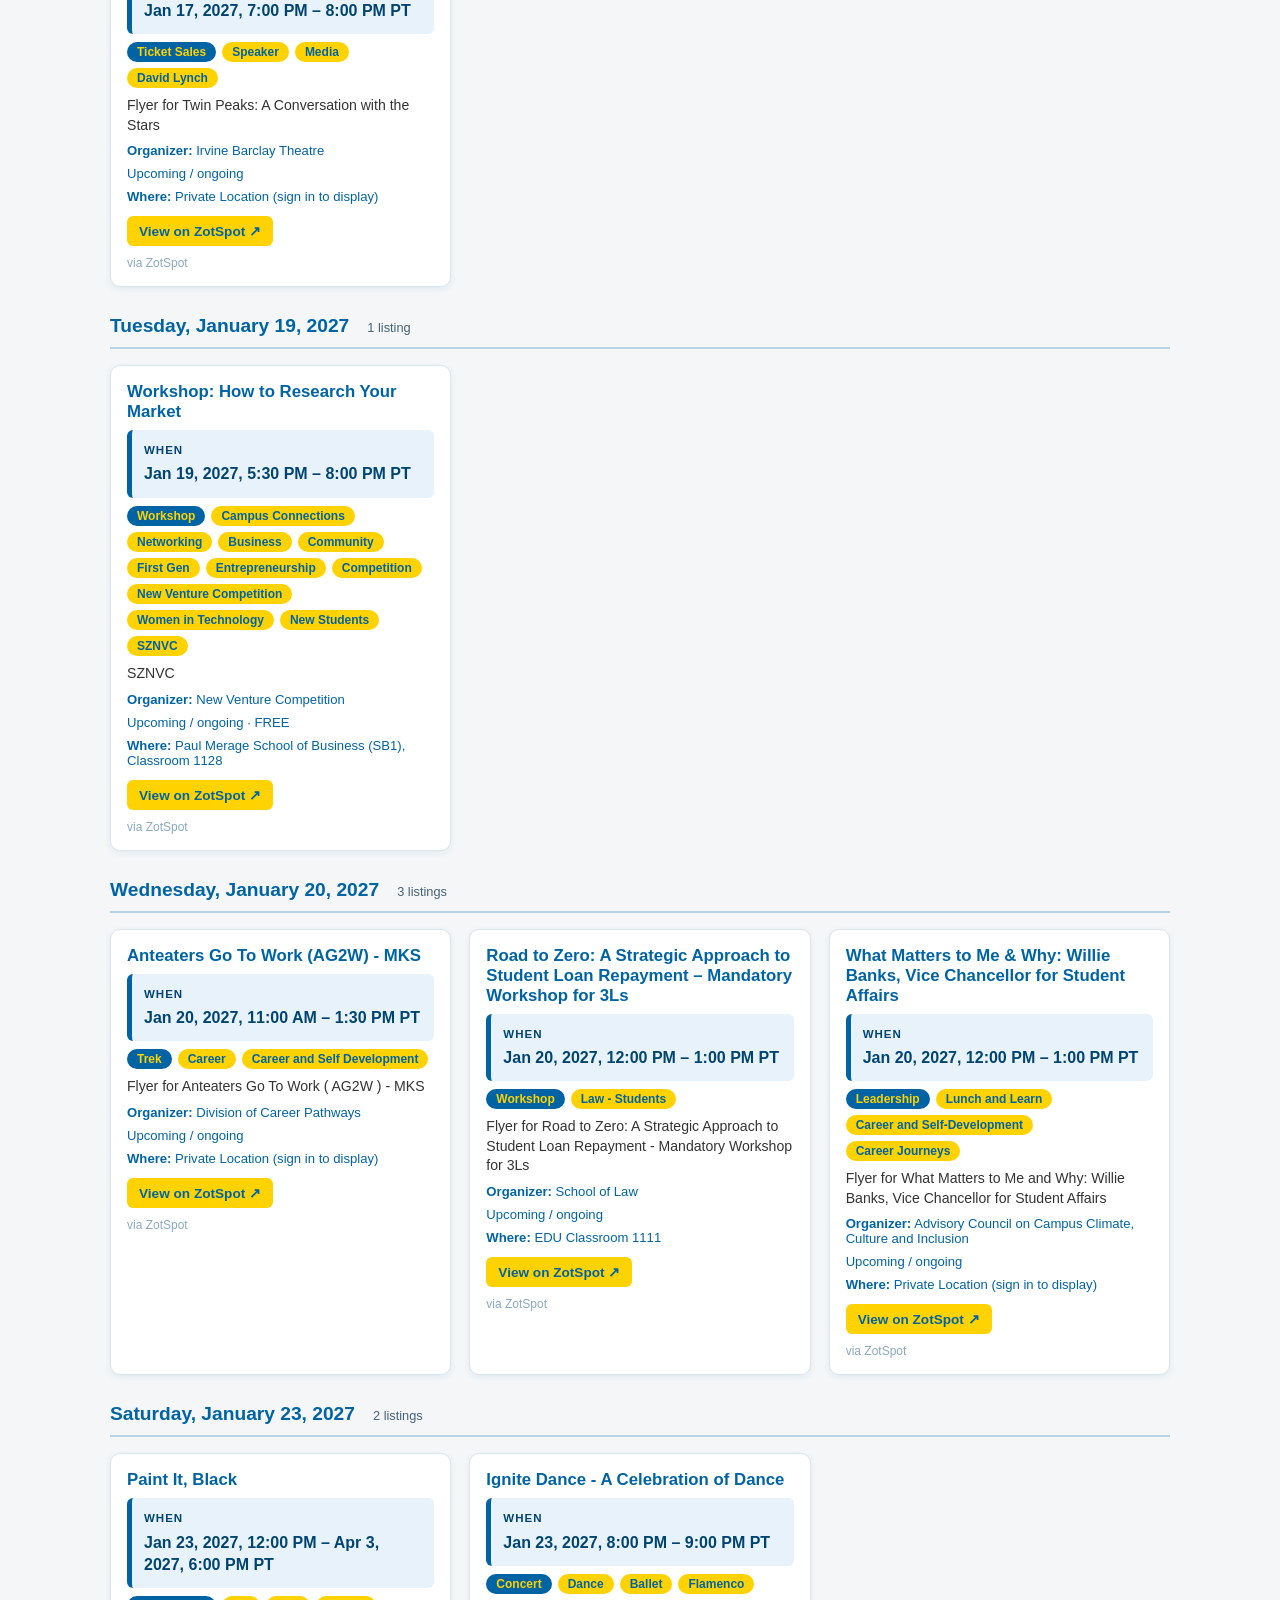
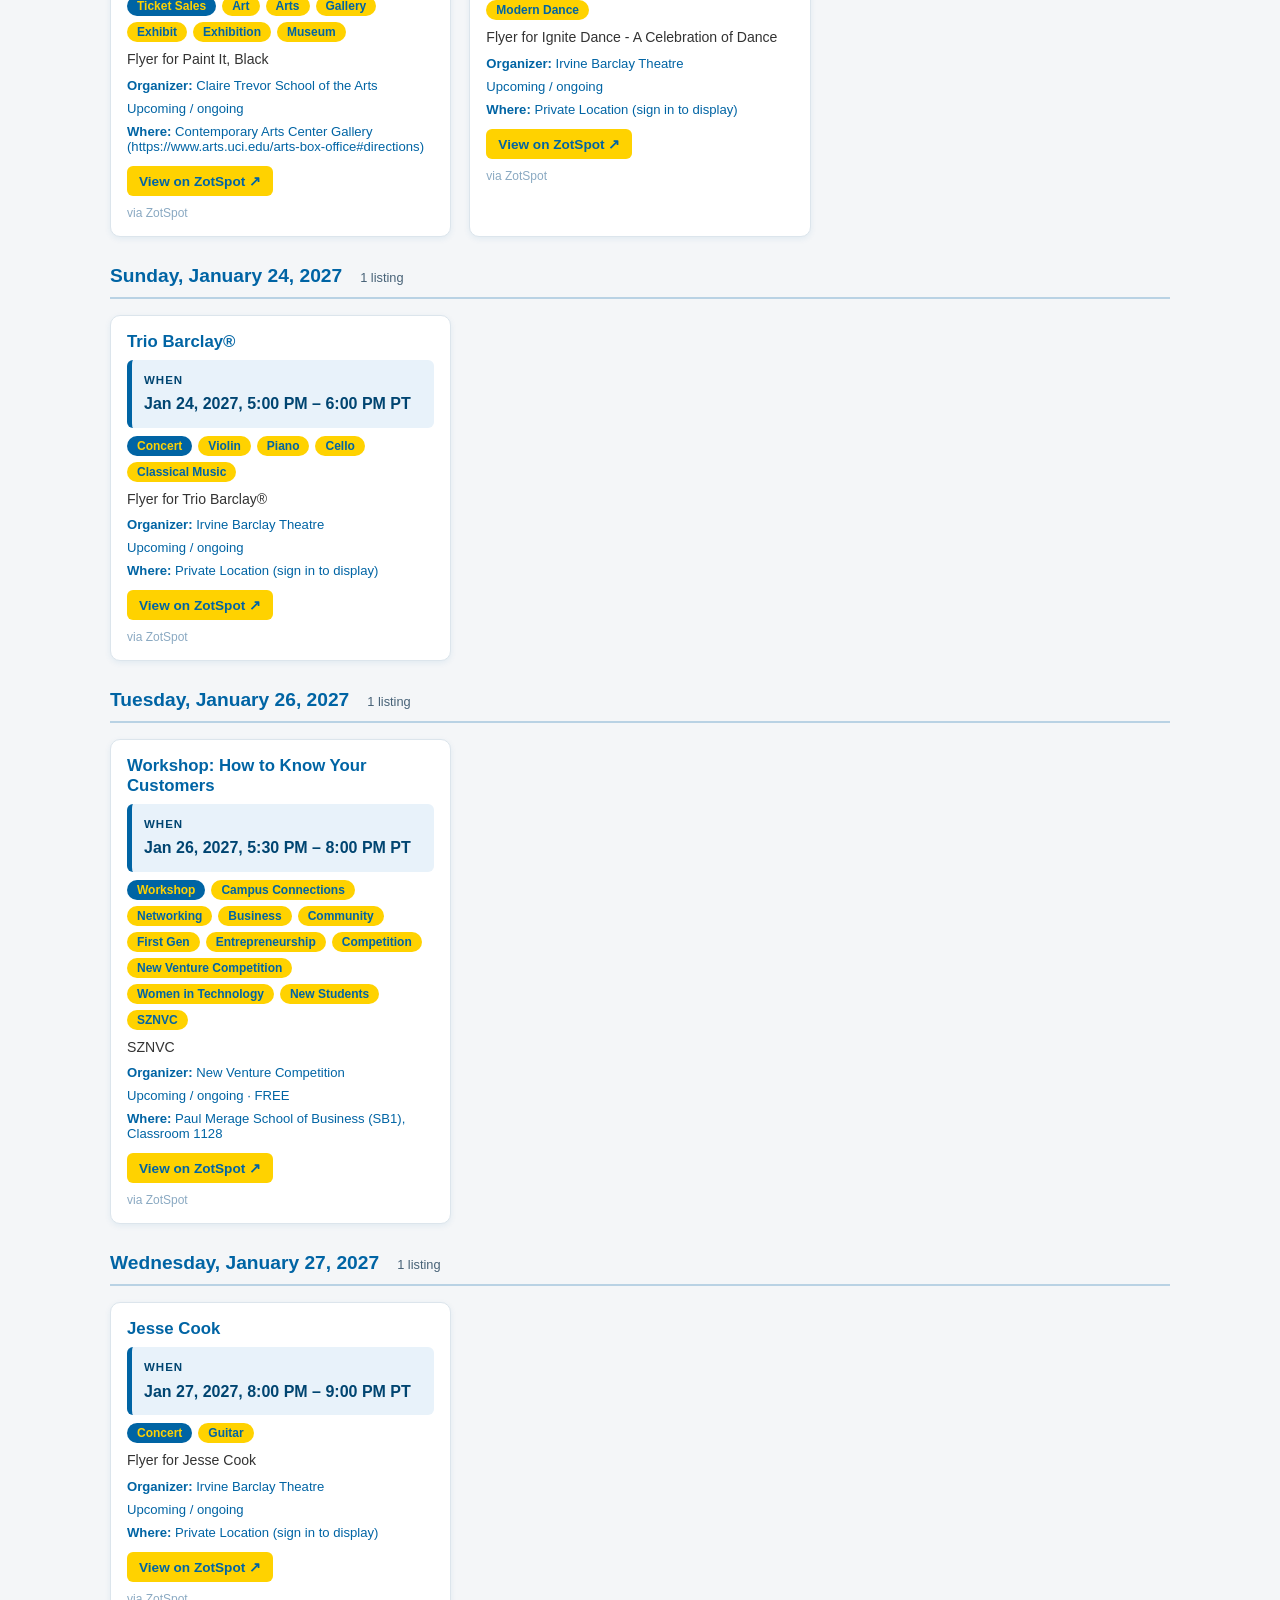
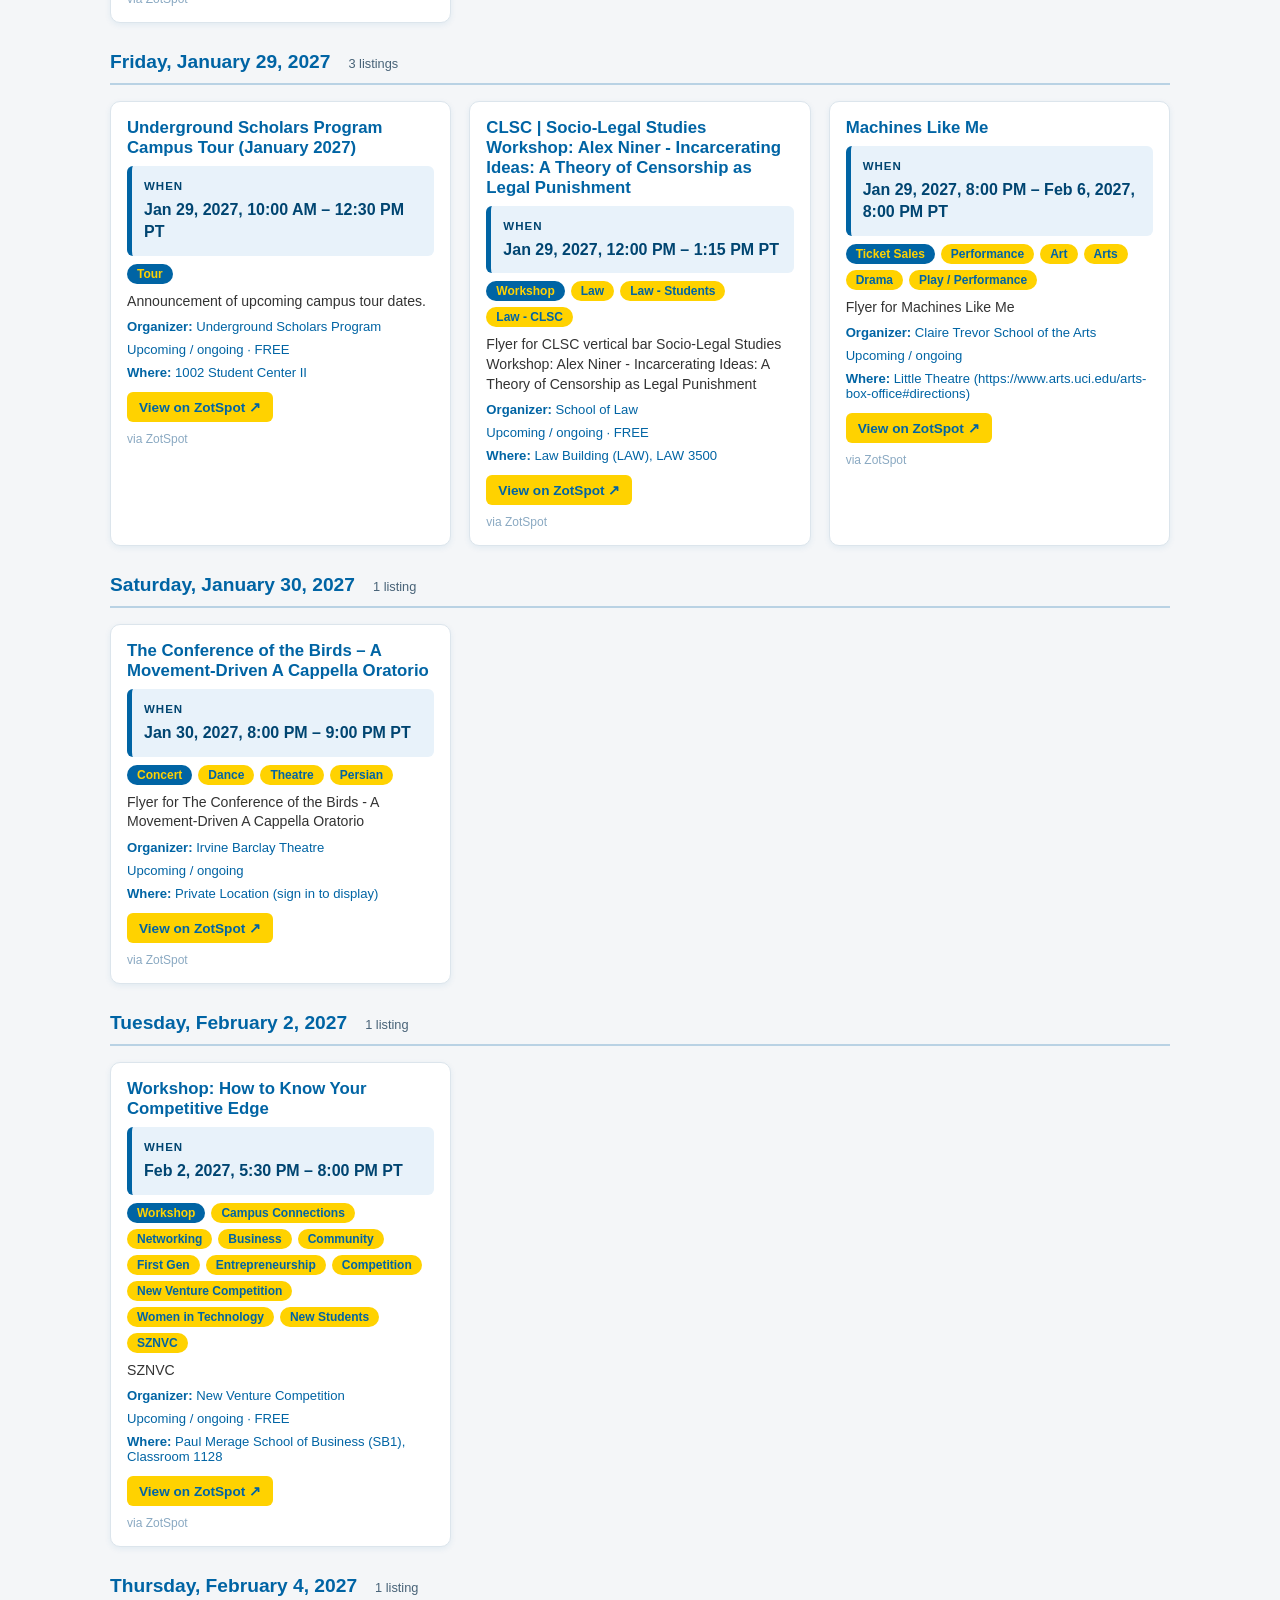
==== commit 412fbc86: "fixed buttons: imported wrong css page" ====
--- a/campus_connect___mvp_prototype.html
+++ b/campus_connect___mvp_prototype.html
@@ -3,7 +3,7 @@
 <head>
 <meta charset="UTF-8">
 <meta name="viewport" content="width=device-width, initial-scale=1.0">
-<link rel="stylesheet" href="styles.css">
+<link rel="stylesheet" href="campus_connect.css">
 <title>ZotLife</title>
 <style>
   [hidden] { display: none !important; }
--- a/campus_connect.css
+++ b/campus_connect.css
@@ -0,0 +1,21 @@
+.header-nav {
+  display: flex;
+  flex-wrap: wrap;
+  gap: 10px;
+  margin-top: 12px;
+}
+
+.header-nav a {
+  display: inline-block;
+  padding: 10px 16px;
+  background: #0064a4;
+  color: #fff;
+  border: 1px solid #0064a4;
+  border-radius: 8px;
+  text-decoration: none;
+  font-weight: 600;
+}
+
+.header-nav a:hover {
+  background: #003b5c;
+}
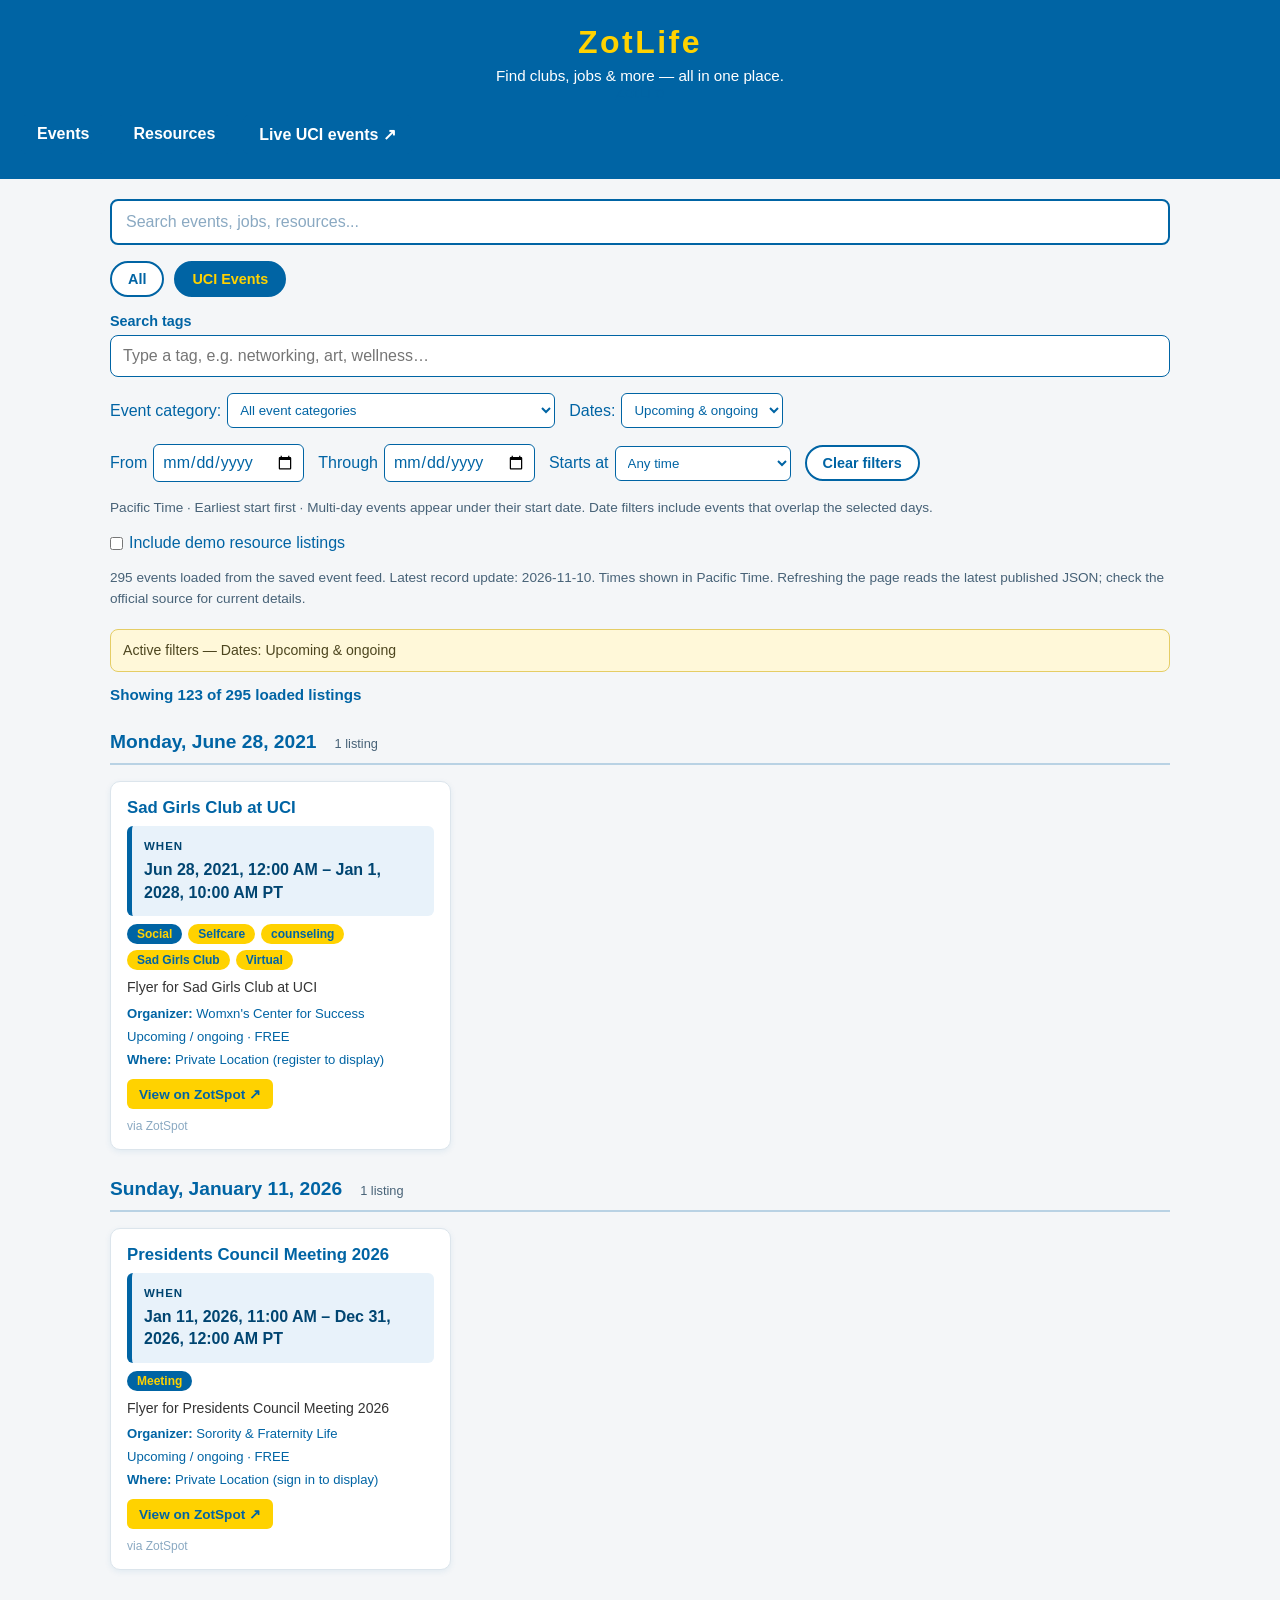
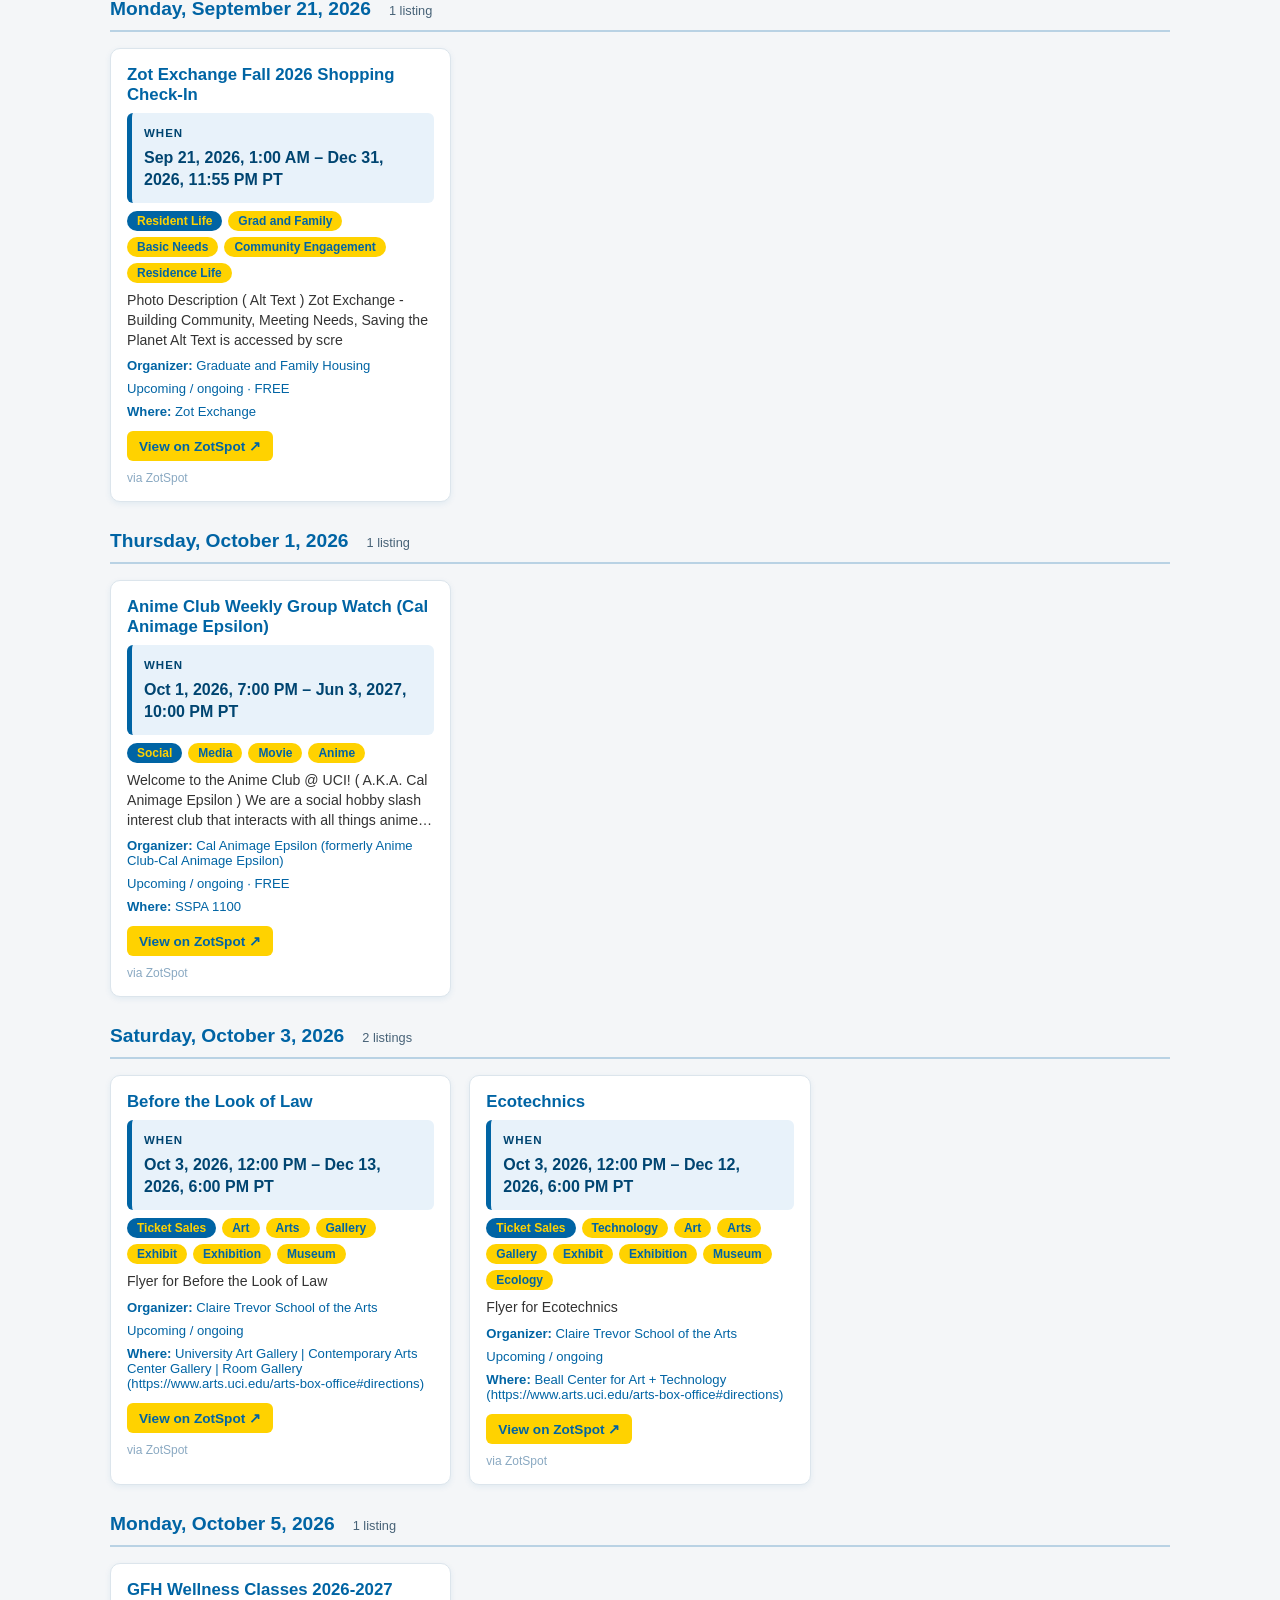
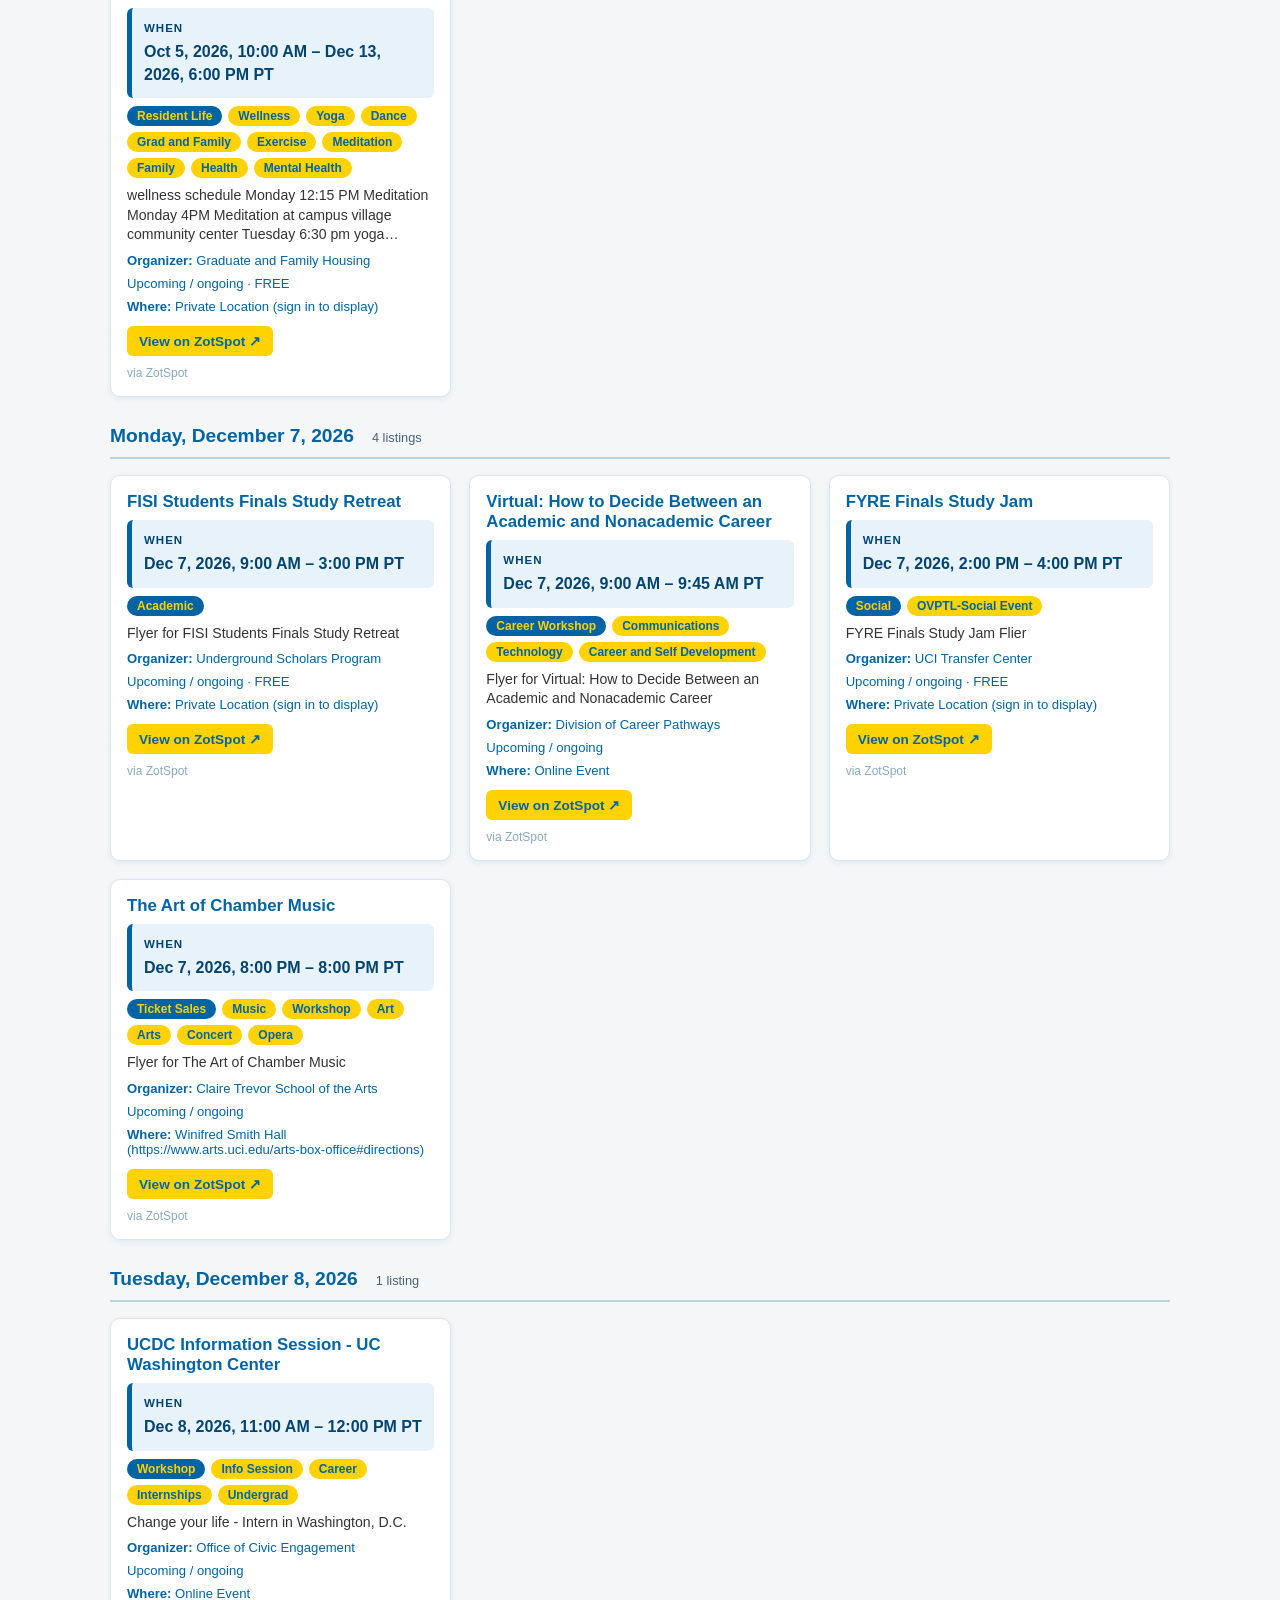
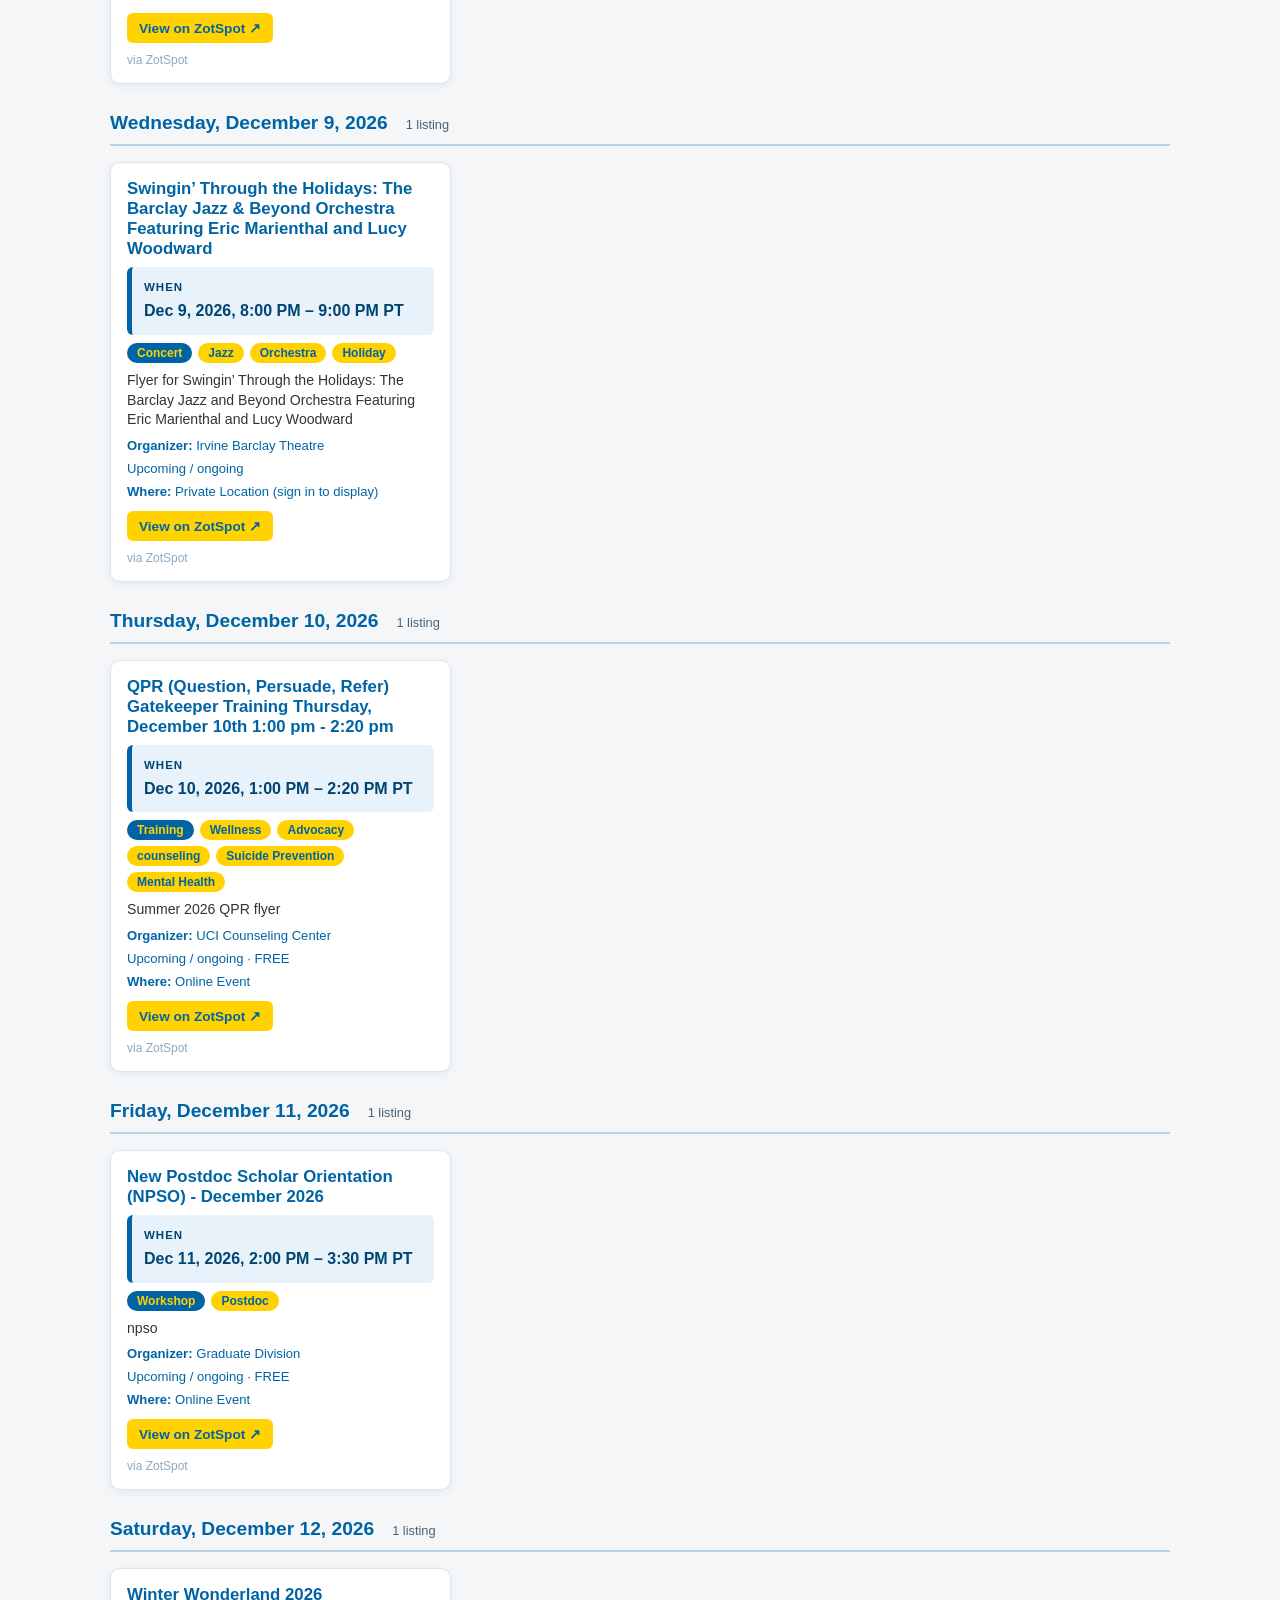
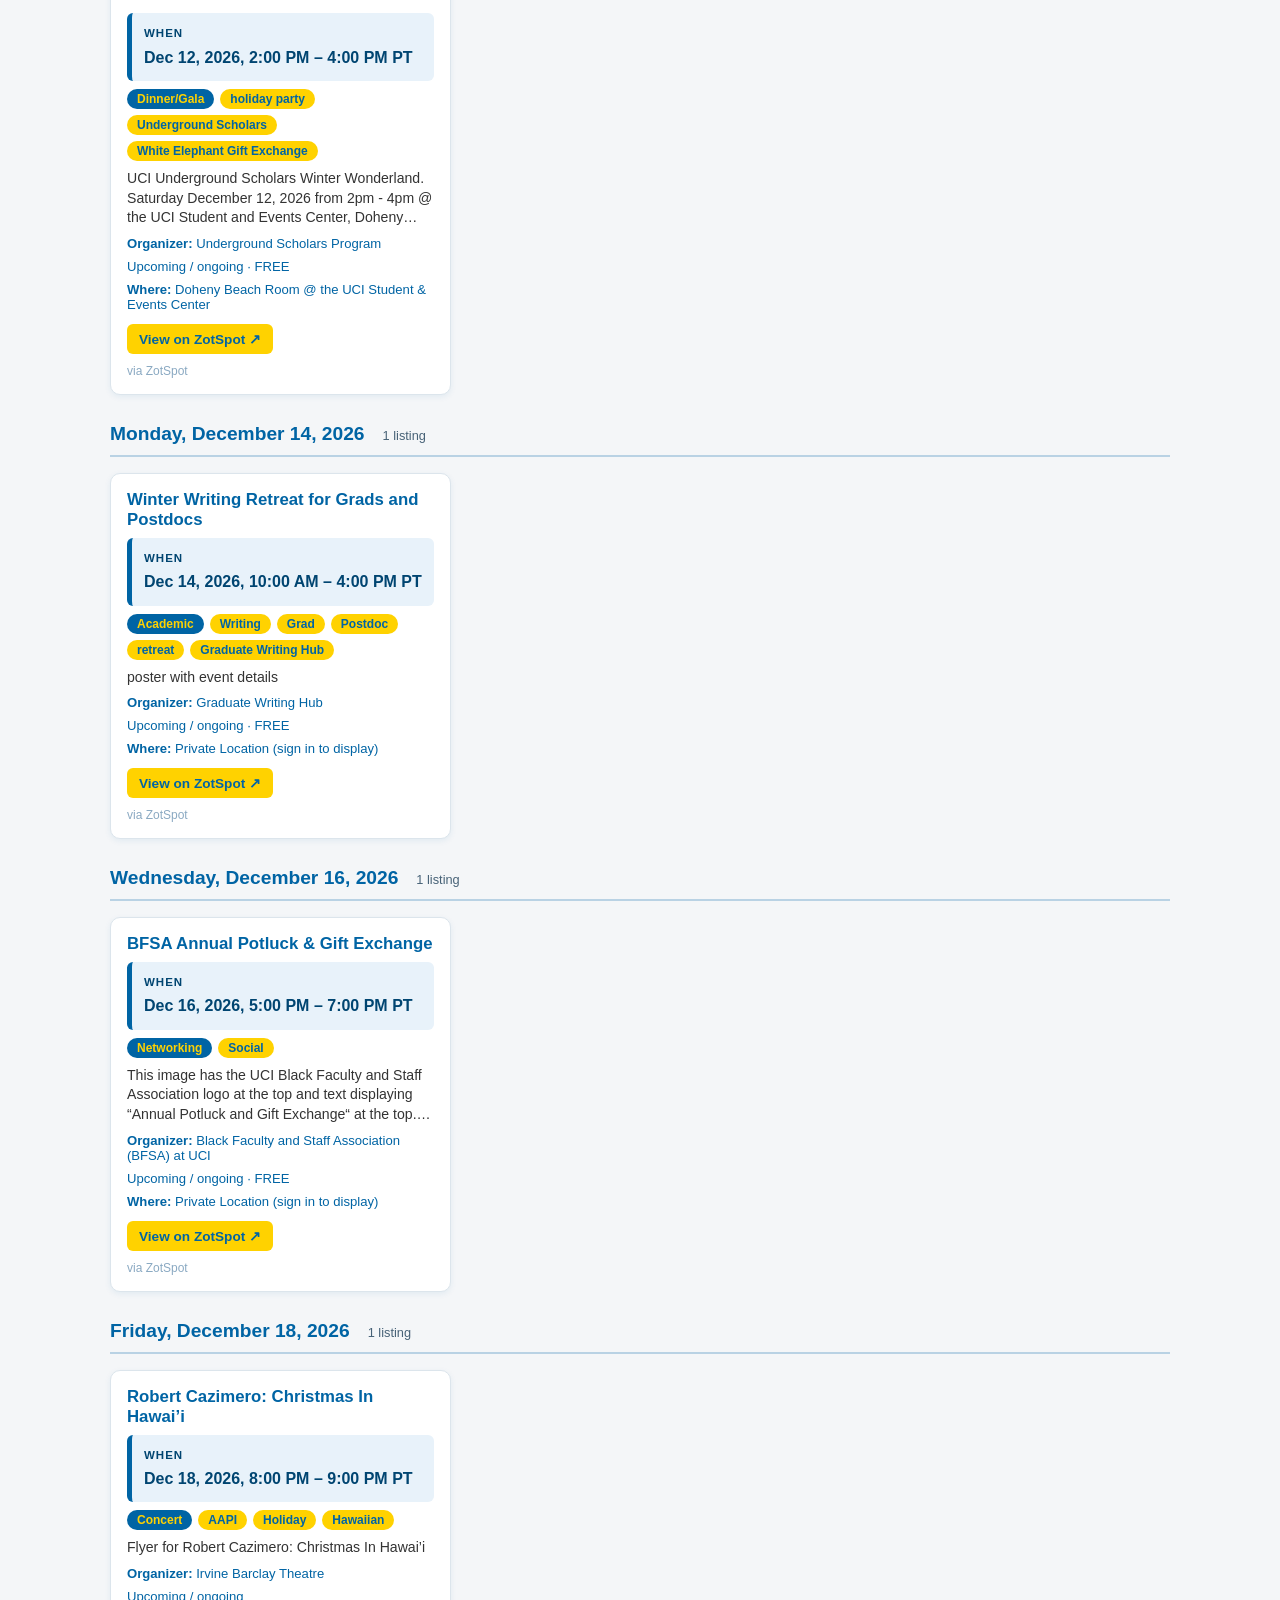
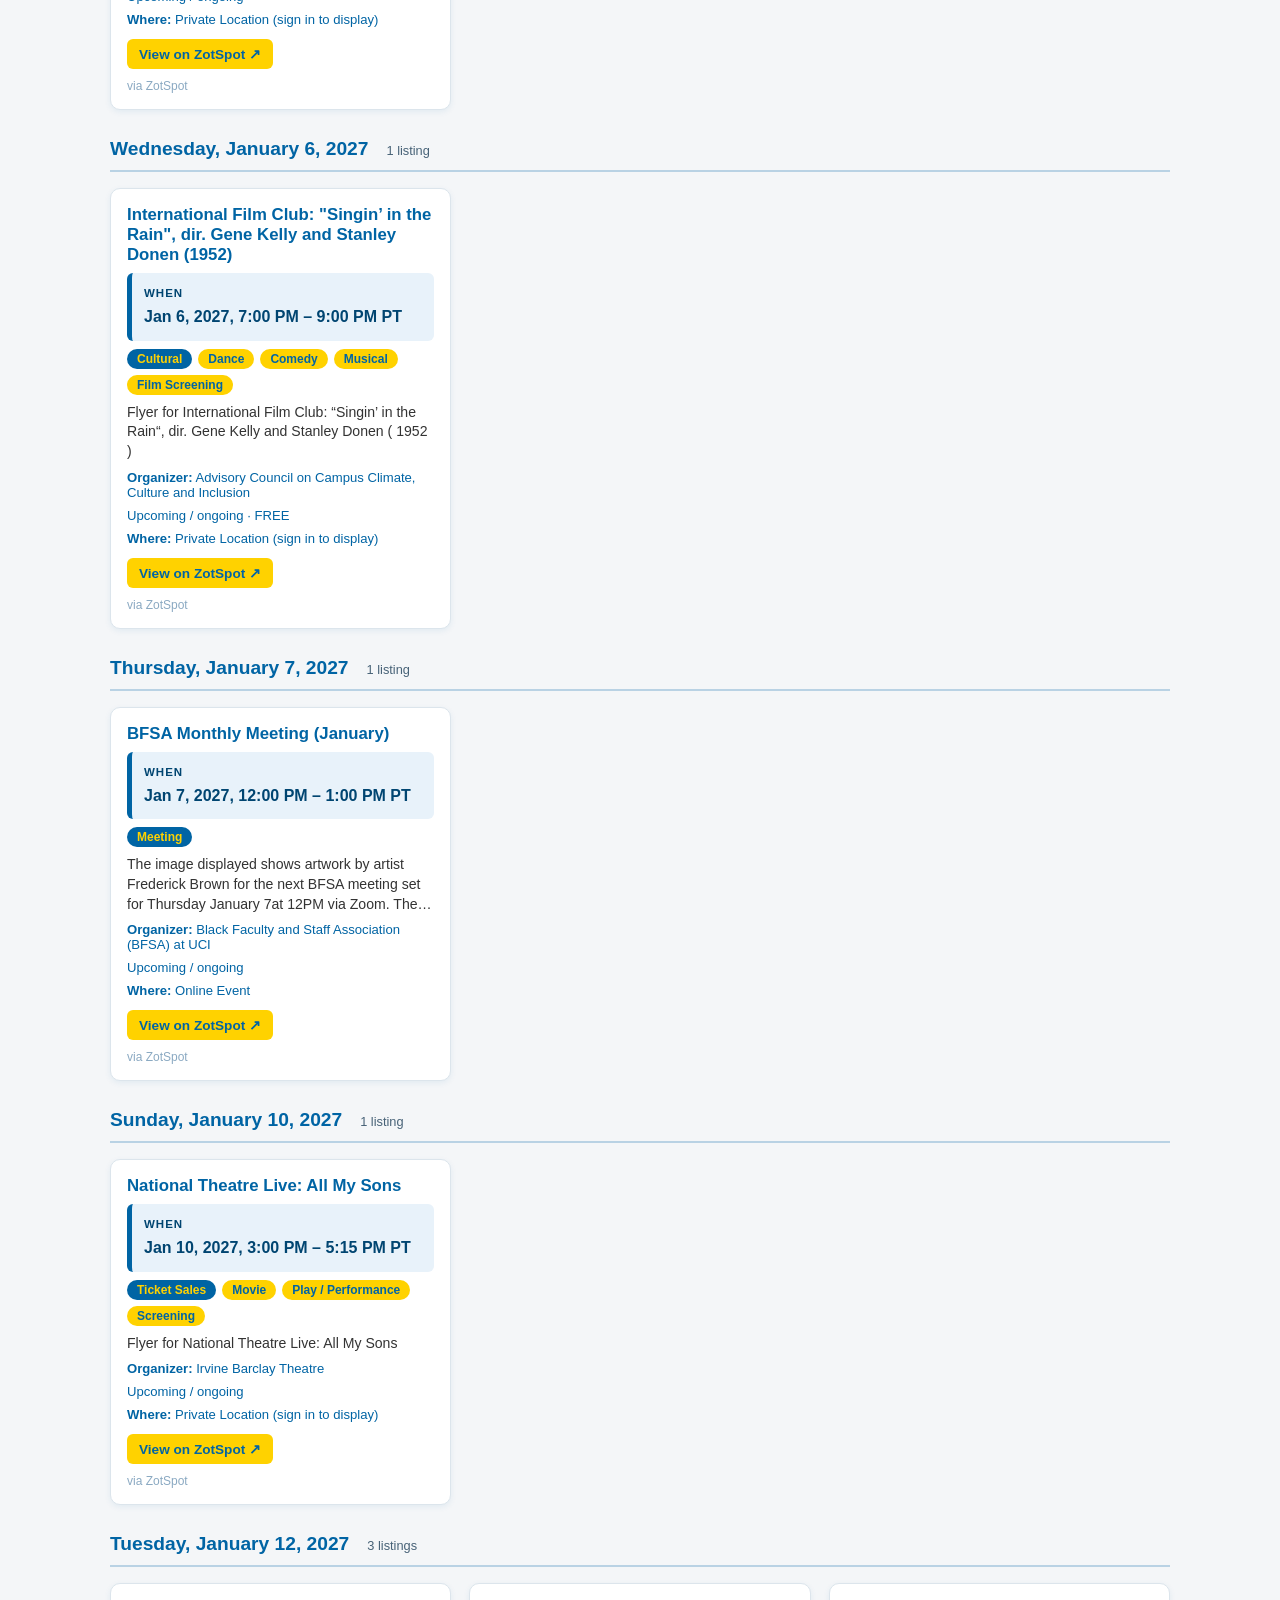
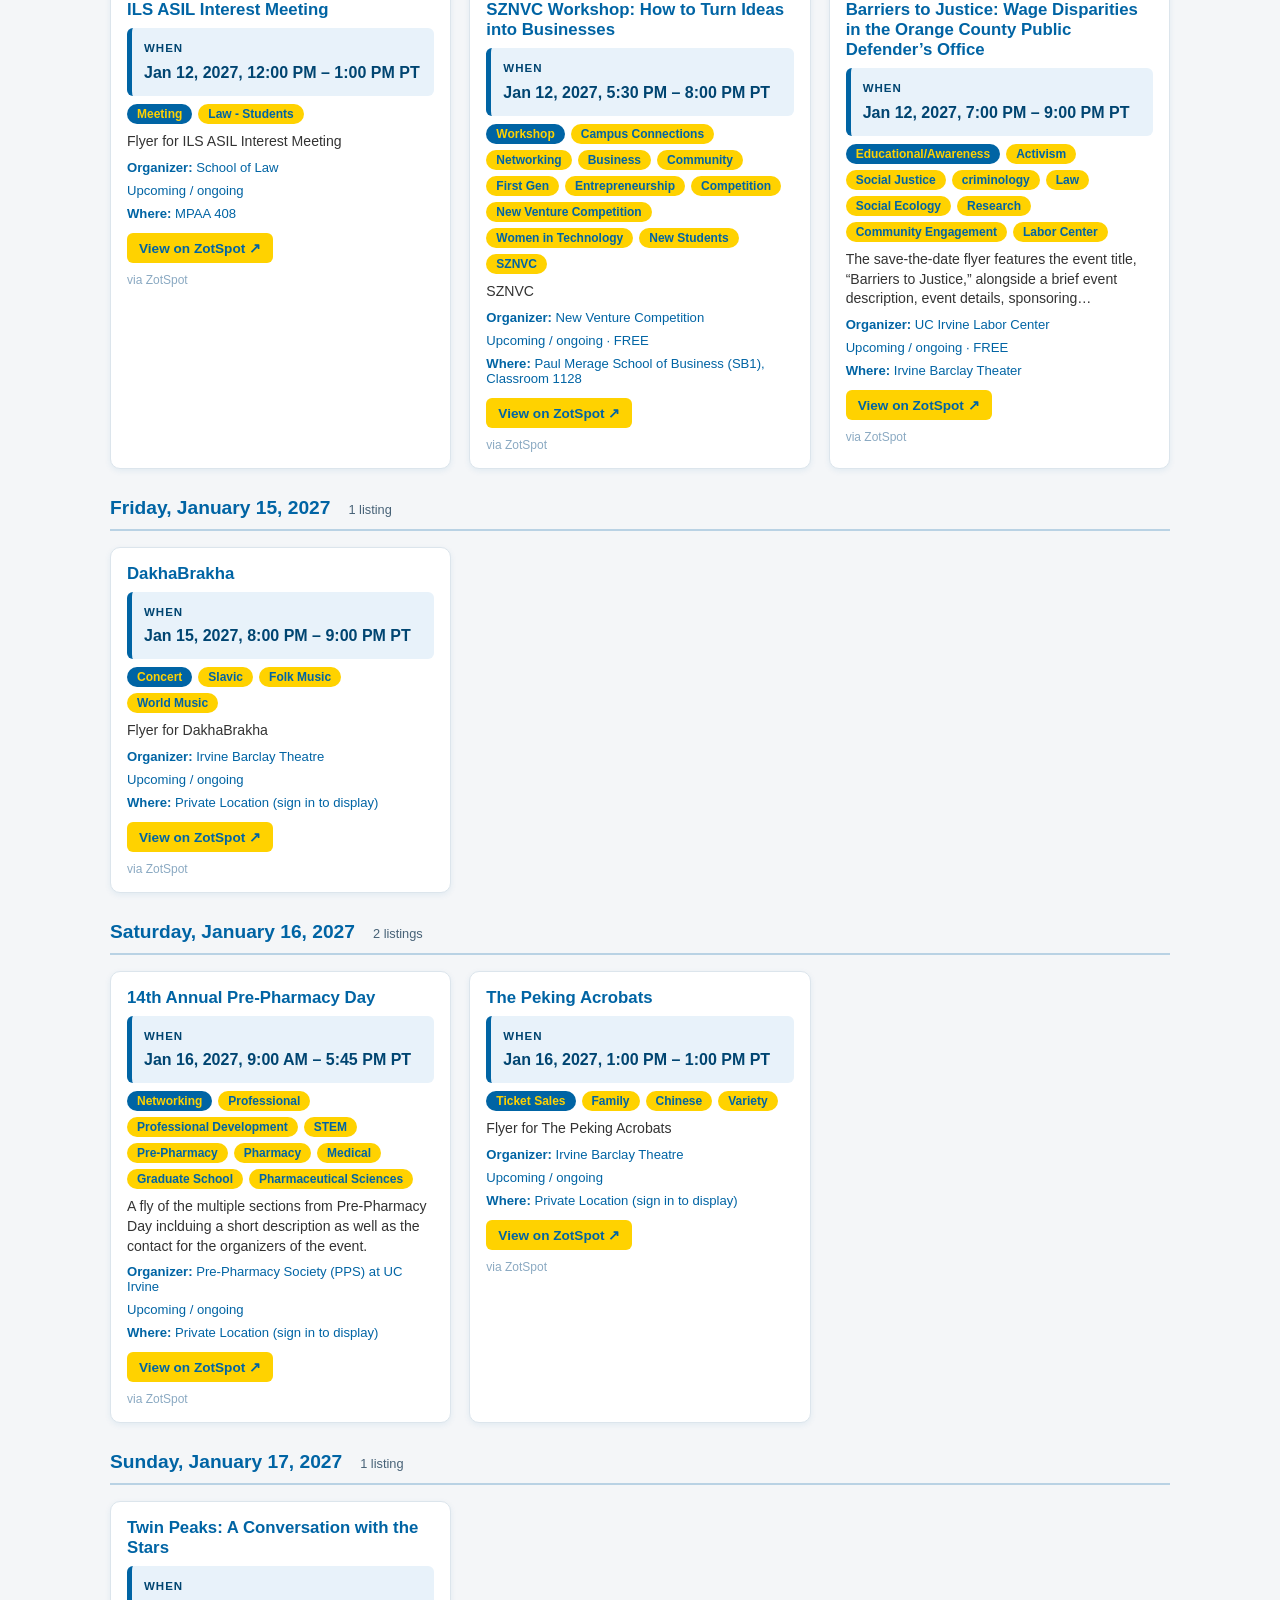
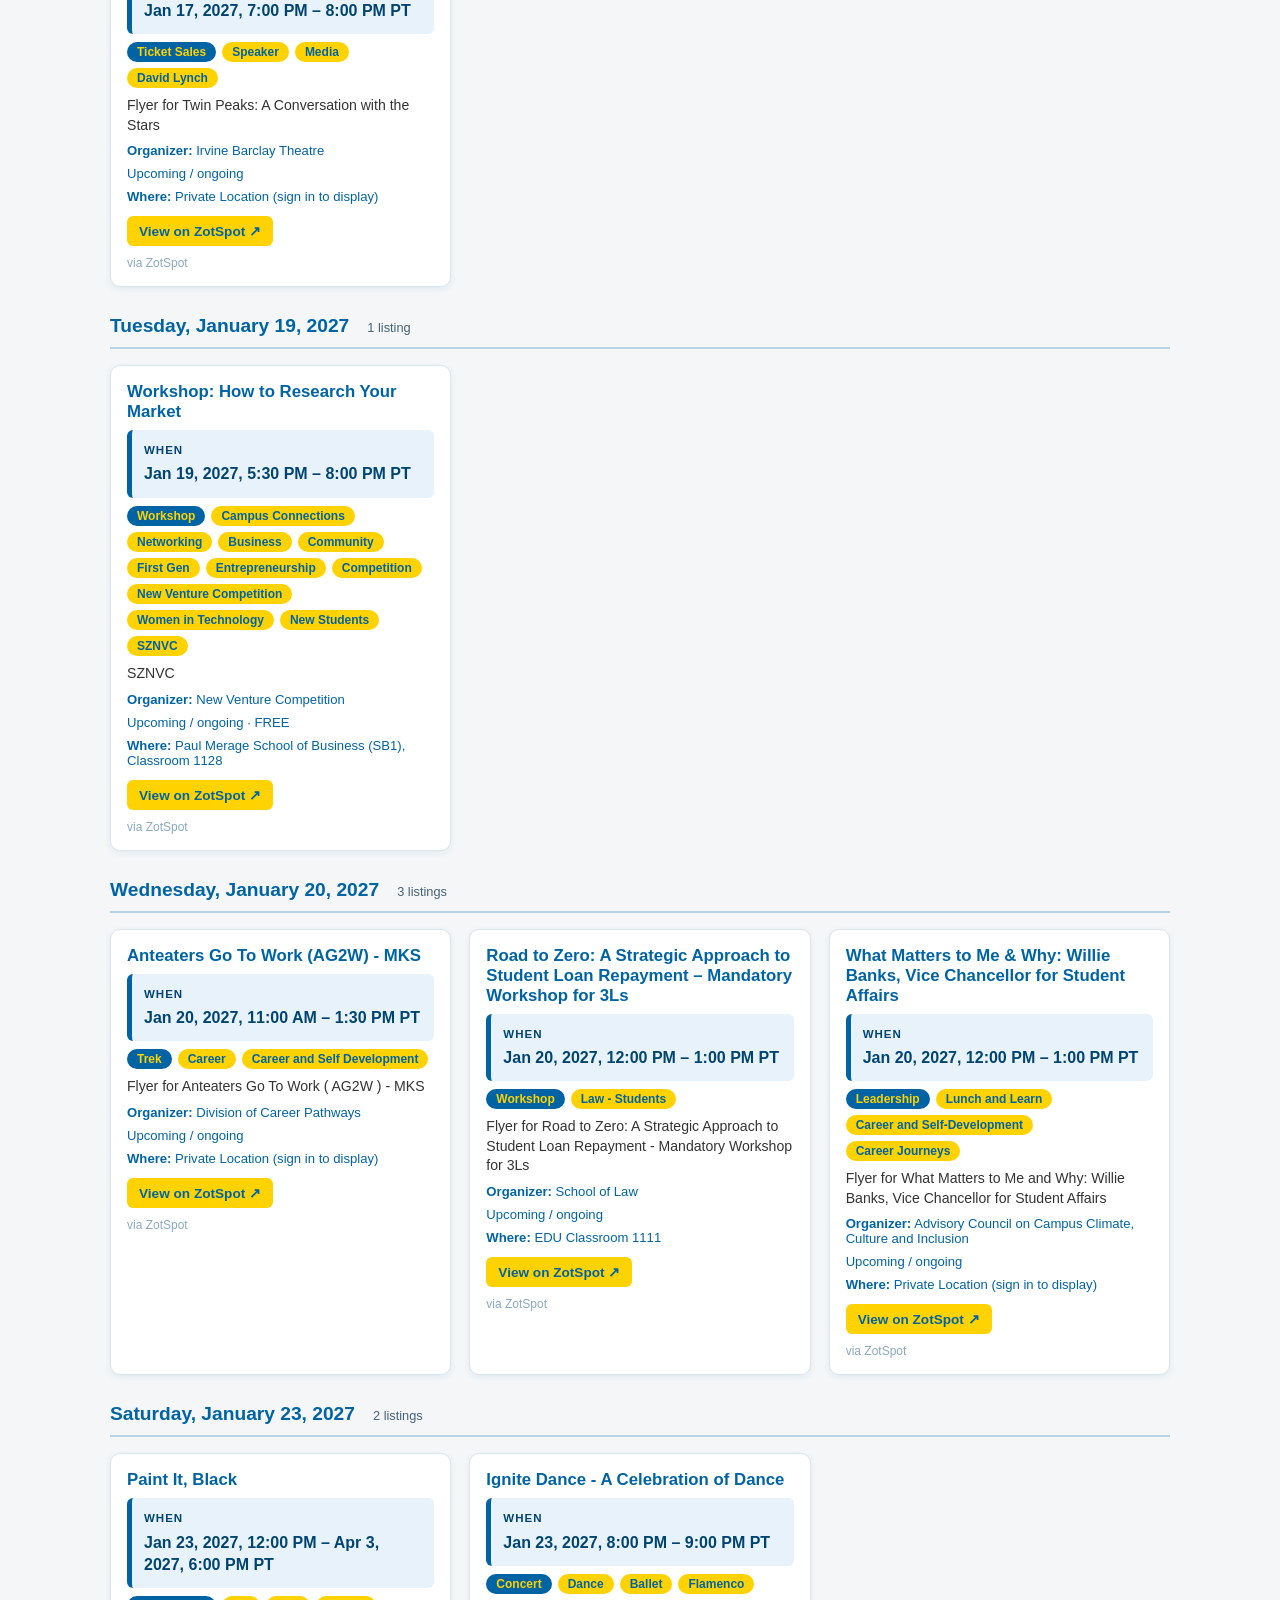
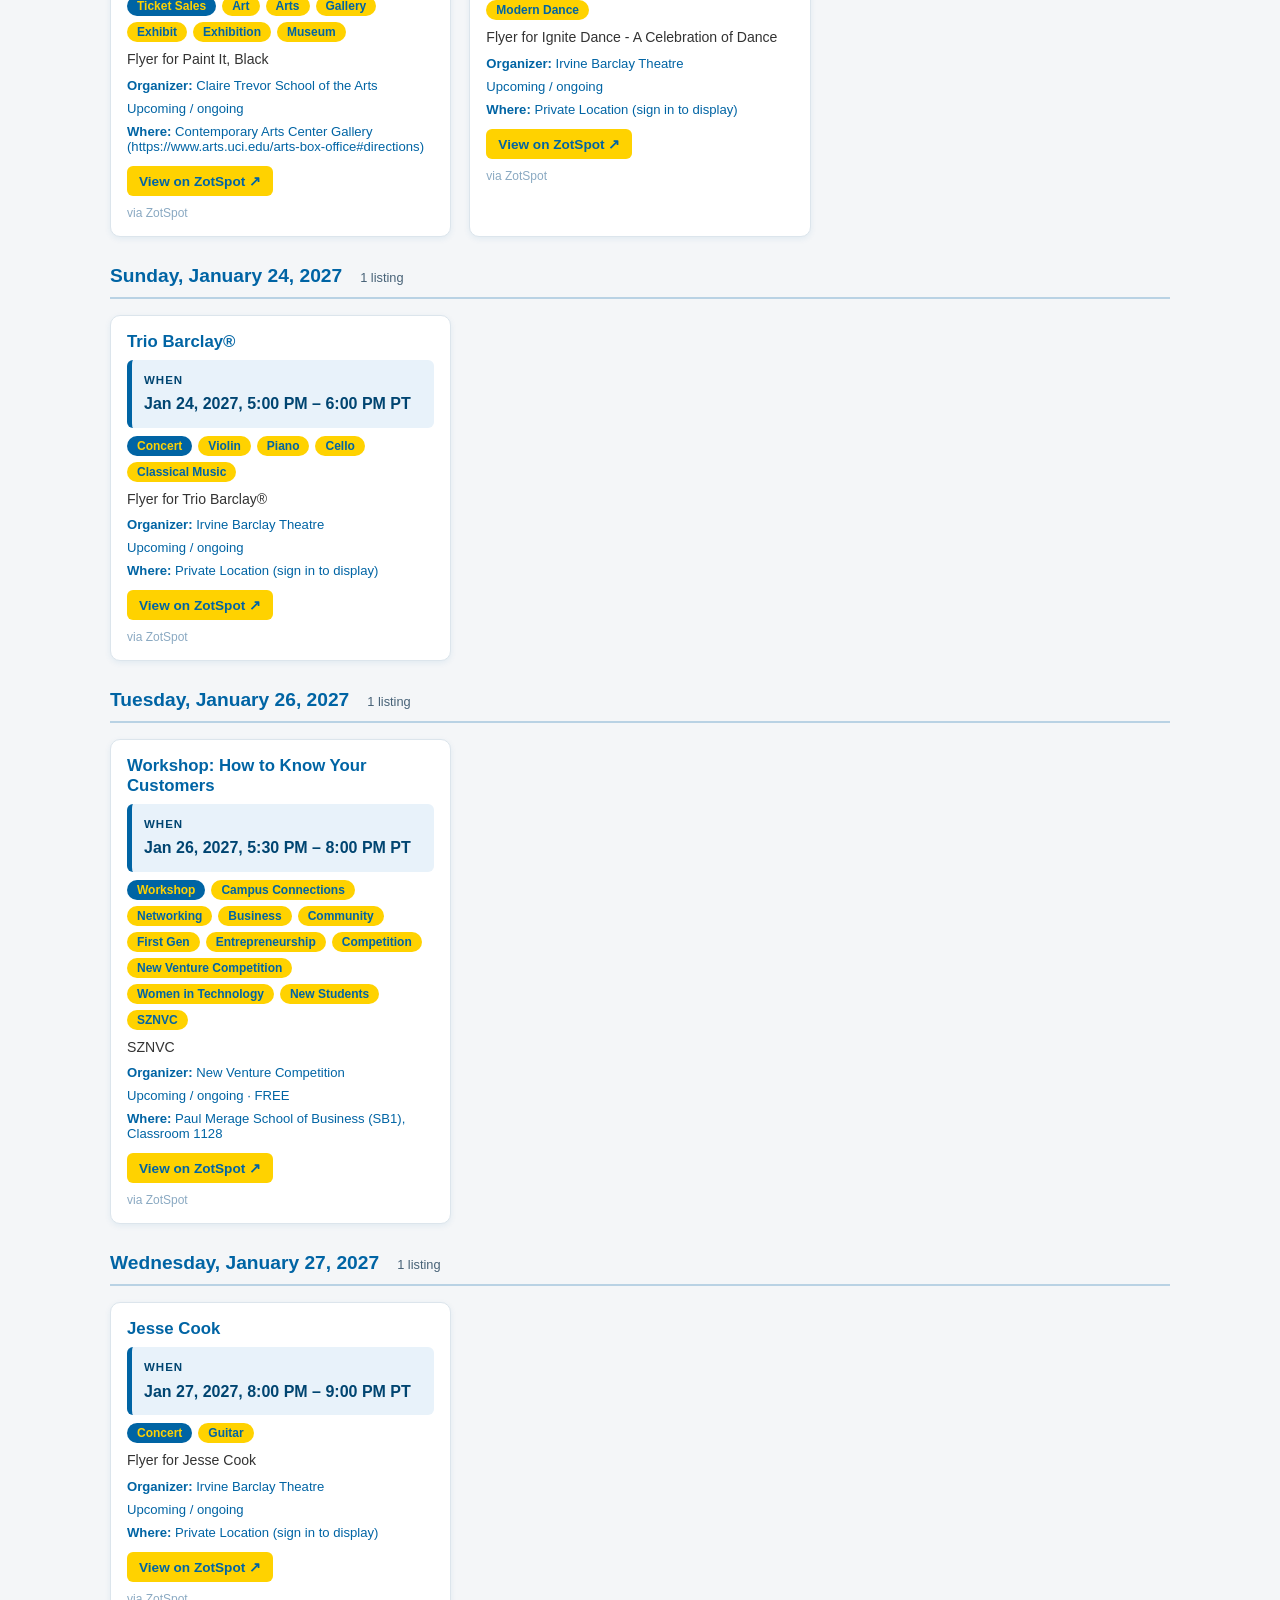
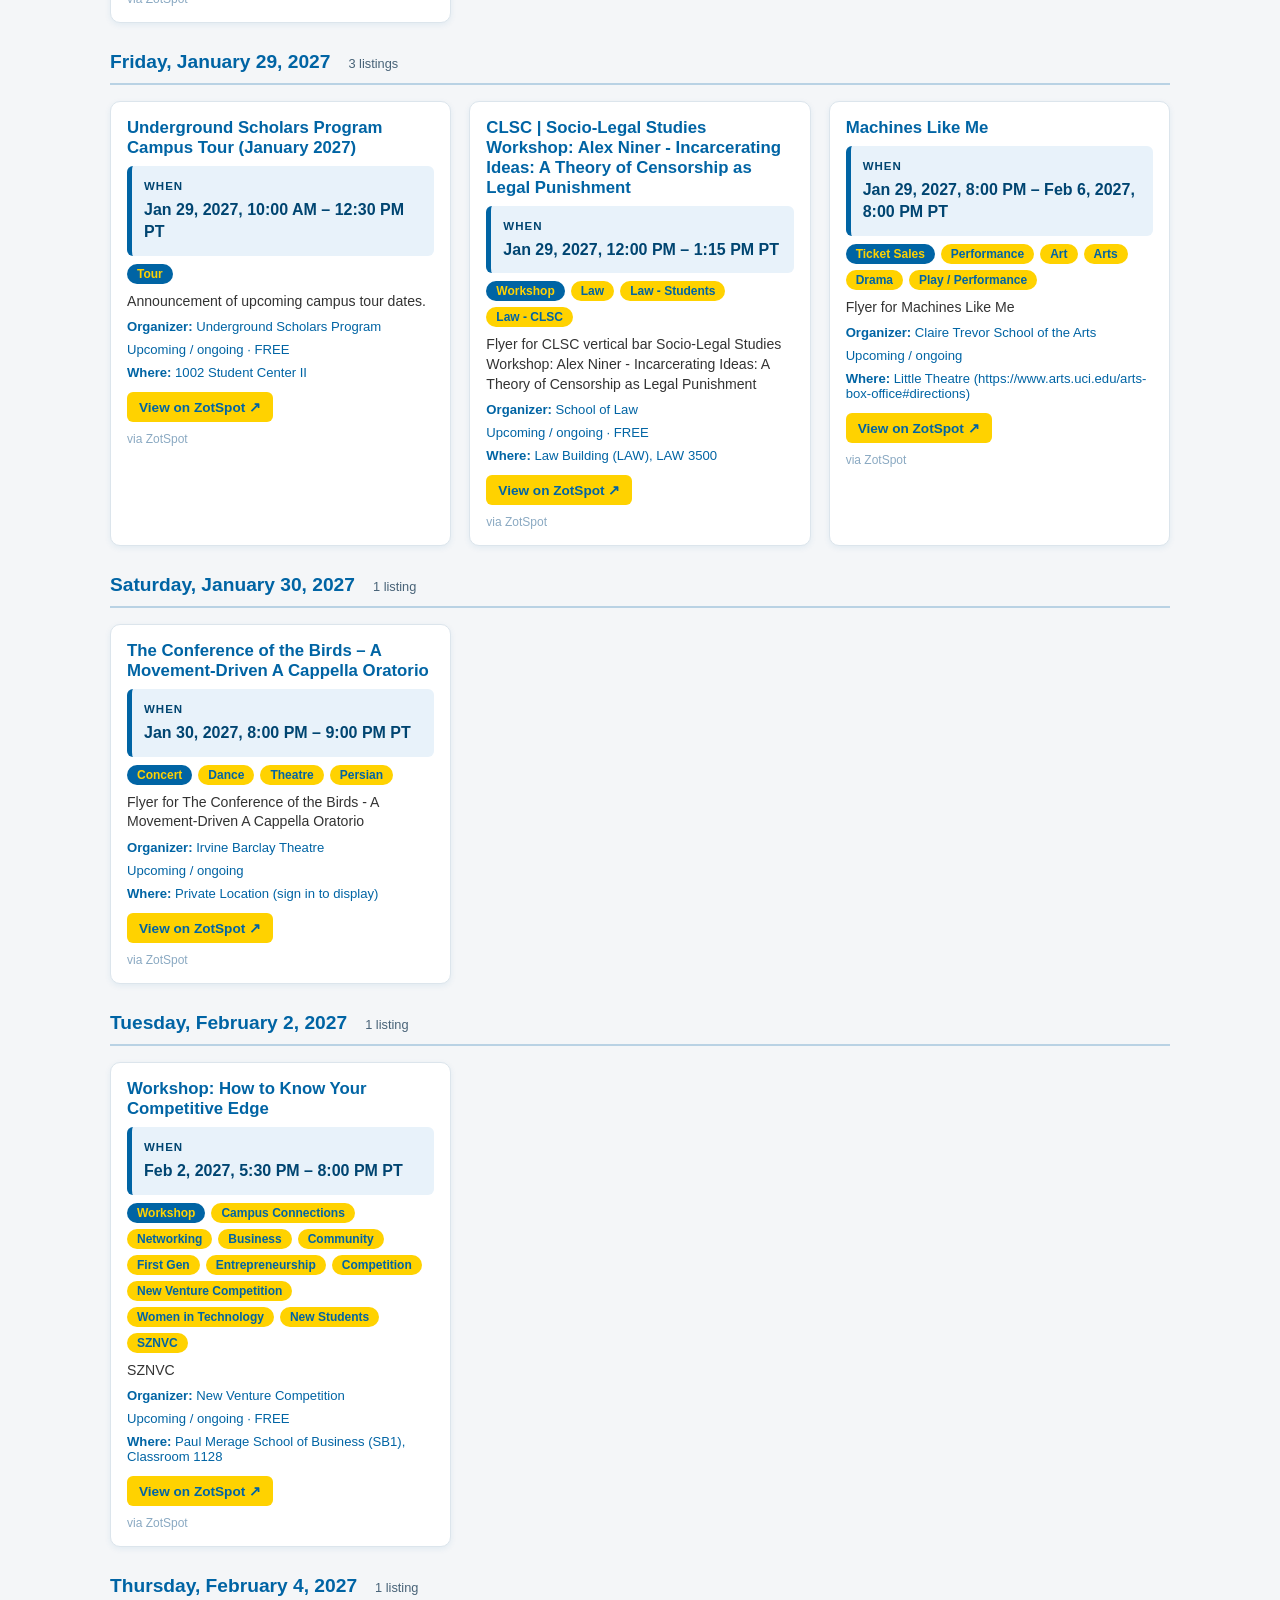
==== commit 8b9895db: "test" ====
--- a/campus_connect___mvp_prototype.html
+++ b/campus_connect___mvp_prototype.html
@@ -1,323 +1,479 @@
 <!DOCTYPE html>
 <html lang="en">
+
 <head>
-<meta charset="UTF-8">
-<meta name="viewport" content="width=device-width, initial-scale=1.0">
-<link rel="stylesheet" href="campus_connect.css">
-<title>ZotLife</title>
-<style>
-  [hidden] { display: none !important; }
-  .event-tools { display: flex; flex-wrap: wrap; gap: 14px; align-items: center; margin: 16px 0; }
-  .event-tools a, header a { color: inherit; }
-  .snapshot-note { color: #476277; font-size: .85rem; line-height: 1.5; margin: 12px 0; }
-  select { padding: 8px; border: 1px solid #0064A4; border-radius: 6px; background: white; color: #0064A4; }
-  * { box-sizing: border-box; margin: 0; padding: 0; }
-  body {
-    font-family: -apple-system, BlinkMacSystemFont, "Segoe UI", Roboto, Helvetica, Arial, sans-serif;
-    background: #f4f6f8;
-    color: #0064A4;
-  }
-  header {
-    background: #0064A4;
-    padding: 24px 20px;
-    text-align: center;
-  }
- header h1 {
-  color: #FFD200;
-  font-size: 2rem;
-  letter-spacing: 2.5px;
-  font-weight: 700;
-  }
-  header p {
-    color: #ffffff;
-    margin-top: 6px;
-    font-size: 0.95rem;
-  }
-  main {
-    max-width: 1100px;
-    margin: 0 auto;
-    padding: 20px;
-  }
-  #controls {
-    margin-bottom: 20px;
-  }
-  #searchInput {
-    width: 100%;
-    padding: 12px 14px;
-    font-size: 1rem;
-    border: 2px solid #0064A4;
-    border-radius: 8px;
-    margin-bottom: 16px;
-    outline: none;
-    color: #0064A4;
-  }
-  #searchInput::placeholder {
-    color: #8aa9c2;
-  }
-  #categoryFilters {
-    display: flex;
-    flex-wrap: wrap;
-    gap: 10px;
-  }
-  .filter-btn {
-    padding: 8px 16px;
-    border-radius: 20px;
-    border: 2px solid #0064A4;
-    background: #ffffff;
-    color: #0064A4;
-    font-weight: 600;
-    font-size: 0.9rem;
-    cursor: pointer;
-    transition: all 0.15s ease;
-  }
-  .filter-btn:hover {
-    background: #e8f1f8;
-  }
-  .filter-btn.active {
-    background: #0064A4;
-    color: #FFD200;
-    border-color: #0064A4;
-  }
-  #resultsInfo {
-    margin: 14px 0;
-    font-size: 0.95rem;
-    color: #0064A4;
-    font-weight: 600;
-  }
-  #cardGrid { display: block; }
-  .day-grid {
-    display: grid;
-    grid-template-columns: repeat(auto-fill, minmax(280px, 1fr));
-    gap: 18px;
-  }
-  .date-group { margin: 28px 0; }
-  .date-heading { display: flex; flex-wrap: wrap; gap: 8px 18px; align-items: baseline; font-size: 1.2rem; border-bottom: 2px solid #b9d2e4; padding-bottom: 10px; margin-bottom: 16px; }
-  .date-heading span { font-size: .8rem; font-weight: 500; color: #476277; }
-  .event-when { background: #e8f2fa; border-left: 5px solid #0064a4; border-radius: 6px; padding: 12px; display: flex; flex-direction: column; gap: 5px; line-height: 1.4; color: #004571; font-size: 1rem; font-weight: 700; }
-  .event-when strong { text-transform: uppercase; letter-spacing: 1px; font-size: .72rem; }
-  .tag-search { display: flex; flex-direction: column; gap: 6px; margin: 16px 0; font-size: .9rem; font-weight: 600; }
-  #tagSearch { width: 100%; border: 1px solid #0064a4; border-radius: 8px; padding: 11px 12px; font-size: 1rem; color: #0064a4; }
-  .event-tools label { display: flex; gap: 6px; align-items: center; flex-wrap: wrap; }
-  input[type="date"] { max-width: 100%; border: 1px solid #0064a4; padding: 8px; border-radius: 6px; color: #0064a4; font: inherit; background: white; }
-  #activeFilters { background: #fff8d9; border: 1px solid #e5cd65; border-radius: 8px; padding: 10px 12px; font-size: .88rem; line-height: 1.5; margin: 12px 0; color: #4d461f; }
-  #filterError { color: #9c2929; font-weight: 600; margin: 12px 0; }
-  .card {
-    background: #ffffff;
-    border: 1px solid #dce5ec;
-    border-radius: 10px;
-    padding: 16px;
-    box-shadow: 0 2px 6px rgba(0,100,164,0.08);
-    display: flex;
-    flex-direction: column;
-    gap: 8px;
-  }
-  .card h3 {
-    font-size: 1.05rem;
-    color: #0064A4;
-    font-weight: 700;
-  }
-  .tags {
-    display: flex;
-    flex-wrap: wrap;
-    gap: 6px;
-  }
-  .tag {
-    display: inline-block;
-    padding: 3px 10px;
-    border-radius: 12px;
-    font-size: 0.75rem;
-    font-weight: 700;
-  }
-  .tag.blue-bg {
-    background: #0064A4;
-    color: #FFD200;
-  }
-  .tag.yellow-bg {
-    background: #FFD200;
-    color: #0064A4;
-  }
-  .card p.desc {
-    font-size: 0.88rem;
-    color: #333;
-    display: -webkit-box;
-    -webkit-line-clamp: 3;
-    -webkit-box-orient: vertical;
-    overflow: hidden;
-    line-height: 1.4em;
-  }
-  .card .meta-row {
-    font-size: 0.82rem;
-    color: #0064A4;
-  }
-  .card .meta-row strong {
-    color: #0064A4;
-  }
-  .card a.contact-link {
-    display: inline-block;
-    margin-top: 4px;
-    padding: 7px 12px;
-    background: #FFD200;
-    color: #0064A4;
-    font-weight: 700;
-    font-size: 0.85rem;
-    border-radius: 6px;
-    text-decoration: none;
-    text-align: center;
-    width: fit-content;
-  }
-  .card a.contact-link:hover {
-    background: #e6bd00;
-  }
-  .via-source {
-    font-size: 0.75rem;
-    color: #8aa9c2;
-    margin-top: 2px;
-  }
-  #emptyState {
-    text-align: center;
-    padding: 40px 20px;
-    color: #0064A4;
-  }
-  #emptyState button {
-    margin-top: 14px;
-    padding: 10px 20px;
-    background: #0064A4;
-    color: #FFD200;
-    border: none;
-    border-radius: 8px;
-    font-weight: 700;
-    cursor: pointer;
-    font-size: 0.9rem;
-  }
-  #emptyState button:hover {
-    background: #004d80;
-  }
-  footer {
-    text-align: center;
-    padding: 20px;
-    color: #0064A4;
-    font-size: 0.85rem;
-    background: #FFD200;
-    margin-top: 30px;
-  }
-  @media (max-width: 600px) {
+  <meta charset="UTF-8">
+  <meta name="viewport" content="width=device-width, initial-scale=1.0">
+  <link rel="stylesheet" href="campus_connect.css">
+  <title>ZotLife</title>
+  <style>
+    [hidden] {
+      display: none !important;
+    }
+
+    .event-tools {
+      display: flex;
+      flex-wrap: wrap;
+      gap: 14px;
+      align-items: center;
+      margin: 16px 0;
+    }
+
+    .event-tools a,
+    header a {
+      color: inherit;
+    }
+
+    .snapshot-note {
+      color: #476277;
+      font-size: .85rem;
+      line-height: 1.5;
+      margin: 12px 0;
+    }
+
+    select {
+      padding: 8px;
+      border: 1px solid #0064A4;
+      border-radius: 6px;
+      background: white;
+      color: #0064A4;
+    }
+
+    * {
+      box-sizing: border-box;
+      margin: 0;
+      padding: 0;
+    }
+
+    body {
+      font-family: -apple-system, BlinkMacSystemFont, "Segoe UI", Roboto, Helvetica, Arial, sans-serif;
+      background: #f4f6f8;
+      color: #0064A4;
+    }
+
+    header {
+      background: #0064A4;
+      padding: 24px 20px;
+      text-align: center;
+    }
+
+    header h1 {
+      color: #FFD200;
+      font-size: 2rem;
+      letter-spacing: 2.5px;
+      font-weight: 700;
+    }
+
+    header p {
+      color: #ffffff;
+      margin-top: 6px;
+      font-size: 0.95rem;
+    }
+
+    main {
+      max-width: 1100px;
+      margin: 0 auto;
+      padding: 20px;
+    }
+
+    #controls {
+      margin-bottom: 20px;
+    }
+
+    #searchInput {
+      width: 100%;
+      padding: 12px 14px;
+      font-size: 1rem;
+      border: 2px solid #0064A4;
+      border-radius: 8px;
+      margin-bottom: 16px;
+      outline: none;
+      color: #0064A4;
+    }
+
+    #searchInput::placeholder {
+      color: #8aa9c2;
+    }
+
+    #categoryFilters {
+      display: flex;
+      flex-wrap: wrap;
+      gap: 10px;
+    }
+
+    .filter-btn {
+      padding: 8px 16px;
+      border-radius: 20px;
+      border: 2px solid #0064A4;
+      background: #ffffff;
+      color: #0064A4;
+      font-weight: 600;
+      font-size: 0.9rem;
+      cursor: pointer;
+      transition: all 0.15s ease;
+    }
+
+    .filter-btn:hover {
+      background: #e8f1f8;
+    }
+
+    .filter-btn.active {
+      background: #0064A4;
+      color: #FFD200;
+      border-color: #0064A4;
+    }
+
+    #resultsInfo {
+      margin: 14px 0;
+      font-size: 0.95rem;
+      color: #0064A4;
+      font-weight: 600;
+    }
+
+    #cardGrid {
+      display: block;
+    }
+
     .day-grid {
-      grid-template-columns: 1fr;
-    }
-    header h1 {
-      font-size: 1.6rem;
-    }
-  }
-</style>
+      display: grid;
+      grid-template-columns: repeat(auto-fill, minmax(280px, 1fr));
+      gap: 18px;
+    }
+
+    .date-group {
+      margin: 28px 0;
+    }
+
+    .date-heading {
+      display: flex;
+      flex-wrap: wrap;
+      gap: 8px 18px;
+      align-items: baseline;
+      font-size: 1.2rem;
+      border-bottom: 2px solid #b9d2e4;
+      padding-bottom: 10px;
+      margin-bottom: 16px;
+    }
+
+    .date-heading span {
+      font-size: .8rem;
+      font-weight: 500;
+      color: #476277;
+    }
+
+    .event-when {
+      background: #e8f2fa;
+      border-left: 5px solid #0064a4;
+      border-radius: 6px;
+      padding: 12px;
+      display: flex;
+      flex-direction: column;
+      gap: 5px;
+      line-height: 1.4;
+      color: #004571;
+      font-size: 1rem;
+      font-weight: 700;
+    }
+
+    .event-when strong {
+      text-transform: uppercase;
+      letter-spacing: 1px;
+      font-size: .72rem;
+    }
+
+    .tag-search {
+      display: flex;
+      flex-direction: column;
+      gap: 6px;
+      margin: 16px 0;
+      font-size: .9rem;
+      font-weight: 600;
+    }
+
+    #tagSearch {
+      width: 100%;
+      border: 1px solid #0064a4;
+      border-radius: 8px;
+      padding: 11px 12px;
+      font-size: 1rem;
+      color: #0064a4;
+    }
+
+    .event-tools label {
+      display: flex;
+      gap: 6px;
+      align-items: center;
+      flex-wrap: wrap;
+    }
+
+    input[type="date"] {
+      max-width: 100%;
+      border: 1px solid #0064a4;
+      padding: 8px;
+      border-radius: 6px;
+      color: #0064a4;
+      font: inherit;
+      background: white;
+    }
+
+    #activeFilters {
+      background: #fff8d9;
+      border: 1px solid #e5cd65;
+      border-radius: 8px;
+      padding: 10px 12px;
+      font-size: .88rem;
+      line-height: 1.5;
+      margin: 12px 0;
+      color: #4d461f;
+    }
+
+    #filterError {
+      color: #9c2929;
+      font-weight: 600;
+      margin: 12px 0;
+    }
+
+    .card {
+      background: #ffffff;
+      border: 1px solid #dce5ec;
+      border-radius: 10px;
+      padding: 16px;
+      box-shadow: 0 2px 6px rgba(0, 100, 164, 0.08);
+      display: flex;
+      flex-direction: column;
+      gap: 8px;
+    }
+
+    .card h3 {
+      font-size: 1.05rem;
+      color: #0064A4;
+      font-weight: 700;
+    }
+
+    .tags {
+      display: flex;
+      flex-wrap: wrap;
+      gap: 6px;
+    }
+
+    .tag {
+      display: inline-block;
+      padding: 3px 10px;
+      border-radius: 12px;
+      font-size: 0.75rem;
+      font-weight: 700;
+    }
+
+    .tag.blue-bg {
+      background: #0064A4;
+      color: #FFD200;
+    }
+
+    .tag.yellow-bg {
+      background: #FFD200;
+      color: #0064A4;
+    }
+
+    .card p.desc {
+      font-size: 0.88rem;
+      color: #333;
+      display: -webkit-box;
+      -webkit-line-clamp: 3;
+      -webkit-box-orient: vertical;
+      overflow: hidden;
+      line-height: 1.4em;
+    }
+
+    .card .meta-row {
+      font-size: 0.82rem;
+      color: #0064A4;
+    }
+
+    .card .meta-row strong {
+      color: #0064A4;
+    }
+
+    .card a.contact-link {
+      display: inline-block;
+      margin-top: 4px;
+      padding: 7px 12px;
+      background: #FFD200;
+      color: #0064A4;
+      font-weight: 700;
+      font-size: 0.85rem;
+      border-radius: 6px;
+      text-decoration: none;
+      text-align: center;
+      width: fit-content;
+    }
+
+    .card a.contact-link:hover {
+      background: #e6bd00;
+    }
+
+    .via-source {
+      font-size: 0.75rem;
+      color: #8aa9c2;
+      margin-top: 2px;
+    }
+
+    #emptyState {
+      text-align: center;
+      padding: 40px 20px;
+      color: #0064A4;
+    }
+
+    #emptyState button {
+      margin-top: 14px;
+      padding: 10px 20px;
+      background: #0064A4;
+      color: #FFD200;
+      border: none;
+      border-radius: 8px;
+      font-weight: 700;
+      cursor: pointer;
+      font-size: 0.9rem;
+    }
+
+    #emptyState button:hover {
+      background: #004d80;
+    }
+
+    footer {
+      text-align: center;
+      padding: 20px;
+      color: #0064A4;
+      font-size: 0.85rem;
+      background: #FFD200;
+      margin-top: 30px;
+    }
+
+    @media (max-width: 600px) {
+      .day-grid {
+        grid-template-columns: 1fr;
+      }
+
+      header h1 {
+        font-size: 1.6rem;
+      }
+    }
+  </style>
 </head>
+
 <body>
 
-<header>
-  <h1>ZotLife</h1>
-  <p>Find clubs, jobs, housing &amp; more — all in one place.</p>
-  <a href="campus_connect___mvp_prototype.html" class="brand">ZotLife</a>
-  <nav class="header-nav" aria-label="Main navigation">
-    <a href="campus_connect___mvp_prototype.html">Events</a>
-    <a href="resources.html">Resources</a>
-    <a href="https://campusgroups.uci.edu/events"
-      target="_blank"
-      rel="noopener noreferrer">
-      Live UCI events ↗
-    </a>
-  </nav>
-  <!-- <nav>
+  <header>
+    <h1>ZotLife</h1>
+    <p>Find clubs, jobs &amp; more — all in one place.</p>
+    <a href="campus_connect___mvp_prototype.html" class="brand">ZotLife</a>
+    <nav class="header-nav" aria-label="Main navigation">
+      <a href="campus_connect___mvp_prototype.html">Events</a>
+      <a href="resources.html">Resources</a>
+      <a href="https://campusgroups.uci.edu/events" target="_blank" rel="noopener noreferrer">
+        Live UCI events ↗
+      </a>
+    </nav>
+    <!-- <nav>
     <a href="campus_connect___mvp_prototype.html" class="active">Events</a>
     <a href="resources.html">Resources</a>
     <a href="https://campusgroups.uci.edu/events" target="_blank" rel="noopener noreferrer">Open the live UCI events calendar ↗</a>
   </nav> -->
 
-  <!-- <p><a href="https://zotspot.uci.edu/events" target="_blank" rel="noopener noreferrer">Open the live UCI events calendar ↗</a></p> -->
-
-</header>
-
-<main>
-  <section id="controls">
-    <input type="search" aria-label="Search listings" id="searchInput" placeholder="Search events, jobs, resources...">
-    <div id="categoryFilters" aria-label="Event feed and demo resource groups">
-      <button class="filter-btn" data-category="All">All</button>
-      <button class="filter-btn" hidden data-category="Clubs">Clubs</button>
-      <button class="filter-btn" hidden data-category="Jobs">Jobs</button>
-      <button class="filter-btn" hidden data-category="Basic Needs">Basic Needs</button>
-      <button class="filter-btn" hidden data-category="Housing">Housing</button>
-      <button class="filter-btn active" data-category="Events">UCI Events</button>
-      <button class="filter-btn" hidden data-category="Career Fairs">Career Fairs</button>
-      <button class="filter-btn" hidden data-category="Health/Wellness">Health/Wellness</button>
+    <!-- <p><a href="https://zotspot.uci.edu/events" target="_blank" rel="noopener noreferrer">Open the live UCI events calendar ↗</a></p> -->
+
+  </header>
+
+  <main>
+    <section id="controls">
+      <input type="search" aria-label="Search listings" id="searchInput"
+        placeholder="Search events, jobs, resources...">
+      <div id="categoryFilters" aria-label="Event feed and demo resource groups">
+        <button class="filter-btn" data-category="All">All</button>
+        <button class="filter-btn" hidden data-category="Clubs">Clubs</button>
+        <button class="filter-btn" hidden data-category="Jobs">Jobs</button>
+        <button class="filter-btn" hidden data-category="Basic Needs">Basic Needs</button>
+        <button class="filter-btn" hidden data-category="Housing">Housing</button>
+        <button class="filter-btn active" data-category="Events">UCI Events</button>
+        <button class="filter-btn" hidden data-category="Career Fairs">Career Fairs</button>
+        <button class="filter-btn" hidden data-category="Health/Wellness">Health/Wellness</button>
+      </div>
+      <label class="tag-search" for="tagSearch">Search tags
+        <input type="search" id="tagSearch" list="tagSuggestions"
+          placeholder="Type a tag, e.g. networking, art, wellness…" autocomplete="off">
+      </label>
+      <datalist id="tagSuggestions"></datalist>
+      <div class="event-tools">
+        <label for="eventCategoryFilter">Event category:
+          <select id="eventCategoryFilter">
+            <option value="">All event categories</option>
+          </select>
+        </label>
+        <label for="eventPeriod">Dates: <select id="eventPeriod">
+            <option value="upcoming">Upcoming &amp; ongoing</option>
+            <option value="today">Today</option>
+            <option value="tomorrow">Tomorrow</option>
+            <option value="next7">Next 7 days</option>
+            <option value="all">All dates</option>
+            <option value="past">Past events</option>
+            <option value="undated">Dates unconfirmed</option>
+          </select></label>
+      </div>
+      <div class="event-tools">
+        <label for="dateFrom">From <input type="date" id="dateFrom"></label>
+        <label for="dateTo">Through <input type="date" id="dateTo"></label>
+        <label for="timeOfDay">Starts at
+          <select id="timeOfDay">
+            <option value="">Any time</option>
+            <option value="morning">Morning · 6 AM–noon</option>
+            <option value="afternoon">Afternoon · noon–5 PM</option>
+            <option value="evening">Evening · 5–9 PM</option>
+            <option value="night">Night · 9 PM–6 AM</option>
+          </select>
+        </label>
+        <button id="resetFiltersBtn" class="filter-btn" type="button">Clear filters</button>
+      </div>
+      <p class="snapshot-note">Pacific Time · Earliest start first · Multi-day events appear under their start date.
+        Date filters include events that overlap the selected days.</p>
+      <p id="filterError" role="alert" hidden>The From date must be on or before the Through date.</p>
+      <div class="event-tools">
+        <label><input id="showDemos" type="checkbox"> Include demo resource listings</label>
+      </div>
+      <p class="snapshot-note" id="snapshotNote"></p>
+    </section>
+
+    <div id="feedError" role="alert" hidden>
+      <p id="feedErrorMessage"></p>
+      <button id="retryFeed" class="filter-btn" type="button">Try again</button>
+      <a href="https://zotspot.uci.edu/events" target="_blank" rel="noopener noreferrer">Browse live UCI events ↗</a>
     </div>
-    <label class="tag-search" for="tagSearch">Search tags
-      <input type="search" id="tagSearch" list="tagSuggestions" placeholder="Type a tag, e.g. networking, art, wellness…" autocomplete="off">
-    </label>
-    <datalist id="tagSuggestions"></datalist>
-    <div class="event-tools">
-      <label for="eventCategoryFilter">Event category:
-        <select id="eventCategoryFilter"><option value="">All event categories</option></select>
-      </label>
-      <label for="eventPeriod">Dates: <select id="eventPeriod">
-        <option value="upcoming">Upcoming &amp; ongoing</option>
-        <option value="today">Today</option>
-        <option value="tomorrow">Tomorrow</option>
-        <option value="next7">Next 7 days</option>
-        <option value="all">All dates</option>
-        <option value="past">Past events</option>
-        <option value="undated">Dates unconfirmed</option>
-      </select></label>
+    <p id="activeFilters" aria-live="polite"></p>
+    <section id="resultsInfo" aria-live="polite"></section>
+
+    <section id="cardGrid"></section>
+
+    <div id="emptyState" hidden>
+      <p>No listings match these filters. Try All dates or different keywords. For newer events, open the live UCI
+        calendar above.</p>
+      <button id="clearFiltersBtn">Clear Filters</button>
     </div>
-    <div class="event-tools">
-      <label for="dateFrom">From <input type="date" id="dateFrom"></label>
-      <label for="dateTo">Through <input type="date" id="dateTo"></label>
-      <label for="timeOfDay">Starts at
-        <select id="timeOfDay">
-          <option value="">Any time</option>
-          <option value="morning">Morning · 6 AM–noon</option>
-          <option value="afternoon">Afternoon · noon–5 PM</option>
-          <option value="evening">Evening · 5–9 PM</option>
-          <option value="night">Night · 9 PM–6 AM</option>
-        </select>
-      </label>
-      <button id="resetFiltersBtn" class="filter-btn" type="button">Clear filters</button>
-    </div>
-    <p class="snapshot-note">Pacific Time · Earliest start first · Multi-day events appear under their start date. Date filters include events that overlap the selected days.</p>
-    <p id="filterError" role="alert" hidden>The From date must be on or before the Through date.</p>
-    <div class="event-tools">
-      <label><input id="showDemos" type="checkbox"> Include demo resource listings</label>
-    </div>
-    <p class="snapshot-note" id="snapshotNote"></p>
-  </section>
-
-  <div id="feedError" role="alert" hidden>
-    <p id="feedErrorMessage"></p>
-    <button id="retryFeed" class="filter-btn" type="button">Try again</button>
-    <a href="https://zotspot.uci.edu/events" target="_blank" rel="noopener noreferrer">Browse live UCI events ↗</a>
-  </div>
-  <p id="activeFilters" aria-live="polite"></p>
-  <section id="resultsInfo" aria-live="polite"></section>
-
-  <section id="cardGrid"></section>
-
-  <div id="emptyState" hidden>
-    <p>No listings match these filters. Try All dates or different keywords. For newer events, open the live UCI calendar above.</p>
-    <button id="clearFiltersBtn">Clear Filters</button>
-  </div>
-</main>
-
-<footer>
-  <p>
-    ZotLife — UCI events from ZotSpot · Other resource listings are demo examples | 
-    <a href="resources.html">Campus Resources</a> · 
-    <a href="https://campusgroups.uci.edu/events" target="_blank" rel="noopener noreferrer">Browse live UCI events ↗</a>
-  </p>
-</footer>
-
-<!-- <footer>
+  </main>
+
+  <footer>
+    <p>
+      ZotLife — UCI events from ZotSpot · Other resource listings are demo examples |
+      <a href="resources.html">Campus Resources</a> ·
+      <a href="https://campusgroups.uci.edu/events" target="_blank" rel="noopener noreferrer">Browse live UCI events
+        ↗</a>
+    </p>
+  </footer>
+
+  <!-- <footer>
   ZotLife — UCI events from ZotSpot · Other resource listings are demo examples
 </footer> -->
 
-<script src="./app.js" defer></script>
+  <script src="./app.js" defer></script>
 
 
 </body>
-</html>
+
+</html>
